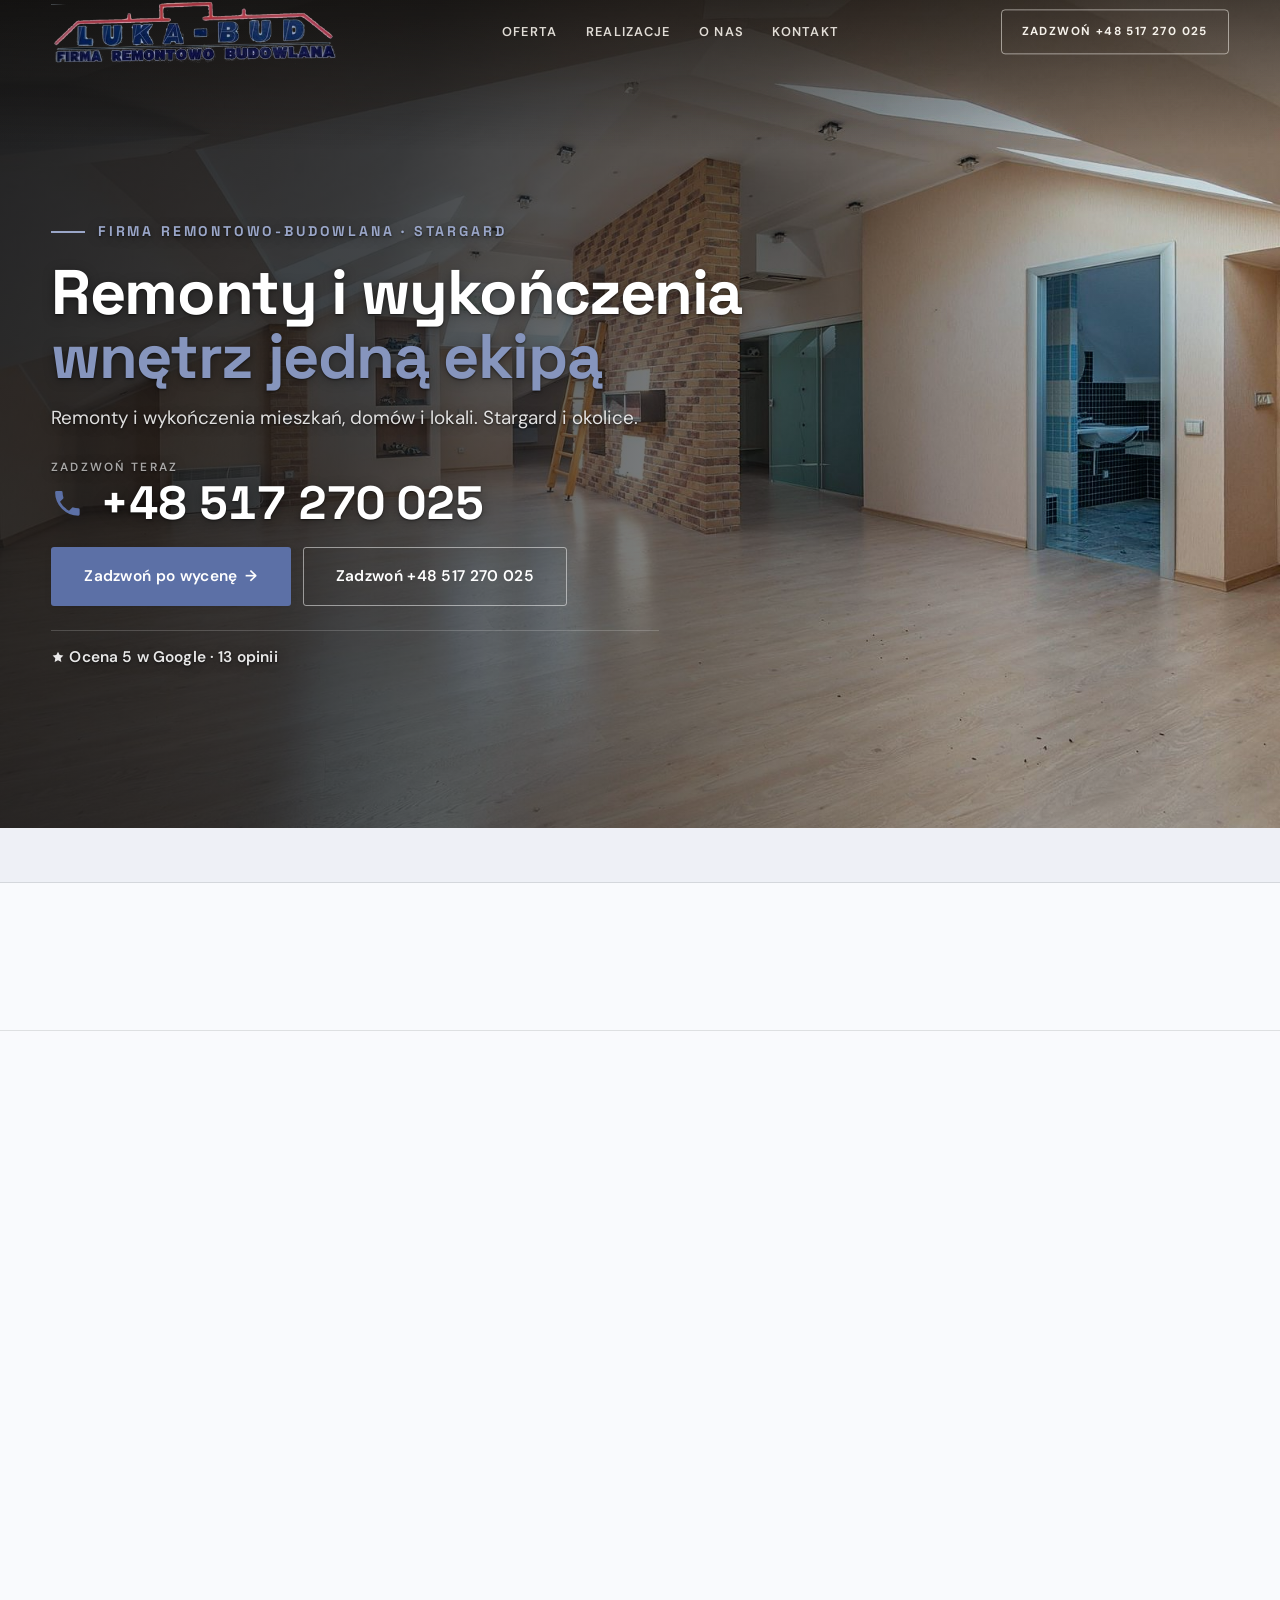
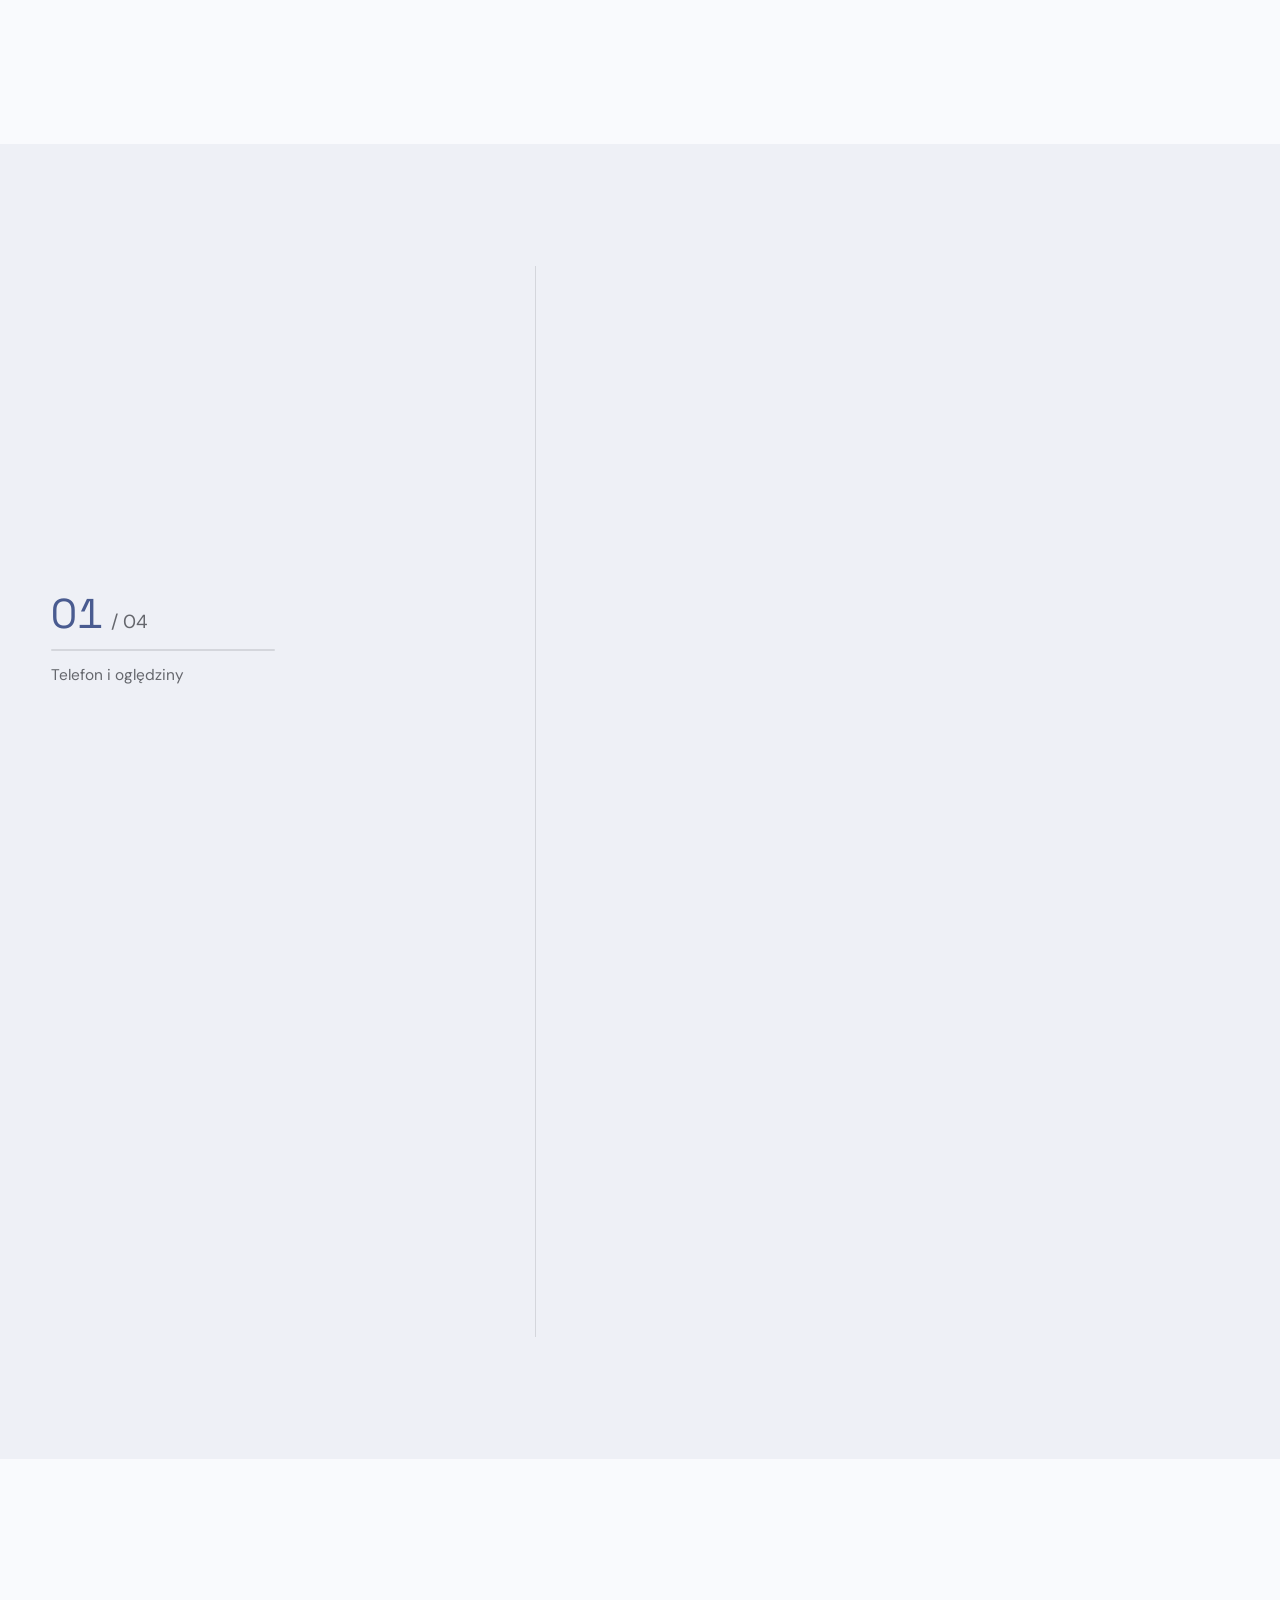
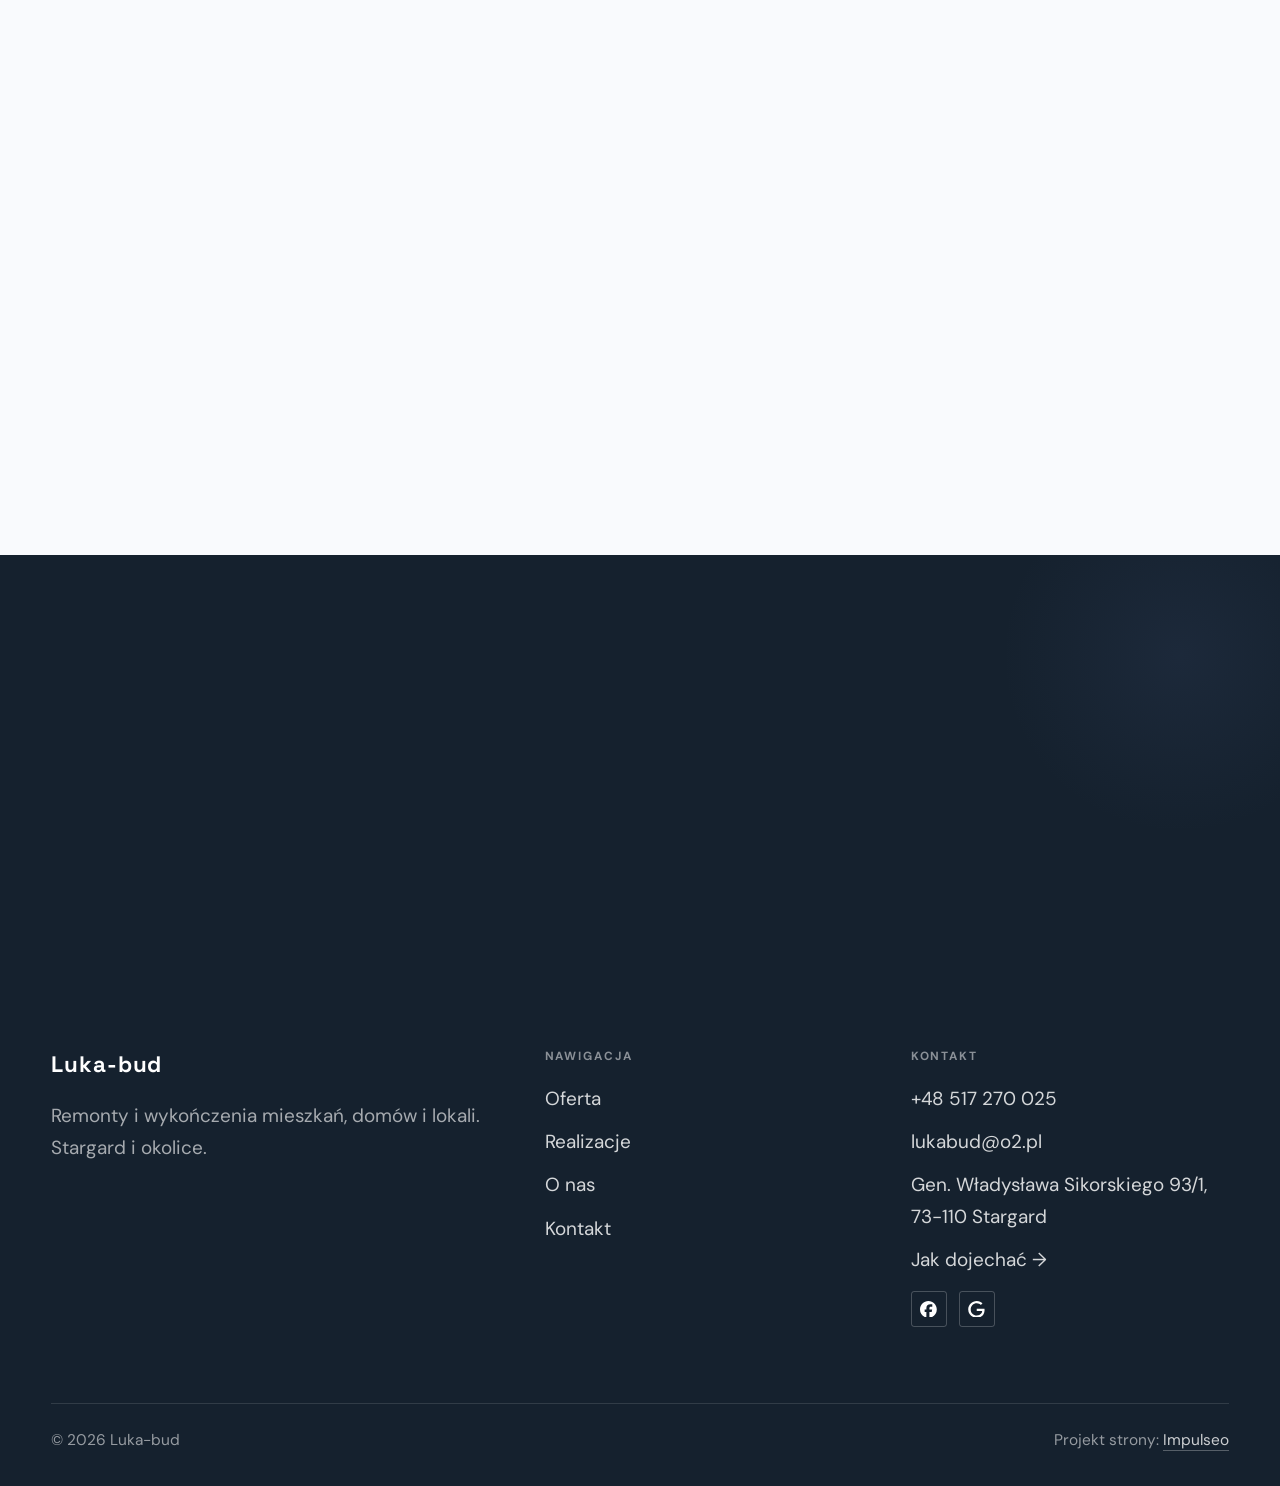
==== index.html @ f24f79e8 "Strona demo: luka-bud" ====
<!DOCTYPE html>
<html lang="pl">
<head>
<meta charset="UTF-8">
<meta name="viewport" content="width=device-width, initial-scale=1.0">
<title>Luka-bud - remonty i wykończenia wnętrz · Stargard</title>
<meta name="description" content="Luka-bud - firma remontowo-budowlana ze Stargardu. Kompleksowe wykończenia wnętrz: gładzie, malowanie, glazura, panele, zabudowy GK, instalacje wod-kan i elektryczne. Zadzwoń po wycenę.">
<link rel="canonical" href="https://kris20032.github.io/luka-bud/">
<meta name="robots" content="noindex, nofollow">
<meta property="og:type" content="website">
<meta property="og:locale" content="pl_PL">
<meta property="og:site_name" content="Luka-bud">
<meta property="og:title" content="Luka-bud - remonty i wykończenia wnętrz · Stargard">
<meta property="og:description" content="Luka-bud - firma remontowo-budowlana ze Stargardu. Kompleksowe wykończenia wnętrz: gładzie, malowanie, glazura, panele, zabudowy GK, instalacje wod-kan i elektryczne. Zadzwoń po wycenę.">
<meta property="og:url" content="https://kris20032.github.io/luka-bud/">
<meta property="og:image" content="https://kris20032.github.io/luka-bud/img/og.jpg">
<meta property="og:image:width" content="1200">
<meta property="og:image:height" content="630">
<meta name="twitter:card" content="summary_large_image">
<script type="application/ld+json">{"@context": "https://schema.org", "@type": "LocalBusiness", "name": "Luka-bud", "url": "https://kris20032.github.io/luka-bud/", "telephone": "+48517270025", "image": "https://kris20032.github.io/luka-bud/img/og.jpg", "areaServed": "Stargard", "sameAs": ["https://www.facebook.com/zst.lukabud/", "https://maps.google.com/?cid=10565320135875314083&g_mp=Cidnb29nbGUubWFwcy5wbGFjZXMudjEuUGxhY2VzLlNlYXJjaFRleHQQAhgEIAA"]}</script>
<link rel="preconnect" href="https://fonts.googleapis.com">
<link rel="preconnect" href="https://fonts.gstatic.com" crossorigin>
<link href="https://fonts.googleapis.com/css2?family=Space+Grotesk:wght@500;600;700&family=DM+Sans:opsz,wght@9..40,400;9..40,500;9..40,600&display=swap" rel="stylesheet">
<link rel="stylesheet" href="assets/styles.css?v=5b13cb3f">
</head>
<body>

<header class="nav">
  <div class="wrap nav-inner">
    <a class="brand brand-has-logo" href="index.html"><img class="brand-logo" src="img/logo.png" alt="Luka-bud" width="900" height="202" decoding="async"></a>
    <nav class="nav-links">
      <a href="oferta.html">Oferta</a>
      <a href="realizacje.html">Realizacje</a>
      <a href="o-nas.html">O nas</a>
      <a href="kontakt.html">Kontakt</a>
      <a href="tel:+48517270025" class="btn btn-accent">Zadzwoń +48 517 270 025</a>
    </nav>
    <button class="nav-toggle" aria-label="Menu"><span></span><span></span><span></span></button>
  </div>
</header>

<main>
<section class="hero-fach">
  <img class="hf-photo" src="img/hero.jpg" fetchpriority="high" data-rotate="img/g3.jpg|img/g4.jpg" alt="Luka-bud" width="1600" height="1068">
  <div class="hf-panel">
    <div class="hf-inner">
      <span class="hf-kicker">Firma remontowo-budowlana · Stargard</span>
      <h1 class="hf-title">Remonty i wykończenia <em>wnętrz jedną ekipą</em></h1>
      <p class="hf-lead">Remonty i wykończenia mieszkań, domów i lokali. Stargard i okolice.</p>
      <a class="hf-phone" href="tel:+48517270025"><span class="hf-phone-lab">Zadzwoń teraz</span><span class="hf-phone-num"><svg class="ico-tel" width="16" height="16" viewBox="0 0 24 24" fill="none" aria-hidden="true"><path d="M6.6 10.8a15.5 15.5 0 0 0 6.6 6.6l2.2-2.2a1 1 0 0 1 1-.24 11.4 11.4 0 0 0 3.6.58 1 1 0 0 1 1 1V20a1 1 0 0 1-1 1A17 17 0 0 1 3 4a1 1 0 0 1 1-1h3.5a1 1 0 0 1 1 1c0 1.25.2 2.46.58 3.6a1 1 0 0 1-.25 1l-2.23 2.2Z" fill="currentColor"/></svg> +48 517 270 025</span></a>
      <div class="hf-actions">
        <a href="kontakt.html" class="btn btn-accent">Zadzwoń po wycenę <span class="arr">→</span></a>
        <a href="tel:+48517270025" class="btn btn-ghost hf-ghost">Zadzwoń +48 517 270 025</a>
      </div>
      <div class="hf-trust"><svg class="ico-star" width="14" height="14" viewBox="0 0 24 24" style="vertical-align:-2px" aria-hidden="true"><path d="M12 2.8l2.85 5.8 6.4.93-4.63 4.5 1.1 6.37L12 17.4l-5.72 3 1.1-6.37-4.63-4.5 6.4-.93L12 2.8Z" fill="currentColor"/></svg> Ocena 5 w Google · 13 opinii</div>
    </div>
  </div>
</section>
<section class="fach-promise">
  <div class="wrap">
    <ul class="fp-row reveal"><li>Doradzamy na miejscu</li><li>Dojazd: Stargard i okolice</li><li>Pon-pt 7:00-17:00</li></ul>
  </div>
</section>
<section class="opinie-mini" aria-label="Opinie klientów">
  <div class="wrap">
    <div class="om-row">
      <div class="om-item reveal"><blockquote>„Panowie wykończyli mój gabinet, prace przebiegały bardzo sprawnie, sporo mi doradzili i dokonali niemożliwego.”</blockquote><span class="om-autor">Kamila Sperber</span></div>
      <div class="om-item reveal"><blockquote>„Wyrażamy opinie o Luka-Bud częścią mowy jaką jest przysłówek, bo tak jest konkretnie i szczerze: A więc jak?”</blockquote><span class="om-autor">Andrzej Krenca</span></div>
      <div class="om-item reveal"><blockquote>„Fachowa robota.”</blockquote><span class="om-autor">Artur Sperber</span></div>
    </div>
  </div>
</section>
<section class="gateways-band">
  <div class="wrap">
    <div class="gateways">
      <a href="oferta.html" class="gateway reveal"><img src="img/g1.jpg" alt="Gładzie i malowanie" loading="lazy" width="680" height="1068" decoding="async"><span class="g-ttl">Gładzie i malowanie</span></a>
      <a href="oferta.html" class="gateway reveal"><img src="img/g2.jpg" alt="Glazura i terakota" loading="lazy" width="750" height="500" decoding="async"><span class="g-ttl">Glazura i terakota</span></a>
      <a href="oferta.html" class="gateway reveal"><img src="img/g5.jpg" alt="Instalacje wod-kan i elektryczne" loading="lazy" width="1600" height="1066" decoding="async"><span class="g-ttl">Instalacje wod-kan i elektryczne</span></a>
    </div>
  </div>
</section>
<section class="proces proces-os fachowcy">
  <div class="wrap proc-grid">
    <div class="proc-side">
      <div class="head reveal">
        <span class="eyebrow">Jak pracujemy</span>
        <h2>Wiesz, na czym stoisz - na każdym etapie</h2>
        <p>Od pierwszego telefonu do odbioru roboty - krok po kroku.</p>
      </div>
      <div class="proc-count" aria-hidden="true"><span class="pc-cur">01</span><span class="pc-all">/ 04</span></div>
      <div class="proc-bar" aria-hidden="true"><i></i></div>
      <p class="proc-now" aria-hidden="true">Telefon i oględziny</p>
    </div>
    <ol class="proces-line">
      <li class="reveal"><span class="pno">01</span><h3>Telefon i oględziny</h3><p>Dzwonisz, umawiamy się na miejscu. Oglądamy, co jest do zrobienia, i doradzamy, od czego zacząć.</p></li>
      <li class="reveal"><span class="pno">02</span><h3>Wycena i termin</h3><p>Podajemy cenę i termin rozpoczęcia, zanim weźmiemy się do pracy.</p></li>
      <li class="reveal"><span class="pno">03</span><h3>Prace</h3><p>Instalacje, ściany, płytki i podłogi idą w dobrej kolejności. Gdy coś wyjdzie w trakcie, dzwonimy i ustalamy to z Tobą.</p></li>
      <li class="reveal"><span class="pno">04</span><h3>Odbiór</h3><p>Przechodzimy razem przez gotowe wnętrze i pokazujemy, co zostało zrobione w każdym pomieszczeniu.</p></li>
    </ol>
  </div>
</section>
<section>
  <div class="wrap">
    <div class="head reveal">
      <span class="eyebrow">Realizacje</span>
      <h2>Wnętrza, które robimy</h2>
      <p>Pierwsze dwa kadry to gabinet wykończony przez nas. Dalej łazienki, kuchnie i pokoje w zakresie, jaki robimy na co dzień.</p>
    </div>
    <div class="gallery">
      <div class="tile t-two3 reveal"><img src="img/g6.jpg" alt="Luka-bud" loading="lazy" width="1600" height="1067" decoding="async"></div>
      <div class="tile t-third reveal"><img src="img/g7.jpg" alt="Luka-bud" loading="lazy" width="1600" height="1068" decoding="async"></div>
      <div class="tile t-third reveal"><img src="img/g8.jpg" alt="Luka-bud" loading="lazy" width="1600" height="1068" decoding="async"></div>
      <div class="tile t-third reveal"><img src="img/g9.jpg" alt="Luka-bud" loading="lazy" width="1600" height="1068" decoding="async"></div>
      <div class="tile t-third reveal"><img src="img/g10.jpg" alt="Luka-bud" loading="lazy" width="1600" height="1068" decoding="async"></div>
    </div>
    <div style="margin-top:var(--space-7)" class="reveal"><a href="realizacje.html" class="btn btn-accent">Pełna galeria <span class="arr">→</span></a></div>
  </div>
</section>
<section class="fach-uslugi">
  <div class="wrap">
    <div class="head reveal">
      <span class="eyebrow">Zakres prac</span>
      <h2>Co robimy w środku</h2>
      <p>Zakres prac, jaki robimy najczęściej - pełny opis i wycenę znajdziesz niżej.</p>
    </div>
    <ul class="fu-list">
      <li class="fu-row reveal"><div class="fu-name">Gładzie i malowanie</div><div class="fu-desc">Szpachlowanie, gładzie i gruntowanie do równej ściany, potem malowanie.</div><a class="fu-cta" href="kontakt.html">Wycena <span class="arr">→</span></a></li>
      <li class="fu-row reveal"><div class="fu-name">Glazura i terakota</div><div class="fu-desc">Płytki w łazience, kuchni i na podłodze. Docinki przy narożnikach, równe fugi i spadki tam, gdzie leje się woda.</div><a class="fu-cta" href="kontakt.html">Wycena <span class="arr">→</span></a></li>
      <li class="fu-row reveal"><div class="fu-name">Instalacje wod-kan i elektryczne</div><div class="fu-desc">Przeróbki hydrauliki i elektryki przed zamknięciem ścian, także w trudnych miejscach, gdzie wodę i kanalizację trzeba poprowadzić sufitem.</div><a class="fu-cta" href="kontakt.html">Wycena <span class="arr">→</span></a></li>
      <li class="fu-row reveal"><div class="fu-name">Podłogi, drzwi i okna</div><div class="fu-desc">Układamy panele podłogowe z listwami i montujemy drzwi wewnętrzne oraz okna, razem z obróbką po montażu.</div><a class="fu-cta" href="kontakt.html">Wycena <span class="arr">→</span></a></li>
      <li class="fu-row reveal"><div class="fu-name">Zabudowy i sufity GK</div><div class="fu-desc">Ścianki działowe z płyt gipsowo-kartonowych, zabudowa skosów, wnęki i sufity podwieszane pod oświetlenie.</div><a class="fu-cta" href="kontakt.html">Wycena <span class="arr">→</span></a></li>
      <li class="fu-row reveal"><div class="fu-name">Montaż mebli i drobne prace</div><div class="fu-desc">Montaż mebli kuchennych i zabudów, a do tego roboty ciesielsko-dekarskie i inne prace remontowo-budowlane.</div><a class="fu-cta" href="kontakt.html">Wycena <span class="arr">→</span></a></li>
    </ul>
    <div style="margin-top:var(--space-7)" class="reveal"><a href="oferta.html" class="btn btn-ghost">Pełna oferta <span class="arr">→</span></a></div>
  </div>
</section>
<section class="stopklatka" aria-hidden="true">
  <div class="stk-bg" style="background-image:url(img/g11.jpg)"></div>
</section>
<section class="opinie">
  <div class="wrap">
    <div class="head center reveal">
      <span class="eyebrow">Opinie</span>
      <h2>Co mówią klienci</h2>
    </div>
    <p class="op-meta reveal"><span class="g-badge"><svg class="gb-ico" viewBox="0 0 24 24" width="18" height="18" aria-hidden="true"><path fill="#4285F4" d="M22.56 12.25c0-.78-.07-1.53-.2-2.25H12v4.26h5.92c-.26 1.37-1.04 2.53-2.21 3.31v2.77h3.57c2.08-1.92 3.28-4.74 3.28-8.09z"/><path fill="#34A853" d="M12 23c2.97 0 5.46-.98 7.28-2.66l-3.57-2.77c-.98.66-2.23 1.06-3.71 1.06-2.86 0-5.29-1.93-6.16-4.53H2.18v2.84C3.99 20.53 7.7 23 12 23z"/><path fill="#FBBC05" d="M5.84 14.09c-.22-.66-.35-1.36-.35-2.09s.13-1.43.35-2.09V7.07H2.18C1.43 8.55 1 10.22 1 12s.43 3.45 1.18 4.93l2.85-2.22.81-.62z"/><path fill="#EA4335" d="M12 5.38c1.62 0 3.06.56 4.21 1.64l3.15-3.15C17.45 2.09 14.97 1 12 1 7.7 1 3.99 3.47 2.18 7.07l3.66 2.84c.87-2.6 3.3-4.53 6.16-4.53z"/></svg><b class="gb-ocena">5</b><svg class="gb-stars" viewBox="0 0 90 18" width="74" height="14.8" aria-hidden="true"><g fill="currentColor" opacity=".26"><path transform="translate(0,0)" d="M9 1.6l2.2 4.46 4.92.72-3.56 3.47.84 4.9L9 12.74l-4.4 2.31.84-4.9L1.88 6.68l4.92-.72L9 1.6Z"/><path transform="translate(18,0)" d="M9 1.6l2.2 4.46 4.92.72-3.56 3.47.84 4.9L9 12.74l-4.4 2.31.84-4.9L1.88 6.68l4.92-.72L9 1.6Z"/><path transform="translate(36,0)" d="M9 1.6l2.2 4.46 4.92.72-3.56 3.47.84 4.9L9 12.74l-4.4 2.31.84-4.9L1.88 6.68l4.92-.72L9 1.6Z"/><path transform="translate(54,0)" d="M9 1.6l2.2 4.46 4.92.72-3.56 3.47.84 4.9L9 12.74l-4.4 2.31.84-4.9L1.88 6.68l4.92-.72L9 1.6Z"/><path transform="translate(72,0)" d="M9 1.6l2.2 4.46 4.92.72-3.56 3.47.84 4.9L9 12.74l-4.4 2.31.84-4.9L1.88 6.68l4.92-.72L9 1.6Z"/></g><clipPath id="gs1000"><rect x="0" y="0" width="90.0" height="18"/></clipPath><g fill="#FBBC04" clip-path="url(#gs1000)"><path transform="translate(0,0)" d="M9 1.6l2.2 4.46 4.92.72-3.56 3.47.84 4.9L9 12.74l-4.4 2.31.84-4.9L1.88 6.68l4.92-.72L9 1.6Z"/><path transform="translate(18,0)" d="M9 1.6l2.2 4.46 4.92.72-3.56 3.47.84 4.9L9 12.74l-4.4 2.31.84-4.9L1.88 6.68l4.92-.72L9 1.6Z"/><path transform="translate(36,0)" d="M9 1.6l2.2 4.46 4.92.72-3.56 3.47.84 4.9L9 12.74l-4.4 2.31.84-4.9L1.88 6.68l4.92-.72L9 1.6Z"/><path transform="translate(54,0)" d="M9 1.6l2.2 4.46 4.92.72-3.56 3.47.84 4.9L9 12.74l-4.4 2.31.84-4.9L1.88 6.68l4.92-.72L9 1.6Z"/><path transform="translate(72,0)" d="M9 1.6l2.2 4.46 4.92.72-3.56 3.47.84 4.9L9 12.74l-4.4 2.31.84-4.9L1.88 6.68l4.92-.72L9 1.6Z"/></g></svg><span class="gb-txt">13 opinii w Google</span></span></p>
    <p class="op-meta reveal"><a class="op-google" href="https://maps.google.com/?cid=10565320135875314083&amp;g_mp=Cidnb29nbGUubWFwcy5wbGFjZXMudjEuUGxhY2VzLlNlYXJjaFRleHQQAhgEIAA" target="_blank" rel="noopener"><svg class="op-g-ico" viewBox="0 0 24 24" width="17" height="17" aria-hidden="true"><path fill="#4285F4" d="M22.56 12.25c0-.78-.07-1.53-.2-2.25H12v4.26h5.92c-.26 1.37-1.04 2.53-2.21 3.31v2.77h3.57c2.08-1.92 3.28-4.74 3.28-8.09z"/><path fill="#34A853" d="M12 23c2.97 0 5.46-.98 7.28-2.66l-3.57-2.77c-.98.66-2.23 1.06-3.71 1.06-2.86 0-5.29-1.93-6.16-4.53H2.18v2.84C3.99 20.53 7.7 23 12 23z"/><path fill="#FBBC05" d="M5.84 14.09c-.22-.66-.35-1.36-.35-2.09s.13-1.43.35-2.09V7.07H2.18C1.43 8.55 1 10.22 1 12s.43 3.45 1.18 4.93l2.85-2.22.81-.62z"/><path fill="#EA4335" d="M12 5.38c1.62 0 3.06.56 4.21 1.64l3.15-3.15C17.45 2.09 14.97 1 12 1 7.7 1 3.99 3.47 2.18 7.07l3.66 2.84c.87-2.6 3.3-4.53 6.16-4.53z"/></svg><span>Zobacz opinie w Google</span><span class="arr">→</span></a></p>
    <div class="opinie-grid">
      <figure class="op-card reveal"><span class="op-star"><svg class="ico-star" width="14" height="14" viewBox="0 0 24 24" style="vertical-align:-2px" aria-hidden="true"><path d="M12 2.8l2.85 5.8 6.4.93-4.63 4.5 1.1 6.37L12 17.4l-5.72 3 1.1-6.37-4.63-4.5 6.4-.93L12 2.8Z" fill="currentColor"/></svg><svg class="ico-star" width="14" height="14" viewBox="0 0 24 24" style="vertical-align:-2px" aria-hidden="true"><path d="M12 2.8l2.85 5.8 6.4.93-4.63 4.5 1.1 6.37L12 17.4l-5.72 3 1.1-6.37-4.63-4.5 6.4-.93L12 2.8Z" fill="currentColor"/></svg><svg class="ico-star" width="14" height="14" viewBox="0 0 24 24" style="vertical-align:-2px" aria-hidden="true"><path d="M12 2.8l2.85 5.8 6.4.93-4.63 4.5 1.1 6.37L12 17.4l-5.72 3 1.1-6.37-4.63-4.5 6.4-.93L12 2.8Z" fill="currentColor"/></svg><svg class="ico-star" width="14" height="14" viewBox="0 0 24 24" style="vertical-align:-2px" aria-hidden="true"><path d="M12 2.8l2.85 5.8 6.4.93-4.63 4.5 1.1 6.37L12 17.4l-5.72 3 1.1-6.37-4.63-4.5 6.4-.93L12 2.8Z" fill="currentColor"/></svg><svg class="ico-star" width="14" height="14" viewBox="0 0 24 24" style="vertical-align:-2px" aria-hidden="true"><path d="M12 2.8l2.85 5.8 6.4.93-4.63 4.5 1.1 6.37L12 17.4l-5.72 3 1.1-6.37-4.63-4.5 6.4-.93L12 2.8Z" fill="currentColor"/></svg></span><blockquote>Panowie wykończyli mój gabinet, prace przebiegały bardzo sprawnie, sporo mi doradzili i dokonali niemożliwego.</blockquote><span class="op-autor">Kamila Sperber</span></figure>
      <figure class="op-card reveal"><span class="op-star"><svg class="ico-star" width="14" height="14" viewBox="0 0 24 24" style="vertical-align:-2px" aria-hidden="true"><path d="M12 2.8l2.85 5.8 6.4.93-4.63 4.5 1.1 6.37L12 17.4l-5.72 3 1.1-6.37-4.63-4.5 6.4-.93L12 2.8Z" fill="currentColor"/></svg><svg class="ico-star" width="14" height="14" viewBox="0 0 24 24" style="vertical-align:-2px" aria-hidden="true"><path d="M12 2.8l2.85 5.8 6.4.93-4.63 4.5 1.1 6.37L12 17.4l-5.72 3 1.1-6.37-4.63-4.5 6.4-.93L12 2.8Z" fill="currentColor"/></svg><svg class="ico-star" width="14" height="14" viewBox="0 0 24 24" style="vertical-align:-2px" aria-hidden="true"><path d="M12 2.8l2.85 5.8 6.4.93-4.63 4.5 1.1 6.37L12 17.4l-5.72 3 1.1-6.37-4.63-4.5 6.4-.93L12 2.8Z" fill="currentColor"/></svg><svg class="ico-star" width="14" height="14" viewBox="0 0 24 24" style="vertical-align:-2px" aria-hidden="true"><path d="M12 2.8l2.85 5.8 6.4.93-4.63 4.5 1.1 6.37L12 17.4l-5.72 3 1.1-6.37-4.63-4.5 6.4-.93L12 2.8Z" fill="currentColor"/></svg><svg class="ico-star" width="14" height="14" viewBox="0 0 24 24" style="vertical-align:-2px" aria-hidden="true"><path d="M12 2.8l2.85 5.8 6.4.93-4.63 4.5 1.1 6.37L12 17.4l-5.72 3 1.1-6.37-4.63-4.5 6.4-.93L12 2.8Z" fill="currentColor"/></svg></span><blockquote>Wyrażamy opinie o Luka-Bud częścią mowy jaką jest przysłówek, bo tak jest konkretnie i szczerze: A więc jak? profesjonalnie, sprawnie, dokładnie, terminowo, czysto i nowocześnie.</blockquote><span class="op-autor">Andrzej Krenca</span></figure>
      <figure class="op-card reveal"><span class="op-star"><svg class="ico-star" width="14" height="14" viewBox="0 0 24 24" style="vertical-align:-2px" aria-hidden="true"><path d="M12 2.8l2.85 5.8 6.4.93-4.63 4.5 1.1 6.37L12 17.4l-5.72 3 1.1-6.37-4.63-4.5 6.4-.93L12 2.8Z" fill="currentColor"/></svg><svg class="ico-star" width="14" height="14" viewBox="0 0 24 24" style="vertical-align:-2px" aria-hidden="true"><path d="M12 2.8l2.85 5.8 6.4.93-4.63 4.5 1.1 6.37L12 17.4l-5.72 3 1.1-6.37-4.63-4.5 6.4-.93L12 2.8Z" fill="currentColor"/></svg><svg class="ico-star" width="14" height="14" viewBox="0 0 24 24" style="vertical-align:-2px" aria-hidden="true"><path d="M12 2.8l2.85 5.8 6.4.93-4.63 4.5 1.1 6.37L12 17.4l-5.72 3 1.1-6.37-4.63-4.5 6.4-.93L12 2.8Z" fill="currentColor"/></svg><svg class="ico-star" width="14" height="14" viewBox="0 0 24 24" style="vertical-align:-2px" aria-hidden="true"><path d="M12 2.8l2.85 5.8 6.4.93-4.63 4.5 1.1 6.37L12 17.4l-5.72 3 1.1-6.37-4.63-4.5 6.4-.93L12 2.8Z" fill="currentColor"/></svg><svg class="ico-star" width="14" height="14" viewBox="0 0 24 24" style="vertical-align:-2px" aria-hidden="true"><path d="M12 2.8l2.85 5.8 6.4.93-4.63 4.5 1.1 6.37L12 17.4l-5.72 3 1.1-6.37-4.63-4.5 6.4-.93L12 2.8Z" fill="currentColor"/></svg></span><blockquote>Fachowa robota. Panowie bardzo kontaktowi, potrafią doradzić, a w razie problemów zawsze dzwonią. Cała moja rodzina korzysta z ich usług. Gorąco Polecam!</blockquote><span class="op-autor">Artur Sperber</span></figure>
    </div>
  </div>
</section>
<section class="cta">
  <div class="wrap">
    <div class="reveal">
      <span class="eyebrow">Współpraca</span>
      <h2>Potrzebujesz fachowca? Wycenimy za darmo.</h2>
      <p>Odezwij się - umówimy oględziny i usłyszysz konkretną kwotę. Za darmo.</p>
    </div>
    <div class="cta-actions reveal">
      <a href="kontakt.html" class="btn btn-light">Zadzwoń po wycenę <span class="arr">→</span></a>
      <a href="tel:+48517270025" class="btn btn-ghost btn-ghost-cta">+48 517 270 025</a>
    </div>
  </div>
</section>
</main>

<footer>
  <div class="wrap">
    <div class="foot-grid">
      <div class="foot-brand">
        <div class="name">Luka-bud</div>
        <p>Remonty i wykończenia mieszkań, domów i lokali. Stargard i okolice.</p>
      </div>
      <div class="foot-col">
        <h4>Nawigacja</h4>
        <a href="oferta.html">Oferta</a>
        <a href="realizacje.html">Realizacje</a>
        <a href="o-nas.html">O nas</a>
        <a href="kontakt.html">Kontakt</a>
      </div>
      <div class="foot-col">
        <h4>Kontakt</h4>
        <a href="tel:+48517270025">+48 517 270 025</a>
        <a href="mailto:lukabud@o2.pl">lukabud@o2.pl</a>
        <p>Gen. Władysława Sikorskiego 93/1, 73-110 Stargard</p>
        <a href="https://maps.google.com/?cid=10565320135875314083&g_mp=Cidnb29nbGUubWFwcy5wbGFjZXMudjEuUGxhY2VzLlNlYXJjaFRleHQQAhgEIAA" target="_blank" rel="noopener">Jak dojechać →</a>
      <div class="foot-soc">
        <a class="soc" href="https://www.facebook.com/zst.lukabud/" target="_blank" rel="noopener" aria-label="Facebook - Luka-bud"><svg viewBox="0 0 24 24" aria-hidden="true" focusable="false"><path d="M9.101 23.691v-7.98H6.627v-3.667h2.474v-1.58c0-4.085 1.848-5.978 5.858-5.978.401 0 .955.042 1.468.103a8.68 8.68 0 0 1 1.141.195v3.325a8.623 8.623 0 0 0-.653-.036 26.805 26.805 0 0 0-.733-.009c-.707 0-1.259.096-1.675.309a1.686 1.686 0 0 0-.679.622c-.258.42-.374.995-.374 1.752v1.297h3.919l-.386 2.103-.287 1.564h-3.246v8.245C19.396 23.238 24 18.179 24 12.044c0-6.627-5.373-12-12-12s-12 5.373-12 12c0 5.628 3.874 10.35 9.101 11.647Z" fill="currentColor"/></svg></a>
        <a class="soc" href="https://maps.google.com/?cid=10565320135875314083&g_mp=Cidnb29nbGUubWFwcy5wbGFjZXMudjEuUGxhY2VzLlNlYXJjaFRleHQQAhgEIAA" target="_blank" rel="noopener" aria-label="Google - Luka-bud"><svg viewBox="0 0 24 24" aria-hidden="true" focusable="false"><path d="M12.48 10.92v3.28h7.84c-.24 1.84-.853 3.187-1.787 4.133-1.147 1.147-2.933 2.4-6.053 2.4-4.827 0-8.6-3.893-8.6-8.72s3.773-8.72 8.6-8.72c2.6 0 4.507 1.027 5.907 2.347l2.307-2.307C18.747 1.44 16.133 0 12.48 0 5.867 0 .307 5.387.307 12s5.56 12 12.173 12c3.573 0 6.267-1.173 8.373-3.36 2.16-2.16 2.84-5.213 2.84-7.667 0-.76-.053-1.467-.173-2.053H12.48z" fill="currentColor"/></svg></a>
      </div>
      </div>
    </div>
    <div class="foot-bot">
      <span>© 2026 Luka-bud</span>
      <span>Projekt strony: <a class="foot-credit" href="https://impulseo.pl" target="_blank" rel="noopener">Impulseo</a></span>
    </div>
  </div>
</footer>
<div class="sticky-call"><a class="sc-call" href="tel:+48517270025"><svg class="ico-tel" width="16" height="16" viewBox="0 0 24 24" fill="none" aria-hidden="true"><path d="M6.6 10.8a15.5 15.5 0 0 0 6.6 6.6l2.2-2.2a1 1 0 0 1 1-.24 11.4 11.4 0 0 0 3.6.58 1 1 0 0 1 1 1V20a1 1 0 0 1-1 1A17 17 0 0 1 3 4a1 1 0 0 1 1-1h3.5a1 1 0 0 1 1 1c0 1.25.2 2.46.58 3.6a1 1 0 0 1-.25 1l-2.23 2.2Z" fill="currentColor"/></svg> Zadzwoń</a><a class="sc-quote" href="kontakt.html">Zadzwoń po wycenę</a></div>
<div class="demo-wazne" data-do="2026-10-12" data-cykl="3" hidden><svg class="dw-ico" width="13" height="13" viewBox="0 0 24 24" fill="none" aria-hidden="true"><circle cx="12" cy="12" r="8.6" stroke="currentColor" stroke-width="1.8"/><path d="M12 7.2V12l3.3 2" stroke="currentColor" stroke-width="1.8" stroke-linecap="round"/></svg><span class="dw-txt"></span></div>

<script src="assets/main.js"></script>
</body>
</html>
---- assets/styles.css ----
/* ============================================================
   STOLBASZ — premium, architektoniczny B2B fit-out
   Jasna paleta, zero brązu. System wg premium-web-craft.
   Projekt strony: Impulseo (impulseo.pl)
   ============================================================ */

:root{
  /* PALETA — jasna, architektoniczna, chłodna */
  --paper:#F4F6F8;          /* główne tło */
  --paper-2:#E7EBEF;        /* sekcje alternatywne (chłodny jasny szary) */
  --paper-3:#E7EBEF;        /* delikatne wypełnienia */
  --ink:#15212E;            /* tekst główny — chłodny grafit */
  --ink-soft:#243443;       /* nagłówki drugorzędne */
  --muted:#6B7785;          /* tekst poboczny */
  --line:rgba(21,33,46,.12);/* hairline */
  --accent:#E8A317;         /* stonowany petrol-slate — jedyny akcent */
  --accent-d:#C9870C;
  --accent-soft:rgba(232,163,23,.10);
  --dark:#15212E;           /* sekcje ciemne (stopka/CTA) */

  /* HOVER ZDJĘĆ — JEDEN standard dla całego silnika (decyzja K. 04.08.2026, artefakt z wariantami).
     AKTUALNE (K.+Szymon 09.08.2026, wybór z artefaktu 6 wariantów): zoom 1.05 przy 1.4s -
     przy tak długim czasie mocniejszy kadr NIE skacze, tylko „oddycha". Poprzedni standard
     (1.02 / .55s z 04.08) odbierany jako dynamiczny i szybki.
     Spoczynek lekko przygaszony, ale TYLKO tam, gdzie jest mysz (@media hover:hover) —
     na telefonie zdjęcia zostają w pełnej jasności. */
  --img-zoom:1.05;                   /* K.+Szymon 09.08: wariant F z artefaktu porównawczego */
  --img-rest:brightness(.95) saturate(.99);
  --img-hot:brightness(1.06) saturate(1.05);
  --img-dur:1.4s;                    /* K.+Szymon 09.08 (wariant F): powoli = elegancko */
  --img-ease:cubic-bezier(.16,.84,.44,1);  /* miękki ogon, efekt „oddychania" */

  /* ODSTĘPY — skala 4/8 */
  --space-1:4px; --space-2:8px; --space-3:12px; --space-4:16px; --space-5:24px;
  --space-6:32px; --space-7:48px; --space-8:64px; --space-9:96px; --space-10:128px;

  /* TYPOGRAFIA — fluid clamp() (skala podbita 16.07.2026: większe, czytelniejsze litery — uwaga Adama) */
  --text-sm:clamp(.9rem,.87rem + .12vw,1rem);
  --text-base:clamp(1.08rem,1.04rem + .18vw,1.2rem);
  --text-lg:clamp(1.24rem,1.15rem + .34vw,1.44rem);
  --text-h3:clamp(1.34rem,1.22rem + .55vw,1.66rem);
  --text-h2:clamp(2.1rem,1.66rem + 2.1vw,3.1rem);
  --text-h1:clamp(2.9rem,2.1rem + 4vw,5.1rem);

  /* PROMIENIE — architektoniczne, raczej ostre */
  --r-sm:3px; --r-md:6px; --r-lg:10px;

  /* RUCH */
  --ease:cubic-bezier(.25,.46,.45,.94); --dur:.24s;

  /* CIENIE — miękkie, warstwowe */
  --sh-sm:0 1px 2px rgba(16,24,32,.04), 0 2px 8px rgba(16,24,32,.05);
  --sh-md:0 2px 6px rgba(16,24,32,.05), 0 12px 28px -8px rgba(16,24,32,.12);
  --sh-lg:0 6px 14px rgba(16,24,32,.07), 0 26px 56px -18px rgba(16,24,32,.22);

  --hairline:1px solid var(--line);

  --font-display:'Space Grotesk','Inter',sans-serif;
  --font-body:'DM Sans','Inter',sans-serif;
}

*{box-sizing:border-box;margin:0;padding:0}
html{scroll-behavior:smooth}
body{
  font-family:var(--font-body);
  font-size:var(--text-base);
  line-height:1.65;
  color:var(--ink);
  background:var(--paper);
  -webkit-font-smoothing:antialiased;
  text-rendering:optimizeLegibility;
}
img{max-width:100%;height:auto;display:block}  /* height:auto = width/height z atrybutów trzyma proporcje (TOP#12) */
a{color:inherit;text-decoration:none}

.wrap{width:min(92%,1180px);margin-inline:auto}
section{padding-block:clamp(52px,6.5vw,96px)}

h1,h2,h3{font-family:var(--font-display);font-weight:700;line-height:1.08;letter-spacing:-.02em;color:var(--ink)}
h1{font-size:var(--text-h1);letter-spacing:-.035em}
h2{font-size:var(--text-h2);letter-spacing:-.025em}
h3{font-size:var(--text-h3)}
/* MIARA — długość wiersza. WCAG 2.2 SC 1.4.8: max 80 znaków; Butterick: 45–90.
   68ch daje realnie 72–78 znaków polskiego tekstu, czyli z zapasem pod granicą.
   Wcześniej limit miał TYLKO <p> — <li>, <blockquote> i <dd> nie miały żadnego,
   i to jedyny powód, dla którego 23 bloki na dwóch oddanych stronach jadą po
   83–106 znaków w wierszu (pomiar 07.08.2026, bramka `miara`).
   ⚠️ Listy i definicje ograniczamy TYLKO bez klasy: `ul`/`ol` z klasą to u nas
   układ (siatki kafli, menu), a nie tekst ciągły — tam miarę wyznacza układ. */
/* 60ch, nie 68ch (K. 10.08): po zmianie fontów na węższe kroje (DM Sans i spółka)
   w 68ch mieściło się ~90 znaków - bramka pikselowa słusznie zgłaszała przekroczenie
   granicy 80. Pomiar na żywej przeglądarce: 60ch = 90 znaków, 53ch = ~78 znaków, czyli normę WCAG 1.4.8. */
:root{ --miara:53ch }
p{max-width:min(100%,var(--miara))}
blockquote,
ul:not([class])>li, ol:not([class])>li,
dl:not([class])>dd{max-width:min(100%,var(--miara))}

/* ⚠️ Świadomie BEZ wyjątku `.tile p,.card p,.svc p{max-width:none}`, choć nasuwa się sam:
   te akapity BYŁY już ograniczone (stare `p{max-width:65ch}`), więc „wyjątek" nie odblokowałby
   niczego nowego — tylko ROZLUŹNIŁ stan sprzed zmiany na wszystkich demach naraz.
   `figcaption` żadna z reguł wyżej nie dotyczy, więc też nie potrzebuje zwolnienia. */

/* ŁAMANIE. `balance` wyrównuje długości wierszy w nagłówku, `pretty` pilnuje ostatniego
   wiersza akapitu, żeby nie został w nim jeden wyraz. Obsługiwane od Chrome 117 /
   Safari 17.5; starsze przeglądarki po prostu ignorują tę własność.
   `text-wrap:pretty` nie występowało dotąd ANI RAZ w silniku ani w repo klientów. */
h1,h2,h3,.lead,.lede{text-wrap:balance}
p,li,blockquote,dd{text-wrap:pretty}

.eyebrow{
  font-family:var(--font-body);
  font-size:var(--text-sm);
  font-weight:600;
  letter-spacing:.18em;
  text-transform:uppercase;
  color:var(--accent);
  display:inline-flex;align-items:center;gap:var(--space-3);
}
/* flex:none + margin-top = kreska trzyma się PIERWSZEJ linii. Wcześniej align-items:center
   centrowało ją względem całego bloku i przy zawinięciu (długi kicker typu
   „…WNĘTRZ · LESZNO · OD 2019") druga linia lądowała z brzydkim wcięciem. */
.eyebrow{align-items:flex-start}
.eyebrow>*,.eyebrow{text-wrap:balance}   /* dlugi kicker lamal sie na sierote typu samo „2019" w drugiej linii */
.eyebrow::before{content:"";width:28px;height:1px;background:var(--accent);display:inline-block;flex:none;margin-top:.62em}

.muted{color:var(--muted)}
.lead{font-size:var(--text-lg);line-height:1.55;color:var(--ink-soft);max-width:50ch}

/* ---------- BUTTONS ---------- */
.btn{
  display:inline-flex;align-items:center;gap:var(--space-2);
  font-weight:600;font-size:var(--text-sm);letter-spacing:.02em;
  padding:var(--space-4) var(--space-6);
  border-radius:var(--r-sm);
  transition:transform var(--dur) var(--ease),box-shadow var(--dur) var(--ease),background var(--dur) var(--ease);
  cursor:pointer;border:1px solid transparent;
}
.btn-accent{background:var(--accent);color:#fff;box-shadow:var(--sh-sm)}
.btn-accent:hover{background:var(--accent-d);transform:translateY(-2px);box-shadow:var(--sh-md)}
.btn-accent:active{transform:translateY(0);box-shadow:var(--sh-sm)}
.btn-ghost{background:transparent;color:var(--ink);border-color:var(--line)}
.btn-ghost:hover{border-color:var(--accent);color:var(--accent);transform:translateY(-2px)}
.btn-light{background:#fff;color:var(--ink);box-shadow:var(--sh-sm)}
.btn-light:hover{transform:translateY(-2px);box-shadow:var(--sh-md)}
.btn .arr{transition:transform var(--dur) var(--ease)}
.btn:hover .arr{transform:translateX(4px)}

/* ---------- NAV ---------- */
.nav{
  position:sticky;top:0;z-index:50;
  background:color-mix(in srgb,var(--paper) 88%,transparent);
  backdrop-filter:saturate(140%) blur(10px);
  border-bottom:var(--hairline);
}
.nav-inner{display:flex;align-items:center;justify-content:space-between;gap:var(--space-5);height:72px}
/* ANTY-NACHODZENIE (K. 05.08.2026): długa nazwa firmy + przycisk z pełnym numerem nie mieściły się w pasku
   i flex ściskał linki PONIŻEJ ich treści - "Kontakt" wchodził na ramkę "Zadzwoń +48 ...". Teraz ustępuje
   nazwa marki (skrót wielokropkiem), a menu i przycisk nigdy się nie kurczą ani nie zachodzą na siebie. */
.brand{display:flex;flex-direction:column;line-height:1;min-width:0;flex:0 1 auto}
.brand .name{font-family:var(--font-display);font-weight:800;font-size:1.35rem;letter-spacing:.04em;white-space:nowrap;overflow:hidden;text-overflow:ellipsis}
.brand .sub{font-size:.62rem;letter-spacing:.34em;text-transform:uppercase;color:var(--muted);margin-top:5px;white-space:nowrap;overflow:hidden;text-overflow:ellipsis}
.nav-links{display:flex;align-items:center;gap:var(--space-6);flex:0 0 auto}
.nav-links a{font-size:var(--text-sm);font-weight:500;color:var(--ink-soft);position:relative;padding-block:4px;white-space:nowrap;transition:color var(--dur) var(--ease)}
.nav-links a::after{content:"";position:absolute;left:0;bottom:0;width:0;height:1.5px;background:var(--accent);transition:width var(--dur) var(--ease)}
.nav-links a:hover,.nav-links a.active{color:var(--ink)}
.nav-links a:hover::after,.nav-links a.active::after{width:100%}
.nav-links .btn{padding:var(--space-2) var(--space-5)}
/* przyciski w nav: właściwy kolor (przebij .nav-links a) + bez podkreślenia */
.nav-links a.btn-accent{color:#fff}
.nav-links a.btn-ghost,.nav-links a.btn-light{color:var(--ink)}
/* CTA w pasku: NIE podkreślenie spod linków menu, ale ten sam przelatujący błysk,
   co na wszystkich innych przyciskach (zgłoszenie K. 13.08.2026 - „na hero jest efekt
   światła przechodzącego przez przycisk, na navbarze go nie ma, a mają być identyczne").
   Reguła `.nav-links a::after` jest silniejsza od `.btn::after`, więc trzeba jej
   geometrię wyzerować i wpisać połysk z nazwy - samo `display:none` gasiło efekt. */
.nav-links a.btn::after{
  display:block;content:"";position:absolute;inset:0;z-index:-1;pointer-events:none;
  width:auto;height:auto;border-radius:inherit;   /* kasuje geometrię podkreślenia (width:0;height:1.5px) */
  background:linear-gradient(100deg,transparent 32%,rgba(255,255,255,.20) 50%,transparent 68%);
  translate:-120% 0}
@media (prefers-reduced-motion:no-preference){
  .nav-links a.btn:hover::after{translate:120% 0;transition:translate .75s var(--mt-ease,cubic-bezier(.16,.84,.44,1))}
}
.nav-toggle{display:none;background:none;border:none;cursor:pointer;flex-direction:column;gap:5px;padding:8px}
.nav-toggle span{width:24px;height:2px;background:var(--ink);transition:var(--dur)}
/* Ciasny zakres MIĘDZY menu mobilnym a pełnym pulpitem: zbijamy odstępy i nazwę marki,
   żeby wszystko zmieściło się naturalnie, zanim w ogóle dojdzie do skracania wielokropkiem. */
@media(max-width:1280px) and (min-width:921px){
  .nav-links{gap:var(--space-4)}
  .nav-links .btn{padding:var(--space-2) var(--space-4)}
  .brand .name{font-size:1.15rem}
}

/* ---------- HERO (split) ---------- */
.hero{position:relative;overflow:hidden;border-bottom:var(--hairline)}
.hero-grid{display:grid;grid-template-columns:1.05fr .95fr;gap:clamp(24px,4vw,60px);align-items:center;
  padding-block:clamp(36px,4.5vw,64px)}
.hero-copy .eyebrow{margin-bottom:var(--space-5)}
.hero-copy h1{margin-bottom:var(--space-5)}
.hero-copy .lead{margin-bottom:var(--space-7)}
.hero-actions{display:flex;flex-wrap:wrap;gap:var(--space-4)}
.hero-art{position:relative;aspect-ratio:4/3;border-radius:var(--r-lg);overflow:hidden;box-shadow:var(--sh-lg)}
.hero-art img{width:100%;height:100%;object-fit:cover}
.hero-art::after{content:"";position:absolute;inset:0;background:linear-gradient(180deg,transparent 55%,rgba(18,24,28,.28))}
.hero-badge{position:absolute;left:var(--space-5);bottom:var(--space-5);z-index:2;
  background:rgba(252,252,251,.94);backdrop-filter:blur(4px);
  border-radius:var(--r-md);padding:var(--space-4) var(--space-5);box-shadow:var(--sh-md);max-width:78%}
.hero-badge strong{display:block;font-family:var(--font-display);font-size:1rem;letter-spacing:-.01em}
.hero-badge span{font-size:var(--text-sm);color:var(--muted)}

/* ---------- HERO duży / kinowy (strona główna) ---------- */
.hero-cine{position:relative;min-height:clamp(560px,82vh,840px);min-height:clamp(560px,82svh,840px);display:flex;align-items:center;overflow:hidden;border-bottom:var(--hairline)}
.hero-cine>img{position:absolute;inset:0;width:100%;height:100%;object-fit:cover;z-index:0}
.hero-cine::after{content:"";position:absolute;inset:0;z-index:1;
  background:linear-gradient(95deg,rgba(13,18,23,.86) 0%,rgba(13,18,23,.64) 32%,rgba(13,18,23,.24) 62%,rgba(13,18,23,.04) 100%)}
.hero-cine .wrap{position:relative;z-index:2;padding-block:var(--space-8)}
.hero-cine .hero-copy{max-width:660px}
.hero-cine .eyebrow{color:#fff;margin-bottom:var(--space-5)}
.hero-cine .eyebrow::before{background:#fff}
.hero-cine h1{color:#fff;margin-bottom:var(--space-5);font-size:clamp(2.9rem,2rem + 4.4vw,5.2rem);text-wrap:balance}
.hero-cine .lead{color:rgba(255,255,255,.92);max-width:48ch;margin-bottom:var(--space-7)}
.hero-cine .hero-actions{display:flex;flex-wrap:wrap;gap:var(--space-4)}
/* NISKIE OKNO (laptop z dokiem i paskami przeglądarki ma ~700-780 px wysokości widoku):
   H1 do 5.2rem + długi lead nie mieściły się i przyciski wypadały POD krawędź ekranu -
   klient widział stronę bez ani jednego CTA. Skalujemy w dół, zamiast przycinać treść. */
@media(min-width:821px) and (max-height:820px){
  .hero-cine{min-height:clamp(520px,94svh,780px)}
  .hero-cine .wrap{padding-block:var(--space-6)}
  .hero-cine h1{font-size:clamp(2.2rem,1.5rem + 2.6vw,3.6rem);margin-bottom:var(--space-4)}
  .hero-cine .eyebrow{margin-bottom:var(--space-4)}
  .hero-cine .lead{margin-bottom:var(--space-5);max-width:44ch}
}
@media(max-width:680px){
  .hero-cine{min-height:clamp(520px,76vh,640px);min-height:clamp(520px,76svh,640px);align-items:flex-end}
  .hero-cine::after{background:linear-gradient(0deg,rgba(13,18,23,.9) 6%,rgba(13,18,23,.45) 55%,rgba(13,18,23,.25) 100%)}
  .hero-cine .wrap{padding-bottom:var(--space-9)}
  /* TELEFON (~90% oglądających): lead potrafił zająć 8 linii i zepchnąć CTA poza pierwszy ekran.
     Zwężamy interlinię i skalę - treści nie ucinamy, bo to ona sprzedaje. */
  .hero-cine .lead{font-size:.98rem;line-height:1.5;margin-bottom:var(--space-5)}
  .hero-cine .eyebrow{font-size:.72rem;letter-spacing:.13em;margin-bottom:var(--space-4)}
  .hero-cine .eyebrow::before{width:20px}
  .hero-cine h1{margin-bottom:var(--space-4)}
}

/* full-bleed hero variant (podstrony) */
.pagehead{position:relative;min-height:46vh;min-height:46svh;display:flex;align-items:flex-end;overflow:hidden;border-bottom:var(--hairline)}
.pagehead img{position:absolute;inset:0;width:100%;height:100%;object-fit:cover}
/* 10.08.2026 (decyzja K.): mocniejsze przyciemnienie + cień pod tekstem. Bramka mierzyła na
   nagłówkach podstron 3,38-3,43:1 przy wymaganych 4,5 — jasne zdjęcie (hala, śnieg, niebo)
   podchodziło pod biały tekst. Zdjęcia klientów są różne, więc kontrast musi dawać WARSTWA,
   a nie szczęśliwy dobór kadru. */
.pagehead::after{content:"";position:absolute;inset:0;background:linear-gradient(180deg,rgba(18,24,28,.40),rgba(18,24,28,.76))}
.pagehead .wrap{position:relative;z-index:2;padding-block:var(--space-9);color:#fff}
.pagehead h1{color:#fff;max-width:18ch;text-shadow:0 2px 16px rgba(0,0,0,.55)}
.pagehead .eyebrow{color:#fff}
.pagehead .eyebrow::before{background:#fff}
.pagehead p{color:rgba(255,255,255,.92);margin-top:var(--space-4);max-width:54ch;text-shadow:0 1px 12px rgba(0,0,0,.5)}

/* ---------- STRIP (pasek skrótów / liczby) ---------- */
.strip{background:var(--dark);color:#fff}
/* PASEK HASEŁ — standard 04.08.2026 (decyzja K.): 5 haseł w JEDNYM rzędzie, tekst WYŚRODKOWANY,
   węższe marginesy boczne niż reszta strony (pasek ma iść szerzej), równe wysokości kolumn. */
.strip .wrap{width:min(96%,1440px);display:grid;grid-template-columns:repeat(5,1fr);
  gap:var(--space-5);padding-block:var(--space-7);align-items:stretch}
.strip .item .k{font-family:var(--font-display);font-size:clamp(1.05rem,.82rem + .85vw,1.55rem);
  font-weight:800;letter-spacing:-.02em;color:#fff;line-height:1.18;text-wrap:balance}
.strip .item .v{font-size:var(--text-sm);color:rgba(255,255,255,.66);margin-top:var(--space-2);line-height:1.4}
.strip .item{border-left:2px solid var(--accent);padding-inline:var(--space-4);
  text-align:center;display:flex;flex-direction:column;justify-content:center}
/* liczba kolumn = liczba haseł, żeby ostatnie nie zostawało samo w drugim rzędzie.
   Klasę n-N nadaje multipage.py; domyślnie (bez klasy) pasek jest 5-kolumnowy. */
.strip.n-2 .wrap{grid-template-columns:repeat(2,1fr)}
.strip.n-3 .wrap{grid-template-columns:repeat(3,1fr)}
.strip.n-4 .wrap{grid-template-columns:repeat(4,1fr);gap:var(--space-6)}
.strip.n-4 .item .k{font-size:clamp(1.3rem,1rem + 1.1vw,2rem)}
.strip.n-6 .wrap{grid-template-columns:repeat(6,1fr);gap:var(--space-4)}
.strip.n-6 .item .k{font-size:clamp(.98rem,.8rem + .7vw,1.35rem)}
/* równe łamanie: zamiast "długa linia + jedno słowo" obie linie zbliżonej długości */
.strip .item .k{text-wrap:balance}

/* ---------- SECTION HEAD ---------- */
.head{max-width:48rem;margin-bottom:var(--space-8)}
.head.center{margin-inline:auto;text-align:center}
.head .eyebrow{margin-bottom:var(--space-4)}
.head h2{margin-bottom:var(--space-4)}
.head p{color:var(--muted);font-size:var(--text-lg);line-height:1.55}
.head.center p{margin-inline:auto}

/* ---------- INTRO SPLIT ---------- */
.split{display:grid;grid-template-columns:.92fr 1.08fr;gap:clamp(28px,5vw,80px);align-items:center}
.split.rev{grid-template-columns:1.08fr .92fr}
.split.rev .split-art{order:-1}
.split-art{position:relative;aspect-ratio:5/4;border-radius:var(--r-lg);overflow:hidden;box-shadow:var(--sh-lg)}
.split-art img{width:100%;height:100%;object-fit:cover}
.split-copy h2{margin-bottom:var(--space-5)}
.split-copy p+p{margin-top:var(--space-4)}
.split-copy .btn{margin-top:var(--space-6)}

/* ---------- SERVICES (zakres) ---------- */
.svc-grid{display:grid;grid-template-columns:repeat(auto-fit,minmax(280px,1fr));gap:var(--space-5)}
.svc{background:#fff;border:var(--hairline);border-radius:var(--r-md);padding:var(--space-7) var(--space-6);
  transition:transform var(--dur) var(--ease),box-shadow var(--dur) var(--ease),border-color var(--dur) var(--ease);
  position:relative;overflow:hidden}
.svc::before{content:"";position:absolute;left:0;top:0;width:3px;height:0;background:var(--accent);transition:height var(--dur) var(--ease)}
.svc:hover{transform:translateY(-4px);box-shadow:var(--sh-md);border-color:transparent}
.svc:hover::before{height:100%}
.svc .ic{font-family:var(--font-display);font-size:.8rem;font-weight:700;letter-spacing:.12em;color:var(--accent);margin-bottom:var(--space-4)}
.svc h3{margin-bottom:var(--space-3);font-size:1.22rem}
.svc p{color:var(--muted);font-size:var(--text-base);line-height:1.6}

/* big detailed service rows */
.svc-row{display:grid;grid-template-columns:.8fr 1.2fr;gap:clamp(20px,4vw,60px);align-items:center;padding-block:var(--space-8)}
.svc-row+.svc-row{border-top:var(--hairline)}
.svc-row.rev{grid-template-columns:1.2fr .8fr}
/* Naprzemienny układ wierszy oferty: co drugi wiersz ma zdjęcie po PRAWEJ.
   Było `order:-1` — martwy kod, bo zdjęcie i tak jest pierwszym dzieckiem w HTML,
   więc wszystkie wiersze wyglądały identycznie (zdjęcie zawsze z lewej), a `rev`
   zmieniało tylko szerokość kolumn. Znalezione 29.07.2026 przy różnicowaniu kierunków
   animacji (pomiar pozycji: art.mid 390/502 przy row.mid 756 — zawsze lewa strona). */
.svc-row.rev .svc-row-art{order:2}
.svc-row-art{aspect-ratio:4/3;border-radius:var(--r-md);overflow:hidden;box-shadow:var(--sh-md)}
.svc-row-art img{width:100%;height:100%;object-fit:cover}
.svc-row h3{font-size:1.5rem;margin-bottom:var(--space-4)}
.svc-row .num{font-family:var(--font-display);font-size:.85rem;font-weight:700;letter-spacing:.14em;color:var(--accent);display:block;margin-bottom:var(--space-3)}
.svc-row ul{list-style:none;margin-top:var(--space-4);display:flex;flex-direction:column;gap:var(--space-2)}
.svc-row li{position:relative;padding-left:var(--space-5);color:var(--muted);font-size:var(--text-base)}
.svc-row li::before{content:"";position:absolute;left:0;top:.62em;width:8px;height:1px;background:var(--accent)}

/* ---------- GALLERY (realizacje) ---------- */
.gallery{display:grid;grid-template-columns:repeat(12,1fr);gap:var(--space-4);grid-auto-rows:200px}
/* GALERIA MASONRY — pionowe zdjęcia (portrety beauty/wellness) bez przycinania: kolumny, height auto */
.gallery-masonry{column-count:3;column-gap:var(--space-4)}
@media(max-width:900px){.gallery-masonry{column-count:2}}
@media(max-width:560px){.gallery-masonry{column-count:1}}
.gallery-masonry .m-tile{break-inside:avoid;margin:0 0 var(--space-4);padding:0;position:relative;overflow:hidden;border-radius:var(--r-md);border:1px solid var(--line)}
.gallery-masonry .m-tile img{width:100%;height:auto;display:block}
.gallery-masonry .m-tile .cap{position:absolute;left:0;right:0;bottom:0;padding:var(--space-4);color:#fff;background:linear-gradient(0deg,rgba(0,0,0,.55),transparent);font-size:var(--text-sm)}
.gallery-masonry .m-tile .cap small{display:block;font-weight:400;opacity:.78;letter-spacing:.04em;text-transform:uppercase;font-size:.66rem;margin-top:3px}
.tile{position:relative;overflow:hidden;border-radius:var(--r-md);box-shadow:var(--sh-sm);
  transition:transform var(--dur) var(--ease),box-shadow var(--dur) var(--ease)}
.tile img{width:100%;height:100%;object-fit:cover;
  transition:transform var(--img-dur) var(--img-ease),filter var(--img-dur) var(--img-ease)}
.tile:hover{box-shadow:var(--sh-md)}
.tile .cap{position:absolute;left:0;right:0;bottom:0;padding:var(--space-5) var(--space-4) var(--space-4);
  /* mocniejszy spad + cien pod tekstem: na JASNYCH zdjeciach klienta (biale fronty, sciany)
     slaby gradient dawal kontrast ~1.5:1 zamiast wymaganych 3.6:1 (bramka wygladu, 10.08.2026) */
  background:linear-gradient(transparent 10%,rgba(18,24,28,.55) 40%,rgba(18,24,28,.88) 68%,rgba(18,24,28,.99));color:#fff;
  text-shadow:0 1px 2px rgba(0,0,0,.85),0 2px 10px rgba(0,0,0,.55);
  font-size:var(--text-sm);font-weight:600;letter-spacing:.01em;
  opacity:0;transform:translateY(8px);transition:var(--dur) var(--ease)}
.tile:hover .cap{opacity:1;transform:translateY(0)}
.tile .cap small{display:block;font-weight:400;opacity:.78;letter-spacing:.04em;text-transform:uppercase;font-size:.66rem;margin-top:3px}
/* bento spans */
.t-wide{grid-column:span 6}
.t-tall{grid-column:span 6;grid-row:span 2}
.t-std{grid-column:span 6}
.t-third{grid-column:span 4}
.t-two3{grid-column:span 8}

/* ---------- TRUST / WIARYGODNOŚĆ ---------- */
.trust{background:var(--paper-2)}
.trust-grid{display:grid;grid-template-columns:repeat(auto-fit,minmax(240px,1fr));gap:var(--space-5);margin-top:var(--space-7)}
.trust-card{background:#fff;border-radius:var(--r-md);padding:var(--space-7) var(--space-6);box-shadow:var(--sh-sm);border-top:3px solid var(--accent)}
.trust-card .big{font-family:var(--font-display);font-size:clamp(1.8rem,1.3rem + 1.6vw,2.6rem);font-weight:800;letter-spacing:-.02em;color:var(--ink);line-height:1}
.trust-card h3{font-size:1.12rem;margin:var(--space-3) 0 var(--space-2)}
.trust-card p{color:var(--muted);font-size:var(--text-base);line-height:1.55}

/* ---------- CTA band ---------- */
.cta{background:var(--dark);color:#fff;position:relative;overflow:hidden}
/* telefon w CTA: na ciemnym tle biały (domyślnie), rodziny z JASNYM tłem CTA
   nadpisują to u siebie - wcześniej kolor siedział w stylu inline i wygrywał z rodziną. */
.cta .btn-ghost-cta{color:#fff;border-color:rgba(255,255,255,.3)}
.cta .wrap{display:grid;grid-template-columns:1.4fr .6fr;gap:var(--space-7);align-items:center;position:relative;z-index:2}
.cta h2{color:#fff;max-width:20ch}
.cta p{color:rgba(255,255,255,.74);margin-top:var(--space-4)}
.cta-actions{display:flex;flex-direction:column;gap:var(--space-3);align-items:flex-start}
.cta::before{content:"";position:absolute;right:-80px;top:-80px;width:360px;height:360px;border-radius:50%;
  background:radial-gradient(circle,var(--accent-soft),transparent 70%)}

/* ---------- CONTACT ---------- */
.contact-grid{display:grid;grid-template-columns:.85fr 1.15fr;gap:clamp(28px,4vw,56px);align-items:start}
.info-list{display:flex;flex-direction:column;gap:var(--space-2)}
.info-row{display:flex;gap:var(--space-4);align-items:flex-start;padding-block:var(--space-4);border-bottom:var(--hairline)}
.info-row .ic{flex:none;width:42px;height:42px;display:grid;place-items:center;border-radius:50%;
  background:var(--accent-soft);color:var(--accent);font-size:1.05rem}
.info-row .lbl{font-size:.72rem;letter-spacing:.14em;text-transform:uppercase;color:var(--muted)}
.info-row .val{font-weight:600;font-size:var(--text-base);margin-top:2px}
.info-row a.val:hover{color:var(--accent)}
.map{border:none;border-radius:var(--r-lg);box-shadow:var(--sh-md);width:100%;height:100%;min-height:380px;filter:grayscale(.2) contrast(1.02)}
.form{background:#fff;border:var(--hairline);border-radius:var(--r-lg);padding:clamp(24px,3vw,40px);box-shadow:var(--sh-sm)}
.form .fld{margin-bottom:var(--space-5)}
.form label{display:block;font-size:var(--text-sm);font-weight:600;margin-bottom:var(--space-2)}
.form input,.form textarea{width:100%;font-family:inherit;font-size:var(--text-base);color:var(--ink);
  padding:var(--space-4);border:var(--hairline);border-radius:var(--r-sm);background:var(--paper);transition:border-color var(--dur)}
.form input:focus,.form textarea:focus{outline:none;border-color:var(--accent);background:#fff}
.form textarea{resize:vertical;min-height:120px}
.form .note{font-size:var(--text-sm);color:var(--muted);margin-top:var(--space-3)}

/* ---------- FOOTER ---------- */
footer{background:var(--dark);color:#fff;padding-block:var(--space-9) var(--space-6)}
.foot-grid{display:grid;grid-template-columns:1.4fr 1fr 1fr;gap:var(--space-7);margin-bottom:var(--space-8)}
.foot-brand .name{font-family:var(--font-display);font-weight:800;font-size:1.4rem;letter-spacing:.04em}
.foot-brand p{color:rgba(255,255,255,.62);margin-top:var(--space-4);font-size:var(--text-base);max-width:38ch}
.foot-col h4{font-size:.74rem;letter-spacing:.16em;text-transform:uppercase;color:rgba(255,255,255,.5);margin-bottom:var(--space-4)}
.foot-col a,.foot-col p{display:block;color:rgba(255,255,255,.82);font-size:var(--text-base);margin-bottom:var(--space-3)}
.foot-col a:hover{color:#fff}
.foot-bot{border-top:1px solid rgba(255,255,255,.12);padding-top:var(--space-5);display:flex;justify-content:space-between;flex-wrap:wrap;gap:var(--space-3);
  font-size:var(--text-sm);color:rgba(255,255,255,.55)}
.foot-bot a:hover{color:#fff}
/* Podpis w stopce = klikalny link do impulseo.pl (31.07.2026). Ma być WIDOCZNIE klikalny,
   ale nie krzyczeć - stąd sam kolor jaśniejszy + delikatne podkreślenie na najeździe. */
.foot-bot a.foot-credit{color:rgba(255,255,255,.78);text-decoration:none;border-bottom:1px solid rgba(255,255,255,.28)}
.foot-bot a.foot-credit:hover{color:#fff;border-bottom-color:#fff}

/* ---------- REVEAL ---------- */
.reveal{opacity:0;transform:translateY(22px);transition:opacity .6s var(--ease),transform .6s var(--ease)}
.reveal.in{opacity:1;transform:none}

/* ---------- RESPONSIVE ---------- */
@media(max-width:920px){
  .hero-grid,.split,.split.rev,.svc-row,.svc-row.rev,.cta .wrap,.contact-grid,.foot-grid{grid-template-columns:1fr}
  .split.rev .split-art,.svc-row.rev .svc-row-art{order:0}
  .hero-art{aspect-ratio:16/10;max-height:420px}
  .strip .wrap,.strip.n-2 .wrap,.strip.n-3 .wrap,.strip.n-4 .wrap,.strip.n-6 .wrap{grid-template-columns:repeat(2,1fr);gap:var(--space-6)}
  .strip .item .k,.strip.n-6 .item .k{font-size:clamp(1.3rem,1.1rem + 1vw,2rem)}
  .gallery{grid-auto-rows:180px}
  .t-wide,.t-tall,.t-std,.t-third,.t-two3{grid-column:span 6}
  .t-tall{grid-row:span 1}
  .cta-actions{flex-direction:row;flex-wrap:wrap}
  .foot-grid{gap:var(--space-6)}
}
@media(max-width:680px){
  .nav-links{position:fixed;inset:72px 0 auto 0;background:var(--paper);flex-direction:column;align-items:stretch;
    gap:0;padding:var(--space-4) 6%;border-bottom:var(--hairline);box-shadow:var(--sh-md);
    transform:translateY(-120%);transition:transform var(--dur) var(--ease)}
  .nav-links.open{transform:translateY(0)}
  .nav-links a{padding-block:var(--space-4);border-bottom:var(--hairline)}
  .nav-links .btn{margin-top:var(--space-3);justify-content:center}
  .nav-toggle{display:flex}
  .strip .wrap,.strip.n-2 .wrap,.strip.n-3 .wrap,.strip.n-4 .wrap,.strip.n-6 .wrap{grid-template-columns:1fr}
  .gallery{grid-template-columns:repeat(6,1fr)}
  .foot-grid{grid-template-columns:1fr}
}
@media(prefers-reduced-motion:reduce){
  /* audyt 09.08 TOP#14: samo skrócenie duration przy animacji INFINITE = stroboskop
     (pętla .01ms miga ekranem); iteration-count:1 gasi pętlę naprawdę. Pseudoelementy
     też - tła hero (gastro/studio) animują ::before/img, blanket na * ich nie łapał. */
  *,*::before,*::after{animation-duration:.01ms!important;animation-iteration-count:1!important;animation-delay:0s!important;transition:none!important}
  .reveal{opacity:1!important;transform:none!important}
  html{scroll-behavior:auto}
}

/* ============================================================
   PREMIUM LAYER — destylat deep-researchu branż (anty-AI, spokój).
   Zmienne STOLBASZ (--accent/--ink/--paper/--line/--dark). Ruch ledwo
   zauważalny, krzywa cubic-bezier(.16,.84,.44,1); prefers-reduced-motion
   pokryte blanketem wyżej. Karty hairline zamiast cieni = #1 sygnał „nie-AI".
   ============================================================ */

/* więcej oddechu między sekcjami (liderzy: 110-130px) */
section{padding-block:clamp(64px,8vw,128px)}

/* 1) Aksamitny reveal — dłuższa, miękka krzywa zamiast „skoku" */
.reveal{transition:opacity .9s cubic-bezier(.16,.84,.44,1),transform .9s cubic-bezier(.16,.84,.44,1);will-change:opacity,transform}
/* stagger TYLKO w galerii (tam pozycja = porządek dzieci) */
.gallery .reveal:nth-child(2){transition-delay:.07s}
.gallery .reveal:nth-child(3){transition-delay:.14s}
.gallery .reveal:nth-child(4){transition-delay:.21s}
.gallery .reveal:nth-child(5){transition-delay:.28s}
.gallery .reveal:nth-child(6){transition-delay:.35s}

/* 2) Hero STATYCZNY na .hero-cine — Ken Burns CAŁKIEM WYŁĄCZONY 26.06 (3. zgłoszenie Szymona).
   GENEZA: animowanie scale na <img> hero z teksturami (cegły/framugi) re-samplinguje obraz
   klatka po klatce → na części ekranów drobne drganie/shimmer = „heroshot się trzęsie".
   translateY usunięto wcześniej, scale-only + will-change/GPU NIE wystarczyły do GWARANCJI gładkości.
   Krzysztof zażądał pewności („make sure, że błąd się nie pojawi") > efekt. Zero animacji = 0% drgania.
   Delikatny zoom zostaje TYLKO w pełnoekranowych hero gastro/studio (hg-bg/hs-bg — tło, inny
   mechanizm, chwalone, nigdy nie zgłaszane). NIE wracać do KB na .hero-cine bez realnego testu
   na sprzęcie klienta — to ryzyko regresji „trzęsienia”. */
/* BEZPIECZNY "wow" na hero = jednorazowy FADE-IN (opacity), nie zoom.
   opacity nie dotyka bitmapy → gładkie na KAŻDYM zdjęciu/ekranie/GPU, zero ryzyka migotania.
   Geometryczny ruch (scale/translate) na .hero-cine jest ZAKAZANY (bramka pilnuje). */
@keyframes heroFade{from{opacity:0}to{opacity:1}}
.hero-cine>img{transform:none;animation:heroFade 1.1s ease-out both}

/* 3) Akcentowy hairline pod nagłówkiem sekcji, który „rysuje się" przy wejściu */
.head h2{position:relative;padding-bottom:18px}
.head h2::after{content:"";position:absolute;left:0;bottom:0;height:1px;width:0;background:var(--accent);transition:width 1s cubic-bezier(.16,.84,.44,1) .15s}
.head.center h2::after{left:50%;transform:translateX(-50%)}
.head.reveal.in h2::after,.head.center.reveal.in h2::after{width:54px}

/* 4) Karty HAIRLINE zamiast cieni/zaokrągleń (najmocniejszy anty-AI detal) */
.svc{background:transparent;border:1px solid var(--line);border-radius:var(--r-sm);box-shadow:none}
.svc:hover{box-shadow:none;border-color:var(--accent);transform:translateY(-3px)}
.trust-card{background:transparent;box-shadow:none;border:1px solid var(--line);border-top:2px solid var(--accent);border-radius:var(--r-sm)}
.tile{box-shadow:none;border-radius:var(--r-sm)}
.tile:hover{box-shadow:none}

/* 5) Sticky-nav kondensuje się po przewinięciu (sygnał dopracowania) */
.nav{transition:box-shadow .4s ease,background .4s ease}
.nav.is-stuck{box-shadow:0 1px 0 var(--line),0 14px 30px -24px rgba(0,0,0,.45)}
.nav-inner{transition:height .35s var(--ease)}
.nav.is-stuck .nav-inner{height:60px}

/* 6) MANIFESTO — pełnoekranowy cytat-bohater (zastępuje generyczne „Dlaczego my") */
.manifesto{background:var(--paper-2);text-align:center}
.manifesto .wrap{max-width:60rem}
.manifesto p{font-family:var(--font-display);font-style:italic;font-size:clamp(1.6rem,1rem + 2.4vw,2.8rem);line-height:1.32;color:var(--ink-soft);margin-inline:auto;max-width:26ch;position:relative;padding-top:var(--space-8)}
.manifesto p::before{content:"";position:absolute;top:0;left:50%;transform:translateX(-50%);width:54px;height:1px;background:var(--accent)}
.manifesto p span{color:var(--accent);font-style:italic}

/* 7) GATEWAYS — 3 duże bramy-zdjęcia (zamiast paska menu usług) */
.gateways{display:grid;grid-template-columns:repeat(3,1fr);gap:var(--space-4)}
.gateway{position:relative;aspect-ratio:3/4;overflow:hidden;border-radius:var(--r-sm);display:block}
.gateway img{width:100%;height:100%;object-fit:cover;
  transition:transform var(--img-dur) var(--img-ease),filter var(--img-dur) var(--img-ease)}
.gateway::after{content:"";position:absolute;inset:0;background:linear-gradient(180deg,transparent 38%,rgba(18,24,28,.74))}
/* ===== HOVER ZDJĘĆ — jedno miejsce dla WSZYSTKICH kafli ze zdjęciem (K. 04.08.2026) ===== */
@media(hover:hover){
  .tile img,.gateway img,.m-tile img{filter:var(--img-rest)}
  .tile:hover img,
  .gateway:hover img,
  .m-tile:hover img{transform:scale(var(--img-zoom));filter:var(--img-hot)}
}
.m-tile img{transition:transform var(--img-dur) var(--img-ease),filter var(--img-dur) var(--img-ease)}
.gateway .g-ttl{position:absolute;left:0;right:0;bottom:0;z-index:2;padding:var(--space-6) var(--space-5);color:#fff;font-family:var(--font-display);font-size:1.45rem;letter-spacing:-.01em;line-height:1.15}
.gateway .g-ttl small{display:block;font-family:var(--font-body);font-size:var(--text-sm);font-weight:400;opacity:.82;letter-spacing:.03em;margin-top:5px}
@media(max-width:760px){.gateways{grid-template-columns:1fr}.gateway{aspect-ratio:16/10}}

/* 8) LOGO klienta w nagłówku (gdy podane --logo) */
/* 52px domyślnie (feedback Bartka 06.07.2026: 40px ginęło, uwaga padła 3x; ~56px sprawdzone na żywym demie anna-borowiec-makeup) */
.brand-logo{height:64px;width:auto;max-width:300px;object-fit:contain;display:block}
.nav.is-stuck .brand-logo{height:52px}
@media(max-width:680px){.brand-logo{height:46px;max-width:210px}}


/* === RWD: nagłówki na wąskich ekranach (dodane 17.07.2026 razem z fixem clamp) ===
   Po przywróceniu działania clamp() dolna granica --text-h1 (2.9rem) rozpychała
   dokument przy długich polskich słowach na telefonach. Tu ją zjeżdżamy. */
@media (max-width:560px){
  :root{
    --text-h1:clamp(1.9rem, 1.15rem + 4.4vw, 2.7rem);
    --text-h2:clamp(1.5rem, 1rem + 3vw, 2.1rem);
  }
  .hero-cine h1{font-size:clamp(1.9rem, 1.15rem + 4.4vw, 2.7rem)}
  h1,h2{overflow-wrap:break-word}
}

/* GODZINY (godziny_grid z briefu) — dzień po lewej, godziny po prawej. Wcześniej BRAK stylu
   powodował sklejenie "Poniedziałek-Piątek8:00-20:00" (dodane 2026-07-21). Neutralne dla dem bez grafiku. */
.godz{display:flex;flex-direction:column;gap:2px;max-width:440px;margin-top:8px}
.godz-row{display:flex;justify-content:space-between;align-items:baseline;gap:24px;padding:10px 0;border-bottom:1px solid var(--line)}
.godz-row:last-child{border-bottom:0}
.godz-row b{font-weight:600;color:var(--ink)}
.godz-row span{color:var(--muted);white-space:nowrap}

/* === FAQ (lekcja 08.08.2026) ===
   Sekcja faq_klinika() trafia NIE tylko do rodziny „klinika" (multipage.py: także układ FACHOWCY),
   a style leżały wyłącznie w families/klinika.css — u hydraulika/dekarza FAQ renderowało się jako
   goła lista <details> z domyślnym trójkącikiem przeglądarki (wpadka: demo Instalatorstwo Gała).
   Dlatego baza. Rodzina może to nadpisać na wierzchu. */
.faq-list{max-width:48rem;margin:var(--space-8) auto 0;display:flex;flex-direction:column;gap:var(--space-3)}
.faq-item{border:1px solid var(--line);border-radius:var(--r-md);background:var(--paper);padding:var(--space-4) var(--space-5)}
.faq-item summary{font-family:var(--font-display);font-weight:600;color:var(--ink);cursor:pointer;list-style:none;display:flex;justify-content:space-between;gap:1rem}
.faq-item summary::-webkit-details-marker{display:none}
.faq-item summary::after{content:"+";color:var(--accent-d);font-weight:700;font-size:1.2rem;line-height:1}
.faq-item[open] summary::after{content:"-"}
.faq-item p{color:var(--ink-soft);font-size:var(--text-base);line-height:1.6;margin:var(--space-3) 0 0}

/* === LICZBA OPINII PRZY SEKCJI OPINII (08.08.2026, wzorzec irismeble.pl, decyzja K.) ===
   Trzy cytaty bez kontekstu czyta się jak „firma ma trzy opinie". Ta linijka mówi wprost,
   ile ich jest naprawdę - dane i tak przychodzą z reconu i szły dotąd wyłącznie do hero.
   Baza, nie rodzina: sekcja opinii renderuje się we WSZYSTKICH układach, a style opinii
   leżą per rodzina - bez tego u części rodzin linijka byłaby gołym tekstem (ta sama pułapka
   co z FAQ wyżej). Rodzina może nadpisać na wierzchu. */
.op-meta{
  text-align:center;margin:calc(var(--space-3) * -1) 0 var(--space-6);
  color:var(--muted);font-size:var(--text-base);letter-spacing:.01em;
}
.op-meta .ico-star{color:var(--accent-d);margin-right:2px}

/* --- licznik ważności DEMA (pomysł K. 09.08) - tylko wersje pokazowe --- */
.demo-wazne{position:fixed;top:calc(var(--nav-h, 64px) + 14px);right:14px;z-index:95;
  display:inline-flex;align-items:center;gap:.45em;
  background:rgba(21,25,28,.82);color:#fff;font-size:.72rem;font-weight:600;letter-spacing:.01em;
  padding:.42em .8em .42em .62em;border-radius:999px;backdrop-filter:saturate(140%) blur(8px);
  border:1px solid rgba(255,255,255,.14);box-shadow:0 10px 24px -14px rgba(0,0,0,.6);
  pointer-events:none;
  /* NIE pokazuje się przy wejściu (K. 09.08) - wjeżdża dopiero po zejściu z hero */
  opacity:0;transform:translateY(-10px);
  transition:opacity .7s var(--ease),transform .7s var(--ease)}
.demo-wazne.is-on{opacity:1;transform:none}
.demo-wazne .dw-ico{flex:none;opacity:.85}
.demo-wazne b{font-weight:700;font-variant-numeric:tabular-nums;color:#FFD9A3}
.demo-wazne .dw-zeg{font-variant-numeric:tabular-nums;font-feature-settings:"tnum";
  opacity:.72;margin-left:.15em;letter-spacing:.01em}
.demo-wazne.is-pilne{background:rgba(150,32,28,.9);border-color:rgba(255,255,255,.2)}
.demo-wazne .dw-pilne{color:#FFE0DE}
@media(max-width:820px){.demo-wazne{top:auto;bottom:70px;right:10px}}

/* --- pasek mini-opinii pod hero (audyt 09.08 TOP#27) - tylko przy realnych recenzjach --- */
.opinie-mini{padding-block:0;border-bottom:var(--hairline)}
.opinie-mini .om-row{display:grid;grid-template-columns:repeat(3,1fr);gap:var(--space-6);padding-block:var(--space-5)}
.opinie-mini .om-item blockquote{font-size:var(--text-sm);color:var(--ink-soft);line-height:1.5;margin:0}
.opinie-mini .om-autor{display:block;margin-top:var(--space-2);font-size:.78rem;font-weight:600;color:var(--muted);letter-spacing:.04em}
@media(max-width:820px){.opinie-mini .om-row{grid-template-columns:1fr;gap:var(--space-4)}
  .opinie-mini .om-item:nth-child(n+3){display:none}}

/* --- AKCENT-TEKST (audyt 09.08 TOP#11/12, decyzja K.) ---------------------------
   Kolor firmowy jest jasny, dopóki nie musi być literą. --accent zostaje żywy
   (kreski, przyciski, pasek haseł); litera akcentowa na JASNYM tle bierze
   --accent-text (dokleja palette_auto; domyślnie accent-d). Tylko color -
   border/background/pseudo zostają żywe. Ciemna sekcja CTA = wyjątek. */
:root{--accent-text:var(--accent-d)}
.eyebrow, .svc .ic, .svc-row .num, .info-row .ic, .info-row a.val:hover,
.manifesto p span, .faq-item summary::after, .op-meta .ico-star, .op-star,
.fu-cta, .obszar-list li:hover, .btn-ghost:hover, .nav.nav-solid .brand .sub,
.proces-os .pc-cur, .os-on .proces-os .proces-line > li.os-done .pno { color:var(--accent-text) }
.cta .eyebrow { color:var(--accent) }

/* --- dostępność (audyt 09.08 TOP#23, podzbiór bezpieczny) --- */
html{scroll-padding-top:84px}                       /* kotwice nie chowają się pod sticky-nav */
:focus-visible{outline:2px solid var(--accent-text);outline-offset:2px}  /* widoczny fokus tylko z klawiatury */
main{display:block}

/* --- kafelek „Zobacz opinie w Google" (K. 09.08) - znak marki zamiast gołego linku --- */
.op-meta{text-align:center;max-width:none;margin-inline:auto}
.op-google{display:inline-flex;align-items:center;gap:.6em;
  padding:.62em 1.15em;border:1px solid var(--line);border-radius:999px;
  background:var(--paper);color:var(--ink);font-size:var(--text-sm);font-weight:600;
  transition:border-color var(--dur) var(--ease),box-shadow var(--dur) var(--ease),transform var(--dur) var(--ease)}
.op-google .op-g-ico{flex:none}                        /* oficjalny 4-kolorowy znak Google */
.op-google .arr{transition:transform var(--dur) var(--ease)}
.op-google:hover{border-color:var(--accent);box-shadow:var(--sh-sm);transform:translateY(-1px)}
.op-google:hover .arr{transform:translateX(3px)}

/* ============================================================
   HOVER KART I KAFLI - JEDEN STANDARD DLA WSZYSTKICH RODZIN (K. 10.08:
   „każde demo ma wyglądać tak premium"). Wcześniej premium-hover miała tylko
   rodzina fachowców (.fu-row), reszta rodzin renderowała karty bez reakcji.
   Zasada ta sama: reakcja NATYCHMIAST (0s), gaśnięcie łagodne; ledwie widoczne
   tło, kreska akcentu z lewej, strzałka rusza. Zero cieni-poduszek.
   ⛔ Świadomie POMIJAMY kafle ze zdjęciem (.tile/.gateway/.m-tile) - tam działa
   już zoom 1.05/1.4s i dokładanie ramek by go zabiło.
   ============================================================ */
.card, .svc, .gateway-txt, .menu-cat, .prod-card, .pak-card, .faq-item, .obj-tile{
  position:relative;transition:background .22s ease-out,border-color .22s ease-out}
.card::before, .menu-cat::before, .prod-card::before, .pak-card::before{
  content:"";position:absolute;left:0;top:0;bottom:0;width:3px;background:var(--accent);
  transform:scaleY(0);transform-origin:top;transition:transform .09s ease-out;border-radius:2px}
@media(hover:hover){
  .card:hover, .svc:hover, .menu-cat:hover, .prod-card:hover, .pak-card:hover{
    background:color-mix(in srgb,var(--accent) 9%,transparent);
    border-color:color-mix(in srgb,var(--accent) 45%,var(--line));
    transition-duration:0s}
  .card:hover::before, .menu-cat:hover::before,
  .prod-card:hover::before, .pak-card:hover::before{transform:scaleY(1)}
  .card:hover .arr, .svc:hover .arr, .menu-cat:hover .arr{transform:translateX(.3rem)}
}
.card .arr, .svc .arr, .menu-cat .arr{display:inline-block;transition:transform .1s ease-out}

/* ============================================================
   PLAKIETKA OPINII GOOGLE (K. 13.08.2026, wzór od Marcelego)
   Jedna forma we WSZYSTKICH układach hero (hg/hk/hs/ha/hd/tb/kt) zamiast
   gołego tekstu „★ Ocena 4,4 w Google · 7 opinii". Cudza ocena to najmocniejszy
   dowód zaufania na stronie - ma wyglądać jak odznaka, nie jak podpis.
   Tło i obwódka liczone z KOLORU TEKSTU, więc ta sama plakietka działa na
   ciemnym zdjęciu (biały napis → jasna mgiełka) i na jasnej sekcji (ciemny
   napis → delikatny szary). Zero osobnych wariantów do utrzymania.
   ============================================================ */
.g-badge{
  display:inline-flex;align-items:center;gap:.62em;
  padding:.52em 1em;border-radius:999px;
  background:color-mix(in srgb,currentColor 8%,transparent);
  border:1px solid color-mix(in srgb,currentColor 20%,transparent);
  -webkit-backdrop-filter:blur(6px);backdrop-filter:blur(6px);
  font-size:.98rem;line-height:1;font-weight:500;letter-spacing:.01em;
  white-space:nowrap;vertical-align:middle;max-width:100%}
.g-badge .gb-ico,.g-badge .gb-stars{flex:none}
.g-badge .gb-ocena{font-weight:700;font-size:1.08em;letter-spacing:.01em}
.g-badge .gb-txt{opacity:.92}
@media(max-width:560px){
  .g-badge{gap:.45em;padding:.45em .8em;font-size:.86rem}
  .g-badge .gb-stars{width:62px;height:12.4px}
  .g-badge .gb-ico{width:16px;height:16px}
}

/* === rodzina: fachowcy === */
/* ============================================================
   RODZINA: FACHOWCY (hydraulik/elektryk/remont/brukarstwo/ogrodzenia)
   Doklejane NA WIERZCH base.css. Dziedziczy paletę/fonty skórki (trade/elektryk).
   Filozofia: telefon-bohater + zaufanie + „bezpłatna wycena". Spokój, nie krzyk.
   (count-up i podwójny iframe mapy świadomie pominięte - krytyka blueprintu.)
   ============================================================ */

/* --- PROCES - oś „jak pracujemy" (podpis rodziny, czego nie ma w meblach) --- */
.proces{background:var(--paper-2)}
.proces-line{list-style:none;display:grid;grid-template-columns:repeat(4,1fr);gap:var(--space-5);position:relative;margin:0;padding:0}
.proces-line li{position:relative;padding-top:var(--space-7)}
.proces-line li::before{content:"";position:absolute;top:14px;left:0;right:0;height:1px;background:var(--line)}
.proces-line li:last-child::before{right:50%}
.proces-line li:first-child::before{left:50%}
.proces-line li::after{content:"";position:absolute;top:9px;left:calc(50% - 6px);width:11px;height:11px;border-radius:50%;background:var(--accent);box-shadow:0 0 0 4px var(--paper-2)}
.proces-line .pno{font-family:var(--font-display);font-weight:800;font-size:1.5rem;color:var(--accent);letter-spacing:-.02em;display:block;margin-bottom:var(--space-3);text-align:center}
.proces-line h3{font-size:1.1rem;margin-bottom:var(--space-2);text-align:center}
.proces-line p{color:var(--muted);font-size:var(--text-sm);line-height:1.5;text-align:center;max-width:26ch;margin-inline:auto}
@media(max-width:820px){
  .proces-line{grid-template-columns:1fr;gap:0}
  .proces-line li{padding:var(--space-5) 0 var(--space-5) var(--space-7)}
  .proces-line li::before{left:5px;right:auto;top:0;bottom:0;width:1px;height:auto}
  .proces-line li:first-child::before,.proces-line li:last-child::before{left:5px;right:auto}
  .proces-line li::after{top:var(--space-6);left:0}
  .proces-line .pno,.proces-line h3,.proces-line p{text-align:left;margin-inline:0}
}

/* --- OBSZAR DZIAŁANIA - lokalność (chipy z REALNEGO miasta, bez drugiego iframe) --- */
.obszar .head{text-align:center;margin-inline:auto}
.obszar .head .eyebrow{justify-content:center}
.obszar-list{list-style:none;display:flex;flex-wrap:wrap;justify-content:center;gap:var(--space-3);margin:0;padding:0;max-width:60rem;margin-inline:auto}
.obszar-list li{border:1px solid var(--line);border-radius:999px;padding:var(--space-2) var(--space-5);
  font-size:var(--text-sm);font-weight:600;color:var(--ink-soft);transition:border-color .24s var(--ease),color .24s var(--ease)}
.obszar-list li:hover{border-color:var(--accent);color:var(--accent)}
.obszar-list li.is-home{background:var(--accent);border-color:var(--accent);color:#fff}

/* --- STICKY-CALL - dolny pasek mobile (najważniejszy konwerter tej rodziny) --- */
.sticky-call{display:none}
@media(max-width:820px){
  .sticky-call{display:grid;grid-template-columns:1fr 1fr;gap:1px;position:fixed;left:0;right:0;bottom:0;z-index:90;
    background:var(--line);box-shadow:0 -6px 20px -10px rgba(0,0,0,.4);padding-bottom:env(safe-area-inset-bottom,0px);transition:transform .25s ease,opacity .25s ease}
  .sticky-call.schowany{transform:translateY(110%);opacity:0;pointer-events:none}
  .sticky-call a{padding:15px 8px;text-align:center;font-weight:700;font-size:.95rem;letter-spacing:.01em}
  .sc-call{background:var(--accent);color:#fff}
  .sc-quote{background:var(--paper);color:var(--ink)}
  body{padding-bottom:calc(64px + env(safe-area-inset-bottom,0px))}
}

/* --- Blok „Awaria? Dzwoń” (opcjonalny, hydraulik/elektryk) --- */
.awaria{background:var(--dark);color:#fff}
.awaria .wrap{display:flex;flex-wrap:wrap;align-items:center;justify-content:space-between;gap:var(--space-5);padding-block:var(--space-7)}
.awaria h3{color:#fff;font-size:clamp(1.3rem,1rem + 1.2vw,1.8rem)}
.awaria p{color:rgba(255,255,255,.72);margin-top:var(--space-2)}
.awaria .btn-accent{white-space:nowrap}

/* === CERTYFIKATY / CZYM PRACUJEMY (gated: renderuje sie tylko gdy brief poda certy/marki/gwarancja) - mocny lever dla dekarzy === */
.auto-marki .marki-list{display:flex;flex-wrap:wrap;justify-content:center;gap:clamp(.8rem,2.5vw,1.6rem);list-style:none;margin:var(--space-7) 0 0;padding:0}
.auto-marki .marki-list li{font-family:var(--font-display);text-transform:uppercase;letter-spacing:.12em;font-weight:600;
  font-size:clamp(.82rem,1.5vw,1rem);color:var(--ink-soft);padding:.5rem 1rem;border:1px solid var(--line);border-radius:var(--r-sm)}
.marki-gwar{text-align:center;color:var(--muted);font-size:var(--text-sm);margin-top:var(--space-6)}

/* ============================================================
   FAZA 3 - OSOBNY UKŁAD FACHOWCY (research wf_e4ed63db + krytyka z policzonym WCAG). Doklejane na wierzch.
   Tożsamość: ZAUFANIE + DUŻY TELEFON + DOWÓD. Dwublok hero (zdjęcie | lity panel), bezpośrednio, solidnie.
   ============================================================ */

/* --- P0 KONTRAST: bursztyn jako TEKST na jasnym = 2.0 FAIL (policzone). Naprawy (bursztyn->ciemny tekst / ink). --- */
.btn-accent{color:#14171c}                                  /* bursztyn + ciemny tekst = 8.28 PASS */
.sticky-call .sc-call{color:#14171c}                        /* sticky bursztyn + ciemny tekst */
.obszar-list li.is-home{background:var(--ink);border-color:var(--ink);color:#fff}  /* było bursztyn+biel 2.17 -> ink+biel 16.29 */
.proces-line .pno{color:var(--ink-soft)}                    /* numery procesu: było bursztyn 2.0 -> ink-soft (czytelne); kropka osi zostaje bursztyn (grafika) */

/* --- Ikona telefonu (uzywana w hero hf-phone-num; nav styluje silnik NAV NOBU) --- */
.ico-tel{vertical-align:-2px;margin-right:.3em}

/* === HERO FACHOWCY — WARIANT A „PEŁNY EKRAN" (wybór K. 27.07.2026; zastąpił dwublok 46%/54%).
   Powód zmiany: stary dwublok nie dobijał do końca ekranu (zostawał pusty pas nad promise-bar),
   zdjęcie było ucięte w wąski pasek, a dowód (ocena/gwarancja) siedział dopiero niżej w trust-bar.
   Teraz: zdjęcie na pełny ekran + gradient od lewej (tekst czytelny NIE przez wycięty panel,
   tylko przez policzony overlay), gigant-telefon, dowód w pierwszym ekranie.
   Zdjęcie zostaje PIERWSZYM dzieckiem sekcji (blur-guard + mobilny fallback). STATYCZNE, bez Ken Burns.
   Poprzednia wersja: fachowcy.css.bak-20260727-201952-przed-heroA === */
.hero-fach{position:relative;isolation:isolate;display:flex;align-items:center;
  min-height:clamp(560px,92vh,900px);min-height:clamp(560px,92svh,900px)}
.hf-photo{position:absolute;inset:0;width:100%;height:100%;object-fit:cover;display:block;
  background:var(--dark);z-index:-2}                          /* EAGER, bez animacji (zero janku) */
/* Gradient trzyma ciemno DO ~62% szerokości, bo dotąd sięga najdłuższa linia tekstu (.hf-inner 46rem).
   Wcześniejsza wersja jaśniała już od 34% i końcówki linii lądowały na jasnym tle. */
/* 08.08.2026 (lekcja 2026-08-08-010, K.: „czemu hero jest takie ciemne?"): zasłona rozjaśniona.
   Poprzednio 0.95→0.26 przykrywało CAŁY kadr i zdjęcie było ledwo widoczne — a lekcja 2026-08-06-004
   mówi wprost: „nigdy pełne przyciemnienie zdjęcia, zabija kadr". Teraz ciemno tylko POD TEKSTEM
   (lewa część, gdzie stoi .hf-inner), prawa strona prawie odsłonięta. Czytelność napisów dokłada
   text-shadow niżej — cień zamiast koca na całym zdjęciu. */
.hero-fach::after{content:"";position:absolute;inset:0;z-index:-1;
  background:linear-gradient(102deg,rgba(14,17,21,.86) 0%,rgba(14,17,21,.78) 30%,rgba(14,17,21,.52) 55%,rgba(14,17,21,.2) 78%,rgba(14,17,21,.06) 100%)}
/* Cień pod napisami hero — pozwala trzymać zasłonę lekką, a tekst nadal czytelny na jaśniejszym kadrze. */
.hf-kicker,.hf-title,.hf-lead,.hf-phone,.hf-trust{text-shadow:0 1px 2px rgba(0,0,0,.55),0 2px 12px rgba(0,0,0,.35)}
.hf-panel{width:min(92%,1180px);margin-inline:auto;color:#fff;   /* ta sama miara co .wrap w base.css */
  padding:clamp(6.5rem,13vh,9rem) 0 clamp(2.6rem,6vh,3.6rem)}
.hf-inner{max-width:46rem}
/* Akcent SKÓRKI rozjaśniony do czytelności na ciemnym tle. NIE hardkodować bursztynu:
   każda skórka ma swój akcent (elektryk=niebieski, dach=czerwony...), a stały kolor rozjeżdżał
   się z przyciskami. Pierwsza deklaracja = fallback dla przeglądarek bez color-mix.
   Dwa poziomy, bo WCAG stawia różne progi: --accent-lit dla MAŁEGO tekstu (kicker, próg 4.5:1;
   62% daje 7.5 na tle hero), --accent-strong dla DUŻEGO (akcent w H1, próg 3:1; 74% daje 6.1
   i jest wyraźnie widoczny - przy 62% ginął i wyglądał po prostu na biały). Policzone, nie na oko. */
.hero-fach{--accent-lit:rgba(255,255,255,.92);--accent-strong:rgba(255,255,255,.96)}
@supports (color:color-mix(in srgb,red,#fff)){
  .hero-fach{--accent-lit:color-mix(in srgb,var(--accent) 62%,#fff);
             --accent-strong:color-mix(in srgb,var(--accent) 74%,#fff)}
}
.hf-kicker{font-family:var(--font-display);font-weight:700;text-transform:uppercase;letter-spacing:.2em;
  font-size:clamp(.74rem,1.4vw,.88rem);color:var(--accent-lit);display:flex;align-items:center;gap:.8rem}
.hf-kicker::before{content:"";width:34px;height:2px;background:var(--accent-lit);flex:none}
.hf-title{color:#fff;font-family:var(--font-display);font-weight:800;line-height:1.02;letter-spacing:-.022em;
  font-size:clamp(2.3rem,1.6rem + 3.2vw,4.3rem);margin:var(--space-4) 0 var(--space-4);text-wrap:balance}
.hf-title em{font-style:normal;color:var(--accent-strong)}        /* druga część H1 = akcent skórki, rozjaśniony */
.hf-lead{color:rgba(255,255,255,.86);font-size:clamp(1rem,.96rem + .3vw,1.18rem);line-height:1.6;max-width:38rem}
.hf-phone{display:inline-flex;flex-direction:column;gap:.2rem;margin:var(--space-6) 0 var(--space-5);width:fit-content}
.hf-phone-lab{font-size:.74rem;text-transform:uppercase;letter-spacing:.18em;color:rgba(255,255,255,.62);font-weight:600}
.hf-phone-num{font-family:var(--font-display);font-weight:800;color:#fff;font-variant-numeric:tabular-nums;white-space:nowrap;
  font-size:clamp(2rem,1.5rem + 2.4vw,3.05rem);line-height:1;display:inline-flex;align-items:center}
.hf-phone-num .ico-tel{width:.7em;height:.7em;color:var(--accent);margin-right:.35em}   /* ikona bursztyn, cyfry białe */
.hf-phone:hover .hf-phone-num{color:var(--accent-lit)}
.hf-actions{display:flex;flex-wrap:wrap;gap:var(--space-3)}
.hf-ghost{color:#fff;border-color:rgba(255,255,255,.5)}
.hf-trust{margin-top:var(--space-6);padding-top:var(--space-4);border-top:1px solid rgba(255,255,255,.18);
  color:rgba(255,255,255,.9);font-weight:600;font-size:var(--text-sm);letter-spacing:.01em;max-width:38rem}
@media(max-width:820px){
  .hero-fach{min-height:clamp(520px,88svh,760px)}
  /* 08.08.2026: na telefonie było .72→.95, czyli zdjęcia praktycznie nie było widać. Teraz góra kadru
     zostaje odsłonięta, ciemnieje dopiero pod tekstem (tekst na telefonie stoi na dole). */
  .hero-fach::after{background:linear-gradient(178deg,rgba(14,17,21,.28) 0%,rgba(14,17,21,.6) 55%,rgba(14,17,21,.86) 100%)}
  .hf-panel{padding-top:clamp(5.5rem,16vh,7rem)}
  .hf-lead{font-size:1rem}
}
@media(prefers-reduced-motion:reduce){.hero-fach *{animation:none!important}}

/* === PROMISE BAR: zawsze-obecna sygnatura usługowa (anty recon-collapse) === */
.fach-promise{background:var(--paper-2);border-bottom:var(--hairline);padding-block:0}
.fach-promise .wrap{padding-block:var(--space-4)}
.fp-row{list-style:none;margin:0;padding:0;display:flex;flex-wrap:wrap;justify-content:center;align-items:center;gap:clamp(.6rem,2.4vw,2rem)}
.fp-row li{font-family:var(--font-display);font-weight:700;text-transform:uppercase;letter-spacing:.08em;
  font-size:clamp(.72rem,1.3vw,.85rem);color:var(--ink-soft);display:flex;align-items:center}
.fp-row li:not(:last-child)::after{content:"";width:6px;height:6px;border-radius:50%;background:var(--accent);margin-left:clamp(.6rem,2.4vw,2rem)}

/* === TRUST BAR (gated): jasne pasmo, cyfry INK (NIE bursztyn=2.0 FAIL), bursztyn jako kreska pod liczbą === */
.trust-bar{background:var(--paper);border-bottom:var(--hairline)}
.trust-bar .wrap{display:flex;flex-wrap:wrap;align-items:center;justify-content:center;gap:clamp(1rem,3vw,2.6rem);padding-block:var(--space-7)}
.tb-stats{display:flex;flex-wrap:wrap;gap:clamp(1rem,3vw,2.6rem)}
.tb-stat{display:flex;flex-direction:column;align-items:center;text-align:center;padding-bottom:var(--space-2);border-bottom:3px solid var(--accent)}
.tb-num{font-family:var(--font-display);font-weight:800;font-size:clamp(2rem,3vw,2.8rem);line-height:1;color:var(--ink);font-variant-numeric:tabular-nums}
.tb-lab{font-size:.74rem;text-transform:uppercase;letter-spacing:.08em;color:var(--muted);margin-top:.3rem}
.tb-google{font-weight:700;color:var(--ink);font-size:var(--text-base);background:var(--paper-2);border:var(--hairline);border-radius:999px;padding:.5rem 1.1rem;font-variant-numeric:tabular-nums}
.tb-seal{font-family:var(--font-display);font-weight:700;text-transform:uppercase;letter-spacing:.06em;font-size:.85rem;
  color:var(--ink);border:1px solid var(--accent);border-radius:var(--r-sm);padding:.5rem 1rem}

/* === LISTA USŁUG (zamiast bram-nastrojowych): konkret "co + zakres + wycena" === */
.fach-uslugi .fu-list{list-style:none;margin:var(--space-8) 0 0;padding:0;display:flex;flex-direction:column}
.fu-row{display:grid;grid-template-columns:minmax(11rem,1fr) 2fr auto;gap:clamp(1rem,3vw,2.5rem);align-items:center;
  padding-block:var(--space-5);border-top:1px solid var(--line)}
.fu-row:last-child{border-bottom:1px solid var(--line)}
.fu-name{font-family:var(--font-display);font-weight:700;font-size:1.15rem;color:var(--ink)}
.fu-desc{color:var(--muted);font-size:var(--text-sm);line-height:1.55}
.fu-cta{font-weight:700;font-size:var(--text-sm);color:var(--accent-text);white-space:nowrap}
.fu-cta .arr{display:inline-block;transition:transform .1s ease-out}

/* HOVER WIERSZA USŁUGI (K. 09.08: „żeby więcej się działo, ale nie do przesady").
   Cały wiersz jest linkiem, więc reaguje CAŁY: ledwo widoczne rozjaśnienie tła, nazwa
   przesuwa się o włos w stronę czytania, kreska akcentu wjeżdża z lewej, strzałka rusza.
   Zero cieni i ramek - premium to spokojny ruch, nie podświetlony kafel. */
/* reakcja NATYCHMIASTOWA (K. 09.08: „mniejsze opóźnienie") - kursor jest na wierszu,
   więc podświetlenie ma nadążać za palcem; powolne tempo zostaje dla ZDJĘĆ, nie dla UI */
/* Podświetlenie zapala się NATYCHMIAST (0s) i gaśnie łagodnie (.22s) - klasyczny chwyt
   z dobrych interfejsów: reakcja ma wyprzedzać oko, a znikanie nie może mrugać.
   Szybciej już się nie da - to jest zero. */
.fu-row{position:relative;transition:background .22s ease-out}
.fu-row::before{content:"";position:absolute;left:0;top:-1px;bottom:0;width:3px;
  background:var(--accent);transform:scaleY(0);transform-origin:top;
  transition:transform .09s ease-out}
.fu-row .fu-name{transition:transform .1s ease-out,color .1s ease-out}
@media(hover:hover){
  .fu-row:hover{background:color-mix(in srgb,var(--accent) 11%,transparent);transition-duration:0s}
  .fu-row:hover::before{transform:scaleY(1)}
  .fu-row:hover .fu-name{transform:translateX(.42rem)}
  .fu-row:hover .fu-cta{color:var(--accent-text)}
  .fu-row:hover .fu-cta .arr{transform:translateX(.3rem)}
}
.fu-row:focus-within{background:color-mix(in srgb,var(--accent) 11%,transparent)}
.fu-row:focus-within::before{transform:scaleY(1)}
@media(max-width:760px){.fu-row{grid-template-columns:1fr;gap:var(--space-2)}.fu-cta{justify-self:start}}

/* === OPINIE (gated): realne cytaty z reconu === */
.opinie-grid{display:grid;grid-template-columns:repeat(auto-fit,minmax(16rem,1fr));gap:var(--space-6);margin-top:var(--space-8)}
.op-card{margin:0;background:var(--paper);border:1px solid var(--line);border-radius:var(--r-md);padding:var(--space-6);display:flex;flex-direction:column;gap:var(--space-3)}
.op-star{color:var(--accent-d);letter-spacing:.1em;font-size:.95rem}
.op-card blockquote{margin:0;color:var(--ink-soft);font-size:var(--text-base);line-height:1.6}
.op-autor{font-family:var(--font-display);font-weight:700;color:var(--ink);font-size:.95rem}

/* === SUWAK PRZED/PO (kopia z auto.css - CSS nie dziedziczy się między rodzinami; krytyka 5b) === */
.auto-ba .ba-slider{position:relative;--ba-pos:50%;max-width:62rem;margin:var(--space-8) auto 0;aspect-ratio:16/9;
  overflow:hidden;border-radius:var(--r-sm);border:1px solid var(--line);touch-action:none;user-select:none;cursor:ew-resize}
.ba-slider img{position:absolute;inset:0;width:100%;height:100%;object-fit:cover;display:block}
.ba-before-wrap{position:absolute;inset:0;clip-path:inset(0 calc(100% - var(--ba-pos)) 0 0)}
.ba-lab{position:absolute;top:var(--space-4);z-index:3;font-family:var(--font-display);text-transform:uppercase;
  letter-spacing:.1em;font-size:.7rem;color:#fff;background:rgba(10,12,15,.6);padding:.3rem .6rem;border-radius:2px}
.ba-lab-l{left:var(--space-4)}
.ba-lab-r{right:var(--space-4)}
.ba-handle{position:absolute;top:0;bottom:0;left:var(--ba-pos);width:2px;background:var(--accent);transform:translateX(-1px);z-index:4;pointer-events:none}
.ba-handle span{position:absolute;top:50%;left:50%;transform:translate(-50%,-50%);width:38px;height:38px;border-radius:50%;
  background:var(--accent);box-shadow:0 2px 12px rgba(0,0,0,.4);display:flex;align-items:center;justify-content:center}
.ba-handle span::before,.ba-handle span::after{content:"";position:absolute;width:0;height:0;border-block:5px solid transparent}
.ba-handle span::before{left:9px;border-right:6px solid #14171c}
.ba-handle span::after{right:9px;border-left:6px solid #14171c}
.ba-podpis{text-align:center;color:var(--muted);font-size:var(--text-sm);margin-top:var(--space-5)}

/* ============================================================
   SEKCJA OBJAWÓW "Co się dzieje?" (audyt 09.08 TOP#31, klepnięta przez K.).
   Kafle-objawy pod paskiem obietnic; GATED na pack["objawy"].
   ZERO wypełnień kolorem - akcent tylko jako kreska i strzałka.
   Dół 0: odstęp do pasa zdjęć robi padding kolejnej sekcji.
   ============================================================ */
.objawy{padding-block:clamp(48px,6vw,80px) 0}
.objawy .obj-grid{display:grid;grid-template-columns:repeat(3,1fr);gap:var(--space-4)}
.obj-tile{display:flex;flex-direction:column;gap:var(--space-4);
  min-height:6.6rem;padding:var(--space-5);
  background:#fff;border:1px solid var(--line);border-radius:var(--r-md);
  color:var(--ink);text-decoration:none;
  transition:border-color var(--dur) var(--ease),box-shadow var(--dur) var(--ease),transform var(--dur) var(--ease)}
.obj-tile::before{content:"";width:22px;height:1px;background:var(--accent);flex:none;
  transition:width var(--dur) var(--ease)}
.ot-row{margin-top:auto;display:flex;align-items:flex-end;justify-content:space-between;gap:var(--space-4)}
.ot-name{font-family:var(--font-display);font-weight:700;font-size:1.08rem;line-height:1.25;
  letter-spacing:-.01em;text-wrap:balance}
.ot-arr{flex:none;color:var(--accent-text);font-size:1.05rem;line-height:1.25;
  transition:transform var(--dur) var(--ease)}
.obj-tile:hover{border-color:var(--accent);box-shadow:var(--sh-sm);transform:translateY(-2px)}
.obj-tile:hover::before{width:100%}   /* K. 09.08: kreska ma przejechać cały kafel, nie drgnąć */
.obj-tile:hover .ot-arr{transform:translateX(4px)}
.obj-tile:focus-visible{outline:2px solid var(--accent);outline-offset:3px}
@media(max-width:900px){
  .objawy .obj-grid{grid-template-columns:repeat(2,1fr)}
  .obj-tile{min-height:6.4rem}
}

/* === NAV NOBU (silnik): fachowcy === */
.nav{position:fixed;left:0;right:0;backdrop-filter:none;border-bottom:1px solid transparent;z-index:100;transition:transform .35s var(--ease),background .35s ease,box-shadow .35s ease}
.nav.nav-hidden{transform:translateY(-100%)}
.nav.is-stuck{background:transparent;box-shadow:none;border-bottom-color:transparent}
.nav.is-stuck .nav-inner{height:64px}
.nav .brand{flex-direction:row;align-items:baseline;gap:.6rem;line-height:1}
.nav .brand .name{font-family:var(--font-display);font-weight:600;font-size:1.5rem;text-transform:uppercase;letter-spacing:.14em}
.nav .brand .sub{margin-top:0;padding-left:.65rem;border-left:1px solid currentColor;font-size:.66rem;font-weight:600;letter-spacing:.22em;text-transform:uppercase}
.nav .nav-links a{font-size:.8rem;font-weight:600;text-transform:uppercase;letter-spacing:.1em;padding-block:6px}
.nav .nav-links a::after{height:1px}
.nav .nav-links a.btn-accent{font-size:.73rem;font-weight:700;text-transform:uppercase;letter-spacing:.12em;padding:.5rem 1.1rem;border-radius:4px;box-shadow:none}
.nav .nav-links a.btn-accent{background:var(--accent);border:1px solid var(--accent);color:#14171c}
.nav .nav-links a.btn-accent:hover{background:var(--accent);border-color:var(--accent);color:#14171c;filter:brightness(1.07)}
.nav{background:transparent}
.nav::after{content:"";position:absolute;left:0;right:0;top:0;height:150px;z-index:-1;pointer-events:none;transition:opacity .35s ease;background:linear-gradient(180deg,rgba(8,6,4,.55) 0%,rgba(8,6,4,0) 100%)}
.nav.nav-solid::after{opacity:0}
.nav .brand .name{color:#f5f1ea}
.nav .brand .sub{color:rgba(245,241,234,.82)}
.nav .nav-links a:not(.btn-accent){color:rgba(245,241,234,.9)}
.nav .nav-links a:not(.btn-accent):hover,.nav .nav-links a.active:not(.btn-accent){color:#fff}
.nav .nav-links a:not(.btn-accent)::after{background:#fff}
.nav .nav-toggle span{background:#f5f1ea}
.nav.nav-solid{background:color-mix(in srgb,var(--paper) 94%,transparent);backdrop-filter:saturate(140%) blur(10px);border-bottom:var(--hairline)}
.nav.nav-solid .brand .name{color:var(--ink)}
.nav.nav-solid .brand .sub{color:var(--accent-d)}
.nav.nav-solid .nav-links a:not(.btn-accent){color:var(--ink-soft)}
.nav.nav-solid .nav-links a:not(.btn-accent):hover,.nav.nav-solid .nav-links a.active:not(.btn-accent){color:var(--ink)}
.nav.nav-solid .nav-links a:not(.btn-accent)::after{background:var(--accent-d)}
.nav.nav-solid .nav-toggle span{background:var(--ink)}
.nav.nav-solid.nav-hidden{background:transparent;box-shadow:none;border-bottom-color:transparent}
@media(min-width:681px){
.nav .nav-inner{position:relative;height:64px}
.nav .nav-links{flex:1;justify-content:center;gap:clamp(1rem,2.2vw,1.9rem);padding-right:15.5rem}
.nav .nav-links a.btn-accent{position:absolute;right:0;top:50%;transform:translateY(-50%);--klocek-stoi:translateY(-50%);margin:0}
.nav:not(.nav-solid) .nav-links a.btn-accent{background:transparent;border-color:rgba(245,241,234,.55);color:#f5f1ea}
.nav:not(.nav-solid) .nav-links a.btn-accent:hover{background:var(--accent);border-color:var(--accent);color:#14171c;transform:translateY(-50%)}
}
@media(max-width:680px){
.nav .nav-links:not(.open){transform:translateY(-160%);visibility:hidden}
.nav .nav-links.open{visibility:visible}
.nav .brand .name{font-size:1.12rem;letter-spacing:.1em;line-height:1.15}
.nav .brand .sub{display:none}
.nav .brand{min-width:0;overflow:hidden;padding-right:.6rem}
.nav .nav-links{background:var(--paper)}
.nav .nav-links a:not(.btn-accent){color:var(--ink-soft)}
.nav .nav-links a:not(.btn-accent):hover,.nav .nav-links a.active:not(.btn-accent){color:var(--ink)}
}
@media(max-width:430px){
.nav .brand .name{font-size:.95rem;letter-spacing:.06em}
}

/* === WARSTWA PREMIUM (silnik, 08.08.2026) === */
/* ============================================================
   OŚ PROCESU „PREMIUM" + OKNO NA NIERUCHOME TŁO + ODZNAKI + POWRÓT NA GÓRĘ
   (08.08.2026 — wdrożenie decyzji K. z warsztatu ruchu II)

   ⚠️ TEN PLIK JEST DOKLEJANY **PO** PLIKU RODZINY.
   Powód: strukturę `.proces-line` stylują cztery rodziny (fachowcy, dom, klinika,
   studio) jako poziomy rząd kart. Nowy układ musi je nadpisać, a base.css ładuje
   się PRZED rodziną, więc tam by przegrał. Kolejność w multipage.py:
       base.css → rodzina → TEN PLIK → motion.css → hero-fit.css

   ZASADA BEZPIECZEŃSTWA (jak w całej warstwie ruchu):
   stany „ukryte" nadaje WYŁĄCZNIE JavaScript przez klasę na <html>. Bez skryptu
   albo przy jego błędzie strona wygląda jak przed tą zmianą — nigdy pusty ekran.
   ============================================================ */

/* ---------------- 1) OŚ PROCESU ---------------- */
.proces-os .proc-grid{
  display:grid;grid-template-columns:34% 1fr;gap:var(--space-8);align-items:start;
}
.proces-os .proc-side{position:sticky;top:calc(72px + var(--space-6))}
.proces-os .proc-side .head{text-align:left;margin:0}
.proces-os .proc-side .head h2{margin-bottom:var(--space-3)}
.proces-os .proc-side .head p{margin:0}

.proces-os .proc-count{display:flex;align-items:baseline;gap:var(--space-2);margin-top:var(--space-6)}
.proces-os .pc-cur{
  font-family:var(--font-display);font-size:2.6rem;line-height:1;color:var(--accent-d);
  font-variant-numeric:tabular-nums;
}
.proces-os .pc-all{font-size:var(--text-base);color:var(--muted);font-variant-numeric:tabular-nums}
.proces-os .proc-bar{
  height:2px;background:var(--line);border-radius:2px;overflow:hidden;
  max-width:14rem;margin-top:var(--space-3);
}
.proces-os .proc-bar > i{display:block;height:100%;width:0;background:var(--accent-d)}
.proces-os .proc-now{
  color:var(--muted);font-size:var(--text-sm);margin:var(--space-3) 0 0;min-height:2.4em;
}

/* ⚠️ TWARDY RESET OZDOBNIKÓW RODZINY (naprawa po teście 08.08.2026, demo hydraulika)
   Rodziny nie tylko układają kroki w rząd — DORYSOWUJĄ do nich własną grafikę:
   fachowcy.css ma poziomą kreskę (li::before), kropkę na osi (li::after), środkowanie
   tekstu i `.pno` jako wielki numer nad tytułem. Po nałożeniu pionowej osi zostawało
   z tego pobojowisko: numery w kółkach po lewej, a tytuły wyśrodkowane po prawej
   z wiszącymi kropkami i liniami.
   Nadpisujemy z `!important`, bo to jedyny sposób, żeby ta warstwa wygrała z CZTEREMA
   rodzinami naraz (fachowcy, dom, klinika, studio), a każda dorysowuje coś innego.
   Zasięg jest wąski — wyłącznie wnętrze `.proces-os`. */
.proces-os .proces-line > li::before,
.proces-os .proces-line > li::after{content:none !important;display:none !important}
.proces-os .proces-line > li{padding:0 !important;position:relative}
.proces-os .proces-line > li .pno,
.proces-os .proces-line > li h3,
.proces-os .proces-line > li p{text-align:left !important;margin-inline:0 !important;max-width:min(100%,var(--miara)) !important}
.proces-os .proces-line > li .pno{
  font-family:var(--font-body,inherit) !important;font-weight:500 !important;
  font-size:var(--text-sm) !important;letter-spacing:0 !important;margin-bottom:0 !important;
}

/* lista: z poziomego rzędu rodziny na pionową oś */
/* DROGA PRZEWIJANIA NA KROK (K. 09.08: „przy scrollu mega szybko przeskakuje").
   NIE spowalniamy animacji - podświetlenie musi trzymać się palca, inaczej strona
   sprawia wrażenie zacinającej się. Zamiast tego każdy krok dostaje własny kawałek
   ekranu do przewinięcia: 4 kroki x ~34vh = ~1,4 ekranu zamiast jednego machnięcia.
   Tylko duży ekran - na telefonie sticky-kolumna i tak jest wyłączona, a rozciąganie
   sekcji zamieniłoby ją w tunel. */
.proces-os .proces-line{
  display:flex;flex-direction:column;gap:var(--space-5);
  position:relative;margin:0;padding:0;list-style:none;counter-reset:none;
  grid-template-columns:none;
}
.proces-os .proces-line:before{
  content:"";position:absolute;left:1.19rem;top:1.2rem;bottom:1.2rem;width:1px;background:var(--line);
}
/* nakładka: ta sama linia, ale w kolorze akcentu, dociągnięta do aktywnego kroku.
   Wysokość ustawia skrypt (--os-fill) - oś POKAZUJE postęp zamiast tylko podświetlać kropkę. */
.proces-os .proces-line:after{
  content:"";position:absolute;left:1.19rem;top:1.2rem;width:1px;background:var(--accent);
  height:var(--os-fill, 0%);transition:height .7s cubic-bezier(.16,.84,.44,1);
  opacity:.85;pointer-events:none;
}
.proces-os .proces-line > li{
  display:grid;grid-template-columns:2.4rem 1fr;gap:var(--space-4);align-items:start;
  background:none;border:0;padding:0;margin:0;box-shadow:none;
}
.proces-os .proces-line > li .pno{
  grid-row:1 / span 3;width:2.4rem;height:2.4rem;border-radius:50%;
  display:flex;align-items:center;justify-content:center;
  background:var(--paper);border:1px solid var(--line);color:var(--muted);
  font-size:var(--text-sm);font-variant-numeric:tabular-nums;position:relative;z-index:1;
  top:auto;left:auto;right:auto;bottom:auto;transform:none;
}
.proces-os .proces-line > li h3,
.proces-os .proces-line > li p{grid-column:2;margin:0}
.proces-os .proces-line > li h3{margin-bottom:var(--space-2)}
.proces-os .proces-line > li p{color:var(--ink-soft);max-width:min(100%,var(--miara))}

/* karta kroku — tło i ramka na kolumnie treści, nie na całym <li> */
.proces-os .proces-line > li h3,
.proces-os .proces-line > li p{padding-left:0}
.proces-os .proces-line > li > h3{
  padding-top:.15rem;
}

/* ---- stany sterowane skryptem (klasa .os-on na <html>) ---- */
.os-on .proces-os .proces-line > li{
  opacity:.3;
  transition:opacity .8s cubic-bezier(.16,.84,.44,1);
}
/* krok przeczytany zostaje czytelny, ale ustępuje aktywnemu - hierarchia zamiast migotania */
.os-on .proces-os .proces-line > li.os-seen{opacity:.62}
.os-on .proces-os .proces-line > li.os-live{opacity:1}
.os-on .proces-os .proces-line > li h3,
.os-on .proces-os .proces-line > li p{
  transform:translateX(var(--os-dx, 1.4rem));
  transition:transform .65s cubic-bezier(.16,.84,.44,1);
}
.os-on .proces-os .proces-line > li.os-seen{opacity:1}
.os-on .proces-os .proces-line > li.os-seen h3,
.os-on .proces-os .proces-line > li.os-seen p{transform:translateX(0)}
.os-on .proces-os .proces-line > li.os-live .pno{
  background:var(--accent-d);border-color:var(--accent-d);color:var(--paper);
  transition:background .45s ease,color .45s ease,border-color .45s ease;
}
.os-on .proces-os .proces-line > li.os-done .pno{border-color:var(--accent-d);color:var(--accent-d)}
.os-on .proces-os .proc-bar > i{transition:width .45s cubic-bezier(.16,.84,.44,1)}

@media (min-width:901px){
  /* Droga przewijania na krok - ale treść ZAWSZE razem z numerem (błąd 09.08: kropka
     przyklejona do środka ekranu odrywała się od swojego nagłówka = chaos).
     Zapas robimy padding-bottom pod treścią, nie rozpychaniem wiersza. */
  .proces-os .proces-line{gap:0}
  .proces-os .proces-line > li{padding-bottom:clamp(150px, 26vh, 280px) !important}
  .proces-os .proces-line > li:last-child{padding-bottom:0 !important}
}
@media (max-width:900px){
  .proces-os .proc-grid{grid-template-columns:1fr;gap:var(--space-6)}
  .proces-os .proc-side{position:static}          /* przyklejony tytuł zjadałby górę ekranu */
  .proces-os .proc-count{margin-top:var(--space-4)}
  .proces-os .proc-now{display:none}
  .os-on .proces-os .proces-line > li h3,
  .os-on .proces-os .proces-line > li p{transform:none}   /* wjazd z boków tylko na dużym ekranie */
}
@media (prefers-reduced-motion:reduce){
  .os-on .proces-os .proces-line > li{opacity:1}
  .os-on .proces-os .proces-line > li h3,
  .os-on .proces-os .proces-line > li p{transform:none}
}

/* ---------------- 2) OKNO NA NIERUCHOME TŁO ----------------
   `clip-path` na sekcji tworzy kontekst przycinający, więc dziecko `position:fixed`
   przykleja się do OKNA PRZEGLĄDARKI, ale rysuje się wyłącznie w obrębie sekcji.
   ⛔ NIE `background-attachment:fixed` (tak robi irismeble.pl) — to nie działa na iOS,
   a dema oglądane są głównie na telefonie. */
.stopklatka{
  position:relative;height:min(78vh,620px);overflow:hidden;
  clip-path:inset(0);            /* to jest cały mechanizm — nie usuwać */
  background:var(--ink);
  margin:var(--space-10) 0;
}
.stopklatka .stk-bg{
  position:fixed;inset:0;background-size:cover;background-position:center;
  will-change:transform;
}
.stopklatka .stk-cap{
  position:absolute;left:0;right:0;bottom:0;margin:0;
  padding:var(--space-6) var(--space-6) var(--space-5);
  color:#fff;font-family:var(--font-display);font-size:var(--text-lg);
  background:linear-gradient(0deg,rgba(0,0,0,.55),transparent);
}
/* Telefon: pełna wysokość okna wyglądałaby jak przypadkowa pusta przerwa między sekcjami. */
@media (max-width:700px){ .stopklatka{height:52vh;margin:var(--space-8) 0} }
/* Bezpiecznik: gdy ktoś kiedyś doda transform na przodku sekcji, przyszpilenie się gubi
   i zdjęcie „ucieka". Wtedy lepiej mieć zwykłe, nieruchome tło niż rozjechany kadr. */
@supports not (clip-path: inset(0)){
  .stopklatka .stk-bg{position:absolute}
}

/* ---------------- 3) ODZNAKI / WYRÓŻNIENIA ---------------- */
.odznaki{padding:var(--space-9) 0}
.odznaki .odz-row{
  list-style:none;margin:0;padding:0;
  display:flex;flex-wrap:wrap;justify-content:center;align-items:center;
  gap:var(--space-8) var(--space-10);
}
.odznaki .odz img{
  display:block;height:5.2rem;width:auto;max-width:11rem;object-fit:contain;
}
/* ⛔ Bez wyblakłego szarego filtra, jaki ma irismeble.pl — odznaka to najmocniejszy
   dowód, jaki firma ma; przygaszona marnuje się (decyzja K. 08.08.2026). */
@media (max-width:700px){
  .odznaki{padding:var(--space-7) 0}
  .odznaki .odz-row{gap:var(--space-6)}
  .odznaki .odz img{height:4rem}
}

/* ---------------- 4) IKONY SPOŁECZNOŚCIOWE W STOPCE ---------------- */
.foot-soc{display:flex;gap:var(--space-3);margin-top:var(--space-4)}
.foot-soc .soc{
  width:2.25rem;height:2.25rem;border-radius:var(--r-sm);
  display:inline-flex;align-items:center;justify-content:center;
  border:1px solid rgba(255,255,255,.22);color:inherit;
  transition:border-color .2s ease,transform .2s ease,background .2s ease;
}
.foot-soc .soc svg{width:1.05rem;height:1.05rem;display:block}
.foot-soc .soc:hover{border-color:var(--accent);background:rgba(255,255,255,.06);transform:translateY(-1px)}
.foot-soc .soc:focus-visible{outline:2px solid var(--accent);outline-offset:2px}

/* ---------------- 5) POWRÓT NA GÓRĘ ---------------- */
.to-top{
  position:fixed;right:var(--space-5);bottom:var(--space-5);z-index:40;
  width:2.75rem;height:2.75rem;border-radius:var(--r-sm);
  display:flex;align-items:center;justify-content:center;
  background:var(--paper);color:var(--ink);border:1px solid var(--line);
  box-shadow:0 4px 16px rgba(0,0,0,.14);cursor:pointer;
  opacity:0;visibility:hidden;transform:translateY(6px);
  transition:opacity .25s ease,transform .25s ease,visibility .25s;
}
.to-top.show{opacity:1;visibility:visible;transform:translateY(0)}
.to-top svg{width:1.1rem;height:1.1rem}
.to-top:hover{border-color:var(--accent)}
.to-top:focus-visible{outline:2px solid var(--accent);outline-offset:2px}
/* Nie wolno zasłonić przyklejonego paska „Zadzwoń" na telefonie — tam siada wyżej. */
@media (max-width:680px){
  body:has(.sticky-call) .to-top,
  body:has(.sticky-reserve) .to-top{bottom:calc(var(--space-5) + 4.5rem)}
}

/* ---------------- 6) NAZWA FIRMY NA PIERWSZYM EKRANIE ----------------
   Wariant „nazwa ustępuje miejsca" (wybór K. z warsztatu ruchu II):
   nazwa wchodzi duża, po chwili siada do swojego rozmiaru i robi miejsce
   nagłówkowi sprzedażowemu. Marka i sprzedaż mieszczą się w jednym ekranie.

   Rozmiar zależy od DŁUGOŚCI nazwy (klasę wylicza multipage.py: bm-l / bm-m / bm-s),
   a nazwy dłuższe niż 30 znaków nie dostają tej sekcji wcale — patrz brandmark().
   Skalowanie dotyczy TEKSTU, nie zdjęcia: zakaz ruchu geometrycznego na .hero-cine>img
   (shimmer na teksturach) pozostaje nienaruszony. */
.hero-cine .brandmark{
  display:block;line-height:.95;margin:0 0 var(--space-4);
  font-family:var(--font-display);font-weight:600;color:#fff;
  text-shadow:0 2px 30px rgba(0,0,0,.38);
  letter-spacing:.14em;
}
.hero-cine .brandmark .bm-line{display:block;overflow:hidden}
.hero-cine .brandmark .bm-line > span{display:block}
.hero-cine .brandmark.bm-l{font-size:clamp(2.4rem,7.4vw,5.2rem)}
.hero-cine .brandmark.bm-m{font-size:clamp(1.9rem,5.2vw,3.6rem);letter-spacing:.1em}
.hero-cine .brandmark.bm-s{font-size:clamp(1.5rem,3.6vw,2.4rem);letter-spacing:.07em}
/* Bardzo wąskie ekrany: nazwa musi się złamać, a nie wyjechać poza kadr. */
.hero-cine .brandmark{overflow-wrap:anywhere}

/* stany startowe nadaje TYLKO skrypt (klasa .bm-on na <html>) */
.bm-on .hero-cine .brandmark{opacity:0;transform:scale(1.42);transform-origin:left center}
.bm-on .hero-cine .hero-copy .eyebrow,
.bm-on .hero-cine .hero-copy h1,
.bm-on .hero-cine .hero-copy .lead,
.bm-on .hero-cine .hero-copy .hero-actions{opacity:0}
.bm-on .hero-cine .brandmark.bm-in{
  opacity:1;transform:scale(1);
  transition:opacity .6s ease, transform 1s cubic-bezier(.16,.84,.44,1) .38s;
}
.bm-on .hero-cine .brandmark.bm-in ~ .eyebrow{opacity:1;transition:opacity .6s ease .9s}
.bm-on .hero-cine .brandmark.bm-in ~ h1{opacity:1;transition:opacity .6s ease 1s}
.bm-on .hero-cine .brandmark.bm-in ~ .lead{opacity:1;transition:opacity .6s ease 1.1s}
.bm-on .hero-cine .brandmark.bm-in ~ .hero-actions{opacity:1;transition:opacity .6s ease 1.2s}
@media (prefers-reduced-motion:reduce){
  .bm-on .hero-cine .brandmark{opacity:1;transform:none}
  .bm-on .hero-cine .hero-copy > *{opacity:1 !important;transition:none !important}
}

/* ============================================================
   1b) MECHANIKA PREMIUM DLA RODZIN Z WŁASNYM KSZTAŁTEM PROCESU
   (10.08.2026 — zgłoszenie K. po demie Patris: „czemu nie ma tego procesu,
   który ustaliliśmy w weekend?")

   Rodziny AUTO (poziomy rząd kart) i DOM (wiersze katalogowe) mają kształty
   dobrane celowo, żeby dema nie wyglądały jak rodzeństwo — więc nie przerabiamy
   ich na pionową oś. Dostają za to to samo, co robi oś premium: licznik kroków,
   pasek postępu, nazwę aktywnego etapu i zapalanie kroków przy przewijaniu.
   Sterowanie: `.os-mech` + `[data-os-steps]` w proces-os.js (tryb poziomy).

   Bezpiecznik bez zmian: stan „przygaszony" wchodzi WYŁĄCZNIE z klasą `.os-on`,
   którą nadaje JS. Bez skryptu sekcja wygląda dokładnie jak przed tą zmianą.
   ============================================================ */
.os-mech .proc-count{display:flex;align-items:baseline;gap:var(--space-2);margin-top:var(--space-5)}
.os-mech .pc-cur{
  font-family:var(--font-display);font-size:2.1rem;line-height:1;color:var(--accent-d);
  font-variant-numeric:tabular-nums;
}
.os-mech .pc-all{font-size:var(--text-base);color:var(--muted);font-variant-numeric:tabular-nums}
.os-mech .proc-bar{
  height:2px;background:var(--line);border-radius:2px;overflow:hidden;
  max-width:14rem;margin-top:var(--space-3);
}
.os-mech .proc-bar > i{display:block;height:100%;width:0;background:var(--accent-d);
  transition:width .5s cubic-bezier(.16,.84,.44,1)}
.os-mech .proc-now{color:var(--muted);font-size:var(--text-sm);margin:var(--space-3) 0 0;min-height:1.6em}

/* kroki: wjazd i przygaszenie tych jeszcze nieobejrzanych — bez ruszania siatki */
.os-on .os-mech [data-os-steps] > li{
  opacity:.45;transform:translateY(1rem);
  transition:opacity .55s cubic-bezier(.16,.84,.44,1),transform .55s cubic-bezier(.16,.84,.44,1);
  transition-delay:calc(var(--os-i,0) * 90ms);   /* kaskada: karty zapalają się po kolei */
}
.os-on .os-mech [data-os-steps] > li.os-seen{opacity:1;transform:none}
.os-on .os-mech [data-os-steps] > li.os-live .ap-no,
.os-on .os-mech [data-os-steps] > li.os-live .dp-no{color:var(--accent-d)}

/* SYGNATURA: kreska nad krokiem dopełnia się akcentem, gdy krok wchodzi na ekran.
   Obie rodziny mają ją już w swoim arkuszu (auto 42%, dom 38%) — tu tylko ożywa. */
.os-on .os-mech [data-os-steps] > li::before{
  transition:width .6s cubic-bezier(.16,.84,.44,1);
}
.os-on .os-mech [data-os-steps] > li.os-seen::before{width:100%}

@media (prefers-reduced-motion: reduce){
  .os-on .os-mech [data-os-steps] > li{opacity:1;transform:none;transition:none}
  .os-on .os-mech [data-os-steps] > li::before{transition:none}
  .os-mech .proc-bar > i{transition:none}
}


/* === MOTION LAYER v2 (silnik) === */
/* ============================================================
   MOTION LAYER v2 — warstwa RUCHU wspólna dla wszystkich rodzin (2026-07-26)
   ------------------------------------------------------------
   PO CO: dema były technicznie poprawne, ale statyczne („za mało efektowne",
   K. 26.07). Ta warstwa dokłada to, co dziś odróżnia stronę premium od
   porządnej: maskowane wejście nagłówków, zdjęcia odsłaniane kurtyną + zoom-out,
   parallax sterowany scrollem (CSS scroll-driven, zero JS w pętli scrolla),
   płynne przejścia MIĘDZY podstronami (View Transitions), stagger siatek.

   ZASADY BEZPIECZEŃSTWA (wynikają z realnych wpadek — NIE łamać):
   1. ⛔ ZERO ruchu geometrycznego na `.hero-cine>img` — skalowanie teksturowanej
      bitmapy = shimmer („heroshot się trzęsie", 3x Szymon). Hero rusza się TYLKO
      tekstem i tylko raz. Bramka predeploy tego pilnuje.
   2. Stan początkowy (ukrycie) ustawia ZAWSZE JavaScript przez klasę `.mt-on`
      na <html>. Bez JS / przy błędzie JS strona wygląda dokładnie jak przed tą
      warstwą — nigdy pusty ekran (wpadka Zmalovane 29.06).
   3. Używamy osobnych właściwości `scale:` / `translate:` zamiast `transform:` —
      dzięki temu wejście NIE kasuje istniejących hoverów (które jadą na transform).
   4. Każdy efekt „drogi" (parallax) tylko desktop + tylko gdy przeglądarka umie
      scroll-driven animations. Mobile dostaje sam fade/mask (bateria, jank).
   5. prefers-reduced-motion wyłącza wszystko (blanket w base.css + własne guardy).
   ============================================================ */

:root{
  --mt-ease:cubic-bezier(.16,.84,.44,1);
  --mt-step:70ms;          /* odstęp między kolejnymi elementami siatki */
}

/* ---------- 1) STAGGER — kolejne elementy siatki wchodzą po sobie ----------
   JS ustawia --i (numer w grupie). Podbita specyficzność (:nth-child(n)) bije
   sztywne delaye galerii z base.css, nie ruszając tamtego pliku. */
.reveal{transition-delay:calc(var(--i,0) * var(--mt-step))}
.gallery .reveal:nth-child(n),
.gateways .reveal:nth-child(n),
.svc-grid .reveal:nth-child(n){transition-delay:calc(var(--i,0) * var(--mt-step))}

/* dłuższy, bardziej „aksamitny" dojazd + delikatny zoom-out całej karty */
.mt-on .reveal{transition-duration:1s,1s}

/* ---------- 2) NAGŁÓWKI — wjazd linia po linii zza maski ----------
   JS dzieli tekst na realne linie (po pomiarze) i owija w .mt-line>i.
   Efekt „szuflady": litery wjeżdżają z dołu, obcięte krawędzią linii. */
/* 27.07.2026: zapas .08em był za mały - JS mierzy linie ZANIM doładuje się webfont, więc po
   podmianie fontu tekst rośnie i maska ucina dolną część linii (na telefonie widać było ucięte
   „pomiaru po montaż." nachodzące na akapit). Większy zapas + maska znika po wjeździe,
   bo wtedy nie jest już do niczego potrzebna. */
.mt-lines .mt-line{display:block;overflow:hidden;padding-bottom:.2em;margin-bottom:-.2em}
.mt-lines.mt-in .mt-line{animation:mt-unmask 0s linear 1.4s forwards}
@keyframes mt-unmask{to{overflow:visible}}
.mt-lines .mt-line > i{
  display:block;font-style:inherit;
  translate:0 108%;
  transition:translate 1.05s var(--mt-ease) var(--mt-d,0s);
}
.mt-lines.mt-in .mt-line > i{translate:0 0}

/* wariant awaryjny (nagłówek ma zagnieżdżony markup → nie dzielimy na linie) */
.mt-fade{opacity:0;translate:0 18px;transition:opacity .9s var(--mt-ease) var(--mt-d,0s),translate .9s var(--mt-ease) var(--mt-d,0s)}
.mt-fade.mt-in{opacity:1;translate:0 0}

/* ---------- 3) ZDJĘCIA — odsłanianie „kurtyną" + zoom-out do naturalnej skali ----
   clip-path jedzie od dołu do góry, jednocześnie obraz schodzi z 1.10 do 1.
   Uwaga: `scale:` (nie transform) → hover .tile:hover img{transform:scale(var(--img-zoom))}
   nadal działa i nie kłóci się z wejściem (standard hoveru: base.css, K. 04.08.2026). */
.mt-on .mt-ph > img,
.mt-on .mt-ph > picture > img{
  clip-path:inset(0 0 100% 0);
  scale:1.10;
  transition:clip-path 1.15s var(--mt-ease) var(--mt-d,0s),
             scale 1.6s var(--mt-ease) var(--mt-d,0s),
             /* BEZ tych dwóch linii deklaracja kasowała przejście hovera z base.css
                i powiększenie skakało NATYCHMIAST (znalezione 09.08 przez K. na żywym
                demie: w artefakcie płynnie, na stronie nie - różnicą była ta warstwa). */
             transform var(--img-dur) var(--img-ease),
             filter var(--img-dur) var(--img-ease);
}
.mt-on .mt-ph.in > img,
.mt-on .in .mt-ph > img,
.mt-on .mt-ph.mt-in > img,
.mt-on .mt-ph.in > picture > img,
.mt-on .in .mt-ph > picture > img{clip-path:inset(0 0 0 0);scale:1}

/* ---------- 3b) KIERUNEK KURTYNY — RÓŻNICOWANY (29.07.2026, pomysł K.) ----------
   Było: KAŻDE zdjęcie na stronie odsłaniało się identycznie, z góry w dół. Przy 15 zdjęciach
   ten sam ruch 15 razy czyta się jak szablon.

   Research (Emil Kowalski „The Magic of Clip Path" + praktyka scroll-reveal):
   reveal ma być ODSŁONIĘCIEM treści, nie ozdobą — więc kierunek nie może być losowy.
   Losowanie przy każdym wejściu sprawia, że ta sama sekcja zachowuje się inaczej po powrocie
   i strona robi się nerwowa. Dlatego kierunek wynika Z UKŁADU (deterministycznie):

   • zdjęcie OBOK TEKSTU (split/oferta)  → kurtyna pozioma, jedzie OD STRONY TEKSTU ku zdjęciu:
     oko już tam wędruje, więc ruch kontynuuje czytanie zamiast z nim walczyć;
   • KAFLE W SIATCE  → lustrzanie: lewa kolumna odsłania się od lewej, prawa od prawej,
     środek pionowo. Siatka „otwiera się" na zewnątrz, zamiast 6 razy powtórzyć ten sam gest;
   • pojedyncze zdjęcie w treści → pionowo (zgodnie z kierunkiem przewijania).

   Jedna scena = jeden spójny system, nigdy 4 różne kierunki obok siebie.
   Technicznie: tylko clip-path + scale (kompozytor, bez layoutu), ten sam czas i easing
   co dotąd — zmienia się WYŁĄCZNIE oś. */
.mt-on .mt-ph[data-dir="right"] > img,
.mt-on .mt-ph[data-dir="right"] > picture > img{clip-path:inset(0 100% 0 0)}   /* widać najpierw lewą krawędź */
.mt-on .mt-ph[data-dir="left"] > img,
.mt-on .mt-ph[data-dir="left"] > picture > img{clip-path:inset(0 0 0 100%)}    /* widać najpierw prawą krawędź */
.mt-on .mt-ph[data-dir="up"] > img,
.mt-on .mt-ph[data-dir="up"] > picture > img{clip-path:inset(100% 0 0 0)}      /* wychodzi z dołu do góry */
.mt-on .mt-ph[data-dir] .in > img,
.mt-on .mt-ph[data-dir].in > img,
.mt-on .in .mt-ph[data-dir] > img,
.mt-on .mt-ph[data-dir].mt-in > img,
.mt-on .mt-ph[data-dir].in > picture > img,
.mt-on .in .mt-ph[data-dir] > picture > img{clip-path:inset(0 0 0 0)}
/* dryf skali w OSI kurtyny — obraz „dojeżdża" w tę samą stronę, w którą się odsłania.
   Bez tego pozioma kurtyna przy pionowym zoomie wygląda jak dwa niezgrane ruchy. */
.mt-on .mt-ph[data-dir="right"] > img{transform-origin:left center}
.mt-on .mt-ph[data-dir="left"] > img{transform-origin:right center}
.mt-on .mt-ph[data-dir="up"] > img{transform-origin:center bottom}

/* podpis kafla — delikatnie widoczny od razu, pełny na hover (mniej „martwych" kafli) */
.mt-on .tile .cap{opacity:.001}
.mt-on .tile.in .cap{opacity:.9;translate:0 0;transform:none}
.mt-on .tile.in:hover .cap{opacity:1}

/* ---------- 4) PARALLAX — sterowany scrollem, natywnym CSS (bez JS) ----------
   animation-timeline:view() = przeglądarka sama liczy postęp elementu w oknie.
   Zero listenerów scrolla → zero janku. Desktop only, tylko gdy wspierane. */
@supports (animation-timeline: view()){
  @media (prefers-reduced-motion:no-preference) and (min-width:900px){
    /* 🔴 NAZWANA OŚ JEST KONIECZNA (zmierzone 22.08.2026 na demie meble-wieczorek).
       `animation-timeline: view()` bierze NAJBLIŻSZY kontener przewijania przodka SUBIEKTU.
       Subiektem jest tutaj <img>, a jego najbliższym przodkiem jest `.mt-para` z
       `overflow:hidden` — czyli sam jest kontenerem przewijania i NIGDY się nie przewija.
       Skutek: postęp animacji stał zamrożony na 49,99% niezależnie od pozycji strony,
       więc parallax kafli NIE DZIAŁAŁ w żadnym demie od 26.07.2026 (widać było tylko
       stałe przesunięcie o -7%, które braliśmy za „delikatny ruch").
       Nazwana oś zakłada się na `.mt-para`, a JEJ kontenerem przewijania jest już dokument.
       ⚠️ Ta sama pułapka dotyczy KAŻDEGO `view()` wewnątrz `overflow:hidden` — zanim
       dodasz nową animację na osi przewijania, zmierz `getAnimations()[0].currentTime`. */
    .mt-para{overflow:hidden;view-timeline-name:--mt-para-okno}
    .mt-para > img{
      height:114%;
      position:relative;top:-7%;
      animation:mtPara linear both;
      animation-timeline:--mt-para-okno;
      animation-range:cover 0% cover 100%;
      will-change:translate;
    }
    @keyframes mtPara{from{translate:0 -4.5%}to{translate:0 4.5%}}

    /* sekcje wchodzą z lekkim „oddechem" — zanika przy wyjeździe z ekranu */
    .mt-breathe{
      animation:mtBreathe linear both;
      animation-timeline:view();
      animation-range:entry 0% entry 70%;
    }
    @keyframes mtBreathe{from{opacity:.35}to{opacity:1}}
  }
}

/* ---------- 4b) ŻYWY NAGŁÓWEK — przenikanie kadrów ----------
   Warstwy leżą DOKŁADNIE na zdjęciu hero i różnią się tylko przezroczystością.
   ⛔ Żadnego scale/translate — to skalowanie bitmapy dawało migotanie na teksturach.
   Warstwy wstawia JS; bez niego nic się nie dzieje i nagłówek jest statyczny jak dotąd. */
.mt-hero-layer{
  position:absolute;inset:0;width:100%;height:100%;
  object-fit:cover;object-position:inherit;
  opacity:0;transition:opacity 1.6s ease-in-out;
  pointer-events:none;z-index:1;
}
/* ⚠️ KONIECZNE: warstwa jest zwykłym <img> wewnątrz hero, więc łapie ją reguła
   `.hero-cine > img{animation:heroFade both}` z base.css. Animacja CSS ma pierwszeństwo przed
   zwykłymi deklaracjami — trzymała przezroczystość na klatce startowej i przenikanie nie działało.
   Zdejmujemy JEDYNIE to jednorazowe pojawienie się (heroFade), celowo BEZ !important, żeby
   rodziny z delikatnym zoomem tła (gastro/auto/dom/studio) mogły go warstwie przekazać. */
.hero-cine > img.mt-hero-layer{animation:none}
.mt-hero-layer.mt-show{opacity:1}
/* gdy pokazujemy kadr z rotacji, oryginalne zdjęcie zostaje pod spodem (nigdy nie znika
   całkowicie — gdyby warstwa nie doszła, pod spodem zawsze jest pełne zdjęcie) */
img[data-rotate].mt-under{opacity:1}
/* treść nagłówka musi zostać NAD warstwami */
.hero-cine > .wrap,.hero-cine .hero-copy,
.hg-copy,.ha-copy,.hd-copy,.hs-copy,.hf-copy,.hk-copy,.hero-spa .wrap{position:relative;z-index:3}
/* 🔴 FIX 31.07.2026 (zgłoszenie K. na demie M4M): przy zmianie kadru ZNIKAŁ napis w nagłówku.
   Powód: warstwa rotacji miała z-index:1, czyli leżała NAD przyciemnieniem (z-index:-1) i - w
   rodzinie „fachowcy" - nad panelem z tekstem (.hf-panel nie miał własnego z-index, więc szedł
   normalnym flow). Efekt: kadr się pojawiał i zasłaniał tytuł, kadr znikał i tytuł wracał.
   Naprawa jest dwustronna, żeby nie zależeć od jednej reguły:
   1) warstwa ląduje DOKŁADNIE tam, gdzie zdjęcie tła danej rodziny (z-index:-2),
   2) wszystkie kontenery treści nagłówka dostają twardy z-index:3.
   Skutek: zmieniają się WYŁĄCZNIE zdjęcia w tle, napis stoi nieruchomo cały czas.
   (hero-cine nie ruszamy - tam img ma z-index:0, a ::after/wrap leżą wyżej i działało dobrze.) */
.hero-fach > img.mt-hero-layer,.hero-gastro > img.mt-hero-layer,.hero-auto > img.mt-hero-layer,
.hero-dom > img.mt-hero-layer,.hero-studio > img.mt-hero-layer{z-index:-2}
.hf-panel,.hf-inner,.hd-panel,.hk-panel,.ha-inner,.hs-inner,.hg-inner{position:relative;z-index:3}
@media(prefers-reduced-motion:reduce){
  .mt-hero-layer{display:none}
}

/* ---------- 5) PRZEJŚCIA MIĘDZY PODSTRONAMI (View Transitions) ----------
   Klik w menu przestaje być białym mignięciem — strony przenikają, a pasek
   nawigacji zostaje w miejscu (nazwany element). Przeglądarki bez wsparcia
   nawigują normalnie — zero ryzyka. */
@view-transition{navigation:auto}
@media (prefers-reduced-motion:no-preference){
  ::view-transition-old(root){animation:mtVtOut .26s ease both}
  ::view-transition-new(root){animation:mtVtIn .42s var(--mt-ease) both}
  @keyframes mtVtOut{from{opacity:1}to{opacity:0}}
  @keyframes mtVtIn{from{opacity:0}to{opacity:1}}
}
.nav{view-transition-name:mt-nav}
footer{view-transition-name:mt-foot}

/* ---------- 6) PASEK POSTĘPU CZYTANIA — 2px w kolorze marki ----------
   Też scroll-driven (bez JS). Wstawiany przez JS tylko gdy przeglądarka umie. */
.mt-progress{
  position:fixed;top:0;left:0;z-index:60;
  height:2px;width:100%;
  background:var(--accent);
  transform-origin:0 50%;
  scale:0 1;
  pointer-events:none;
}
@supports (animation-timeline: scroll()){
  .mt-progress{animation:mtProg linear both;animation-timeline:scroll(root block)}
  @keyframes mtProg{from{scale:0 1}to{scale:1 1}}
}

/* ---------- 7) PRZYCISKI — przelot światła + magnes (JS) ----------
   Nakładka jest przezroczysta i przelotowa → NIE zmienia kontrastu tekstu
   (kontrasty WCAG policzone dla wszystkich rodzin zostają w mocy). */
.btn{position:relative;overflow:hidden;isolation:isolate}
.btn::after{
  content:"";position:absolute;inset:0;z-index:-1;pointer-events:none;
  background:linear-gradient(100deg,transparent 32%,rgba(255,255,255,.20) 50%,transparent 68%);
  translate:-120% 0;
}
@media (prefers-reduced-motion:no-preference){
  .btn:hover::after{translate:120% 0;transition:translate .75s var(--mt-ease)}
}
.btn{transition:transform var(--dur) var(--ease),box-shadow var(--dur) var(--ease),
               background var(--dur) var(--ease),translate .25s ease-out}

/* ---------- 8) LINKI NAWIGACJI / LISTY — mikro-detale ---------- */
.mt-on .svc,.mt-on .trust-card{transition:transform .5s var(--mt-ease),border-color .35s ease,box-shadow .35s ease}
.mt-on .svc:hover{transform:translateY(-4px)}

/* kotwice nie chowają się pod przyklejonym paskiem */
:target,[id]{scroll-margin-top:96px}

/* ---------- 9) LICZBY (count-up) ---------- */
.mt-num{font-variant-numeric:tabular-nums}

/* ---------- 9b) ZWALNIANIE WARSTW GPU (27.07 — zgłoszenie „zamula na komputerze") ----------
   `.reveal{will-change:opacity,transform}` z base.css każe przeglądarce trzymać dla KAŻDEGO
   pojawiającego się elementu osobną warstwę w pamięci karty graficznej. Deklaracja jest stała —
   warstwa nigdy nie jest zwalniana, więc na typowej podstronie wisi ich ~26 przy ~157 elementach.
   Na komputerze ze zintegrowaną grafiką to realny koszt (pamięć + praca kompozytora).
   Element, który już wjechał, nie będzie się więcej animował → warstwa jest zbędna.
   ⚠️ KLUCZOWE: NIE wolno tego wiązać z klasą `.in` — ona pojawia się w chwili STARTU przejścia,
   więc zdjęlibyśmy warstwę dokładnie wtedy, gdy jest potrzebna. Klasę `mt-settled` dokłada JS
   dopiero po `transitionend`, czyli gdy ruch faktycznie się skończył. Brak JS = zostaje jak było. */
.reveal.mt-settled{will-change:auto}
.mt-settled > img,.mt-settled > picture > img{will-change:auto}

/* ---------- 10) WYŁĄCZNIK GLOBALNY ----------
   Gdy user woli mniej ruchu — zdejmujemy wszystko, łącznie ze scroll-driven
   (blanket z base.css nie obejmuje animation-timeline). */
@media (prefers-reduced-motion:reduce){
  .mt-lines .mt-line > i{translate:0 0}
  .mt-fade{opacity:1;translate:0 0}
  .mt-on .mt-ph > img,.mt-on .mt-ph > picture > img{clip-path:none;scale:1}
  .mt-para > img{animation:none;height:100%;top:0}
  .mt-breathe{animation:none}
  .mt-progress{display:none}
  .mt-on .tile .cap{opacity:0}
}


/* === JEDNA ANIMACJA NA KLOCKACH (silnik, 13.08.2026) === */
/* ============================================================
   JEDNA ANIMACJA NA WSZYSTKICH KLOCKACH — silnik dem
   Wdrożone 13.08.2026 (decyzja K.), wzorzec przeniesiony z dema
   Stolarstwo Drewniok, gdzie powstał pod trzema zgłoszeniami z rzędu.

   PO CO TEN PLIK ISTNIEJE
   Agata zgłosiła trzy razy to samo: „tylko przycisk w prawym górnym rogu ma
   tę animację, wszystkie klocki mają mieć taką samą". Dwie pierwsze poprawki
   nie trafiły, bo porównywałem WYGLĄD PO najechaniu (kolor, obwódka, cień) —
   a te się zgadzały. Różniła się ANIMACJA, czyli droga do tego wyglądu.
   Pomiar na przeglądarce pokazał, że na jednej stronie żyły naraz:
     • przyciski w hero      0,72 s + przelot światła
     • karty                 0,35 s + podskok o 4 px, bez światła
     • CTA w pasku górnym    0,24 s, bez światła (bo `.nav-links a::after`
                             to podkreślenie linków menu i bije `.btn::after`)
     • numer telefonu        0 s (skok koloru)
   Świeże demo prosto z silnika miało 7 różnych reakcji na 14 klockach.
   Oko tego nie zsumuje — dlatego pilnuje tego bramka `hover_diag.mjs`.

   ZASADA
   Klocek STOI W MIEJSCU i się podświetla — jednym tempem, z tym samym
   przelotem światła. Nic nie podskakuje, nic nie wyjeżdża.

   ⛔ ŚWIADOMIE POZA WZORCEM: kafle ze zdjęciem (.tile/.gateway/.m-tile).
      Tam działa powolny zoom 1,05 / 1,4 s (standard z 09.08) — to kadr,
      nie klocek, i dokładanie mu ramek zabiłoby efekt.

   ⚠️ KOLEJNOŚĆ: plik MUSI być doklejany PO motion.css, bo to warstwa ruchu
      dokłada kartom podskok i własne tempo (`.mt-on .svc` i pokrewne).
      Wpięty w multipage.py zaraz za blokiem MOTION LAYER.
   ============================================================ */

:root{
  --cta-dur:.72s;                              /* było ~0,25 s — stąd wrażenie „szarpania" */
  --cta-ease:cubic-bezier(.16,.84,.44,1);
  --reveal-dur:1s;                             /* czas ODSŁANIANIA przy przewijaniu (warstwa ruchu) */
}

/* ---------- 1) JEDNO TEMPO ----------
   Każdy klocek dostaje ten sam czas i tę samą krzywą. Selektory z `.mt-on`
   i `.nav .nav-links` są tu nie przez przypadek: te dwa miejsca miały własne,
   mocniejsze reguły tempa i to one wyłamywały się z reszty.

   ⚠️ `opacity` i `transform` MUSZĄ zostać na liście, choć hover ich nie rusza.
   Pisząc `transition` nadpisujemy CAŁĄ listę własności — a te dwie odpowiadają
   za ODSŁANIANIE karty przy przewijaniu (`.reveal`). Pierwsza wersja tego pliku
   ich nie miała i karty zaczęły wskakiwać skokowo, zamiast się wyłaniać
   (wykryte pomiarem tego samego dnia: transition-property bez opacity). */
.btn,
.card,.svc,.menu-cat,.prod-card,.pak-card,.faq-item,.obj-tile,
.gateway-txt,.trust-card,.op-google,
.sticky-reserve a,
.nav .nav-links a.btn,
.mt-on .svc,.mt-on .trust-card,.mt-on .card,
.mt-on .menu-cat,.mt-on .prod-card,.mt-on .pak-card{
  transition:box-shadow var(--cta-dur) var(--cta-ease),
             border-color var(--cta-dur) var(--cta-ease),
             filter var(--cta-dur) var(--cta-ease),
             background var(--cta-dur) var(--cta-ease),
             color var(--cta-dur) var(--cta-ease),
             opacity var(--reveal-dur) var(--cta-ease),
             transform var(--reveal-dur) var(--cta-ease)}

/* Warstwa ruchu ustawia `.mt-on .reveal{transition-duration:1s,1s}` — specyficzność 0,2,0,
   czyli WIĘCEJ niż selektor klasy klocka. Skutkiem był hover trwający 1 s zamiast 0,72 s
   na każdym klocku, który jest odsłaniany przy przewijaniu (czyli na większości kart).
   Powtarzamy tu czasy w tej samej kolejności co lista własności wyżej. */
.mt-on .card,.mt-on .svc,.mt-on .menu-cat,.mt-on .prod-card,.mt-on .pak-card,
.mt-on .faq-item,.mt-on .obj-tile,.mt-on .gateway-txt,.mt-on .trust-card,
.mt-on .op-google,.mt-on .btn{
  transition-duration:var(--cta-dur),var(--cta-dur),var(--cta-dur),var(--cta-dur),
                      var(--cta-dur),var(--reveal-dur),var(--reveal-dur)}
/* numer telefonu w wierszu kontaktowym zmieniał kolor natychmiast (0 s) —
   jedyne miejsce, gdzie coś jeszcze „strzelało" */
.info-row a.val{transition:color var(--cta-dur) var(--cta-ease)}

/* ---------- 2) NIC SIĘ NIE RUSZA ----------
   Podskok kart dokładała warstwa ruchu (`.mt-on .svc:hover`), unoszenie
   przycisków — base.css (`translateY(-2px)`). Oba gasimy w jednym miejscu. */
.btn:hover,.btn:focus-visible,
.card:hover,.svc:hover,.menu-cat:hover,.prod-card:hover,.pak-card:hover,
.faq-item:hover,.obj-tile:hover,.gateway-txt:hover,.trust-card:hover,
.op-google:hover,.op-google:focus-visible,
.sticky-reserve a:hover,
.mt-on .svc:hover{transform:var(--klocek-stoi,none);translate:0 0}
/* strzałki i kreska z lewej krawędzi karty też stoją — każde z nich było
   osobną, drugą animacją na tym samym klocku */
.btn:hover .arr,.btn:focus-visible .arr,
.card:hover .arr,.svc:hover .arr,.menu-cat:hover .arr,
.op-google:hover .arr,.gateway-txt:hover .arr,
.sticky-reserve a:hover .ico-tel{transform:none}
.card:hover::before,.menu-cat:hover::before,
.prod-card:hover::before,.pak-card:hover::before{transform:scaleY(0)}
.svc:hover::before{height:0}

/* ---------- 3) JEDEN STAN PODŚWIETLENIA ----------
   Wypełnienie ciemnym wariantem akcentu + biały napis + pierścień + cień.
   `--accent-d` jest z definicji CIEMNY, więc to nie jest „jaskrawa
   płaszczyzna" z zakazu K. z 05.08 — biały tekst na nim ma pełny kontrast. */
@media(hover:hover){
  .btn:hover,.btn:focus-visible,
  .btn-on-dark:hover,.btn-on-dark:focus-visible,
  .cta .btn:hover,.cta .btn:focus-visible,
  .nav .nav-links a.btn:hover,.nav .nav-links a.btn:focus-visible,
  .nav .nav-links a.btn-accent:hover,.nav .nav-links a.btn-accent:focus-visible,
  .sticky-reserve a:hover,.sticky-reserve a:focus-visible,
  .card:hover,.svc:hover,.menu-cat:hover,.prod-card:hover,.pak-card:hover,
  .faq-item:hover,.obj-tile:hover,.gateway-txt:hover,.trust-card:hover,
  .op-google:hover,.op-google:focus-visible{
    background:var(--accent-d);
    border-color:var(--accent-d);
    color:#fff;
    filter:brightness(1.1);
    box-shadow:0 0 0 3px var(--accent-soft),0 8px 20px -14px rgba(0,0,0,.5)}
  /* cała treść klocka idzie za kolorem napisu — inaczej ciemny tekst zostaje
     na ciemnym tle i karta robi się nieczytelna */
  .btn:hover .arr,.btn:focus-visible .arr,
  .sticky-reserve a:hover .ico-tel,
  .card:hover *,.svc:hover *,.menu-cat:hover *,.prod-card:hover *,
  .pak-card:hover *,.faq-item:hover *,.obj-tile:hover *,
  .gateway-txt:hover *,.trust-card:hover *,.op-google:hover *{
    color:#fff;border-color:rgba(255,255,255,.35)}
  /* znak Google jest 4-kolorowy z definicji — jego NIE przemalowujemy */
  .op-google:hover .op-g-ico *,
  .g-badge .gb-ico *{color:inherit}
}
/* spoczynek klocka obrysowanego na ciemnym zdjęciu */
.btn-on-dark{color:#fff;border-color:rgba(255,255,255,.45)}

/* ---------- 3b) TEN SAM PUNKT WYJŚCIA, NIE TYLKO TEN SAM CEL ----------
   Warstwa nawigacji (NAV NOBU) dawała CTA w pasku ciemniejszy wariant akcentu
   JUŻ W SPOCZYNKU. Skutek: przy najechaniu wszystkie inne przyciski zmieniały
   kolor z `--accent` na `--accent-d`, a ten jedynie jaśniał — czyli znowu
   „inna animacja", tyle że tym razem schowana w stanie wyjściowym, nie w hoverze.
   Wyrównujemy start: pasek zaczyna tam, gdzie reszta. */
.nav .nav-links a.btn-accent{background:var(--accent);border-color:var(--accent)}
/* Wariant „outline": na ciemnym hero CTA w pasku jest przezroczysty z białą obwódką
   (to świadome — inaczej zniknąłby na zdjęciu). Jego hover wypełniał się jednak
   JAŚNIEJSZYM `--accent`, gdy cała reszta klocków jedzie na `--accent-d`. Spoczynek
   zostaje bez zmian, wyrównujemy tylko kolor docelowy. Selektor musi mieć 0,4,1,
   bo tyle ma reguła nawigacji, którą przebijamy. */
.nav:not(.nav-solid) .nav-links a.btn-accent:hover,
.nav:not(.nav-solid) .nav-links a.btn-accent:focus-visible{
  background:var(--accent-d);border-color:var(--accent-d)}

/* ---------- 4) TEN SAM PRZELOT ŚWIATŁA ----------
   Motion layer dawał go tylko `.btn`. Karty go nie miały, a CTA w pasku miał
   go WYGASZONY, bo `.nav-links a::after` (podkreślenie linków menu) jest
   silniejsze od `.btn::after` — trzeba wyzerować jego geometrię i wpisać
   połysk z nazwy. Samo `display:none` gasiło efekt (tak było do 13.08). */
.nav .nav-links a.btn::after{
  display:block;content:"";position:absolute;inset:0;z-index:-1;pointer-events:none;
  width:auto;height:auto;border-radius:inherit;   /* kasuje width:0;height:1.5px podkreślenia */
  background:linear-gradient(100deg,transparent 32%,rgba(255,255,255,.20) 50%,transparent 68%);
  translate:-120% 0}
.card,.svc,.menu-cat,.prod-card,.pak-card,.trust-card,.gateway-txt,
.faq-item,.obj-tile,.op-google{
  position:relative;overflow:hidden;isolation:isolate}
.card::after,.svc::after,.menu-cat::after,.prod-card::after,.pak-card::after,
.trust-card::after,.gateway-txt::after,.obj-tile::after,.op-google::after{
  content:"";position:absolute;inset:0;z-index:-1;pointer-events:none;
  background:linear-gradient(100deg,transparent 32%,rgba(255,255,255,.20) 50%,transparent 68%);
  translate:-120% 0}
@media (prefers-reduced-motion:no-preference){
  .nav .nav-links a.btn:hover::after,
  .card:hover::after,.svc:hover::after,.menu-cat:hover::after,
  .prod-card:hover::after,.pak-card:hover::after,.trust-card:hover::after,
  .gateway-txt:hover::after,.obj-tile:hover::after,.op-google:hover::after{
    translate:120% 0;transition:translate .75s var(--mt-ease,cubic-bezier(.16,.84,.44,1))}
}

/* ---------- 4b) KARTY ZE ZDJĘCIEM W RODZINACH ----------
   `.doc` (wellness, klinika), `.dom-card` (dom), `.artist` (studio) to karty
   z fotografią w środku. Należą do standardu KAFLA ZE ZDJĘCIEM (powolny zoom
   1,05 / 1,4 s z 09.08), więc świadomie NIE dostają wypełnienia akcentem —
   zalanie kolorem zabiłoby zdjęcie, po które ta karta w ogóle istnieje.
   Ale PODSKOK już nie: unoszenie o 3-5 px to ta sama trzecia animacja, którą
   usunęliśmy wszędzie indziej, i nie jest częścią standardu kafla. */
.doc:hover,.dom-card:hover,.artist:hover{transform:var(--klocek-stoi,none);translate:0 0}

/* ---------- 5) DROBIAZG, KTÓRY WRACAŁ ----------
   CTA w pasku brał 4 px odstępu z reguły dla linków menu (bije `.btn`
   specyficznością) i napis kleił się do krawędzi — lekcja 2026-08-06-012. */
.nav .nav-links a.btn{padding:12px 20px}


/* === HERO-FIT (29.07.2026) — hero DOPASOWUJE SIĘ do wysokości okna =========================
   Zgłoszenie K. 29.07: na jego laptopie przyciski CTA w hero były ucięte dolną krawędzią
   (Modern House). Pomiar headless (1512x879 → realny widok 792 px): dolna krawędź CTA
   wypadała 123 px POD ekranem. Nawet przy maksymalnym oknie (982) było -20 px.

   DLACZEGO POPRZEDNI FIX NIE DZIAŁAŁ: 27.07 dołożyliśmy @media(max-height:820px) — próg.
   Widok K. ma ~792-895 px, czyli TUŻ NAD progiem → reguła w ogóle się nie włączała.
   Progi są kruche: każdy inny laptop/dok/pasek zakładek przesuwa granicę.

   ROZWIĄZANIE: zero progów. Każdy rozmiar, który decyduje o wysokości hero (typografia,
   odstępy, padding), dostaje `min(dotychczasowa-wartość, X svh)` — czyli na wysokim ekranie
   nic się nie zmienia, a im niższe okno, tym płynniej mniejsze. Treści NIE ucinamy.

   Doklejane na SAM KONIEC styles.css (po motion) → wygrywa kaskadę, nie rusza reguł w miejscu.
   Weryfikacja: tools-retrofit/measure_fold.py (mierzy zapas pod CTA dla 720/800/879/982). */

/* ---------- HERO KINOWY (strona główna, rodziny „editorial") ---------- */
.hero-cine .wrap{padding-block:min(var(--space-8),4svh)}
.hero-cine .eyebrow{margin-bottom:min(var(--space-5),2svh)}
.hero-cine h1{font-size:min(clamp(2.9rem,2rem + 4.4vw,5.2rem),7.6svh);
  margin-bottom:min(var(--space-5),2.4svh)}
.hero-cine .lead{font-size:min(1.125rem,2.3svh);line-height:1.55;
  margin-bottom:min(var(--space-7),3.2svh)}

/* ---------- HERO FACHOWCY — wariant A (pełny ekran) ---------- */
.hf-panel{padding-top:min(clamp(6.5rem,13vh,9rem),11svh);
  padding-bottom:min(clamp(2.6rem,6vh,3.6rem),4svh)}
.hf-title{font-size:min(clamp(2.3rem,1.6rem + 3.2vw,4.3rem),7svh);
  margin-top:min(var(--space-4),1.8svh);margin-bottom:min(var(--space-4),1.8svh)}
.hf-lead{font-size:min(1.18rem,2.3svh);line-height:1.5}
.hf-phone{margin-top:min(var(--space-6),2.8svh);margin-bottom:min(var(--space-5),2.2svh)}
.hf-phone-num{font-size:min(clamp(2rem,1.5rem + 2.4vw,3.05rem),5.2svh)}
.hf-trust{margin-top:min(var(--space-6),2.6svh);padding-top:min(var(--space-4),1.6svh)}

/* Telefon: tam liczy się czytelność, nie upychanie — skalowanie wysokością wyłączone,
   bo przy 844 px wysokości ekranu svh-limity zaczęłyby zmniejszać tekst bez potrzeby. */
@media(max-width:680px){
  .hero-cine h1{font-size:clamp(1.9rem,1.15rem + 4.4vw,2.7rem)}
  .hero-cine .lead{font-size:.98rem}
  .hf-title{font-size:clamp(2.1rem,1.6rem + 3.2vw,3rem)}
  .hf-lead{font-size:1rem}
  .hf-phone-num{font-size:clamp(1.9rem,1.5rem + 2.4vw,2.5rem)}
}
/* === /HERO-FIT === */

/* ---------- ZNAK FIRMOWY W HERO (08.08.2026) ----------
   Musi być TUTAJ, a nie tylko w proces-os.css: ten plik doklejamy na samym końcu i tylko on
   wiąże rozmiary z wysokością okna. Pomiar na demie ADIVER: hero z nazwą urosło do 1087 px
   przy oknie 893 px i przycisk wypadł pod krawędź — czyli wróciła wpadka, dla której hero-fit
   w ogóle powstał. `min(..., Xsvh)` sprawia, że na niskim ekranie nazwa maleje razem z resztą.
   Nazwa NIE ŁAMIE SIĘ na dwie linie (to zjadało kolejne 80 px) — przy dłuższych po prostu maleje. */
.hero-cine .brandmark{
  margin-bottom:min(var(--space-5),2.6svh);
  white-space:nowrap;
}
/* Rozmiar CELOWO mniejszy od nagłówka. Pierwsza wersja dała 62 px przy nagłówku 60 px —
   dwa napisy tej samej wagi jeden nad drugim, więc oko nie wiedziało, co czytać najpierw.
   Znak firmowy ma się przedstawiać, a sprzedawać ma nagłówek pod nim. */
.hero-cine .brandmark.bm-l{font-size:min(clamp(1.7rem,1.1rem + 2.2vw,2.7rem),5svh)}
.hero-cine .brandmark.bm-m{font-size:min(clamp(1.45rem,1rem + 1.7vw,2.2rem),4.2svh)}
.hero-cine .brandmark.bm-s{font-size:min(clamp(1.2rem,.9rem + 1.2vw,1.7rem),3.4svh)}
/* Wąski telefon: nazwa ma prawo się złamać, ale wtedy jest już mała. */
@media (max-width:560px){
  .hero-cine .brandmark{white-space:normal;overflow-wrap:anywhere}
}


/* === auto-paleta z marki klienta (źródło: logo) === */
:root{--accent:#5C70A6;--accent-d:#495B90;--accent-soft:rgba(92,112,166,0.10);--paper:#F9FAFD;--paper-2:#EEF0F6;--paper-3:#E3E6ED;--ink:#1D2027;--ink-soft:#444851;--muted:#797C83;--line:rgba(29,32,39,.12);}
.btn-accent{color:#fff}
.nav .nav-links a.btn-accent{color:#fff}
.btn-accent[data-accent-d],.cta-d .btn-accent{color:#fff}

/* === szary tekst dociągnięty do czytelności (WCAG 4.5 na wszystkich tłach) === */
:root{--muted:#65676D;}
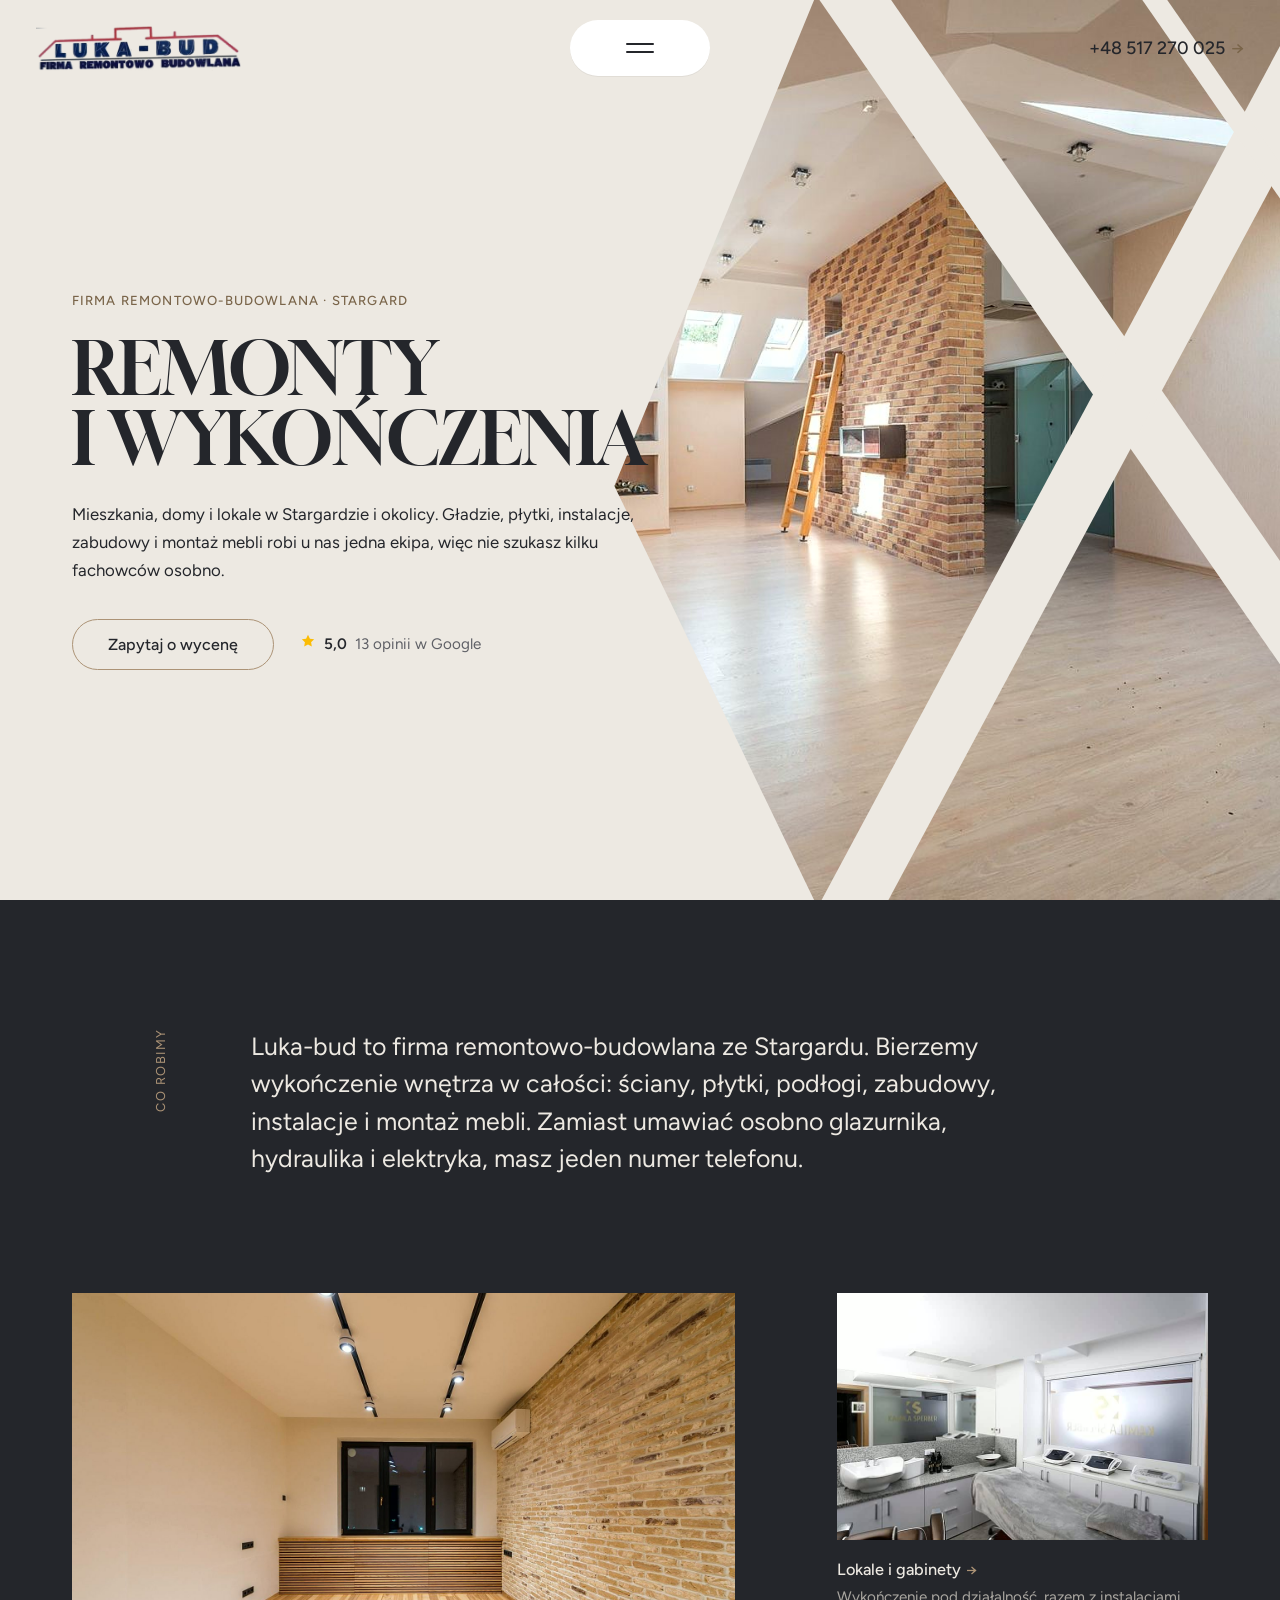
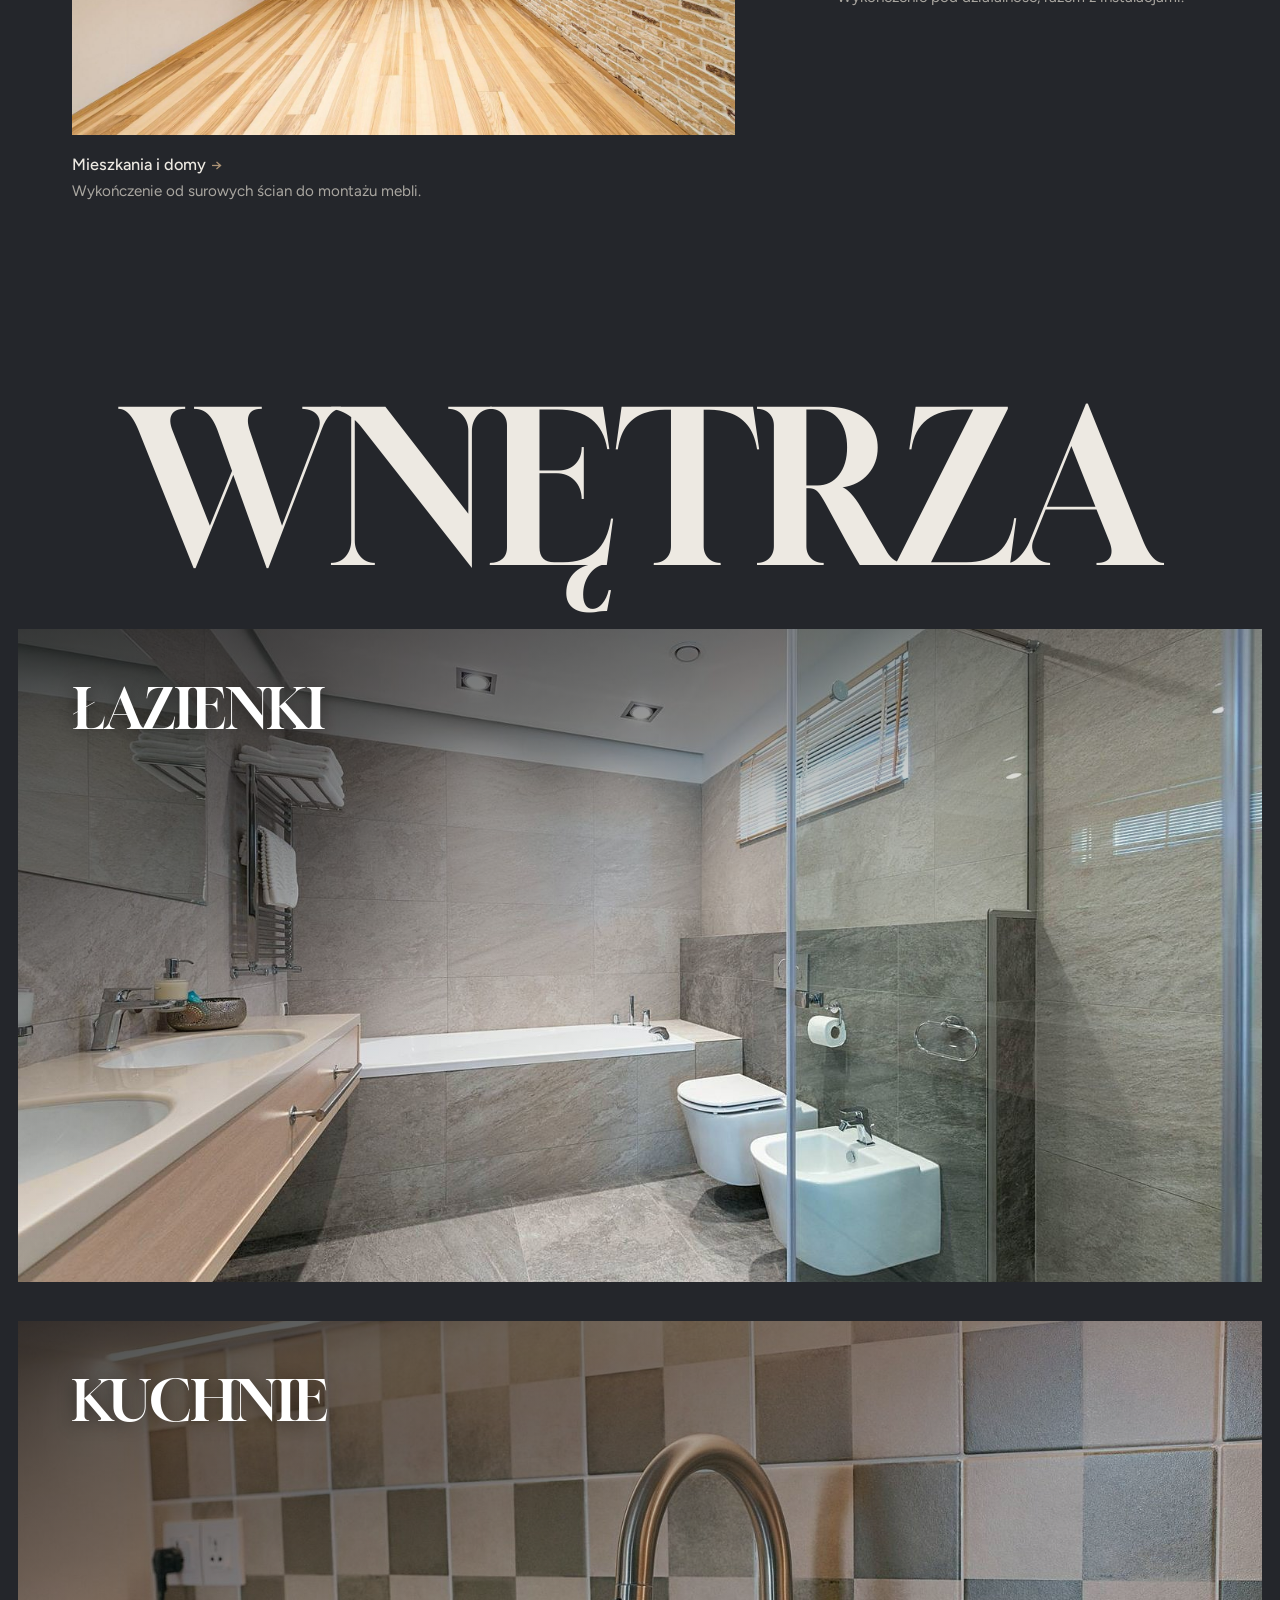
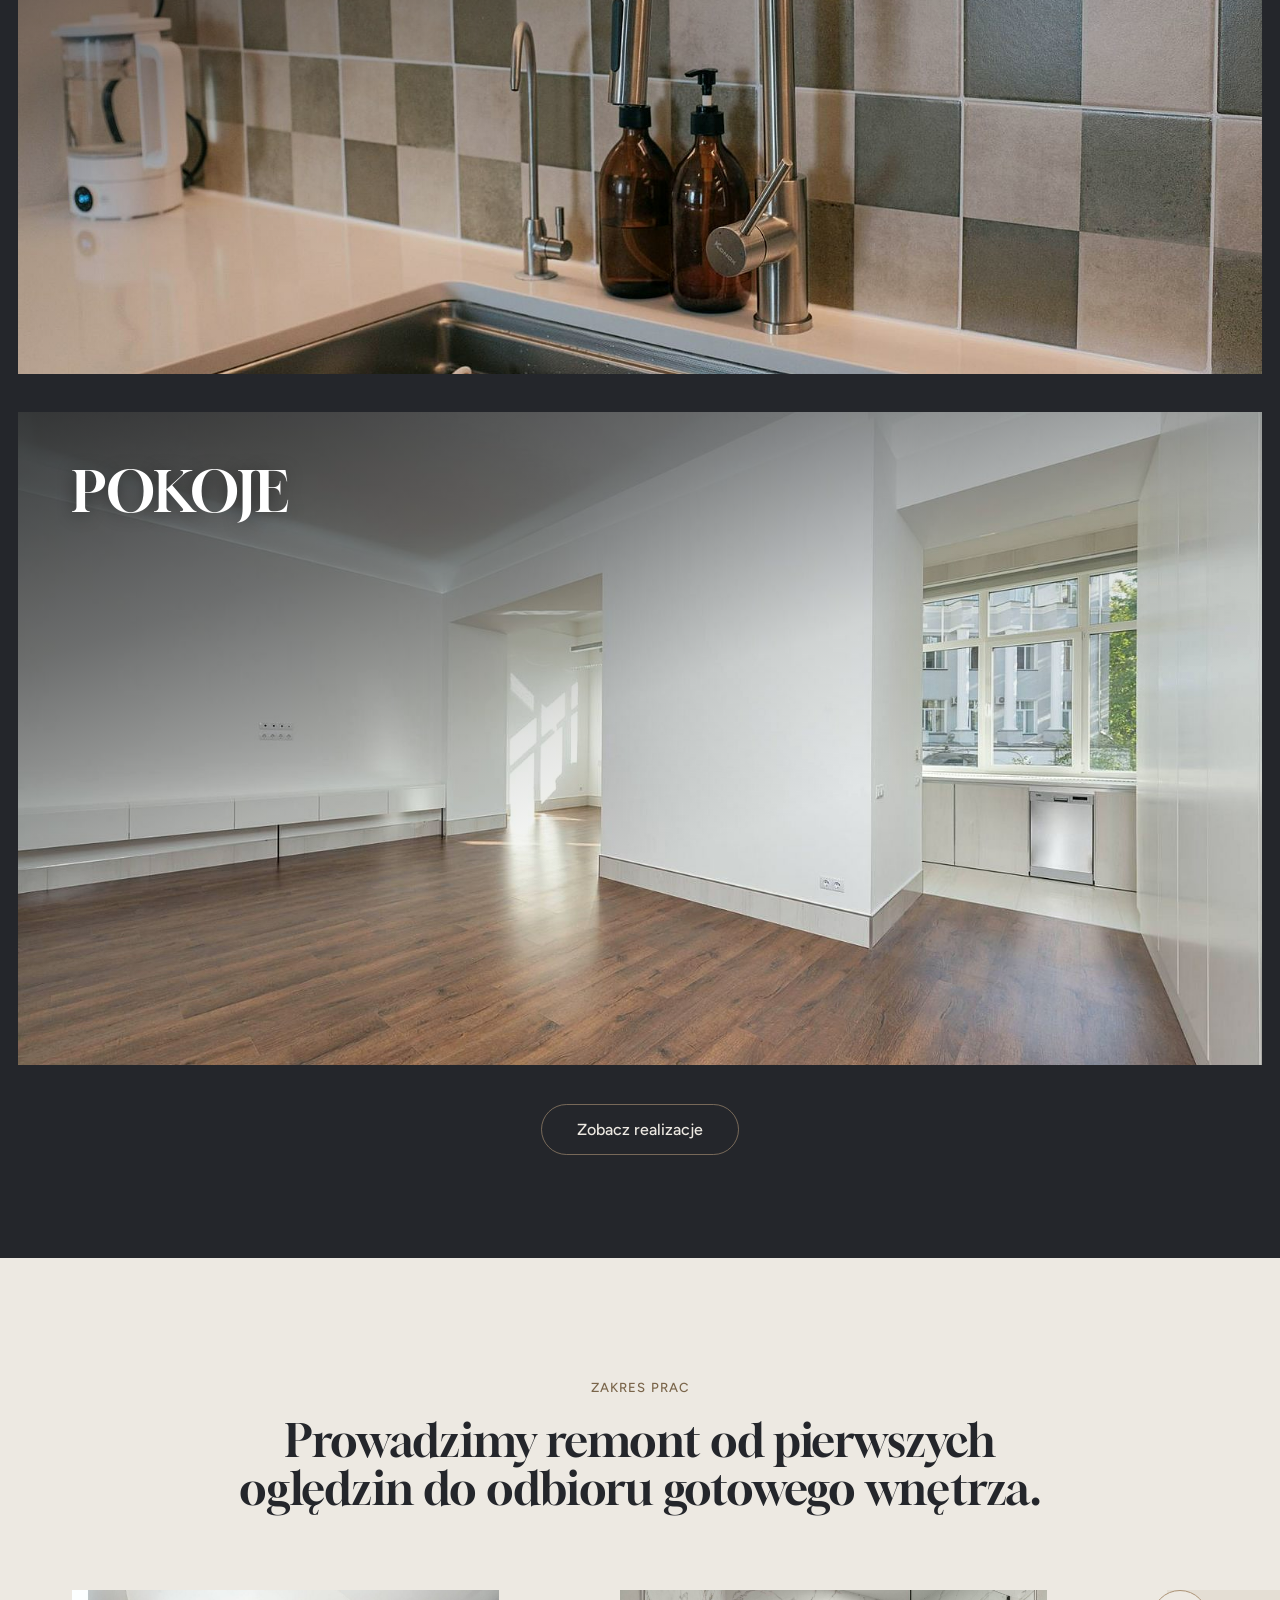
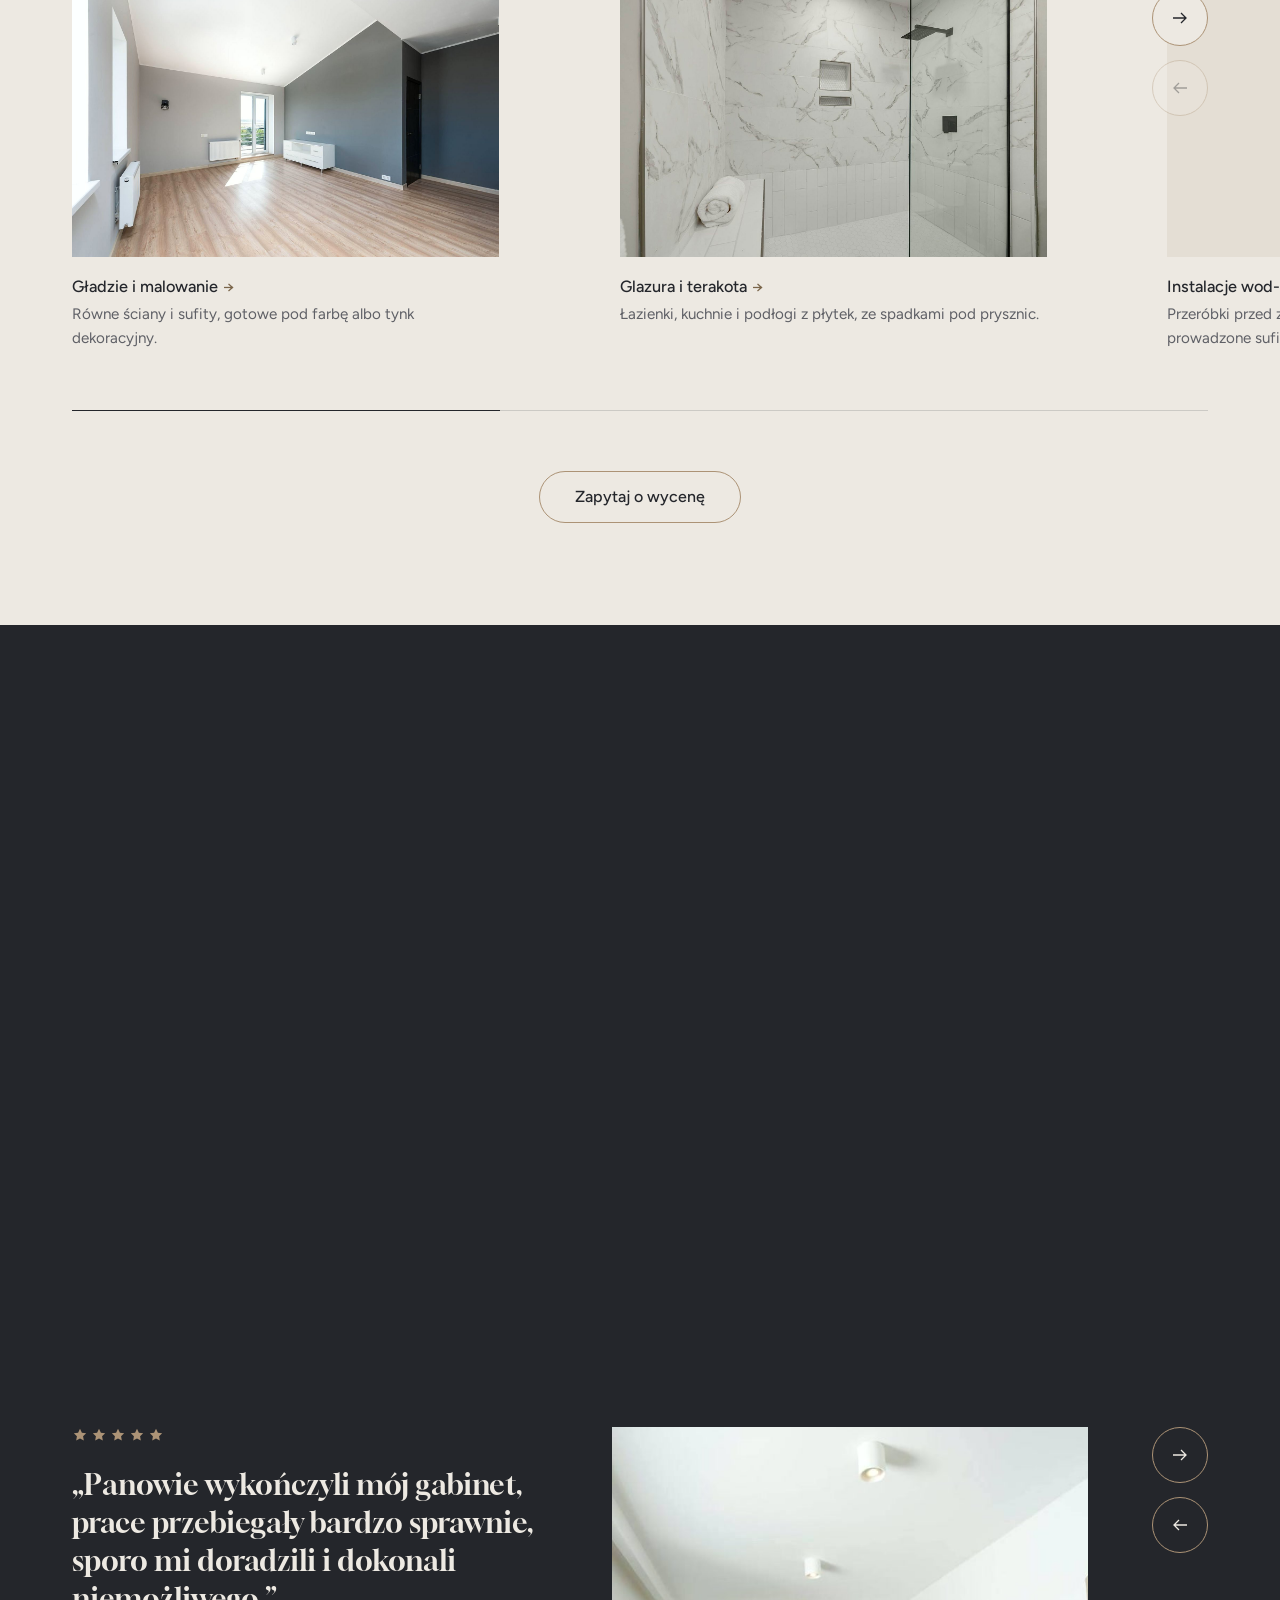
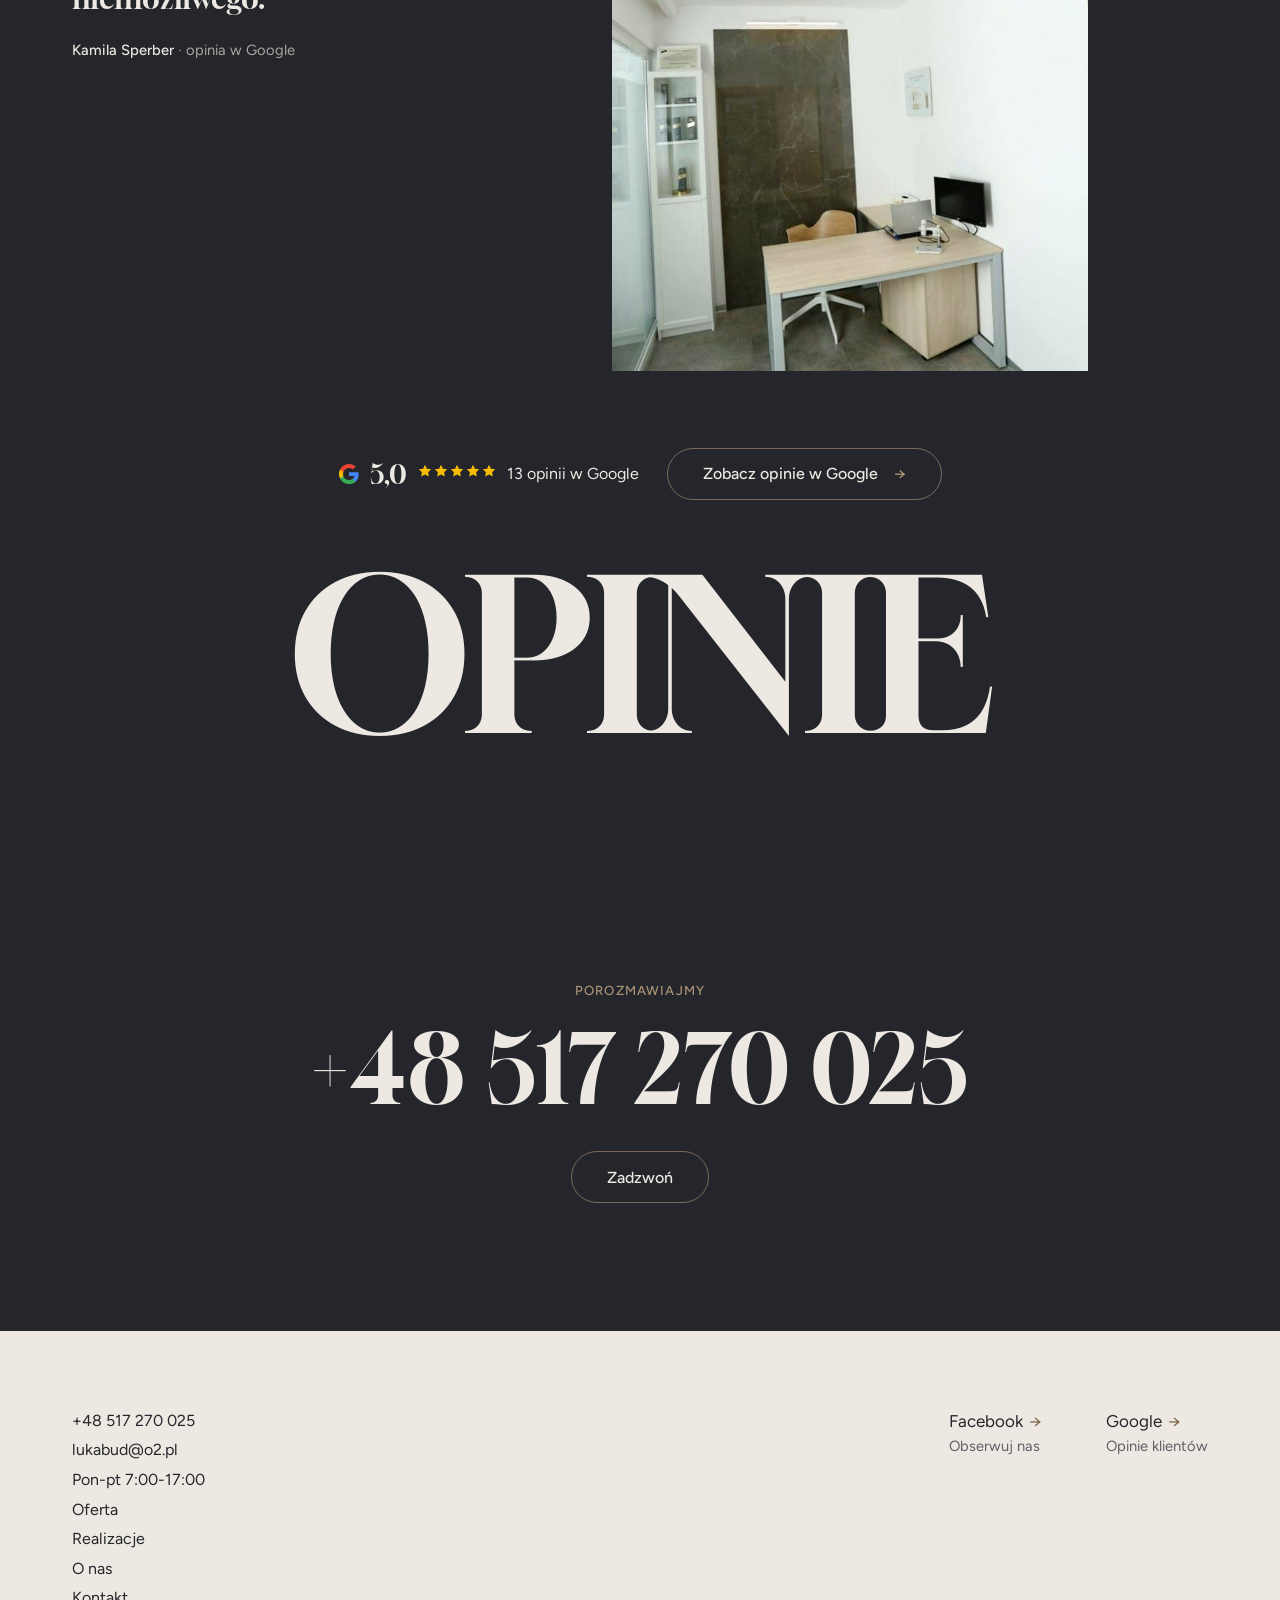
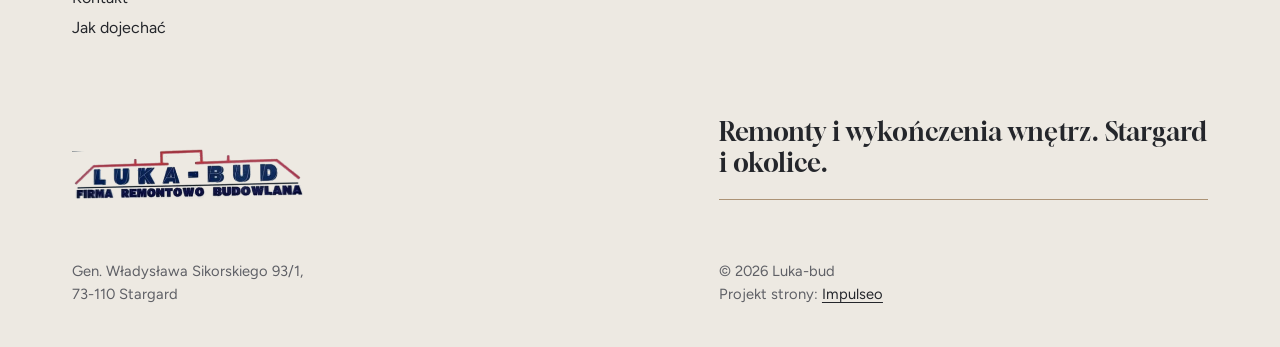
==== commit 09435c05: "[claude-edit][cmt:447c9cda-41d9-468e-927f-4618f112bdbd] Demo przerobione na układ strony-wzoru klind" ====
--- a/index.html
+++ b/index.html
@@ -3,205 +3,156 @@
 <head>
 <meta charset="UTF-8">
 <meta name="viewport" content="width=device-width, initial-scale=1.0">
-<title>Luka-bud - remonty i wykończenia wnętrz · Stargard</title>
-<meta name="description" content="Luka-bud - firma remontowo-budowlana ze Stargardu. Kompleksowe wykończenia wnętrz: gładzie, malowanie, glazura, panele, zabudowy GK, instalacje wod-kan i elektryczne. Zadzwoń po wycenę.">
-<link rel="canonical" href="https://kris20032.github.io/luka-bud/">
+<title>Luka-bud - remonty i wykończenia wnętrz · Stargard</title>
+<meta name="description" content="Luka-bud - firma remontowo-budowlana ze Stargardu. Wykończenia wnętrz: gładzie, malowanie, glazura, panele, zabudowy GK, instalacje wod-kan i elektryczne, montaż mebli. Zadzwoń po wycenę.">
+<link rel="canonical" href="https://impulseo-pl.github.io/luka-bud/">
 <meta name="robots" content="noindex, nofollow">
+<meta name="theme-color" content="#ede9e2">
 <meta property="og:type" content="website">
 <meta property="og:locale" content="pl_PL">
 <meta property="og:site_name" content="Luka-bud">
 <meta property="og:title" content="Luka-bud - remonty i wykończenia wnętrz · Stargard">
-<meta property="og:description" content="Luka-bud - firma remontowo-budowlana ze Stargardu. Kompleksowe wykończenia wnętrz: gładzie, malowanie, glazura, panele, zabudowy GK, instalacje wod-kan i elektryczne. Zadzwoń po wycenę.">
-<meta property="og:url" content="https://kris20032.github.io/luka-bud/">
-<meta property="og:image" content="https://kris20032.github.io/luka-bud/img/og.jpg">
+<meta property="og:description" content="Luka-bud - firma remontowo-budowlana ze Stargardu. Wykończenia wnętrz: gładzie, malowanie, glazura, panele, zabudowy GK, instalacje wod-kan i elektryczne, montaż mebli. Zadzwoń po wycenę.">
+<meta property="og:url" content="https://impulseo-pl.github.io/luka-bud/">
+<meta property="og:image" content="https://impulseo-pl.github.io/luka-bud/img/og.jpg">
 <meta property="og:image:width" content="1200">
 <meta property="og:image:height" content="630">
 <meta name="twitter:card" content="summary_large_image">
-<script type="application/ld+json">{"@context": "https://schema.org", "@type": "LocalBusiness", "name": "Luka-bud", "url": "https://kris20032.github.io/luka-bud/", "telephone": "+48517270025", "image": "https://kris20032.github.io/luka-bud/img/og.jpg", "areaServed": "Stargard", "sameAs": ["https://www.facebook.com/zst.lukabud/", "https://maps.google.com/?cid=10565320135875314083&g_mp=Cidnb29nbGUubWFwcy5wbGFjZXMudjEuUGxhY2VzLlNlYXJjaFRleHQQAhgEIAA"]}</script>
+<script type="application/ld+json">{"@context":"https://schema.org","@type":"HomeAndConstructionBusiness","name":"Luka-bud","url":"https://impulseo-pl.github.io/luka-bud/","telephone":"+48517270025","email":"lukabud@o2.pl","image":"https://impulseo-pl.github.io/luka-bud/img/og.jpg","address":{"@type":"PostalAddress","streetAddress":"Gen. Władysława Sikorskiego 93/1","postalCode":"73-110","addressLocality":"Stargard","addressCountry":"PL"},"geo":{"@type":"GeoCoordinates","latitude":53.327258,"longitude":15.057778},"openingHours":"Mo-Fr 07:00-17:00","areaServed":"Stargard","sameAs":["https://www.facebook.com/zst.lukabud/","https://maps.google.com/?cid=10565320135875314083"]}</script>
 <link rel="preconnect" href="https://fonts.googleapis.com">
 <link rel="preconnect" href="https://fonts.gstatic.com" crossorigin>
-<link href="https://fonts.googleapis.com/css2?family=Space+Grotesk:wght@500;600;700&family=DM+Sans:opsz,wght@9..40,400;9..40,500;9..40,600&display=swap" rel="stylesheet">
-<link rel="stylesheet" href="assets/styles.css?v=5b13cb3f">
+<link href="https://fonts.googleapis.com/css2?family=Gloock&family=Figtree:wght@400;500;600&display=swap" rel="stylesheet">
+<link rel="stylesheet" href="assets/styles.css?v=20261006">
 </head>
 <body>
 
-<header class="nav">
-  <div class="wrap nav-inner">
-    <a class="brand brand-has-logo" href="index.html"><img class="brand-logo" src="img/logo.png" alt="Luka-bud" width="900" height="202" decoding="async"></a>
-    <nav class="nav-links">
-      <a href="oferta.html">Oferta</a>
-      <a href="realizacje.html">Realizacje</a>
-      <a href="o-nas.html">O nas</a>
-      <a href="kontakt.html">Kontakt</a>
-      <a href="tel:+48517270025" class="btn btn-accent">Zadzwoń +48 517 270 025</a>
-    </nav>
-    <button class="nav-toggle" aria-label="Menu"><span></span><span></span><span></span></button>
+<header class="top">
+  <a class="brand" href="index.html" aria-label="Luka-bud - strona główna"><img class="brand-logo" src="img/logo.png" alt="Luka-bud - firma remontowo-budowlana" width="900" height="202" decoding="async"></a>
+  <button class="menu-pill" type="button" aria-expanded="false" aria-controls="menu" aria-label="Otwórz menu"><span class="pill-lines"></span></button>
+  <a class="top-tel" href="tel:+48517270025">+48 517 270 025<span class="arr">→</span></a>
+</header>
+<div class="menu" id="menu" aria-hidden="true">
+  <div class="menu-in">
+    <ul class="menu-main"><li><a href="index.html"><small>01</small><span>Start</span></a></li><li><a href="oferta.html"><small>02</small><span>Oferta</span></a></li><li><a href="realizacje.html"><small>03</small><span>Realizacje</span></a></li><li><a href="o-nas.html"><small>04</small><span>O&nbsp;nas</span></a></li><li><a href="kontakt.html"><small>05</small><span>Kontakt</span></a></li></ul>
+    <div class="menu-side">
+      <div><p class="eyebrow">Zakres prac</p><ul><li><a href="oferta.html#gladzie">Gładzie i&nbsp;malowanie</a></li><li><a href="oferta.html#glazura">Glazura i&nbsp;terakota</a></li><li><a href="oferta.html#instalacje">Instalacje wod-kan i&nbsp;elektryczne</a></li><li><a href="oferta.html#podlogi">Podłogi, drzwi i&nbsp;okna</a></li><li><a href="oferta.html#zabudowy">Zabudowy i&nbsp;sufity GK</a></li><li><a href="oferta.html#meble">Montaż mebli i&nbsp;drobne prace</a></li></ul></div>
+      <div><p class="eyebrow">Kontakt</p><ul><li><a href="tel:+48517270025">+48 517 270 025</a></li><li><a href="mailto:lukabud@o2.pl">lukabud@o2.pl</a></li><li>Gen. Władysława Sikorskiego 93/1, 73-110 Stargard</li><li>Pon-pt 7:00-17:00</li></ul></div>
+    </div>
   </div>
-</header>
+</div>
 
 <main>
-<section class="hero-fach">
-  <img class="hf-photo" src="img/hero.jpg" fetchpriority="high" data-rotate="img/g3.jpg|img/g4.jpg" alt="Luka-bud" width="1600" height="1068">
-  <div class="hf-panel">
-    <div class="hf-inner">
-      <span class="hf-kicker">Firma remontowo-budowlana · Stargard</span>
-      <h1 class="hf-title">Remonty i wykończenia <em>wnętrz jedną ekipą</em></h1>
-      <p class="hf-lead">Remonty i wykończenia mieszkań, domów i lokali. Stargard i okolice.</p>
-      <a class="hf-phone" href="tel:+48517270025"><span class="hf-phone-lab">Zadzwoń teraz</span><span class="hf-phone-num"><svg class="ico-tel" width="16" height="16" viewBox="0 0 24 24" fill="none" aria-hidden="true"><path d="M6.6 10.8a15.5 15.5 0 0 0 6.6 6.6l2.2-2.2a1 1 0 0 1 1-.24 11.4 11.4 0 0 0 3.6.58 1 1 0 0 1 1 1V20a1 1 0 0 1-1 1A17 17 0 0 1 3 4a1 1 0 0 1 1-1h3.5a1 1 0 0 1 1 1c0 1.25.2 2.46.58 3.6a1 1 0 0 1-.25 1l-2.23 2.2Z" fill="currentColor"/></svg> +48 517 270 025</span></a>
-      <div class="hf-actions">
-        <a href="kontakt.html" class="btn btn-accent">Zadzwoń po wycenę <span class="arr">→</span></a>
-        <a href="tel:+48517270025" class="btn btn-ghost hf-ghost">Zadzwoń +48 517 270 025</a>
-      </div>
-      <div class="hf-trust"><svg class="ico-star" width="14" height="14" viewBox="0 0 24 24" style="vertical-align:-2px" aria-hidden="true"><path d="M12 2.8l2.85 5.8 6.4.93-4.63 4.5 1.1 6.37L12 17.4l-5.72 3 1.1-6.37-4.63-4.5 6.4-.93L12 2.8Z" fill="currentColor"/></svg> Ocena 5 w Google · 13 opinii</div>
+<section class="hero-x">
+  <div class="hx-copy">
+    <span class="eyebrow">Firma remontowo-budowlana · Stargard</span>
+    <h1>Remonty i&nbsp;wykończenia</h1>
+    <p class="lead">Mieszkania, domy i&nbsp;lokale w&nbsp;Stargardzie i&nbsp;okolicy. Gładzie, płytki, instalacje, zabudowy i&nbsp;montaż mebli robi u&nbsp;nas jedna ekipa, więc nie szukasz kilku fachowców osobno.</p>
+    <div class="hx-acts">
+      <a class="btn" href="kontakt.html">Zapytaj o&nbsp;wycenę</a>
+      <a class="hx-rate" href="https://maps.google.com/?cid=10565320135875314083&amp;g_mp=Cidnb29nbGUubWFwcy5wbGFjZXMudjEuUGxhY2VzLlNlYXJjaFRleHQQAhgEIAA" target="_blank" rel="noopener"><span class="gb-stars"><svg width="16" height="16" viewBox="0 0 24 24" aria-hidden="true"><path d="M12 2.8l2.85 5.8 6.4.93-4.63 4.5 1.1 6.37L12 17.4l-5.72 3 1.1-6.37-4.63-4.5 6.4-.93L12 2.8Z" fill="currentColor"/></svg></span><b>5,0</b><span>13 opinii w&nbsp;Google</span></a>
+    </div>
+  </div>
+  <div class="hx-art">
+    <img src="img/hero.jpg" alt="Wykończone poddasze z panelami na podłodze i ścianą z cegły" width="1600" height="1068" fetchpriority="high" decoding="async">
+    <svg viewBox="0 0 80 100" preserveAspectRatio="none" aria-hidden="true"><g stroke="#ede9e2" fill="none"><line class="hb1" x1="20" y1="-12" x2="98" y2="92" vector-effect="non-scaling-stroke"/><line class="hb1" x1="94" y1="-12" x2="22" y2="112" vector-effect="non-scaling-stroke"/><line class="hb2" x1="56" y1="-12" x2="98" y2="44" vector-effect="non-scaling-stroke"/></g></svg>
+  </div>
+</section>
+
+<section class="intro dk">
+  <div class="wrap">
+    <div class="intro-head rv">
+      <span class="vlabel">Co robimy</span>
+      <p>Luka-bud to firma remontowo-budowlana ze Stargardu. Bierzemy wykończenie wnętrza w&nbsp;całości: ściany, płytki, podłogi, zabudowy, instalacje i&nbsp;montaż mebli. Zamiast umawiać osobno glazurnika, hydraulika i&nbsp;elektryka, masz jeden numer telefonu.</p>
+    </div>
+    <div class="duo">
+      <a class="duo-card rv" href="oferta.html"><div class="zoom"><img src="img/about.jpg" alt="Wykończony pokój z panelami i ścianą z cegły" width="1600" height="1068" loading="eager" decoding="async"></div>
+        <div class="cap"><b>Mieszkania i&nbsp;domy<span class="arr">→</span></b><span class="muted">Wykończenie od surowych ścian do montażu mebli.</span></div></a>
+      <a class="duo-card small rv" href="realizacje.html"><div class="zoom"><img src="img/g2.jpg" alt="Gabinet wykończony przez Luka-bud" width="750" height="500" loading="eager" decoding="async"></div>
+        <div class="cap"><b>Lokale i&nbsp;gabinety<span class="arr">→</span></b><span class="muted">Wykończenie pod działalność, razem z&nbsp;instalacjami.</span></div></a>
     </div>
   </div>
 </section>
-<section class="fach-promise">
-  <div class="wrap">
-    <ul class="fp-row reveal"><li>Doradzamy na miejscu</li><li>Dojazd: Stargard i okolice</li><li>Pon-pt 7:00-17:00</li></ul>
+
+<section class="work dk">
+  <h2 class="mega rv">Wnętrza</h2>
+  <a class="wtile tile rv" href="realizacje.html"><div class="zoom"><img src="img/g9.jpg" alt="Łazienka z wanną i prysznicem" width="1600" height="1068" loading="lazy" decoding="async"></div><span class="wtile-name">Łazienki</span></a>
+  <a class="wtile tile rv" href="realizacje.html"><div class="zoom"><img src="img/g12.jpg" alt="Płytki nad blatem w kuchni" width="1600" height="1066" loading="lazy" decoding="async"></div><span class="wtile-name">Kuchnie</span></a>
+  <a class="wtile tile rv" href="realizacje.html"><div class="zoom"><img src="img/g3.jpg" alt="Jasny pokój z panelami podłogowymi" width="1600" height="1068" loading="lazy" decoding="async"></div><span class="wtile-name">Pokoje</span></a>
+  <div class="center rv"><a class="btn" href="realizacje.html">Zobacz realizacje</a></div>
+</section>
+
+<section class="uslugi" data-car>
+  <div class="wrap us-head rv">
+    <span class="eyebrow">Zakres prac</span>
+    <h2>Prowadzimy remont od pierwszych oględzin do odbioru gotowego wnętrza.</h2>
   </div>
+  <div class="car container rv">
+    <div class="car-arrows"><button class="car-nav" type="button" data-next aria-label="Dalej"><svg viewBox="0 0 16 16" aria-hidden="true"><path d="M1 8h13M9 3l5 5-5 5" fill="none" stroke="currentColor" stroke-width="1.3"/></svg></button><button class="car-nav" type="button" data-prev aria-label="Wstecz"><svg viewBox="0 0 16 16" aria-hidden="true"><path d="M15 8H2M7 3 2 8l5 5" fill="none" stroke="currentColor" stroke-width="1.3"/></svg></button></div>
+    <div class="car-track" data-track><a class="us-card" href="oferta.html#gladzie"><div class="zoom"><img src="img/g10.jpg" alt="Gładzie i malowanie" width="1600" height="1068" loading="lazy" decoding="async"></div><div class="cap"><b>Gładzie i&nbsp;malowanie<span class="arr">→</span></b><span class="muted">Równe ściany i&nbsp;sufity, gotowe pod farbę albo tynk dekoracyjny.</span></div></a><a class="us-card" href="oferta.html#glazura"><div class="zoom"><img src="img/g6.jpg" alt="Glazura i terakota" width="1600" height="1067" loading="lazy" decoding="async"></div><div class="cap"><b>Glazura i&nbsp;terakota<span class="arr">→</span></b><span class="muted">Łazienki, kuchnie i&nbsp;podłogi z&nbsp;płytek, ze spadkami pod prysznic.</span></div></a><a class="us-card" href="oferta.html#instalacje"><div class="zoom"><img src="img/g7.jpg" alt="Instalacje wod-kan i elektryczne" width="1600" height="1068" loading="lazy" decoding="async"></div><div class="cap"><b>Instalacje wod-kan i&nbsp;elektryczne<span class="arr">→</span></b><span class="muted">Przeróbki przed zamknięciem ścian, w&nbsp;razie potrzeby prowadzone sufitem.</span></div></a><a class="us-card" href="oferta.html#podlogi"><div class="zoom"><img src="img/g5.jpg" alt="Podłogi, drzwi i okna" width="1600" height="1066" loading="lazy" decoding="async"></div><div class="cap"><b>Podłogi, drzwi i&nbsp;okna<span class="arr">→</span></b><span class="muted">Panele z&nbsp;listwami, drzwi wewnętrzne i&nbsp;okna z&nbsp;obróbką.</span></div></a><a class="us-card" href="oferta.html#zabudowy"><div class="zoom"><img src="img/g4.jpg" alt="Zabudowy i sufity GK" width="1600" height="1068" loading="lazy" decoding="async"></div><div class="cap"><b>Zabudowy i&nbsp;sufity GK<span class="arr">→</span></b><span class="muted">Ścianki działowe, skosy, wnęki i&nbsp;sufity pod oświetlenie.</span></div></a><a class="us-card" href="oferta.html#meble"><div class="zoom"><img src="img/g8.jpg" alt="Montaż mebli i drobne prace" width="1600" height="1068" loading="lazy" decoding="async"></div><div class="cap"><b>Montaż mebli i&nbsp;drobne prace<span class="arr">→</span></b><span class="muted">Meble kuchenne, zabudowy i&nbsp;prace ciesielsko-dekarskie.</span></div></a></div>
+  </div>
+  <div class="wrap"><div class="car-bar"><i></i></div></div>
+  <div class="center rv"><a class="btn" href="kontakt.html">Zapytaj o&nbsp;wycenę</a></div>
 </section>
-<section class="opinie-mini" aria-label="Opinie klientów">
-  <div class="wrap">
-    <div class="om-row">
-      <div class="om-item reveal"><blockquote>„Panowie wykończyli mój gabinet, prace przebiegały bardzo sprawnie, sporo mi doradzili i dokonali niemożliwego.”</blockquote><span class="om-autor">Kamila Sperber</span></div>
-      <div class="om-item reveal"><blockquote>„Wyrażamy opinie o Luka-Bud częścią mowy jaką jest przysłówek, bo tak jest konkretnie i szczerze: A więc jak?”</blockquote><span class="om-autor">Andrzej Krenca</span></div>
-      <div class="om-item reveal"><blockquote>„Fachowa robota.”</blockquote><span class="om-autor">Artur Sperber</span></div>
-    </div>
-  </div>
-</section>
-<section class="gateways-band">
-  <div class="wrap">
-    <div class="gateways">
-      <a href="oferta.html" class="gateway reveal"><img src="img/g1.jpg" alt="Gładzie i malowanie" loading="lazy" width="680" height="1068" decoding="async"><span class="g-ttl">Gładzie i malowanie</span></a>
-      <a href="oferta.html" class="gateway reveal"><img src="img/g2.jpg" alt="Glazura i terakota" loading="lazy" width="750" height="500" decoding="async"><span class="g-ttl">Glazura i terakota</span></a>
-      <a href="oferta.html" class="gateway reveal"><img src="img/g5.jpg" alt="Instalacje wod-kan i elektryczne" loading="lazy" width="1600" height="1066" decoding="async"><span class="g-ttl">Instalacje wod-kan i elektryczne</span></a>
-    </div>
-  </div>
-</section>
-<section class="proces proces-os fachowcy">
-  <div class="wrap proc-grid">
-    <div class="proc-side">
-      <div class="head reveal">
-        <span class="eyebrow">Jak pracujemy</span>
-        <h2>Wiesz, na czym stoisz - na każdym etapie</h2>
-        <p>Od pierwszego telefonu do odbioru roboty - krok po kroku.</p>
-      </div>
-      <div class="proc-count" aria-hidden="true"><span class="pc-cur">01</span><span class="pc-all">/ 04</span></div>
-      <div class="proc-bar" aria-hidden="true"><i></i></div>
-      <p class="proc-now" aria-hidden="true">Telefon i oględziny</p>
-    </div>
-    <ol class="proces-line">
-      <li class="reveal"><span class="pno">01</span><h3>Telefon i oględziny</h3><p>Dzwonisz, umawiamy się na miejscu. Oglądamy, co jest do zrobienia, i doradzamy, od czego zacząć.</p></li>
-      <li class="reveal"><span class="pno">02</span><h3>Wycena i termin</h3><p>Podajemy cenę i termin rozpoczęcia, zanim weźmiemy się do pracy.</p></li>
-      <li class="reveal"><span class="pno">03</span><h3>Prace</h3><p>Instalacje, ściany, płytki i podłogi idą w dobrej kolejności. Gdy coś wyjdzie w trakcie, dzwonimy i ustalamy to z Tobą.</p></li>
-      <li class="reveal"><span class="pno">04</span><h3>Odbiór</h3><p>Przechodzimy razem przez gotowe wnętrze i pokazujemy, co zostało zrobione w każdym pomieszczeniu.</p></li>
-    </ol>
-  </div>
-</section>
-<section>
-  <div class="wrap">
-    <div class="head reveal">
-      <span class="eyebrow">Realizacje</span>
-      <h2>Wnętrza, które robimy</h2>
-      <p>Pierwsze dwa kadry to gabinet wykończony przez nas. Dalej łazienki, kuchnie i pokoje w zakresie, jaki robimy na co dzień.</p>
-    </div>
-    <div class="gallery">
-      <div class="tile t-two3 reveal"><img src="img/g6.jpg" alt="Luka-bud" loading="lazy" width="1600" height="1067" decoding="async"></div>
-      <div class="tile t-third reveal"><img src="img/g7.jpg" alt="Luka-bud" loading="lazy" width="1600" height="1068" decoding="async"></div>
-      <div class="tile t-third reveal"><img src="img/g8.jpg" alt="Luka-bud" loading="lazy" width="1600" height="1068" decoding="async"></div>
-      <div class="tile t-third reveal"><img src="img/g9.jpg" alt="Luka-bud" loading="lazy" width="1600" height="1068" decoding="async"></div>
-      <div class="tile t-third reveal"><img src="img/g10.jpg" alt="Luka-bud" loading="lazy" width="1600" height="1068" decoding="async"></div>
-    </div>
-    <div style="margin-top:var(--space-7)" class="reveal"><a href="realizacje.html" class="btn btn-accent">Pełna galeria <span class="arr">→</span></a></div>
-  </div>
-</section>
-<section class="fach-uslugi">
-  <div class="wrap">
-    <div class="head reveal">
-      <span class="eyebrow">Zakres prac</span>
-      <h2>Co robimy w środku</h2>
-      <p>Zakres prac, jaki robimy najczęściej - pełny opis i wycenę znajdziesz niżej.</p>
-    </div>
-    <ul class="fu-list">
-      <li class="fu-row reveal"><div class="fu-name">Gładzie i malowanie</div><div class="fu-desc">Szpachlowanie, gładzie i gruntowanie do równej ściany, potem malowanie.</div><a class="fu-cta" href="kontakt.html">Wycena <span class="arr">→</span></a></li>
-      <li class="fu-row reveal"><div class="fu-name">Glazura i terakota</div><div class="fu-desc">Płytki w łazience, kuchni i na podłodze. Docinki przy narożnikach, równe fugi i spadki tam, gdzie leje się woda.</div><a class="fu-cta" href="kontakt.html">Wycena <span class="arr">→</span></a></li>
-      <li class="fu-row reveal"><div class="fu-name">Instalacje wod-kan i elektryczne</div><div class="fu-desc">Przeróbki hydrauliki i elektryki przed zamknięciem ścian, także w trudnych miejscach, gdzie wodę i kanalizację trzeba poprowadzić sufitem.</div><a class="fu-cta" href="kontakt.html">Wycena <span class="arr">→</span></a></li>
-      <li class="fu-row reveal"><div class="fu-name">Podłogi, drzwi i okna</div><div class="fu-desc">Układamy panele podłogowe z listwami i montujemy drzwi wewnętrzne oraz okna, razem z obróbką po montażu.</div><a class="fu-cta" href="kontakt.html">Wycena <span class="arr">→</span></a></li>
-      <li class="fu-row reveal"><div class="fu-name">Zabudowy i sufity GK</div><div class="fu-desc">Ścianki działowe z płyt gipsowo-kartonowych, zabudowa skosów, wnęki i sufity podwieszane pod oświetlenie.</div><a class="fu-cta" href="kontakt.html">Wycena <span class="arr">→</span></a></li>
-      <li class="fu-row reveal"><div class="fu-name">Montaż mebli i drobne prace</div><div class="fu-desc">Montaż mebli kuchennych i zabudów, a do tego roboty ciesielsko-dekarskie i inne prace remontowo-budowlane.</div><a class="fu-cta" href="kontakt.html">Wycena <span class="arr">→</span></a></li>
-    </ul>
-    <div style="margin-top:var(--space-7)" class="reveal"><a href="oferta.html" class="btn btn-ghost">Pełna oferta <span class="arr">→</span></a></div>
-  </div>
-</section>
+
 <section class="stopklatka" aria-hidden="true">
   <div class="stk-bg" style="background-image:url(img/g11.jpg)"></div>
 </section>
-<section class="opinie">
+
+<section class="opinie dk">
   <div class="wrap">
-    <div class="head center reveal">
-      <span class="eyebrow">Opinie</span>
-      <h2>Co mówią klienci</h2>
+    <div class="op-wrap">
+      <div class="opinie-grid" data-opinie><figure class="op-card is-on"><span class="op-stars" aria-label="5 na 5"><svg width="16" height="16" viewBox="0 0 24 24" aria-hidden="true"><path d="M12 2.8l2.85 5.8 6.4.93-4.63 4.5 1.1 6.37L12 17.4l-5.72 3 1.1-6.37-4.63-4.5 6.4-.93L12 2.8Z" fill="currentColor"/></svg><svg width="16" height="16" viewBox="0 0 24 24" aria-hidden="true"><path d="M12 2.8l2.85 5.8 6.4.93-4.63 4.5 1.1 6.37L12 17.4l-5.72 3 1.1-6.37-4.63-4.5 6.4-.93L12 2.8Z" fill="currentColor"/></svg><svg width="16" height="16" viewBox="0 0 24 24" aria-hidden="true"><path d="M12 2.8l2.85 5.8 6.4.93-4.63 4.5 1.1 6.37L12 17.4l-5.72 3 1.1-6.37-4.63-4.5 6.4-.93L12 2.8Z" fill="currentColor"/></svg><svg width="16" height="16" viewBox="0 0 24 24" aria-hidden="true"><path d="M12 2.8l2.85 5.8 6.4.93-4.63 4.5 1.1 6.37L12 17.4l-5.72 3 1.1-6.37-4.63-4.5 6.4-.93L12 2.8Z" fill="currentColor"/></svg><svg width="16" height="16" viewBox="0 0 24 24" aria-hidden="true"><path d="M12 2.8l2.85 5.8 6.4.93-4.63 4.5 1.1 6.37L12 17.4l-5.72 3 1.1-6.37-4.63-4.5 6.4-.93L12 2.8Z" fill="currentColor"/></svg></span><blockquote>„Panowie wykończyli mój gabinet, prace przebiegały bardzo sprawnie, sporo mi doradzili i&nbsp;dokonali niemożliwego.”</blockquote><figcaption><b>Kamila Sperber</b> · opinia w&nbsp;Google</figcaption></figure><figure class="op-card"><span class="op-stars" aria-label="5 na 5"><svg width="16" height="16" viewBox="0 0 24 24" aria-hidden="true"><path d="M12 2.8l2.85 5.8 6.4.93-4.63 4.5 1.1 6.37L12 17.4l-5.72 3 1.1-6.37-4.63-4.5 6.4-.93L12 2.8Z" fill="currentColor"/></svg><svg width="16" height="16" viewBox="0 0 24 24" aria-hidden="true"><path d="M12 2.8l2.85 5.8 6.4.93-4.63 4.5 1.1 6.37L12 17.4l-5.72 3 1.1-6.37-4.63-4.5 6.4-.93L12 2.8Z" fill="currentColor"/></svg><svg width="16" height="16" viewBox="0 0 24 24" aria-hidden="true"><path d="M12 2.8l2.85 5.8 6.4.93-4.63 4.5 1.1 6.37L12 17.4l-5.72 3 1.1-6.37-4.63-4.5 6.4-.93L12 2.8Z" fill="currentColor"/></svg><svg width="16" height="16" viewBox="0 0 24 24" aria-hidden="true"><path d="M12 2.8l2.85 5.8 6.4.93-4.63 4.5 1.1 6.37L12 17.4l-5.72 3 1.1-6.37-4.63-4.5 6.4-.93L12 2.8Z" fill="currentColor"/></svg><svg width="16" height="16" viewBox="0 0 24 24" aria-hidden="true"><path d="M12 2.8l2.85 5.8 6.4.93-4.63 4.5 1.1 6.37L12 17.4l-5.72 3 1.1-6.37-4.63-4.5 6.4-.93L12 2.8Z" fill="currentColor"/></svg></span><blockquote>„Wyrażamy opinie o&nbsp;Luka-Bud częścią mowy jaką jest przysłówek, bo tak jest konkretnie i&nbsp;szczerze: A&nbsp;więc jak? profesjonalnie, sprawnie, dokładnie, terminowo, czysto i&nbsp;nowocześnie.”</blockquote><figcaption><b>Andrzej Krenca</b> · opinia w&nbsp;Google</figcaption></figure><figure class="op-card"><span class="op-stars" aria-label="5 na 5"><svg width="16" height="16" viewBox="0 0 24 24" aria-hidden="true"><path d="M12 2.8l2.85 5.8 6.4.93-4.63 4.5 1.1 6.37L12 17.4l-5.72 3 1.1-6.37-4.63-4.5 6.4-.93L12 2.8Z" fill="currentColor"/></svg><svg width="16" height="16" viewBox="0 0 24 24" aria-hidden="true"><path d="M12 2.8l2.85 5.8 6.4.93-4.63 4.5 1.1 6.37L12 17.4l-5.72 3 1.1-6.37-4.63-4.5 6.4-.93L12 2.8Z" fill="currentColor"/></svg><svg width="16" height="16" viewBox="0 0 24 24" aria-hidden="true"><path d="M12 2.8l2.85 5.8 6.4.93-4.63 4.5 1.1 6.37L12 17.4l-5.72 3 1.1-6.37-4.63-4.5 6.4-.93L12 2.8Z" fill="currentColor"/></svg><svg width="16" height="16" viewBox="0 0 24 24" aria-hidden="true"><path d="M12 2.8l2.85 5.8 6.4.93-4.63 4.5 1.1 6.37L12 17.4l-5.72 3 1.1-6.37-4.63-4.5 6.4-.93L12 2.8Z" fill="currentColor"/></svg><svg width="16" height="16" viewBox="0 0 24 24" aria-hidden="true"><path d="M12 2.8l2.85 5.8 6.4.93-4.63 4.5 1.1 6.37L12 17.4l-5.72 3 1.1-6.37-4.63-4.5 6.4-.93L12 2.8Z" fill="currentColor"/></svg></span><blockquote>„Fachowa robota. Panowie bardzo kontaktowi, potrafią doradzić, a&nbsp;w&nbsp;razie problemów zawsze dzwonią. Cała moja rodzina korzysta z&nbsp;ich usług. Gorąco Polecam!”</blockquote><figcaption><b>Artur Sperber</b> · opinia w&nbsp;Google</figcaption></figure></div>
+      <div class="zoom op-img rv"><img src="img/g1.jpg" alt="Gabinet po wykończeniu przez Luka-bud" width="680" height="1068" loading="lazy" decoding="async"></div>
+      <div class="op-arrows"><button class="car-nav" type="button" data-op-next aria-label="Następna opinia"><svg viewBox="0 0 16 16" aria-hidden="true"><path d="M1 8h13M9 3l5 5-5 5" fill="none" stroke="currentColor" stroke-width="1.3"/></svg></button><button class="car-nav" type="button" data-op-prev aria-label="Poprzednia opinia"><svg viewBox="0 0 16 16" aria-hidden="true"><path d="M15 8H2M7 3 2 8l5 5" fill="none" stroke="currentColor" stroke-width="1.3"/></svg></button></div>
     </div>
-    <p class="op-meta reveal"><span class="g-badge"><svg class="gb-ico" viewBox="0 0 24 24" width="18" height="18" aria-hidden="true"><path fill="#4285F4" d="M22.56 12.25c0-.78-.07-1.53-.2-2.25H12v4.26h5.92c-.26 1.37-1.04 2.53-2.21 3.31v2.77h3.57c2.08-1.92 3.28-4.74 3.28-8.09z"/><path fill="#34A853" d="M12 23c2.97 0 5.46-.98 7.28-2.66l-3.57-2.77c-.98.66-2.23 1.06-3.71 1.06-2.86 0-5.29-1.93-6.16-4.53H2.18v2.84C3.99 20.53 7.7 23 12 23z"/><path fill="#FBBC05" d="M5.84 14.09c-.22-.66-.35-1.36-.35-2.09s.13-1.43.35-2.09V7.07H2.18C1.43 8.55 1 10.22 1 12s.43 3.45 1.18 4.93l2.85-2.22.81-.62z"/><path fill="#EA4335" d="M12 5.38c1.62 0 3.06.56 4.21 1.64l3.15-3.15C17.45 2.09 14.97 1 12 1 7.7 1 3.99 3.47 2.18 7.07l3.66 2.84c.87-2.6 3.3-4.53 6.16-4.53z"/></svg><b class="gb-ocena">5</b><svg class="gb-stars" viewBox="0 0 90 18" width="74" height="14.8" aria-hidden="true"><g fill="currentColor" opacity=".26"><path transform="translate(0,0)" d="M9 1.6l2.2 4.46 4.92.72-3.56 3.47.84 4.9L9 12.74l-4.4 2.31.84-4.9L1.88 6.68l4.92-.72L9 1.6Z"/><path transform="translate(18,0)" d="M9 1.6l2.2 4.46 4.92.72-3.56 3.47.84 4.9L9 12.74l-4.4 2.31.84-4.9L1.88 6.68l4.92-.72L9 1.6Z"/><path transform="translate(36,0)" d="M9 1.6l2.2 4.46 4.92.72-3.56 3.47.84 4.9L9 12.74l-4.4 2.31.84-4.9L1.88 6.68l4.92-.72L9 1.6Z"/><path transform="translate(54,0)" d="M9 1.6l2.2 4.46 4.92.72-3.56 3.47.84 4.9L9 12.74l-4.4 2.31.84-4.9L1.88 6.68l4.92-.72L9 1.6Z"/><path transform="translate(72,0)" d="M9 1.6l2.2 4.46 4.92.72-3.56 3.47.84 4.9L9 12.74l-4.4 2.31.84-4.9L1.88 6.68l4.92-.72L9 1.6Z"/></g><clipPath id="gs1000"><rect x="0" y="0" width="90.0" height="18"/></clipPath><g fill="#FBBC04" clip-path="url(#gs1000)"><path transform="translate(0,0)" d="M9 1.6l2.2 4.46 4.92.72-3.56 3.47.84 4.9L9 12.74l-4.4 2.31.84-4.9L1.88 6.68l4.92-.72L9 1.6Z"/><path transform="translate(18,0)" d="M9 1.6l2.2 4.46 4.92.72-3.56 3.47.84 4.9L9 12.74l-4.4 2.31.84-4.9L1.88 6.68l4.92-.72L9 1.6Z"/><path transform="translate(36,0)" d="M9 1.6l2.2 4.46 4.92.72-3.56 3.47.84 4.9L9 12.74l-4.4 2.31.84-4.9L1.88 6.68l4.92-.72L9 1.6Z"/><path transform="translate(54,0)" d="M9 1.6l2.2 4.46 4.92.72-3.56 3.47.84 4.9L9 12.74l-4.4 2.31.84-4.9L1.88 6.68l4.92-.72L9 1.6Z"/><path transform="translate(72,0)" d="M9 1.6l2.2 4.46 4.92.72-3.56 3.47.84 4.9L9 12.74l-4.4 2.31.84-4.9L1.88 6.68l4.92-.72L9 1.6Z"/></g></svg><span class="gb-txt">13 opinii w Google</span></span></p>
-    <p class="op-meta reveal"><a class="op-google" href="https://maps.google.com/?cid=10565320135875314083&amp;g_mp=Cidnb29nbGUubWFwcy5wbGFjZXMudjEuUGxhY2VzLlNlYXJjaFRleHQQAhgEIAA" target="_blank" rel="noopener"><svg class="op-g-ico" viewBox="0 0 24 24" width="17" height="17" aria-hidden="true"><path fill="#4285F4" d="M22.56 12.25c0-.78-.07-1.53-.2-2.25H12v4.26h5.92c-.26 1.37-1.04 2.53-2.21 3.31v2.77h3.57c2.08-1.92 3.28-4.74 3.28-8.09z"/><path fill="#34A853" d="M12 23c2.97 0 5.46-.98 7.28-2.66l-3.57-2.77c-.98.66-2.23 1.06-3.71 1.06-2.86 0-5.29-1.93-6.16-4.53H2.18v2.84C3.99 20.53 7.7 23 12 23z"/><path fill="#FBBC05" d="M5.84 14.09c-.22-.66-.35-1.36-.35-2.09s.13-1.43.35-2.09V7.07H2.18C1.43 8.55 1 10.22 1 12s.43 3.45 1.18 4.93l2.85-2.22.81-.62z"/><path fill="#EA4335" d="M12 5.38c1.62 0 3.06.56 4.21 1.64l3.15-3.15C17.45 2.09 14.97 1 12 1 7.7 1 3.99 3.47 2.18 7.07l3.66 2.84c.87-2.6 3.3-4.53 6.16-4.53z"/></svg><span>Zobacz opinie w Google</span><span class="arr">→</span></a></p>
-    <div class="opinie-grid">
-      <figure class="op-card reveal"><span class="op-star"><svg class="ico-star" width="14" height="14" viewBox="0 0 24 24" style="vertical-align:-2px" aria-hidden="true"><path d="M12 2.8l2.85 5.8 6.4.93-4.63 4.5 1.1 6.37L12 17.4l-5.72 3 1.1-6.37-4.63-4.5 6.4-.93L12 2.8Z" fill="currentColor"/></svg><svg class="ico-star" width="14" height="14" viewBox="0 0 24 24" style="vertical-align:-2px" aria-hidden="true"><path d="M12 2.8l2.85 5.8 6.4.93-4.63 4.5 1.1 6.37L12 17.4l-5.72 3 1.1-6.37-4.63-4.5 6.4-.93L12 2.8Z" fill="currentColor"/></svg><svg class="ico-star" width="14" height="14" viewBox="0 0 24 24" style="vertical-align:-2px" aria-hidden="true"><path d="M12 2.8l2.85 5.8 6.4.93-4.63 4.5 1.1 6.37L12 17.4l-5.72 3 1.1-6.37-4.63-4.5 6.4-.93L12 2.8Z" fill="currentColor"/></svg><svg class="ico-star" width="14" height="14" viewBox="0 0 24 24" style="vertical-align:-2px" aria-hidden="true"><path d="M12 2.8l2.85 5.8 6.4.93-4.63 4.5 1.1 6.37L12 17.4l-5.72 3 1.1-6.37-4.63-4.5 6.4-.93L12 2.8Z" fill="currentColor"/></svg><svg class="ico-star" width="14" height="14" viewBox="0 0 24 24" style="vertical-align:-2px" aria-hidden="true"><path d="M12 2.8l2.85 5.8 6.4.93-4.63 4.5 1.1 6.37L12 17.4l-5.72 3 1.1-6.37-4.63-4.5 6.4-.93L12 2.8Z" fill="currentColor"/></svg></span><blockquote>Panowie wykończyli mój gabinet, prace przebiegały bardzo sprawnie, sporo mi doradzili i dokonali niemożliwego.</blockquote><span class="op-autor">Kamila Sperber</span></figure>
-      <figure class="op-card reveal"><span class="op-star"><svg class="ico-star" width="14" height="14" viewBox="0 0 24 24" style="vertical-align:-2px" aria-hidden="true"><path d="M12 2.8l2.85 5.8 6.4.93-4.63 4.5 1.1 6.37L12 17.4l-5.72 3 1.1-6.37-4.63-4.5 6.4-.93L12 2.8Z" fill="currentColor"/></svg><svg class="ico-star" width="14" height="14" viewBox="0 0 24 24" style="vertical-align:-2px" aria-hidden="true"><path d="M12 2.8l2.85 5.8 6.4.93-4.63 4.5 1.1 6.37L12 17.4l-5.72 3 1.1-6.37-4.63-4.5 6.4-.93L12 2.8Z" fill="currentColor"/></svg><svg class="ico-star" width="14" height="14" viewBox="0 0 24 24" style="vertical-align:-2px" aria-hidden="true"><path d="M12 2.8l2.85 5.8 6.4.93-4.63 4.5 1.1 6.37L12 17.4l-5.72 3 1.1-6.37-4.63-4.5 6.4-.93L12 2.8Z" fill="currentColor"/></svg><svg class="ico-star" width="14" height="14" viewBox="0 0 24 24" style="vertical-align:-2px" aria-hidden="true"><path d="M12 2.8l2.85 5.8 6.4.93-4.63 4.5 1.1 6.37L12 17.4l-5.72 3 1.1-6.37-4.63-4.5 6.4-.93L12 2.8Z" fill="currentColor"/></svg><svg class="ico-star" width="14" height="14" viewBox="0 0 24 24" style="vertical-align:-2px" aria-hidden="true"><path d="M12 2.8l2.85 5.8 6.4.93-4.63 4.5 1.1 6.37L12 17.4l-5.72 3 1.1-6.37-4.63-4.5 6.4-.93L12 2.8Z" fill="currentColor"/></svg></span><blockquote>Wyrażamy opinie o Luka-Bud częścią mowy jaką jest przysłówek, bo tak jest konkretnie i szczerze: A więc jak? profesjonalnie, sprawnie, dokładnie, terminowo, czysto i nowocześnie.</blockquote><span class="op-autor">Andrzej Krenca</span></figure>
-      <figure class="op-card reveal"><span class="op-star"><svg class="ico-star" width="14" height="14" viewBox="0 0 24 24" style="vertical-align:-2px" aria-hidden="true"><path d="M12 2.8l2.85 5.8 6.4.93-4.63 4.5 1.1 6.37L12 17.4l-5.72 3 1.1-6.37-4.63-4.5 6.4-.93L12 2.8Z" fill="currentColor"/></svg><svg class="ico-star" width="14" height="14" viewBox="0 0 24 24" style="vertical-align:-2px" aria-hidden="true"><path d="M12 2.8l2.85 5.8 6.4.93-4.63 4.5 1.1 6.37L12 17.4l-5.72 3 1.1-6.37-4.63-4.5 6.4-.93L12 2.8Z" fill="currentColor"/></svg><svg class="ico-star" width="14" height="14" viewBox="0 0 24 24" style="vertical-align:-2px" aria-hidden="true"><path d="M12 2.8l2.85 5.8 6.4.93-4.63 4.5 1.1 6.37L12 17.4l-5.72 3 1.1-6.37-4.63-4.5 6.4-.93L12 2.8Z" fill="currentColor"/></svg><svg class="ico-star" width="14" height="14" viewBox="0 0 24 24" style="vertical-align:-2px" aria-hidden="true"><path d="M12 2.8l2.85 5.8 6.4.93-4.63 4.5 1.1 6.37L12 17.4l-5.72 3 1.1-6.37-4.63-4.5 6.4-.93L12 2.8Z" fill="currentColor"/></svg><svg class="ico-star" width="14" height="14" viewBox="0 0 24 24" style="vertical-align:-2px" aria-hidden="true"><path d="M12 2.8l2.85 5.8 6.4.93-4.63 4.5 1.1 6.37L12 17.4l-5.72 3 1.1-6.37-4.63-4.5 6.4-.93L12 2.8Z" fill="currentColor"/></svg></span><blockquote>Fachowa robota. Panowie bardzo kontaktowi, potrafią doradzić, a w razie problemów zawsze dzwonią. Cała moja rodzina korzysta z ich usług. Gorąco Polecam!</blockquote><span class="op-autor">Artur Sperber</span></figure>
+    <div class="op-meta">
+      <span class="g-badge"><svg viewBox="0 0 24 24" width="22" height="22" aria-hidden="true"><path fill="#4285F4" d="M22.56 12.25c0-.78-.07-1.53-.2-2.25H12v4.26h5.92c-.26 1.37-1.04 2.53-2.21 3.31v2.77h3.57c2.08-1.92 3.28-4.74 3.28-8.09z"/><path fill="#34A853" d="M12 23c2.97 0 5.46-.98 7.28-2.66l-3.57-2.77c-.98.66-2.23 1.06-3.71 1.06-2.86 0-5.29-1.93-6.16-4.53H2.18v2.84C3.99 20.53 7.7 23 12 23z"/><path fill="#FBBC05" d="M5.84 14.09c-.22-.66-.35-1.36-.35-2.09s.13-1.43.35-2.09V7.07H2.18C1.43 8.55 1 10.22 1 12s.43 3.45 1.18 4.93l2.85-2.22.81-.62z"/><path fill="#EA4335" d="M12 5.38c1.62 0 3.06.56 4.21 1.64l3.15-3.15C17.45 2.09 14.97 1 12 1 7.7 1 3.99 3.47 2.18 7.07l3.66 2.84c.87-2.6 3.3-4.53 6.16-4.53z"/></svg><b>5,0</b><span class="gb-stars" aria-hidden="true"><svg width="16" height="16" viewBox="0 0 24 24" aria-hidden="true"><path d="M12 2.8l2.85 5.8 6.4.93-4.63 4.5 1.1 6.37L12 17.4l-5.72 3 1.1-6.37-4.63-4.5 6.4-.93L12 2.8Z" fill="currentColor"/></svg><svg width="16" height="16" viewBox="0 0 24 24" aria-hidden="true"><path d="M12 2.8l2.85 5.8 6.4.93-4.63 4.5 1.1 6.37L12 17.4l-5.72 3 1.1-6.37-4.63-4.5 6.4-.93L12 2.8Z" fill="currentColor"/></svg><svg width="16" height="16" viewBox="0 0 24 24" aria-hidden="true"><path d="M12 2.8l2.85 5.8 6.4.93-4.63 4.5 1.1 6.37L12 17.4l-5.72 3 1.1-6.37-4.63-4.5 6.4-.93L12 2.8Z" fill="currentColor"/></svg><svg width="16" height="16" viewBox="0 0 24 24" aria-hidden="true"><path d="M12 2.8l2.85 5.8 6.4.93-4.63 4.5 1.1 6.37L12 17.4l-5.72 3 1.1-6.37-4.63-4.5 6.4-.93L12 2.8Z" fill="currentColor"/></svg><svg width="16" height="16" viewBox="0 0 24 24" aria-hidden="true"><path d="M12 2.8l2.85 5.8 6.4.93-4.63 4.5 1.1 6.37L12 17.4l-5.72 3 1.1-6.37-4.63-4.5 6.4-.93L12 2.8Z" fill="currentColor"/></svg></span><span>13 opinii w&nbsp;Google</span></span>
+      <a class="btn op-google" href="https://maps.google.com/?cid=10565320135875314083&amp;g_mp=Cidnb29nbGUubWFwcy5wbGFjZXMudjEuUGxhY2VzLlNlYXJjaFRleHQQAhgEIAA" target="_blank" rel="noopener">Zobacz opinie w&nbsp;Google <span class="arr">→</span></a>
     </div>
   </div>
+  <h2 class="mega rv">Opinie</h2>
 </section>
-<section class="cta">
-  <div class="wrap">
-    <div class="reveal">
-      <span class="eyebrow">Współpraca</span>
-      <h2>Potrzebujesz fachowca? Wycenimy za darmo.</h2>
-      <p>Odezwij się - umówimy oględziny i usłyszysz konkretną kwotę. Za darmo.</p>
-    </div>
-    <div class="cta-actions reveal">
-      <a href="kontakt.html" class="btn btn-light">Zadzwoń po wycenę <span class="arr">→</span></a>
-      <a href="tel:+48517270025" class="btn btn-ghost btn-ghost-cta">+48 517 270 025</a>
-    </div>
+
+<section class="cta cta-tel dk">
+  <div class="wrap rv">
+    <span class="eyebrow">Porozmawiajmy</span>
+    <a class="big-tel" href="tel:+48517270025">+48 517 270 025</a>
+    <a class="btn" href="tel:+48517270025">Zadzwoń</a>
   </div>
 </section>
 </main>
 
-<footer>
+<footer class="foot">
   <div class="wrap">
     <div class="foot-grid">
-      <div class="foot-brand">
-        <div class="name">Luka-bud</div>
-        <p>Remonty i wykończenia mieszkań, domów i lokali. Stargard i okolice.</p>
-      </div>
-      <div class="foot-col">
-        <h4>Nawigacja</h4>
-        <a href="oferta.html">Oferta</a>
-        <a href="realizacje.html">Realizacje</a>
-        <a href="o-nas.html">O nas</a>
-        <a href="kontakt.html">Kontakt</a>
-      </div>
-      <div class="foot-col">
-        <h4>Kontakt</h4>
-        <a href="tel:+48517270025">+48 517 270 025</a>
-        <a href="mailto:lukabud@o2.pl">lukabud@o2.pl</a>
-        <p>Gen. Władysława Sikorskiego 93/1, 73-110 Stargard</p>
-        <a href="https://maps.google.com/?cid=10565320135875314083&g_mp=Cidnb29nbGUubWFwcy5wbGFjZXMudjEuUGxhY2VzLlNlYXJjaFRleHQQAhgEIAA" target="_blank" rel="noopener">Jak dojechać →</a>
+      <ul class="foot-list">
+        <li><a class="ul" href="tel:+48517270025">+48 517 270 025</a></li>
+        <li><a class="ul" href="mailto:lukabud@o2.pl">lukabud@o2.pl</a></li>
+        <li>Pon-pt 7:00-17:00</li>
+        <li><a class="ul" href="oferta.html">Oferta</a></li>
+        <li><a class="ul" href="realizacje.html">Realizacje</a></li>
+        <li><a class="ul" href="o-nas.html">O&nbsp;nas</a></li>
+        <li><a class="ul" href="kontakt.html">Kontakt</a></li>
+        <li><a class="ul" href="https://maps.google.com/?cid=10565320135875314083&amp;g_mp=Cidnb29nbGUubWFwcy5wbGFjZXMudjEuUGxhY2VzLlNlYXJjaFRleHQQAhgEIAA" target="_blank" rel="noopener">Jak dojechać</a></li>
+      </ul>
       <div class="foot-soc">
-        <a class="soc" href="https://www.facebook.com/zst.lukabud/" target="_blank" rel="noopener" aria-label="Facebook - Luka-bud"><svg viewBox="0 0 24 24" aria-hidden="true" focusable="false"><path d="M9.101 23.691v-7.98H6.627v-3.667h2.474v-1.58c0-4.085 1.848-5.978 5.858-5.978.401 0 .955.042 1.468.103a8.68 8.68 0 0 1 1.141.195v3.325a8.623 8.623 0 0 0-.653-.036 26.805 26.805 0 0 0-.733-.009c-.707 0-1.259.096-1.675.309a1.686 1.686 0 0 0-.679.622c-.258.42-.374.995-.374 1.752v1.297h3.919l-.386 2.103-.287 1.564h-3.246v8.245C19.396 23.238 24 18.179 24 12.044c0-6.627-5.373-12-12-12s-12 5.373-12 12c0 5.628 3.874 10.35 9.101 11.647Z" fill="currentColor"/></svg></a>
-        <a class="soc" href="https://maps.google.com/?cid=10565320135875314083&g_mp=Cidnb29nbGUubWFwcy5wbGFjZXMudjEuUGxhY2VzLlNlYXJjaFRleHQQAhgEIAA" target="_blank" rel="noopener" aria-label="Google - Luka-bud"><svg viewBox="0 0 24 24" aria-hidden="true" focusable="false"><path d="M12.48 10.92v3.28h7.84c-.24 1.84-.853 3.187-1.787 4.133-1.147 1.147-2.933 2.4-6.053 2.4-4.827 0-8.6-3.893-8.6-8.72s3.773-8.72 8.6-8.72c2.6 0 4.507 1.027 5.907 2.347l2.307-2.307C18.747 1.44 16.133 0 12.48 0 5.867 0 .307 5.387.307 12s5.56 12 12.173 12c3.573 0 6.267-1.173 8.373-3.36 2.16-2.16 2.84-5.213 2.84-7.667 0-.76-.053-1.467-.173-2.053H12.48z" fill="currentColor"/></svg></a>
-      </div>
+        <a class="soc" href="https://www.facebook.com/zst.lukabud/" target="_blank" rel="noopener" aria-label="Facebook - Luka-bud">Facebook<span class="arr">→</span><small>Obserwuj nas</small></a>
+        <a class="soc" href="https://maps.google.com/?cid=10565320135875314083&amp;g_mp=Cidnb29nbGUubWFwcy5wbGFjZXMudjEuUGxhY2VzLlNlYXJjaFRleHQQAhgEIAA" target="_blank" rel="noopener" aria-label="Google - Luka-bud">Google<span class="arr">→</span><small>Opinie klientów</small></a>
       </div>
     </div>
+    <div class="foot-mid">
+      <a href="index.html" aria-label="Luka-bud - strona główna"><img class="brand-logo" src="img/logo.png" alt="Luka-bud - firma remontowo-budowlana" width="900" height="202" loading="lazy" decoding="async"></a>
+      <p class="foot-tag">Remonty i&nbsp;wykończenia wnętrz. Stargard i&nbsp;okolice.</p>
+    </div>
     <div class="foot-bot">
-      <span>© 2026 Luka-bud</span>
-      <span>Projekt strony: <a class="foot-credit" href="https://impulseo.pl" target="_blank" rel="noopener">Impulseo</a></span>
+      <span>Gen. Władysława Sikorskiego 93/1,<br>73-110 Stargard</span>
+      <span>© 2026 Luka-bud<br>Projekt strony: <a class="foot-credit" href="https://impulseo.pl" target="_blank" rel="noopener">Impulseo</a></span>
     </div>
   </div>
 </footer>
-<div class="sticky-call"><a class="sc-call" href="tel:+48517270025"><svg class="ico-tel" width="16" height="16" viewBox="0 0 24 24" fill="none" aria-hidden="true"><path d="M6.6 10.8a15.5 15.5 0 0 0 6.6 6.6l2.2-2.2a1 1 0 0 1 1-.24 11.4 11.4 0 0 0 3.6.58 1 1 0 0 1 1 1V20a1 1 0 0 1-1 1A17 17 0 0 1 3 4a1 1 0 0 1 1-1h3.5a1 1 0 0 1 1 1c0 1.25.2 2.46.58 3.6a1 1 0 0 1-.25 1l-2.23 2.2Z" fill="currentColor"/></svg> Zadzwoń</a><a class="sc-quote" href="kontakt.html">Zadzwoń po wycenę</a></div>
+<div class="sticky-call"><a class="sc-call" href="tel:+48517270025"><svg width="16" height="16" viewBox="0 0 24 24" fill="none" aria-hidden="true"><path d="M6.6 10.8a15.5 15.5 0 0 0 6.6 6.6l2.2-2.2a1 1 0 0 1 1-.24 11.4 11.4 0 0 0 3.6.58 1 1 0 0 1 1 1V20a1 1 0 0 1-1 1A17 17 0 0 1 3 4a1 1 0 0 1 1-1h3.5a1 1 0 0 1 1 1c0 1.25.2 2.46.58 3.6a1 1 0 0 1-.25 1l-2.23 2.2Z" fill="currentColor"/></svg> Zadzwoń</a><a class="sc-quote" href="kontakt.html">Zapytaj o&nbsp;wycenę</a></div>
 <div class="demo-wazne" data-do="2026-10-12" data-cykl="3" hidden><svg class="dw-ico" width="13" height="13" viewBox="0 0 24 24" fill="none" aria-hidden="true"><circle cx="12" cy="12" r="8.6" stroke="currentColor" stroke-width="1.8"/><path d="M12 7.2V12l3.3 2" stroke="currentColor" stroke-width="1.8" stroke-linecap="round"/></svg><span class="dw-txt"></span></div>
 
-<script src="assets/main.js"></script>
+<script src="assets/main.js?v=20261006"></script>
 </body>
 </html>
--- a/assets/styles.css
+++ b/assets/styles.css
@@ -1,1849 +1,431 @@
-/* ============================================================
-   STOLBASZ — premium, architektoniczny B2B fit-out
-   Jasna paleta, zero brązu. System wg premium-web-craft.
-   Projekt strony: Impulseo (impulseo.pl)
-   ============================================================ */
+/* Luka-bud - demo w układzie strony-wzoru (klindworthroofing.com), 06.10.2026.
+   Paleta wzoru: beż #ede9e2, grafit #24262b, brąz #ac9376. Kroje: Gloock (nagłówki) + Figtree (tekst).
+   Drobny brąz na beżu idzie w odcieniu --tan-d (4,6:1), bo #ac9376 ma tam tylko 2,4:1. */
 
 :root{
-  /* PALETA — jasna, architektoniczna, chłodna */
-  --paper:#F4F6F8;          /* główne tło */
-  --paper-2:#E7EBEF;        /* sekcje alternatywne (chłodny jasny szary) */
-  --paper-3:#E7EBEF;        /* delikatne wypełnienia */
-  --ink:#15212E;            /* tekst główny — chłodny grafit */
-  --ink-soft:#243443;       /* nagłówki drugorzędne */
-  --muted:#6B7785;          /* tekst poboczny */
-  --line:rgba(21,33,46,.12);/* hairline */
-  --accent:#E8A317;         /* stonowany petrol-slate — jedyny akcent */
-  --accent-d:#C9870C;
-  --accent-soft:rgba(232,163,23,.10);
-  --dark:#15212E;           /* sekcje ciemne (stopka/CTA) */
-
-  /* HOVER ZDJĘĆ — JEDEN standard dla całego silnika (decyzja K. 04.08.2026, artefakt z wariantami).
-     AKTUALNE (K.+Szymon 09.08.2026, wybór z artefaktu 6 wariantów): zoom 1.05 przy 1.4s -
-     przy tak długim czasie mocniejszy kadr NIE skacze, tylko „oddycha". Poprzedni standard
-     (1.02 / .55s z 04.08) odbierany jako dynamiczny i szybki.
-     Spoczynek lekko przygaszony, ale TYLKO tam, gdzie jest mysz (@media hover:hover) —
-     na telefonie zdjęcia zostają w pełnej jasności. */
-  --img-zoom:1.05;                   /* K.+Szymon 09.08: wariant F z artefaktu porównawczego */
-  --img-rest:brightness(.95) saturate(.99);
-  --img-hot:brightness(1.06) saturate(1.05);
-  --img-dur:1.4s;                    /* K.+Szymon 09.08 (wariant F): powoli = elegancko */
-  --img-ease:cubic-bezier(.16,.84,.44,1);  /* miękki ogon, efekt „oddychania" */
-
-  /* ODSTĘPY — skala 4/8 */
-  --space-1:4px; --space-2:8px; --space-3:12px; --space-4:16px; --space-5:24px;
-  --space-6:32px; --space-7:48px; --space-8:64px; --space-9:96px; --space-10:128px;
-
-  /* TYPOGRAFIA — fluid clamp() (skala podbita 16.07.2026: większe, czytelniejsze litery — uwaga Adama) */
-  --text-sm:clamp(.9rem,.87rem + .12vw,1rem);
-  --text-base:clamp(1.08rem,1.04rem + .18vw,1.2rem);
-  --text-lg:clamp(1.24rem,1.15rem + .34vw,1.44rem);
-  --text-h3:clamp(1.34rem,1.22rem + .55vw,1.66rem);
-  --text-h2:clamp(2.1rem,1.66rem + 2.1vw,3.1rem);
-  --text-h1:clamp(2.9rem,2.1rem + 4vw,5.1rem);
-
-  /* PROMIENIE — architektoniczne, raczej ostre */
-  --r-sm:3px; --r-md:6px; --r-lg:10px;
-
-  /* RUCH */
-  --ease:cubic-bezier(.25,.46,.45,.94); --dur:.24s;
-
-  /* CIENIE — miękkie, warstwowe */
-  --sh-sm:0 1px 2px rgba(16,24,32,.04), 0 2px 8px rgba(16,24,32,.05);
-  --sh-md:0 2px 6px rgba(16,24,32,.05), 0 12px 28px -8px rgba(16,24,32,.12);
-  --sh-lg:0 6px 14px rgba(16,24,32,.07), 0 26px 56px -18px rgba(16,24,32,.22);
-
-  --hairline:1px solid var(--line);
-
-  --font-display:'Space Grotesk','Inter',sans-serif;
-  --font-body:'DM Sans','Inter',sans-serif;
+  --beige:#ede9e2;
+  --beige-2:#e4ded4;
+  --ink:#24262b;
+  --ink-2:#2b2e34;
+  --tan:#ac9376;
+  --tan-d:#7a654a;
+  --tan-big:#8c7559;
+  --muted:#5f6066;
+  --muted-d:#a9a6a0;
+  --line:rgba(36,38,43,.16);
+  --line-d:rgba(237,233,226,.18);
+  --ff-d:"Gloock",Georgia,"Times New Roman",serif;
+  --ff:"Figtree",system-ui,-apple-system,"Segoe UI",sans-serif;
+  --ease:cubic-bezier(.16,.84,.44,1);
+  --img-zoom:1.05;
+  --img-dur:1.4s;
+  --nav-h:96px;
+  --pad:clamp(20px,5.6vw,120px);
+  --max:1200px;
 }
 
-*{box-sizing:border-box;margin:0;padding:0}
-html{scroll-behavior:smooth}
-body{
-  font-family:var(--font-body);
-  font-size:var(--text-base);
-  line-height:1.65;
-  color:var(--ink);
-  background:var(--paper);
-  -webkit-font-smoothing:antialiased;
-  text-rendering:optimizeLegibility;
+*,*::before,*::after{box-sizing:border-box}
+html{-webkit-text-size-adjust:100%}
+body{margin:0;background:var(--beige);color:var(--ink);font-family:var(--ff);font-size:17px;line-height:1.6;
+  -webkit-font-smoothing:antialiased;overflow-x:clip}
+img{display:block;max-width:100%;height:auto}
+a{color:inherit;text-decoration:none}
+h1,h2,h3{font-family:var(--ff-d);font-weight:400;margin:0;line-height:1.08;letter-spacing:-.005em}
+p{margin:0}
+button{font:inherit;color:inherit}
+.wrap{width:min(100% - 2*var(--pad),var(--max));margin-inline:auto}
+.dk{background:var(--ink);color:var(--beige)}
+.eyebrow{display:inline-block;font-size:.82rem;font-weight:500;letter-spacing:.09em;text-transform:uppercase;color:var(--tan-d)}
+.dk .eyebrow{color:var(--tan)}
+.muted{color:var(--muted)}
+.dk .muted{color:var(--muted-d)}
+.arr{display:inline-block;color:var(--tan-d);margin-left:.35em;transition:transform .72s var(--ease)}
+.dk .arr{color:var(--tan)}
+
+/* ---------- przyciski: jedna reakcja na kursor dla wszystkich ---------- */
+.btn{display:inline-flex;align-items:center;justify-content:center;gap:.45em;padding:.95em 2.2em;border:1px solid var(--tan);
+  border-radius:999px;background:transparent;color:var(--ink);font-size:1rem;font-weight:500;line-height:1.2;cursor:pointer;
+  transition:background-color .72s var(--ease),color .72s var(--ease),border-color .72s var(--ease)}
+.dk .btn{color:var(--beige);border-color:rgba(172,147,118,.62)}
+@media(hover:hover){
+  .btn:hover{background-color:var(--ink);color:var(--beige);border-color:var(--ink)}
+  .dk .btn:hover{background-color:var(--tan);color:var(--ink);border-color:var(--tan)}
+  .btn:hover .arr{color:inherit}
 }
-img{max-width:100%;height:auto;display:block}  /* height:auto = width/height z atrybutów trzyma proporcje (TOP#12) */
-a{color:inherit;text-decoration:none}
-
-.wrap{width:min(92%,1180px);margin-inline:auto}
-section{padding-block:clamp(52px,6.5vw,96px)}
-
-h1,h2,h3{font-family:var(--font-display);font-weight:700;line-height:1.08;letter-spacing:-.02em;color:var(--ink)}
-h1{font-size:var(--text-h1);letter-spacing:-.035em}
-h2{font-size:var(--text-h2);letter-spacing:-.025em}
-h3{font-size:var(--text-h3)}
-/* MIARA — długość wiersza. WCAG 2.2 SC 1.4.8: max 80 znaków; Butterick: 45–90.
-   68ch daje realnie 72–78 znaków polskiego tekstu, czyli z zapasem pod granicą.
-   Wcześniej limit miał TYLKO <p> — <li>, <blockquote> i <dd> nie miały żadnego,
-   i to jedyny powód, dla którego 23 bloki na dwóch oddanych stronach jadą po
-   83–106 znaków w wierszu (pomiar 07.08.2026, bramka `miara`).
-   ⚠️ Listy i definicje ograniczamy TYLKO bez klasy: `ul`/`ol` z klasą to u nas
-   układ (siatki kafli, menu), a nie tekst ciągły — tam miarę wyznacza układ. */
-/* 60ch, nie 68ch (K. 10.08): po zmianie fontów na węższe kroje (DM Sans i spółka)
-   w 68ch mieściło się ~90 znaków - bramka pikselowa słusznie zgłaszała przekroczenie
-   granicy 80. Pomiar na żywej przeglądarce: 60ch = 90 znaków, 53ch = ~78 znaków, czyli normę WCAG 1.4.8. */
-:root{ --miara:53ch }
-p{max-width:min(100%,var(--miara))}
-blockquote,
-ul:not([class])>li, ol:not([class])>li,
-dl:not([class])>dd{max-width:min(100%,var(--miara))}
-
-/* ⚠️ Świadomie BEZ wyjątku `.tile p,.card p,.svc p{max-width:none}`, choć nasuwa się sam:
-   te akapity BYŁY już ograniczone (stare `p{max-width:65ch}`), więc „wyjątek" nie odblokowałby
-   niczego nowego — tylko ROZLUŹNIŁ stan sprzed zmiany na wszystkich demach naraz.
-   `figcaption` żadna z reguł wyżej nie dotyczy, więc też nie potrzebuje zwolnienia. */
-
-/* ŁAMANIE. `balance` wyrównuje długości wierszy w nagłówku, `pretty` pilnuje ostatniego
-   wiersza akapitu, żeby nie został w nim jeden wyraz. Obsługiwane od Chrome 117 /
-   Safari 17.5; starsze przeglądarki po prostu ignorują tę własność.
-   `text-wrap:pretty` nie występowało dotąd ANI RAZ w silniku ani w repo klientów. */
-h1,h2,h3,.lead,.lede{text-wrap:balance}
-p,li,blockquote,dd{text-wrap:pretty}
-
-.eyebrow{
-  font-family:var(--font-body);
-  font-size:var(--text-sm);
-  font-weight:600;
-  letter-spacing:.18em;
-  text-transform:uppercase;
-  color:var(--accent);
-  display:inline-flex;align-items:center;gap:var(--space-3);
-}
-/* flex:none + margin-top = kreska trzyma się PIERWSZEJ linii. Wcześniej align-items:center
-   centrowało ją względem całego bloku i przy zawinięciu (długi kicker typu
-   „…WNĘTRZ · LESZNO · OD 2019") druga linia lądowała z brzydkim wcięciem. */
-.eyebrow{align-items:flex-start}
-.eyebrow>*,.eyebrow{text-wrap:balance}   /* dlugi kicker lamal sie na sierote typu samo „2019" w drugiej linii */
-.eyebrow::before{content:"";width:28px;height:1px;background:var(--accent);display:inline-block;flex:none;margin-top:.62em}
-
-.muted{color:var(--muted)}
-.lead{font-size:var(--text-lg);line-height:1.55;color:var(--ink-soft);max-width:50ch}
-
-/* ---------- BUTTONS ---------- */
-.btn{
-  display:inline-flex;align-items:center;gap:var(--space-2);
-  font-weight:600;font-size:var(--text-sm);letter-spacing:.02em;
-  padding:var(--space-4) var(--space-6);
-  border-radius:var(--r-sm);
-  transition:transform var(--dur) var(--ease),box-shadow var(--dur) var(--ease),background var(--dur) var(--ease);
-  cursor:pointer;border:1px solid transparent;
-}
-.btn-accent{background:var(--accent);color:#fff;box-shadow:var(--sh-sm)}
-.btn-accent:hover{background:var(--accent-d);transform:translateY(-2px);box-shadow:var(--sh-md)}
-.btn-accent:active{transform:translateY(0);box-shadow:var(--sh-sm)}
-.btn-ghost{background:transparent;color:var(--ink);border-color:var(--line)}
-.btn-ghost:hover{border-color:var(--accent);color:var(--accent);transform:translateY(-2px)}
-.btn-light{background:#fff;color:var(--ink);box-shadow:var(--sh-sm)}
-.btn-light:hover{transform:translateY(-2px);box-shadow:var(--sh-md)}
-.btn .arr{transition:transform var(--dur) var(--ease)}
-.btn:hover .arr{transform:translateX(4px)}
-
-/* ---------- NAV ---------- */
-.nav{
-  position:sticky;top:0;z-index:50;
-  background:color-mix(in srgb,var(--paper) 88%,transparent);
-  backdrop-filter:saturate(140%) blur(10px);
-  border-bottom:var(--hairline);
-}
-.nav-inner{display:flex;align-items:center;justify-content:space-between;gap:var(--space-5);height:72px}
-/* ANTY-NACHODZENIE (K. 05.08.2026): długa nazwa firmy + przycisk z pełnym numerem nie mieściły się w pasku
-   i flex ściskał linki PONIŻEJ ich treści - "Kontakt" wchodził na ramkę "Zadzwoń +48 ...". Teraz ustępuje
-   nazwa marki (skrót wielokropkiem), a menu i przycisk nigdy się nie kurczą ani nie zachodzą na siebie. */
-.brand{display:flex;flex-direction:column;line-height:1;min-width:0;flex:0 1 auto}
-.brand .name{font-family:var(--font-display);font-weight:800;font-size:1.35rem;letter-spacing:.04em;white-space:nowrap;overflow:hidden;text-overflow:ellipsis}
-.brand .sub{font-size:.62rem;letter-spacing:.34em;text-transform:uppercase;color:var(--muted);margin-top:5px;white-space:nowrap;overflow:hidden;text-overflow:ellipsis}
-.nav-links{display:flex;align-items:center;gap:var(--space-6);flex:0 0 auto}
-.nav-links a{font-size:var(--text-sm);font-weight:500;color:var(--ink-soft);position:relative;padding-block:4px;white-space:nowrap;transition:color var(--dur) var(--ease)}
-.nav-links a::after{content:"";position:absolute;left:0;bottom:0;width:0;height:1.5px;background:var(--accent);transition:width var(--dur) var(--ease)}
-.nav-links a:hover,.nav-links a.active{color:var(--ink)}
-.nav-links a:hover::after,.nav-links a.active::after{width:100%}
-.nav-links .btn{padding:var(--space-2) var(--space-5)}
-/* przyciski w nav: właściwy kolor (przebij .nav-links a) + bez podkreślenia */
-.nav-links a.btn-accent{color:#fff}
-.nav-links a.btn-ghost,.nav-links a.btn-light{color:var(--ink)}
-/* CTA w pasku: NIE podkreślenie spod linków menu, ale ten sam przelatujący błysk,
-   co na wszystkich innych przyciskach (zgłoszenie K. 13.08.2026 - „na hero jest efekt
-   światła przechodzącego przez przycisk, na navbarze go nie ma, a mają być identyczne").
-   Reguła `.nav-links a::after` jest silniejsza od `.btn::after`, więc trzeba jej
-   geometrię wyzerować i wpisać połysk z nazwy - samo `display:none` gasiło efekt. */
-.nav-links a.btn::after{
-  display:block;content:"";position:absolute;inset:0;z-index:-1;pointer-events:none;
-  width:auto;height:auto;border-radius:inherit;   /* kasuje geometrię podkreślenia (width:0;height:1.5px) */
-  background:linear-gradient(100deg,transparent 32%,rgba(255,255,255,.20) 50%,transparent 68%);
-  translate:-120% 0}
-@media (prefers-reduced-motion:no-preference){
-  .nav-links a.btn:hover::after{translate:120% 0;transition:translate .75s var(--mt-ease,cubic-bezier(.16,.84,.44,1))}
-}
-.nav-toggle{display:none;background:none;border:none;cursor:pointer;flex-direction:column;gap:5px;padding:8px}
-.nav-toggle span{width:24px;height:2px;background:var(--ink);transition:var(--dur)}
-/* Ciasny zakres MIĘDZY menu mobilnym a pełnym pulpitem: zbijamy odstępy i nazwę marki,
-   żeby wszystko zmieściło się naturalnie, zanim w ogóle dojdzie do skracania wielokropkiem. */
-@media(max-width:1280px) and (min-width:921px){
-  .nav-links{gap:var(--space-4)}
-  .nav-links .btn{padding:var(--space-2) var(--space-4)}
-  .brand .name{font-size:1.15rem}
-}
-
-/* ---------- HERO (split) ---------- */
-.hero{position:relative;overflow:hidden;border-bottom:var(--hairline)}
-.hero-grid{display:grid;grid-template-columns:1.05fr .95fr;gap:clamp(24px,4vw,60px);align-items:center;
-  padding-block:clamp(36px,4.5vw,64px)}
-.hero-copy .eyebrow{margin-bottom:var(--space-5)}
-.hero-copy h1{margin-bottom:var(--space-5)}
-.hero-copy .lead{margin-bottom:var(--space-7)}
-.hero-actions{display:flex;flex-wrap:wrap;gap:var(--space-4)}
-.hero-art{position:relative;aspect-ratio:4/3;border-radius:var(--r-lg);overflow:hidden;box-shadow:var(--sh-lg)}
-.hero-art img{width:100%;height:100%;object-fit:cover}
-.hero-art::after{content:"";position:absolute;inset:0;background:linear-gradient(180deg,transparent 55%,rgba(18,24,28,.28))}
-.hero-badge{position:absolute;left:var(--space-5);bottom:var(--space-5);z-index:2;
-  background:rgba(252,252,251,.94);backdrop-filter:blur(4px);
-  border-radius:var(--r-md);padding:var(--space-4) var(--space-5);box-shadow:var(--sh-md);max-width:78%}
-.hero-badge strong{display:block;font-family:var(--font-display);font-size:1rem;letter-spacing:-.01em}
-.hero-badge span{font-size:var(--text-sm);color:var(--muted)}
-
-/* ---------- HERO duży / kinowy (strona główna) ---------- */
-.hero-cine{position:relative;min-height:clamp(560px,82vh,840px);min-height:clamp(560px,82svh,840px);display:flex;align-items:center;overflow:hidden;border-bottom:var(--hairline)}
-.hero-cine>img{position:absolute;inset:0;width:100%;height:100%;object-fit:cover;z-index:0}
-.hero-cine::after{content:"";position:absolute;inset:0;z-index:1;
-  background:linear-gradient(95deg,rgba(13,18,23,.86) 0%,rgba(13,18,23,.64) 32%,rgba(13,18,23,.24) 62%,rgba(13,18,23,.04) 100%)}
-.hero-cine .wrap{position:relative;z-index:2;padding-block:var(--space-8)}
-.hero-cine .hero-copy{max-width:660px}
-.hero-cine .eyebrow{color:#fff;margin-bottom:var(--space-5)}
-.hero-cine .eyebrow::before{background:#fff}
-.hero-cine h1{color:#fff;margin-bottom:var(--space-5);font-size:clamp(2.9rem,2rem + 4.4vw,5.2rem);text-wrap:balance}
-.hero-cine .lead{color:rgba(255,255,255,.92);max-width:48ch;margin-bottom:var(--space-7)}
-.hero-cine .hero-actions{display:flex;flex-wrap:wrap;gap:var(--space-4)}
-/* NISKIE OKNO (laptop z dokiem i paskami przeglądarki ma ~700-780 px wysokości widoku):
-   H1 do 5.2rem + długi lead nie mieściły się i przyciski wypadały POD krawędź ekranu -
-   klient widział stronę bez ani jednego CTA. Skalujemy w dół, zamiast przycinać treść. */
-@media(min-width:821px) and (max-height:820px){
-  .hero-cine{min-height:clamp(520px,94svh,780px)}
-  .hero-cine .wrap{padding-block:var(--space-6)}
-  .hero-cine h1{font-size:clamp(2.2rem,1.5rem + 2.6vw,3.6rem);margin-bottom:var(--space-4)}
-  .hero-cine .eyebrow{margin-bottom:var(--space-4)}
-  .hero-cine .lead{margin-bottom:var(--space-5);max-width:44ch}
-}
-@media(max-width:680px){
-  .hero-cine{min-height:clamp(520px,76vh,640px);min-height:clamp(520px,76svh,640px);align-items:flex-end}
-  .hero-cine::after{background:linear-gradient(0deg,rgba(13,18,23,.9) 6%,rgba(13,18,23,.45) 55%,rgba(13,18,23,.25) 100%)}
-  .hero-cine .wrap{padding-bottom:var(--space-9)}
-  /* TELEFON (~90% oglądających): lead potrafił zająć 8 linii i zepchnąć CTA poza pierwszy ekran.
-     Zwężamy interlinię i skalę - treści nie ucinamy, bo to ona sprzedaje. */
-  .hero-cine .lead{font-size:.98rem;line-height:1.5;margin-bottom:var(--space-5)}
-  .hero-cine .eyebrow{font-size:.72rem;letter-spacing:.13em;margin-bottom:var(--space-4)}
-  .hero-cine .eyebrow::before{width:20px}
-  .hero-cine h1{margin-bottom:var(--space-4)}
-}
-
-/* full-bleed hero variant (podstrony) */
-.pagehead{position:relative;min-height:46vh;min-height:46svh;display:flex;align-items:flex-end;overflow:hidden;border-bottom:var(--hairline)}
-.pagehead img{position:absolute;inset:0;width:100%;height:100%;object-fit:cover}
-/* 10.08.2026 (decyzja K.): mocniejsze przyciemnienie + cień pod tekstem. Bramka mierzyła na
-   nagłówkach podstron 3,38-3,43:1 przy wymaganych 4,5 — jasne zdjęcie (hala, śnieg, niebo)
-   podchodziło pod biały tekst. Zdjęcia klientów są różne, więc kontrast musi dawać WARSTWA,
-   a nie szczęśliwy dobór kadru. */
-.pagehead::after{content:"";position:absolute;inset:0;background:linear-gradient(180deg,rgba(18,24,28,.40),rgba(18,24,28,.76))}
-.pagehead .wrap{position:relative;z-index:2;padding-block:var(--space-9);color:#fff}
-.pagehead h1{color:#fff;max-width:18ch;text-shadow:0 2px 16px rgba(0,0,0,.55)}
-.pagehead .eyebrow{color:#fff}
-.pagehead .eyebrow::before{background:#fff}
-.pagehead p{color:rgba(255,255,255,.92);margin-top:var(--space-4);max-width:54ch;text-shadow:0 1px 12px rgba(0,0,0,.5)}
-
-/* ---------- STRIP (pasek skrótów / liczby) ---------- */
-.strip{background:var(--dark);color:#fff}
-/* PASEK HASEŁ — standard 04.08.2026 (decyzja K.): 5 haseł w JEDNYM rzędzie, tekst WYŚRODKOWANY,
-   węższe marginesy boczne niż reszta strony (pasek ma iść szerzej), równe wysokości kolumn. */
-.strip .wrap{width:min(96%,1440px);display:grid;grid-template-columns:repeat(5,1fr);
-  gap:var(--space-5);padding-block:var(--space-7);align-items:stretch}
-.strip .item .k{font-family:var(--font-display);font-size:clamp(1.05rem,.82rem + .85vw,1.55rem);
-  font-weight:800;letter-spacing:-.02em;color:#fff;line-height:1.18;text-wrap:balance}
-.strip .item .v{font-size:var(--text-sm);color:rgba(255,255,255,.66);margin-top:var(--space-2);line-height:1.4}
-.strip .item{border-left:2px solid var(--accent);padding-inline:var(--space-4);
-  text-align:center;display:flex;flex-direction:column;justify-content:center}
-/* liczba kolumn = liczba haseł, żeby ostatnie nie zostawało samo w drugim rzędzie.
-   Klasę n-N nadaje multipage.py; domyślnie (bez klasy) pasek jest 5-kolumnowy. */
-.strip.n-2 .wrap{grid-template-columns:repeat(2,1fr)}
-.strip.n-3 .wrap{grid-template-columns:repeat(3,1fr)}
-.strip.n-4 .wrap{grid-template-columns:repeat(4,1fr);gap:var(--space-6)}
-.strip.n-4 .item .k{font-size:clamp(1.3rem,1rem + 1.1vw,2rem)}
-.strip.n-6 .wrap{grid-template-columns:repeat(6,1fr);gap:var(--space-4)}
-.strip.n-6 .item .k{font-size:clamp(.98rem,.8rem + .7vw,1.35rem)}
-/* równe łamanie: zamiast "długa linia + jedno słowo" obie linie zbliżonej długości */
-.strip .item .k{text-wrap:balance}
-
-/* ---------- SECTION HEAD ---------- */
-.head{max-width:48rem;margin-bottom:var(--space-8)}
-.head.center{margin-inline:auto;text-align:center}
-.head .eyebrow{margin-bottom:var(--space-4)}
-.head h2{margin-bottom:var(--space-4)}
-.head p{color:var(--muted);font-size:var(--text-lg);line-height:1.55}
-.head.center p{margin-inline:auto}
-
-/* ---------- INTRO SPLIT ---------- */
-.split{display:grid;grid-template-columns:.92fr 1.08fr;gap:clamp(28px,5vw,80px);align-items:center}
-.split.rev{grid-template-columns:1.08fr .92fr}
-.split.rev .split-art{order:-1}
-.split-art{position:relative;aspect-ratio:5/4;border-radius:var(--r-lg);overflow:hidden;box-shadow:var(--sh-lg)}
-.split-art img{width:100%;height:100%;object-fit:cover}
-.split-copy h2{margin-bottom:var(--space-5)}
-.split-copy p+p{margin-top:var(--space-4)}
-.split-copy .btn{margin-top:var(--space-6)}
-
-/* ---------- SERVICES (zakres) ---------- */
-.svc-grid{display:grid;grid-template-columns:repeat(auto-fit,minmax(280px,1fr));gap:var(--space-5)}
-.svc{background:#fff;border:var(--hairline);border-radius:var(--r-md);padding:var(--space-7) var(--space-6);
-  transition:transform var(--dur) var(--ease),box-shadow var(--dur) var(--ease),border-color var(--dur) var(--ease);
-  position:relative;overflow:hidden}
-.svc::before{content:"";position:absolute;left:0;top:0;width:3px;height:0;background:var(--accent);transition:height var(--dur) var(--ease)}
-.svc:hover{transform:translateY(-4px);box-shadow:var(--sh-md);border-color:transparent}
-.svc:hover::before{height:100%}
-.svc .ic{font-family:var(--font-display);font-size:.8rem;font-weight:700;letter-spacing:.12em;color:var(--accent);margin-bottom:var(--space-4)}
-.svc h3{margin-bottom:var(--space-3);font-size:1.22rem}
-.svc p{color:var(--muted);font-size:var(--text-base);line-height:1.6}
-
-/* big detailed service rows */
-.svc-row{display:grid;grid-template-columns:.8fr 1.2fr;gap:clamp(20px,4vw,60px);align-items:center;padding-block:var(--space-8)}
-.svc-row+.svc-row{border-top:var(--hairline)}
-.svc-row.rev{grid-template-columns:1.2fr .8fr}
-/* Naprzemienny układ wierszy oferty: co drugi wiersz ma zdjęcie po PRAWEJ.
-   Było `order:-1` — martwy kod, bo zdjęcie i tak jest pierwszym dzieckiem w HTML,
-   więc wszystkie wiersze wyglądały identycznie (zdjęcie zawsze z lewej), a `rev`
-   zmieniało tylko szerokość kolumn. Znalezione 29.07.2026 przy różnicowaniu kierunków
-   animacji (pomiar pozycji: art.mid 390/502 przy row.mid 756 — zawsze lewa strona). */
-.svc-row.rev .svc-row-art{order:2}
-.svc-row-art{aspect-ratio:4/3;border-radius:var(--r-md);overflow:hidden;box-shadow:var(--sh-md)}
-.svc-row-art img{width:100%;height:100%;object-fit:cover}
-.svc-row h3{font-size:1.5rem;margin-bottom:var(--space-4)}
-.svc-row .num{font-family:var(--font-display);font-size:.85rem;font-weight:700;letter-spacing:.14em;color:var(--accent);display:block;margin-bottom:var(--space-3)}
-.svc-row ul{list-style:none;margin-top:var(--space-4);display:flex;flex-direction:column;gap:var(--space-2)}
-.svc-row li{position:relative;padding-left:var(--space-5);color:var(--muted);font-size:var(--text-base)}
-.svc-row li::before{content:"";position:absolute;left:0;top:.62em;width:8px;height:1px;background:var(--accent)}
-
-/* ---------- GALLERY (realizacje) ---------- */
-.gallery{display:grid;grid-template-columns:repeat(12,1fr);gap:var(--space-4);grid-auto-rows:200px}
-/* GALERIA MASONRY — pionowe zdjęcia (portrety beauty/wellness) bez przycinania: kolumny, height auto */
-.gallery-masonry{column-count:3;column-gap:var(--space-4)}
-@media(max-width:900px){.gallery-masonry{column-count:2}}
-@media(max-width:560px){.gallery-masonry{column-count:1}}
-.gallery-masonry .m-tile{break-inside:avoid;margin:0 0 var(--space-4);padding:0;position:relative;overflow:hidden;border-radius:var(--r-md);border:1px solid var(--line)}
-.gallery-masonry .m-tile img{width:100%;height:auto;display:block}
-.gallery-masonry .m-tile .cap{position:absolute;left:0;right:0;bottom:0;padding:var(--space-4);color:#fff;background:linear-gradient(0deg,rgba(0,0,0,.55),transparent);font-size:var(--text-sm)}
-.gallery-masonry .m-tile .cap small{display:block;font-weight:400;opacity:.78;letter-spacing:.04em;text-transform:uppercase;font-size:.66rem;margin-top:3px}
-.tile{position:relative;overflow:hidden;border-radius:var(--r-md);box-shadow:var(--sh-sm);
-  transition:transform var(--dur) var(--ease),box-shadow var(--dur) var(--ease)}
-.tile img{width:100%;height:100%;object-fit:cover;
-  transition:transform var(--img-dur) var(--img-ease),filter var(--img-dur) var(--img-ease)}
-.tile:hover{box-shadow:var(--sh-md)}
-.tile .cap{position:absolute;left:0;right:0;bottom:0;padding:var(--space-5) var(--space-4) var(--space-4);
-  /* mocniejszy spad + cien pod tekstem: na JASNYCH zdjeciach klienta (biale fronty, sciany)
-     slaby gradient dawal kontrast ~1.5:1 zamiast wymaganych 3.6:1 (bramka wygladu, 10.08.2026) */
-  background:linear-gradient(transparent 10%,rgba(18,24,28,.55) 40%,rgba(18,24,28,.88) 68%,rgba(18,24,28,.99));color:#fff;
-  text-shadow:0 1px 2px rgba(0,0,0,.85),0 2px 10px rgba(0,0,0,.55);
-  font-size:var(--text-sm);font-weight:600;letter-spacing:.01em;
-  opacity:0;transform:translateY(8px);transition:var(--dur) var(--ease)}
-.tile:hover .cap{opacity:1;transform:translateY(0)}
-.tile .cap small{display:block;font-weight:400;opacity:.78;letter-spacing:.04em;text-transform:uppercase;font-size:.66rem;margin-top:3px}
-/* bento spans */
-.t-wide{grid-column:span 6}
-.t-tall{grid-column:span 6;grid-row:span 2}
-.t-std{grid-column:span 6}
-.t-third{grid-column:span 4}
-.t-two3{grid-column:span 8}
-
-/* ---------- TRUST / WIARYGODNOŚĆ ---------- */
-.trust{background:var(--paper-2)}
-.trust-grid{display:grid;grid-template-columns:repeat(auto-fit,minmax(240px,1fr));gap:var(--space-5);margin-top:var(--space-7)}
-.trust-card{background:#fff;border-radius:var(--r-md);padding:var(--space-7) var(--space-6);box-shadow:var(--sh-sm);border-top:3px solid var(--accent)}
-.trust-card .big{font-family:var(--font-display);font-size:clamp(1.8rem,1.3rem + 1.6vw,2.6rem);font-weight:800;letter-spacing:-.02em;color:var(--ink);line-height:1}
-.trust-card h3{font-size:1.12rem;margin:var(--space-3) 0 var(--space-2)}
-.trust-card p{color:var(--muted);font-size:var(--text-base);line-height:1.55}
-
-/* ---------- CTA band ---------- */
-.cta{background:var(--dark);color:#fff;position:relative;overflow:hidden}
-/* telefon w CTA: na ciemnym tle biały (domyślnie), rodziny z JASNYM tłem CTA
-   nadpisują to u siebie - wcześniej kolor siedział w stylu inline i wygrywał z rodziną. */
-.cta .btn-ghost-cta{color:#fff;border-color:rgba(255,255,255,.3)}
-.cta .wrap{display:grid;grid-template-columns:1.4fr .6fr;gap:var(--space-7);align-items:center;position:relative;z-index:2}
-.cta h2{color:#fff;max-width:20ch}
-.cta p{color:rgba(255,255,255,.74);margin-top:var(--space-4)}
-.cta-actions{display:flex;flex-direction:column;gap:var(--space-3);align-items:flex-start}
-.cta::before{content:"";position:absolute;right:-80px;top:-80px;width:360px;height:360px;border-radius:50%;
-  background:radial-gradient(circle,var(--accent-soft),transparent 70%)}
-
-/* ---------- CONTACT ---------- */
-.contact-grid{display:grid;grid-template-columns:.85fr 1.15fr;gap:clamp(28px,4vw,56px);align-items:start}
-.info-list{display:flex;flex-direction:column;gap:var(--space-2)}
-.info-row{display:flex;gap:var(--space-4);align-items:flex-start;padding-block:var(--space-4);border-bottom:var(--hairline)}
-.info-row .ic{flex:none;width:42px;height:42px;display:grid;place-items:center;border-radius:50%;
-  background:var(--accent-soft);color:var(--accent);font-size:1.05rem}
-.info-row .lbl{font-size:.72rem;letter-spacing:.14em;text-transform:uppercase;color:var(--muted)}
-.info-row .val{font-weight:600;font-size:var(--text-base);margin-top:2px}
-.info-row a.val:hover{color:var(--accent)}
-.map{border:none;border-radius:var(--r-lg);box-shadow:var(--sh-md);width:100%;height:100%;min-height:380px;filter:grayscale(.2) contrast(1.02)}
-.form{background:#fff;border:var(--hairline);border-radius:var(--r-lg);padding:clamp(24px,3vw,40px);box-shadow:var(--sh-sm)}
-.form .fld{margin-bottom:var(--space-5)}
-.form label{display:block;font-size:var(--text-sm);font-weight:600;margin-bottom:var(--space-2)}
-.form input,.form textarea{width:100%;font-family:inherit;font-size:var(--text-base);color:var(--ink);
-  padding:var(--space-4);border:var(--hairline);border-radius:var(--r-sm);background:var(--paper);transition:border-color var(--dur)}
-.form input:focus,.form textarea:focus{outline:none;border-color:var(--accent);background:#fff}
-.form textarea{resize:vertical;min-height:120px}
-.form .note{font-size:var(--text-sm);color:var(--muted);margin-top:var(--space-3)}
-
-/* ---------- FOOTER ---------- */
-footer{background:var(--dark);color:#fff;padding-block:var(--space-9) var(--space-6)}
-.foot-grid{display:grid;grid-template-columns:1.4fr 1fr 1fr;gap:var(--space-7);margin-bottom:var(--space-8)}
-.foot-brand .name{font-family:var(--font-display);font-weight:800;font-size:1.4rem;letter-spacing:.04em}
-.foot-brand p{color:rgba(255,255,255,.62);margin-top:var(--space-4);font-size:var(--text-base);max-width:38ch}
-.foot-col h4{font-size:.74rem;letter-spacing:.16em;text-transform:uppercase;color:rgba(255,255,255,.5);margin-bottom:var(--space-4)}
-.foot-col a,.foot-col p{display:block;color:rgba(255,255,255,.82);font-size:var(--text-base);margin-bottom:var(--space-3)}
-.foot-col a:hover{color:#fff}
-.foot-bot{border-top:1px solid rgba(255,255,255,.12);padding-top:var(--space-5);display:flex;justify-content:space-between;flex-wrap:wrap;gap:var(--space-3);
-  font-size:var(--text-sm);color:rgba(255,255,255,.55)}
-.foot-bot a:hover{color:#fff}
-/* Podpis w stopce = klikalny link do impulseo.pl (31.07.2026). Ma być WIDOCZNIE klikalny,
-   ale nie krzyczeć - stąd sam kolor jaśniejszy + delikatne podkreślenie na najeździe. */
-.foot-bot a.foot-credit{color:rgba(255,255,255,.78);text-decoration:none;border-bottom:1px solid rgba(255,255,255,.28)}
-.foot-bot a.foot-credit:hover{color:#fff;border-bottom-color:#fff}
-
-/* ---------- REVEAL ---------- */
-.reveal{opacity:0;transform:translateY(22px);transition:opacity .6s var(--ease),transform .6s var(--ease)}
-.reveal.in{opacity:1;transform:none}
-
-/* ---------- RESPONSIVE ---------- */
-@media(max-width:920px){
-  .hero-grid,.split,.split.rev,.svc-row,.svc-row.rev,.cta .wrap,.contact-grid,.foot-grid{grid-template-columns:1fr}
-  .split.rev .split-art,.svc-row.rev .svc-row-art{order:0}
-  .hero-art{aspect-ratio:16/10;max-height:420px}
-  .strip .wrap,.strip.n-2 .wrap,.strip.n-3 .wrap,.strip.n-4 .wrap,.strip.n-6 .wrap{grid-template-columns:repeat(2,1fr);gap:var(--space-6)}
-  .strip .item .k,.strip.n-6 .item .k{font-size:clamp(1.3rem,1.1rem + 1vw,2rem)}
-  .gallery{grid-auto-rows:180px}
-  .t-wide,.t-tall,.t-std,.t-third,.t-two3{grid-column:span 6}
-  .t-tall{grid-row:span 1}
-  .cta-actions{flex-direction:row;flex-wrap:wrap}
-  .foot-grid{gap:var(--space-6)}
-}
-@media(max-width:680px){
-  .nav-links{position:fixed;inset:72px 0 auto 0;background:var(--paper);flex-direction:column;align-items:stretch;
-    gap:0;padding:var(--space-4) 6%;border-bottom:var(--hairline);box-shadow:var(--sh-md);
-    transform:translateY(-120%);transition:transform var(--dur) var(--ease)}
-  .nav-links.open{transform:translateY(0)}
-  .nav-links a{padding-block:var(--space-4);border-bottom:var(--hairline)}
-  .nav-links .btn{margin-top:var(--space-3);justify-content:center}
-  .nav-toggle{display:flex}
-  .strip .wrap,.strip.n-2 .wrap,.strip.n-3 .wrap,.strip.n-4 .wrap,.strip.n-6 .wrap{grid-template-columns:1fr}
-  .gallery{grid-template-columns:repeat(6,1fr)}
-  .foot-grid{grid-template-columns:1fr}
-}
-@media(prefers-reduced-motion:reduce){
-  /* audyt 09.08 TOP#14: samo skrócenie duration przy animacji INFINITE = stroboskop
-     (pętla .01ms miga ekranem); iteration-count:1 gasi pętlę naprawdę. Pseudoelementy
-     też - tła hero (gastro/studio) animują ::before/img, blanket na * ich nie łapał. */
-  *,*::before,*::after{animation-duration:.01ms!important;animation-iteration-count:1!important;animation-delay:0s!important;transition:none!important}
-  .reveal{opacity:1!important;transform:none!important}
-  html{scroll-behavior:auto}
-}
-
-/* ============================================================
-   PREMIUM LAYER — destylat deep-researchu branż (anty-AI, spokój).
-   Zmienne STOLBASZ (--accent/--ink/--paper/--line/--dark). Ruch ledwo
-   zauważalny, krzywa cubic-bezier(.16,.84,.44,1); prefers-reduced-motion
-   pokryte blanketem wyżej. Karty hairline zamiast cieni = #1 sygnał „nie-AI".
-   ============================================================ */
-
-/* więcej oddechu między sekcjami (liderzy: 110-130px) */
-section{padding-block:clamp(64px,8vw,128px)}
-
-/* 1) Aksamitny reveal — dłuższa, miękka krzywa zamiast „skoku" */
-.reveal{transition:opacity .9s cubic-bezier(.16,.84,.44,1),transform .9s cubic-bezier(.16,.84,.44,1);will-change:opacity,transform}
-/* stagger TYLKO w galerii (tam pozycja = porządek dzieci) */
-.gallery .reveal:nth-child(2){transition-delay:.07s}
-.gallery .reveal:nth-child(3){transition-delay:.14s}
-.gallery .reveal:nth-child(4){transition-delay:.21s}
-.gallery .reveal:nth-child(5){transition-delay:.28s}
-.gallery .reveal:nth-child(6){transition-delay:.35s}
-
-/* 2) Hero STATYCZNY na .hero-cine — Ken Burns CAŁKIEM WYŁĄCZONY 26.06 (3. zgłoszenie Szymona).
-   GENEZA: animowanie scale na <img> hero z teksturami (cegły/framugi) re-samplinguje obraz
-   klatka po klatce → na części ekranów drobne drganie/shimmer = „heroshot się trzęsie".
-   translateY usunięto wcześniej, scale-only + will-change/GPU NIE wystarczyły do GWARANCJI gładkości.
-   Krzysztof zażądał pewności („make sure, że błąd się nie pojawi") > efekt. Zero animacji = 0% drgania.
-   Delikatny zoom zostaje TYLKO w pełnoekranowych hero gastro/studio (hg-bg/hs-bg — tło, inny
-   mechanizm, chwalone, nigdy nie zgłaszane). NIE wracać do KB na .hero-cine bez realnego testu
-   na sprzęcie klienta — to ryzyko regresji „trzęsienia”. */
-/* BEZPIECZNY "wow" na hero = jednorazowy FADE-IN (opacity), nie zoom.
-   opacity nie dotyka bitmapy → gładkie na KAŻDYM zdjęciu/ekranie/GPU, zero ryzyka migotania.
-   Geometryczny ruch (scale/translate) na .hero-cine jest ZAKAZANY (bramka pilnuje). */
-@keyframes heroFade{from{opacity:0}to{opacity:1}}
-.hero-cine>img{transform:none;animation:heroFade 1.1s ease-out both}
-
-/* 3) Akcentowy hairline pod nagłówkiem sekcji, który „rysuje się" przy wejściu */
-.head h2{position:relative;padding-bottom:18px}
-.head h2::after{content:"";position:absolute;left:0;bottom:0;height:1px;width:0;background:var(--accent);transition:width 1s cubic-bezier(.16,.84,.44,1) .15s}
-.head.center h2::after{left:50%;transform:translateX(-50%)}
-.head.reveal.in h2::after,.head.center.reveal.in h2::after{width:54px}
-
-/* 4) Karty HAIRLINE zamiast cieni/zaokrągleń (najmocniejszy anty-AI detal) */
-.svc{background:transparent;border:1px solid var(--line);border-radius:var(--r-sm);box-shadow:none}
-.svc:hover{box-shadow:none;border-color:var(--accent);transform:translateY(-3px)}
-.trust-card{background:transparent;box-shadow:none;border:1px solid var(--line);border-top:2px solid var(--accent);border-radius:var(--r-sm)}
-.tile{box-shadow:none;border-radius:var(--r-sm)}
-.tile:hover{box-shadow:none}
-
-/* 5) Sticky-nav kondensuje się po przewinięciu (sygnał dopracowania) */
-.nav{transition:box-shadow .4s ease,background .4s ease}
-.nav.is-stuck{box-shadow:0 1px 0 var(--line),0 14px 30px -24px rgba(0,0,0,.45)}
-.nav-inner{transition:height .35s var(--ease)}
-.nav.is-stuck .nav-inner{height:60px}
-
-/* 6) MANIFESTO — pełnoekranowy cytat-bohater (zastępuje generyczne „Dlaczego my") */
-.manifesto{background:var(--paper-2);text-align:center}
-.manifesto .wrap{max-width:60rem}
-.manifesto p{font-family:var(--font-display);font-style:italic;font-size:clamp(1.6rem,1rem + 2.4vw,2.8rem);line-height:1.32;color:var(--ink-soft);margin-inline:auto;max-width:26ch;position:relative;padding-top:var(--space-8)}
-.manifesto p::before{content:"";position:absolute;top:0;left:50%;transform:translateX(-50%);width:54px;height:1px;background:var(--accent)}
-.manifesto p span{color:var(--accent);font-style:italic}
-
-/* 7) GATEWAYS — 3 duże bramy-zdjęcia (zamiast paska menu usług) */
-.gateways{display:grid;grid-template-columns:repeat(3,1fr);gap:var(--space-4)}
-.gateway{position:relative;aspect-ratio:3/4;overflow:hidden;border-radius:var(--r-sm);display:block}
-.gateway img{width:100%;height:100%;object-fit:cover;
-  transition:transform var(--img-dur) var(--img-ease),filter var(--img-dur) var(--img-ease)}
-.gateway::after{content:"";position:absolute;inset:0;background:linear-gradient(180deg,transparent 38%,rgba(18,24,28,.74))}
-/* ===== HOVER ZDJĘĆ — jedno miejsce dla WSZYSTKICH kafli ze zdjęciem (K. 04.08.2026) ===== */
-@media(hover:hover){
-  .tile img,.gateway img,.m-tile img{filter:var(--img-rest)}
-  .tile:hover img,
-  .gateway:hover img,
-  .m-tile:hover img{transform:scale(var(--img-zoom));filter:var(--img-hot)}
-}
-.m-tile img{transition:transform var(--img-dur) var(--img-ease),filter var(--img-dur) var(--img-ease)}
-.gateway .g-ttl{position:absolute;left:0;right:0;bottom:0;z-index:2;padding:var(--space-6) var(--space-5);color:#fff;font-family:var(--font-display);font-size:1.45rem;letter-spacing:-.01em;line-height:1.15}
-.gateway .g-ttl small{display:block;font-family:var(--font-body);font-size:var(--text-sm);font-weight:400;opacity:.82;letter-spacing:.03em;margin-top:5px}
-@media(max-width:760px){.gateways{grid-template-columns:1fr}.gateway{aspect-ratio:16/10}}
-
-/* 8) LOGO klienta w nagłówku (gdy podane --logo) */
-/* 52px domyślnie (feedback Bartka 06.07.2026: 40px ginęło, uwaga padła 3x; ~56px sprawdzone na żywym demie anna-borowiec-makeup) */
-.brand-logo{height:64px;width:auto;max-width:300px;object-fit:contain;display:block}
-.nav.is-stuck .brand-logo{height:52px}
-@media(max-width:680px){.brand-logo{height:46px;max-width:210px}}
-
-
-/* === RWD: nagłówki na wąskich ekranach (dodane 17.07.2026 razem z fixem clamp) ===
-   Po przywróceniu działania clamp() dolna granica --text-h1 (2.9rem) rozpychała
-   dokument przy długich polskich słowach na telefonach. Tu ją zjeżdżamy. */
-@media (max-width:560px){
-  :root{
-    --text-h1:clamp(1.9rem, 1.15rem + 4.4vw, 2.7rem);
-    --text-h2:clamp(1.5rem, 1rem + 3vw, 2.1rem);
-  }
-  .hero-cine h1{font-size:clamp(1.9rem, 1.15rem + 4.4vw, 2.7rem)}
-  h1,h2{overflow-wrap:break-word}
-}
-
-/* GODZINY (godziny_grid z briefu) — dzień po lewej, godziny po prawej. Wcześniej BRAK stylu
-   powodował sklejenie "Poniedziałek-Piątek8:00-20:00" (dodane 2026-07-21). Neutralne dla dem bez grafiku. */
-.godz{display:flex;flex-direction:column;gap:2px;max-width:440px;margin-top:8px}
-.godz-row{display:flex;justify-content:space-between;align-items:baseline;gap:24px;padding:10px 0;border-bottom:1px solid var(--line)}
-.godz-row:last-child{border-bottom:0}
-.godz-row b{font-weight:600;color:var(--ink)}
-.godz-row span{color:var(--muted);white-space:nowrap}
-
-/* === FAQ (lekcja 08.08.2026) ===
-   Sekcja faq_klinika() trafia NIE tylko do rodziny „klinika" (multipage.py: także układ FACHOWCY),
-   a style leżały wyłącznie w families/klinika.css — u hydraulika/dekarza FAQ renderowało się jako
-   goła lista <details> z domyślnym trójkącikiem przeglądarki (wpadka: demo Instalatorstwo Gała).
-   Dlatego baza. Rodzina może to nadpisać na wierzchu. */
-.faq-list{max-width:48rem;margin:var(--space-8) auto 0;display:flex;flex-direction:column;gap:var(--space-3)}
-.faq-item{border:1px solid var(--line);border-radius:var(--r-md);background:var(--paper);padding:var(--space-4) var(--space-5)}
-.faq-item summary{font-family:var(--font-display);font-weight:600;color:var(--ink);cursor:pointer;list-style:none;display:flex;justify-content:space-between;gap:1rem}
-.faq-item summary::-webkit-details-marker{display:none}
-.faq-item summary::after{content:"+";color:var(--accent-d);font-weight:700;font-size:1.2rem;line-height:1}
-.faq-item[open] summary::after{content:"-"}
-.faq-item p{color:var(--ink-soft);font-size:var(--text-base);line-height:1.6;margin:var(--space-3) 0 0}
-
-/* === LICZBA OPINII PRZY SEKCJI OPINII (08.08.2026, wzorzec irismeble.pl, decyzja K.) ===
-   Trzy cytaty bez kontekstu czyta się jak „firma ma trzy opinie". Ta linijka mówi wprost,
-   ile ich jest naprawdę - dane i tak przychodzą z reconu i szły dotąd wyłącznie do hero.
-   Baza, nie rodzina: sekcja opinii renderuje się we WSZYSTKICH układach, a style opinii
-   leżą per rodzina - bez tego u części rodzin linijka byłaby gołym tekstem (ta sama pułapka
-   co z FAQ wyżej). Rodzina może nadpisać na wierzchu. */
-.op-meta{
-  text-align:center;margin:calc(var(--space-3) * -1) 0 var(--space-6);
-  color:var(--muted);font-size:var(--text-base);letter-spacing:.01em;
-}
-.op-meta .ico-star{color:var(--accent-d);margin-right:2px}
-
-/* --- licznik ważności DEMA (pomysł K. 09.08) - tylko wersje pokazowe --- */
-.demo-wazne{position:fixed;top:calc(var(--nav-h, 64px) + 14px);right:14px;z-index:95;
-  display:inline-flex;align-items:center;gap:.45em;
-  background:rgba(21,25,28,.82);color:#fff;font-size:.72rem;font-weight:600;letter-spacing:.01em;
-  padding:.42em .8em .42em .62em;border-radius:999px;backdrop-filter:saturate(140%) blur(8px);
-  border:1px solid rgba(255,255,255,.14);box-shadow:0 10px 24px -14px rgba(0,0,0,.6);
-  pointer-events:none;
-  /* NIE pokazuje się przy wejściu (K. 09.08) - wjeżdża dopiero po zejściu z hero */
-  opacity:0;transform:translateY(-10px);
+.btn:focus-visible,.menu-pill:focus-visible,.car-nav:focus-visible{outline:2px solid var(--tan);outline-offset:3px}
+
+/* ---------- zoom zdjęć (standard dem: 1,05 / 1,4 s) ---------- */
+.zoom{overflow:hidden;position:relative;background:var(--beige-2)}
+.dk .zoom{background:var(--ink-2)}
+.zoom img{width:100%;height:100%;object-fit:cover;transition:transform var(--img-dur) var(--ease),filter var(--img-dur) var(--ease)}
+@media(hover:hover){a:hover .zoom img,.zoom:hover img{transform:scale(var(--img-zoom));filter:brightness(1.06)}}
+
+/* ---------- odsłanianie przy przewijaniu (włącza je dopiero JS) ---------- */
+.rv-on .rv{opacity:0;transform:translateY(26px);transition:opacity 1s var(--ease),transform 1s var(--ease)}
+.rv-on .rv.in{opacity:1;transform:none}
+@media(prefers-reduced-motion:reduce){.rv-on .rv{opacity:1;transform:none;transition:none}}
+
+/* ========== NAGŁÓWEK: logo · pigułka z menu · telefon ========== */
+.top{position:fixed;top:0;left:0;right:0;z-index:80;height:var(--nav-h);display:flex;align-items:center;justify-content:space-between;
+  padding:0 clamp(16px,2.8vw,40px);transition:transform .5s var(--ease),background-color .4s ease,height .4s var(--ease),box-shadow .4s ease}
+.top.is-scrolled{height:78px;background:rgba(237,233,226,.95);box-shadow:0 1px 0 var(--line);-webkit-backdrop-filter:blur(8px);backdrop-filter:blur(8px)}
+.top.is-hidden{transform:translateY(-100%)}
+.menu-open .top{transform:none;background:transparent;box-shadow:none}
+.brand{display:block;position:relative;z-index:2}
+.brand-logo{height:46px;width:auto}
+.top.is-scrolled .brand-logo{height:40px}
+.menu-pill{position:absolute;left:50%;top:50%;transform:translate(-50%,-50%);width:140px;height:56px;border:0;border-radius:999px;
+  background:#fff;cursor:pointer;display:grid;place-items:center;z-index:2;box-shadow:0 1px 0 rgba(36,38,43,.06)}
+.menu-pill .pill-lines{position:relative;width:28px;height:10px;display:block}
+.menu-pill .pill-lines::before,.menu-pill .pill-lines::after{content:"";position:absolute;left:0;right:0;height:2px;background:var(--ink);border-radius:2px;
+  transition:transform .45s var(--ease),top .45s var(--ease)}
+.menu-pill .pill-lines::before{top:0}
+.menu-pill .pill-lines::after{top:8px}
+.menu-open .menu-pill .pill-lines::before{top:4px;transform:rotate(45deg)}
+.menu-open .menu-pill .pill-lines::after{top:4px;transform:rotate(-45deg)}
+.top-tel{position:relative;z-index:2;font-size:1.12rem;font-weight:500;white-space:nowrap}
+.top-tel .arr{transition:transform .5s var(--ease)}
+@media(hover:hover){.top-tel:hover .arr{transform:translateX(4px)}}
+
+/* menu na całą stronę */
+.menu{position:fixed;inset:0;z-index:70;background:var(--beige-2);display:flex;align-items:center;
+  opacity:0;visibility:hidden;transition:opacity .45s var(--ease),visibility 0s linear .45s;overflow-y:auto}
+.menu-open .menu{opacity:1;visibility:visible;transition:opacity .45s var(--ease),visibility 0s}
+.menu-open{overflow:hidden}
+.menu-in{width:min(100% - 2*var(--pad),var(--max));margin:auto;padding:calc(var(--nav-h) + 24px) 0 48px;display:grid;grid-template-columns:1.3fr 1fr;gap:48px}
+.menu-main{list-style:none;margin:0;padding:0}
+.menu-main li{border-bottom:1px solid var(--line)}
+.menu-main a{display:flex;align-items:baseline;gap:18px;padding:14px 0;font-family:var(--ff-d);font-size:clamp(2.2rem,4.6vw,3.8rem);line-height:1.1}
+.menu-main a small{font-family:var(--ff);font-size:.9rem;color:var(--tan-d);min-width:2.2em}
+.menu-main a span{position:relative}
+.menu-main a span::after,.foot a.ul::after{content:"";position:absolute;left:0;right:0;bottom:-2px;height:1px;background:currentColor;
+  transform:scaleX(0);transform-origin:left;transition:transform .6s var(--ease)}
+@media(hover:hover){.menu-main a:hover span::after,.foot a.ul:hover::after{transform:scaleX(1)}}
+.menu-side{display:grid;gap:30px;align-content:start;padding-top:12px}
+.menu-side p.eyebrow{margin-bottom:10px}
+.menu-side ul{list-style:none;margin:0;padding:0;display:grid;gap:6px}
+.menu-side a{font-size:1.05rem}
+@media(hover:hover){.menu-side a:hover{color:var(--tan-d)}}
+
+/* ========== HERO: tekst + zdjęcie w ukośnej kracie ========== */
+.hero-x{position:relative;min-height:min(100svh,940px);display:flex;align-items:center;padding:calc(var(--nav-h) + 30px) 0 70px;overflow:hidden}
+.hx-copy{position:relative;z-index:2;width:min(46%,640px);margin-left:max(var(--pad),calc((100vw - var(--max))/2))}
+.hx-copy .eyebrow{margin-bottom:22px}
+.hx-copy h1{font-size:clamp(2.7rem,5.6vw,5.3rem);line-height:.98;text-transform:uppercase;margin-bottom:28px}
+.hx-copy .lead{font-size:clamp(1.05rem,1.3vw,1.2rem);line-height:1.65;max-width:34em;margin-bottom:34px}
+.hx-acts{display:flex;flex-wrap:wrap;align-items:center;gap:18px 26px}
+.hx-rate{display:inline-flex;align-items:center;gap:8px;font-size:.95rem;color:var(--muted)}
+.hx-rate svg{flex:none}
+.hx-rate b{color:var(--ink);font-weight:600}
+@media(hover:hover){.hx-rate:hover span{text-decoration:underline;text-underline-offset:3px}}
+.hx-art{position:absolute;top:0;right:0;bottom:0;width:52%;z-index:1}
+.hx-art img{position:absolute;inset:0;width:100%;height:100%;object-fit:cover;object-position:60% 50%;
+  clip-path:polygon(30% 0,100% 0,100% 100%,30% 100%,0 54%)}
+.hx-art svg{position:absolute;inset:0;width:100%;height:100%;pointer-events:none}
+
+/* ========== CO ROBIMY (ciemne) + dwie karty ========== */
+.intro{padding:clamp(80px,10vw,150px) 0 clamp(70px,8vw,120px)}
+.intro-head{display:grid;grid-template-columns:clamp(60px,14vw,200px) minmax(0,1fr);align-items:start;max-width:960px}
+.vlabel{writing-mode:vertical-rl;transform:rotate(180deg);font-size:.8rem;letter-spacing:.12em;text-transform:uppercase;color:var(--tan);justify-self:center;padding-top:6px}
+.beige .vlabel,.vlabel.on-beige{color:var(--tan-d)}
+.intro-head p{font-size:clamp(1.2rem,1.95vw,1.6rem);line-height:1.5;color:var(--beige)}
+.duo{display:grid;grid-template-columns:1.25fr .7fr;gap:clamp(30px,8vw,130px);align-items:start;margin-top:clamp(70px,9vw,130px)}
+.duo-card .zoom{aspect-ratio:3/2}
+.duo-card.small{max-width:380px}
+.cap{margin-top:16px}
+.cap b{display:block;font-weight:500;font-size:1.02rem}
+.cap span{font-size:.95rem}
+
+/* ========== WIELKIE SŁOWO + trzy duże kadry ========== */
+.work{padding:clamp(60px,7vw,110px) 0 clamp(70px,8vw,120px)}
+.mega{font-family:var(--ff-d);font-weight:400;text-transform:uppercase;text-align:center;line-height:.86;font-size:min(16.5vw,15rem);
+  letter-spacing:-.01em;margin:0 0 clamp(36px,4vw,60px);color:var(--beige)}
+.mega.tan{color:var(--tan-big)}
+.wtile{display:block;position:relative;width:calc(100% - 2*clamp(12px,1.4vw,20px));margin:0 auto clamp(26px,3vw,40px);aspect-ratio:16/8.4}
+.wtile .zoom{position:absolute;inset:0}
+.wtile .zoom::after{content:"";position:absolute;inset:0;background:linear-gradient(162deg,rgba(18,19,22,.78) 0%,rgba(18,19,22,.5) 24%,rgba(18,19,22,.12) 46%,rgba(18,19,22,0) 62%);pointer-events:none}
+.wtile-name{position:absolute;z-index:2;left:clamp(20px,4.2vw,60px);top:clamp(20px,4vw,56px);font-family:var(--ff-d);font-size:clamp(1.9rem,4.4vw,3.6rem);
+  line-height:1;text-transform:uppercase;color:#fff;text-shadow:0 2px 18px rgba(0,0,0,.45)}
+.center{text-align:center}
+.work .center{margin-top:clamp(20px,3vw,40px)}
+
+/* ========== USŁUGI: karuzela (beż) ========== */
+.uslugi{padding:clamp(80px,9vw,130px) 0 clamp(70px,8vw,110px);overflow:hidden}
+.us-head{text-align:center;max-width:820px;margin:0 auto clamp(50px,6vw,80px)}
+.us-head .eyebrow{margin-bottom:18px}
+.us-head h2{font-size:clamp(2rem,3.5vw,3.05rem)}
+.car{position:relative}
+.car-track{display:grid;grid-auto-flow:column;grid-auto-columns:clamp(260px,33.4vw,480px);gap:clamp(26px,9.4vw,135px);overflow-x:auto;
+  scroll-snap-type:x mandatory;scrollbar-width:none;-webkit-overflow-scrolling:touch;
+  padding-inline:max(var(--pad),calc((100vw - var(--max))/2)) calc(max(var(--pad),calc((100vw - var(--max))/2)) + 90px);
+  scroll-padding-inline:max(var(--pad),calc((100vw - var(--max))/2))}
+.car-track::-webkit-scrollbar{display:none}
+.us-card{scroll-snap-align:start;display:block}
+.us-card .zoom{aspect-ratio:16/10}
+.us-card .cap > span{display:block;margin-top:4px;line-height:1.55}
+.car-arrows{position:absolute;top:0;right:max(var(--pad),calc((100vw - var(--max))/2));display:grid;gap:14px;z-index:3}
+.car-nav{width:56px;height:56px;border-radius:50%;border:1px solid var(--tan);background:var(--beige);display:grid;place-items:center;cursor:pointer;
+  transition:background-color .72s var(--ease),color .72s var(--ease),border-color .72s var(--ease)}
+.dk .car-nav{background:var(--ink);color:var(--beige)}
+.car-nav svg{width:16px;height:16px}
+@media(hover:hover){.car-nav:hover{background-color:var(--ink);color:var(--beige);border-color:var(--ink)}
+  .dk .car-nav:hover{background-color:var(--tan);color:var(--ink);border-color:var(--tan)}}
+.car-nav[disabled]{opacity:.35;cursor:default}
+.car-bar{position:relative;height:1px;background:var(--line);margin-top:clamp(40px,5vw,60px);overflow:hidden}
+.dk .car-bar{background:var(--line-d)}
+.car-bar i{position:absolute;left:0;top:-1px;height:3px;width:30%;background:var(--ink);transition:transform .3s ease}
+.dk .car-bar i{background:var(--tan)}
+.uslugi .center{margin-top:clamp(40px,5vw,60px)}
+
+/* ========== OKNO NA NIERUCHOME ZDJĘCIE ========== */
+.stopklatka{position:relative;height:min(82vh,760px);overflow:hidden;clip-path:inset(0);background:var(--ink)}
+.stopklatka .stk-bg{position:fixed;inset:0;background-size:cover;background-position:center;will-change:transform}
+.stopklatka::after{content:"";position:absolute;left:0;right:0;bottom:0;height:42%;z-index:1;background:linear-gradient(180deg,rgba(36,38,43,0),var(--ink))}
+@media(max-width:700px){.stopklatka{height:56vh}}
+@supports not (clip-path:inset(0)){.stopklatka .stk-bg{position:absolute}}
+.js .stopklatka .stk-bg{visibility:hidden}
+.js .stopklatka.vis .stk-bg{visibility:visible}
+
+/* ========== OPINIE: cytat + zdjęcie + wielkie słowo ========== */
+.opinie{padding:clamp(40px,5vw,70px) 0 clamp(70px,8vw,110px)}
+.op-wrap{display:grid;grid-template-columns:minmax(0,1fr) minmax(0,1fr) 56px;gap:clamp(24px,5vw,70px);align-items:start}
+.opinie-grid{position:relative}
+.op-card{margin:0}
+.js .op-card{display:none}
+.js .op-card.is-on{display:block;animation:opIn .8s var(--ease)}
+@keyframes opIn{from{opacity:0;transform:translateY(10px)}to{opacity:1;transform:none}}
+.op-card + .op-card{margin-top:40px}
+.js .op-card + .op-card{margin-top:0}
+.op-card blockquote{margin:0;font-family:var(--ff-d);font-size:clamp(1.45rem,2.25vw,2rem);line-height:1.32;color:var(--beige)}
+.op-card figcaption{margin-top:22px;font-size:.92rem;color:var(--muted-d)}
+.op-card figcaption b{color:var(--beige);font-weight:500}
+.op-stars{display:flex;gap:3px;color:var(--tan);margin-bottom:22px}
+.op-img{aspect-ratio:7/8;max-height:600px}
+.op-arrows{display:grid;gap:14px}
+.op-meta{display:flex;flex-wrap:wrap;align-items:center;justify-content:center;gap:16px 28px;margin:clamp(50px,6vw,80px) 0 0;color:var(--beige)}
+.g-badge{display:inline-flex;align-items:center;gap:10px;font-size:1rem}
+.g-badge b{font-family:var(--ff-d);font-weight:400;font-size:1.7rem;line-height:1}
+.gb-stars{color:#FBBC04}
+.op-google{gap:.6em}
+.opinie .mega{margin:clamp(40px,5vw,70px) 0 0}
+
+/* ========== DUŻY TELEFON ========== */
+.cta-tel{padding:clamp(90px,10vw,150px) 0;text-align:center}
+.cta-tel .eyebrow{margin-bottom:20px}
+.big-tel{display:block;font-family:var(--ff-d);font-size:clamp(2.4rem,7.4vw,6.4rem);line-height:1.02;margin-bottom:34px;white-space:nowrap}
+@media(hover:hover){.big-tel:hover{color:var(--tan)}}
+.big-tel{transition:color .72s var(--ease)}
+
+/* ========== STOPKA (beż) ========== */
+.foot{padding:clamp(60px,6vw,80px) 0 40px}
+.foot-grid{display:grid;grid-template-columns:1.2fr 1fr;gap:40px 60px}
+.foot-list{list-style:none;margin:0;padding:0;display:grid;gap:4px;font-size:1rem}
+.foot-list a{position:relative}
+.foot-soc{display:flex;gap:clamp(30px,5vw,70px);justify-self:end;align-items:start}
+.foot-soc a{display:block}
+.foot-soc .arr{transition:transform .5s var(--ease)}
+.foot-soc small{display:block;color:var(--muted);font-size:.92rem}
+@media(hover:hover){.foot-soc a:hover .arr{transform:translateX(4px)}}
+.foot-mid{display:grid;grid-template-columns:1.2fr 1fr;gap:30px 60px;align-items:end;margin-top:clamp(50px,6vw,80px)}
+.foot-mid .brand-logo{height:52px}
+.foot-tag{font-family:var(--ff-d);font-size:clamp(1.3rem,2vw,1.7rem);line-height:1.2;color:var(--ink);border-bottom:1px solid var(--tan);padding-bottom:20px}
+.foot-bot{display:grid;grid-template-columns:1.2fr 1fr;gap:16px 60px;margin-top:clamp(40px,5vw,60px);font-size:.92rem;color:var(--muted)}
+.foot-bot a{color:var(--ink)}
+.foot-credit{text-decoration:underline;text-underline-offset:3px}
+
+/* ========== PODSTRONY ========== */
+.ptop{padding:calc(var(--nav-h) + clamp(50px,7vw,100px)) 0 clamp(50px,6vw,80px)}
+.ptop .eyebrow{margin-bottom:16px}
+.ptop h1{font-size:clamp(2.8rem,6.6vw,6rem);line-height:.95;text-transform:uppercase}
+.ptop.centered{text-align:center}
+.ptop.centered .sub{max-width:min(100%,50ch);margin:22px auto 0}
+.ptop .sub{font-size:1.08rem;line-height:1.65}
+
+/* realizacje */
+.real-top{padding-top:calc(var(--nav-h) + clamp(30px,4vw,60px))}
+.chips{display:flex;flex-wrap:wrap;justify-content:center;gap:10px;margin-bottom:clamp(30px,4vw,50px)}
+.chip{border:1px solid var(--line);background:transparent;border-radius:999px;padding:.62em 1.3em;line-height:1.3;font-size:.92rem;cursor:pointer;color:var(--ink);
+  transition:background-color .5s var(--ease),color .5s var(--ease),border-color .5s var(--ease)}
+.chip.is-on{background:var(--tan-d);border-color:var(--tan-d);color:#fff}
+@media(hover:hover){.chip:not(.is-on):hover{border-color:var(--tan-d)}}
+.real-note{text-align:center;max-width:min(100%,52ch);margin:-10px auto clamp(40px,5vw,60px);color:var(--muted)}
+.beige .wtile .zoom{background:var(--beige-2)}
+.stagger{display:grid;grid-template-columns:repeat(12,minmax(0,1fr));gap:clamp(50px,7vw,110px) 0;padding:clamp(40px,5vw,70px) 0 clamp(80px,9vw,120px)}
+.st-item{display:block}
+.st-item .zoom{aspect-ratio:3/2}
+.st-item.pion .zoom{aspect-ratio:3/4}
+.st-item .cap b{font-family:var(--ff-d);font-weight:400;font-size:1.3rem;text-transform:uppercase;line-height:1.1}
+.st-a{grid-column:1 / span 6}
+.st-b{grid-column:9 / span 4;align-self:start}
+.st-c{grid-column:3 / span 8}
+.st-d{grid-column:1 / span 4}
+.st-e{grid-column:7 / span 6;margin-top:clamp(40px,8vw,120px)}
+.is-hid{display:none!important}
+
+/* o nas */
+.story{display:grid;grid-template-columns:minmax(0,.9fr) minmax(0,1.1fr);gap:clamp(30px,6vw,90px);align-items:start}
+.story-copy{display:grid;gap:18px;font-size:1.02rem;max-width:30em}
+.story-art .zoom{aspect-ratio:4/3}
+.values{padding:clamp(80px,9vw,130px) 0 clamp(70px,8vw,110px);overflow:hidden}
+.two-tone{text-align:center;font-size:clamp(2.2rem,4.4vw,3.8rem);text-transform:uppercase;line-height:1;margin-bottom:clamp(50px,6vw,80px)}
+.two-tone em{font-style:normal;color:var(--tan)}
+.val-track{grid-auto-columns:min(86vw,880px)}
+.val-card{scroll-snap-align:start;display:grid;grid-template-columns:minmax(0,1fr) minmax(0,1fr);gap:clamp(20px,4vw,50px);align-items:stretch;
+  border-left:1px solid var(--line-d);padding-left:clamp(20px,3vw,40px)}
+.val-num{font-family:var(--ff-d);font-size:clamp(2.4rem,4vw,3.4rem);line-height:1;color:var(--tan);display:block;margin-bottom:18px}
+.val-card h3{font-size:clamp(1.5rem,2.4vw,2rem);text-transform:uppercase;margin-bottom:16px}
+.val-card p{color:var(--muted-d);font-size:1rem;line-height:1.65}
+.val-card .zoom{aspect-ratio:1/1;align-self:start}
+.values .car-arrows{top:auto;bottom:-6px;position:relative;right:auto;display:flex;margin-top:30px;width:min(100% - 2*var(--pad),var(--max));margin-inline:auto}
+.gbar{padding:clamp(60px,7vw,90px) 0 0}
+
+/* kontakt */
+.kontakt-rows{display:grid;grid-template-columns:minmax(0,1fr) minmax(0,1.6fr);gap:30px 60px;padding:clamp(20px,3vw,40px) 0 clamp(40px,5vw,70px)}
+.k-info{display:grid;grid-template-columns:repeat(2,minmax(0,1fr));gap:26px 40px}
+.k-info a,.k-info div{display:block}
+.k-info b{display:block;font-weight:500}
+.k-info span{color:var(--muted)}
+.k-form{display:grid;grid-template-columns:minmax(0,1fr) minmax(0,1.6fr);gap:40px 60px;padding-bottom:clamp(60px,7vw,100px);align-items:start}
+.k-form .zoom{aspect-ratio:4/5;max-width:420px}
+.k-form h2{font-size:clamp(1.8rem,2.8vw,2.4rem);text-transform:uppercase;margin-bottom:20px}
+.form{display:grid;gap:4px}
+.fld{display:grid}
+.fld label{font-size:.95rem;padding-top:22px}
+.fld input,.fld textarea,.fld select{font:inherit;color:var(--ink);background:transparent;border:0;border-bottom:1px solid var(--tan);padding:10px 0 12px;border-radius:0;outline:none}
+.fld textarea{border:1px solid var(--tan);min-height:150px;padding:12px;margin-top:10px;resize:vertical}
+.fld input:focus,.fld textarea:focus,.fld select:focus{border-color:var(--ink)}
+.form .btn{justify-self:start;margin-top:28px}
+.form .note{font-size:.88rem;color:var(--muted);margin-top:14px}
+.akordeon{border-top:1px solid var(--tan);margin-bottom:clamp(60px,7vw,100px)}
+.akordeon details{border-bottom:1px solid var(--tan)}
+.akordeon summary{list-style:none;cursor:pointer;display:grid;grid-template-columns:60px 1fr 30px;align-items:center;padding:16px 0;font-size:1.15rem;text-transform:uppercase;letter-spacing:.02em}
+.akordeon summary::-webkit-details-marker{display:none}
+.akordeon summary small{color:var(--tan-d);font-size:.95rem}
+.akordeon summary span{text-align:center}
+.akordeon summary i{font-style:normal;text-align:right;color:var(--tan-d);transition:transform .4s var(--ease)}
+.akordeon details[open] summary i{transform:rotate(180deg)}
+.akordeon .ak-body{padding:4px 0 26px}
+.godz{display:grid;grid-template-columns:repeat(auto-fit,minmax(150px,1fr));gap:10px 30px;max-width:760px;margin:0 auto}
+.godz div{display:flex;justify-content:space-between;border-bottom:1px dashed var(--line);padding:6px 0}
+.map{display:block;width:100%;height:420px;border:0;filter:grayscale(.25)}
+
+/* oferta */
+.of-intro{padding:clamp(70px,8vw,120px) 0}
+.of-intro .intro-head{max-width:980px}
+.of-intro .intro-head .btn{margin-top:34px}
+.kroki{padding:0 0 clamp(70px,8vw,110px);overflow:hidden}
+.kroki-head{text-align:center;max-width:760px;margin:0 auto clamp(40px,5vw,70px)}
+.kroki-head h2{font-size:clamp(1.9rem,3.2vw,2.8rem);text-transform:uppercase;margin-bottom:16px}
+.kr-wrap{display:grid;grid-template-columns:56px minmax(0,1fr);gap:clamp(20px,4vw,50px);width:min(100% - 2*var(--pad),var(--max));margin-inline:auto}
+.kr-wrap .car-arrows{position:static;align-content:start}
+.kr-track{display:grid;grid-auto-flow:column;grid-auto-columns:100%;overflow-x:auto;scroll-snap-type:x mandatory;scrollbar-width:none}
+.kr-track::-webkit-scrollbar{display:none}
+.kr-slide{scroll-snap-align:start;display:grid;grid-template-columns:minmax(0,.9fr) minmax(0,1fr);gap:clamp(24px,5vw,70px);align-items:center;position:relative}
+.kr-slide .zoom{aspect-ratio:4/5;max-height:520px}
+.kr-slide h3{font-size:clamp(1.6rem,2.6vw,2.2rem);text-transform:uppercase;margin-bottom:16px}
+.kr-slide p{color:var(--muted-d);max-width:28em}
+.kr-num{font-family:var(--ff-d);font-size:clamp(4rem,9vw,8rem);line-height:1;color:var(--tan);display:block;margin-top:30px;text-align:right}
+.kroki .car-bar{width:min(100% - 2*var(--pad),var(--max));margin-inline:auto}
+.lista{padding:clamp(80px,9vw,120px) 0}
+.lista-head{text-align:center;max-width:820px;margin:0 auto clamp(40px,5vw,60px)}
+.lista-head .eyebrow{margin-bottom:14px}
+.lista-head h2{font-size:clamp(1.9rem,3.2vw,2.8rem);text-transform:uppercase;margin-bottom:16px}
+.checks{list-style:none;margin:0 auto;padding:0;max-width:960px;display:grid;grid-template-columns:repeat(2,minmax(0,1fr));gap:30px 60px}
+.checks li{display:grid;grid-template-columns:22px minmax(0,1fr);gap:14px;line-height:1.6}
+.checks svg{margin-top:5px;color:var(--tan-d)}
+.checks b{font-weight:600}
+.split-d{display:grid;grid-template-columns:minmax(0,1fr) minmax(0,1fr);align-items:stretch;min-height:560px}
+.split-d .sd-copy{display:flex;flex-direction:column;justify-content:center;text-align:center;padding:clamp(60px,7vw,100px) clamp(24px,6vw,90px)}
+.split-d h2{font-size:clamp(1.8rem,3vw,2.6rem);text-transform:uppercase;margin-bottom:20px}
+.split-d p{color:var(--muted-d);max-width:30em;margin:0 auto 14px}
+.split-d .zoom{min-height:360px}
+.pelne img{width:100%;height:min(80vh,720px);object-fit:cover}
+.cta-karty{padding:clamp(80px,9vw,120px) 0 0}
+.cta-karty .ck-head{text-align:center;max-width:820px;margin:0 auto}
+.cta-karty h2{font-size:clamp(1.9rem,3.2vw,2.8rem);text-transform:uppercase;margin-bottom:18px}
+.cta-karty p{color:var(--muted-d)}
+.cta-karty p a{color:var(--beige);text-decoration:underline;text-underline-offset:3px}
+.cta-karty .duo{margin-top:clamp(50px,6vw,80px)}
+.cta-karty .cap b{font-family:var(--ff-d);font-weight:400;font-size:1.4rem;text-transform:uppercase}
+
+/* ========== licznik ważności DEMA (zostaje z silnika) ========== */
+.demo-wazne{position:fixed;top:calc(var(--nav-h,64px) + 14px);right:14px;z-index:95;display:inline-flex;align-items:center;gap:.45em;
+  background:rgba(21,25,28,.82);color:#fff;font-size:.72rem;font-weight:600;letter-spacing:.01em;padding:.42em .8em .42em .62em;border-radius:999px;
+  -webkit-backdrop-filter:saturate(140%) blur(8px);backdrop-filter:saturate(140%) blur(8px);border:1px solid rgba(255,255,255,.14);
+  box-shadow:0 10px 24px -14px rgba(0,0,0,.6);pointer-events:none;opacity:0;transform:translateY(-10px);
   transition:opacity .7s var(--ease),transform .7s var(--ease)}
 .demo-wazne.is-on{opacity:1;transform:none}
 .demo-wazne .dw-ico{flex:none;opacity:.85}
 .demo-wazne b{font-weight:700;font-variant-numeric:tabular-nums;color:#FFD9A3}
-.demo-wazne .dw-zeg{font-variant-numeric:tabular-nums;font-feature-settings:"tnum";
-  opacity:.72;margin-left:.15em;letter-spacing:.01em}
+.demo-wazne .dw-zeg{font-variant-numeric:tabular-nums;font-feature-settings:"tnum";opacity:.72;margin-left:.15em;letter-spacing:.01em}
 .demo-wazne.is-pilne{background:rgba(150,32,28,.9);border-color:rgba(255,255,255,.2)}
 .demo-wazne .dw-pilne{color:#FFE0DE}
-@media(max-width:820px){.demo-wazne{top:auto;bottom:70px;right:10px}}
-
-/* --- pasek mini-opinii pod hero (audyt 09.08 TOP#27) - tylko przy realnych recenzjach --- */
-.opinie-mini{padding-block:0;border-bottom:var(--hairline)}
-.opinie-mini .om-row{display:grid;grid-template-columns:repeat(3,1fr);gap:var(--space-6);padding-block:var(--space-5)}
-.opinie-mini .om-item blockquote{font-size:var(--text-sm);color:var(--ink-soft);line-height:1.5;margin:0}
-.opinie-mini .om-autor{display:block;margin-top:var(--space-2);font-size:.78rem;font-weight:600;color:var(--muted);letter-spacing:.04em}
-@media(max-width:820px){.opinie-mini .om-row{grid-template-columns:1fr;gap:var(--space-4)}
-  .opinie-mini .om-item:nth-child(n+3){display:none}}
-
-/* --- AKCENT-TEKST (audyt 09.08 TOP#11/12, decyzja K.) ---------------------------
-   Kolor firmowy jest jasny, dopóki nie musi być literą. --accent zostaje żywy
-   (kreski, przyciski, pasek haseł); litera akcentowa na JASNYM tle bierze
-   --accent-text (dokleja palette_auto; domyślnie accent-d). Tylko color -
-   border/background/pseudo zostają żywe. Ciemna sekcja CTA = wyjątek. */
-:root{--accent-text:var(--accent-d)}
-.eyebrow, .svc .ic, .svc-row .num, .info-row .ic, .info-row a.val:hover,
-.manifesto p span, .faq-item summary::after, .op-meta .ico-star, .op-star,
-.fu-cta, .obszar-list li:hover, .btn-ghost:hover, .nav.nav-solid .brand .sub,
-.proces-os .pc-cur, .os-on .proces-os .proces-line > li.os-done .pno { color:var(--accent-text) }
-.cta .eyebrow { color:var(--accent) }
-
-/* --- dostępność (audyt 09.08 TOP#23, podzbiór bezpieczny) --- */
-html{scroll-padding-top:84px}                       /* kotwice nie chowają się pod sticky-nav */
-:focus-visible{outline:2px solid var(--accent-text);outline-offset:2px}  /* widoczny fokus tylko z klawiatury */
-main{display:block}
-
-/* --- kafelek „Zobacz opinie w Google" (K. 09.08) - znak marki zamiast gołego linku --- */
-.op-meta{text-align:center;max-width:none;margin-inline:auto}
-.op-google{display:inline-flex;align-items:center;gap:.6em;
-  padding:.62em 1.15em;border:1px solid var(--line);border-radius:999px;
-  background:var(--paper);color:var(--ink);font-size:var(--text-sm);font-weight:600;
-  transition:border-color var(--dur) var(--ease),box-shadow var(--dur) var(--ease),transform var(--dur) var(--ease)}
-.op-google .op-g-ico{flex:none}                        /* oficjalny 4-kolorowy znak Google */
-.op-google .arr{transition:transform var(--dur) var(--ease)}
-.op-google:hover{border-color:var(--accent);box-shadow:var(--sh-sm);transform:translateY(-1px)}
-.op-google:hover .arr{transform:translateX(3px)}
-
-/* ============================================================
-   HOVER KART I KAFLI - JEDEN STANDARD DLA WSZYSTKICH RODZIN (K. 10.08:
-   „każde demo ma wyglądać tak premium"). Wcześniej premium-hover miała tylko
-   rodzina fachowców (.fu-row), reszta rodzin renderowała karty bez reakcji.
-   Zasada ta sama: reakcja NATYCHMIAST (0s), gaśnięcie łagodne; ledwie widoczne
-   tło, kreska akcentu z lewej, strzałka rusza. Zero cieni-poduszek.
-   ⛔ Świadomie POMIJAMY kafle ze zdjęciem (.tile/.gateway/.m-tile) - tam działa
-   już zoom 1.05/1.4s i dokładanie ramek by go zabiło.
-   ============================================================ */
-.card, .svc, .gateway-txt, .menu-cat, .prod-card, .pak-card, .faq-item, .obj-tile{
-  position:relative;transition:background .22s ease-out,border-color .22s ease-out}
-.card::before, .menu-cat::before, .prod-card::before, .pak-card::before{
-  content:"";position:absolute;left:0;top:0;bottom:0;width:3px;background:var(--accent);
-  transform:scaleY(0);transform-origin:top;transition:transform .09s ease-out;border-radius:2px}
-@media(hover:hover){
-  .card:hover, .svc:hover, .menu-cat:hover, .prod-card:hover, .pak-card:hover{
-    background:color-mix(in srgb,var(--accent) 9%,transparent);
-    border-color:color-mix(in srgb,var(--accent) 45%,var(--line));
-    transition-duration:0s}
-  .card:hover::before, .menu-cat:hover::before,
-  .prod-card:hover::before, .pak-card:hover::before{transform:scaleY(1)}
-  .card:hover .arr, .svc:hover .arr, .menu-cat:hover .arr{transform:translateX(.3rem)}
+
+/* ========== pasek „Zadzwoń" na telefonie ========== */
+.sticky-call{display:none}
+
+/* ========== TELEFON / TABLET ========== */
+@media(max-width:1000px){
+  .op-wrap{grid-template-columns:minmax(0,1fr) minmax(0,.8fr)}
+  .op-arrows{grid-column:1 / -1;display:flex}
+  .stagger{grid-template-columns:repeat(2,minmax(0,1fr));gap:40px 24px}
+  .st-a,.st-b,.st-c,.st-d,.st-e{grid-column:auto;margin-top:0}
+  .st-c{grid-column:1 / -1}
 }
-.card .arr, .svc .arr, .menu-cat .arr{display:inline-block;transition:transform .1s ease-out}
-
-/* ============================================================
-   PLAKIETKA OPINII GOOGLE (K. 13.08.2026, wzór od Marcelego)
-   Jedna forma we WSZYSTKICH układach hero (hg/hk/hs/ha/hd/tb/kt) zamiast
-   gołego tekstu „★ Ocena 4,4 w Google · 7 opinii". Cudza ocena to najmocniejszy
-   dowód zaufania na stronie - ma wyglądać jak odznaka, nie jak podpis.
-   Tło i obwódka liczone z KOLORU TEKSTU, więc ta sama plakietka działa na
-   ciemnym zdjęciu (biały napis → jasna mgiełka) i na jasnej sekcji (ciemny
-   napis → delikatny szary). Zero osobnych wariantów do utrzymania.
-   ============================================================ */
-.g-badge{
-  display:inline-flex;align-items:center;gap:.62em;
-  padding:.52em 1em;border-radius:999px;
-  background:color-mix(in srgb,currentColor 8%,transparent);
-  border:1px solid color-mix(in srgb,currentColor 20%,transparent);
-  -webkit-backdrop-filter:blur(6px);backdrop-filter:blur(6px);
-  font-size:.98rem;line-height:1;font-weight:500;letter-spacing:.01em;
-  white-space:nowrap;vertical-align:middle;max-width:100%}
-.g-badge .gb-ico,.g-badge .gb-stars{flex:none}
-.g-badge .gb-ocena{font-weight:700;font-size:1.08em;letter-spacing:.01em}
-.g-badge .gb-txt{opacity:.92}
-@media(max-width:560px){
-  .g-badge{gap:.45em;padding:.45em .8em;font-size:.86rem}
-  .g-badge .gb-stars{width:62px;height:12.4px}
-  .g-badge .gb-ico{width:16px;height:16px}
+@media(max-width:900px){
+  :root{--nav-h:76px}
+  .brand-logo{height:36px}
+  .top.is-scrolled{height:68px}
+  .top.is-scrolled .brand-logo{height:32px}
+  .menu-pill{position:relative;left:auto;top:auto;transform:none;width:84px;height:46px}
+  .top-tel{display:none}
+  .ptop{padding-top:calc(var(--nav-h) + 34px);padding-bottom:44px}
+  .menu-in{grid-template-columns:1fr;gap:30px}
+  .hero-x{flex-direction:column;align-items:stretch;min-height:0;padding-bottom:0}
+  .hx-copy{width:auto;margin:0 var(--pad)}
+  .hx-art{position:relative;width:100%;height:min(92vw,560px);margin-top:44px}
+  .hx-art img{clip-path:polygon(18% 0,100% 0,100% 100%,18% 100%,0 50%)}
+  .duo{grid-template-columns:1fr;gap:44px}
+  .duo-card.small{max-width:none}
+  .intro-head{grid-template-columns:44px minmax(0,1fr)}
+  .wtile{aspect-ratio:4/3.2}
+  .foot-grid,.foot-mid,.foot-bot{grid-template-columns:1fr}
+  .foot-soc{justify-self:start}
+  .story{grid-template-columns:1fr}
+  .kontakt-rows,.k-form{grid-template-columns:1fr}
+  .k-form .zoom{max-width:none;aspect-ratio:3/2}
+  .split-d{grid-template-columns:1fr}
+  .split-d .zoom{min-height:0;aspect-ratio:3/2}
+  .pelne img{height:56vh}
+  .checks{grid-template-columns:1fr}
+  .kr-wrap{grid-template-columns:1fr}
+  .kr-wrap .car-arrows{display:flex;order:2}
+  .kr-slide{grid-template-columns:1fr}
+  .kr-slide .zoom{aspect-ratio:3/2}
+  .kr-num{margin-top:10px;font-size:4rem}
+  .val-card{grid-template-columns:1fr}
+  .car-arrows{position:static;display:flex;justify-content:flex-end;width:min(100% - 2*var(--pad),var(--max));margin:0 auto 22px}
+  .uslugi .car-arrows{order:-1}
+  .demo-wazne{top:auto;bottom:70px;right:10px}
+  .sticky-call{display:grid;grid-template-columns:1fr 1fr;gap:1px;position:fixed;left:0;right:0;bottom:0;z-index:90;background:var(--line);
+    box-shadow:0 -6px 20px -10px rgba(0,0,0,.4);padding-bottom:env(safe-area-inset-bottom,0px);transition:transform .25s ease,opacity .25s ease}
+  .sticky-call.schowany{transform:translateY(110%);opacity:0;pointer-events:none}
+  .sticky-call a{padding:15px 8px;text-align:center;font-weight:600;font-size:.95rem;display:flex;align-items:center;justify-content:center;gap:8px}
+  .sc-call{background:var(--ink);color:var(--beige)}
+  .sc-quote{background:var(--beige);color:var(--ink)}
+  body{padding-bottom:calc(54px + env(safe-area-inset-bottom,0px))}
 }
-
-/* === rodzina: fachowcy === */
-/* ============================================================
-   RODZINA: FACHOWCY (hydraulik/elektryk/remont/brukarstwo/ogrodzenia)
-   Doklejane NA WIERZCH base.css. Dziedziczy paletę/fonty skórki (trade/elektryk).
-   Filozofia: telefon-bohater + zaufanie + „bezpłatna wycena". Spokój, nie krzyk.
-   (count-up i podwójny iframe mapy świadomie pominięte - krytyka blueprintu.)
-   ============================================================ */
-
-/* --- PROCES - oś „jak pracujemy" (podpis rodziny, czego nie ma w meblach) --- */
-.proces{background:var(--paper-2)}
-.proces-line{list-style:none;display:grid;grid-template-columns:repeat(4,1fr);gap:var(--space-5);position:relative;margin:0;padding:0}
-.proces-line li{position:relative;padding-top:var(--space-7)}
-.proces-line li::before{content:"";position:absolute;top:14px;left:0;right:0;height:1px;background:var(--line)}
-.proces-line li:last-child::before{right:50%}
-.proces-line li:first-child::before{left:50%}
-.proces-line li::after{content:"";position:absolute;top:9px;left:calc(50% - 6px);width:11px;height:11px;border-radius:50%;background:var(--accent);box-shadow:0 0 0 4px var(--paper-2)}
-.proces-line .pno{font-family:var(--font-display);font-weight:800;font-size:1.5rem;color:var(--accent);letter-spacing:-.02em;display:block;margin-bottom:var(--space-3);text-align:center}
-.proces-line h3{font-size:1.1rem;margin-bottom:var(--space-2);text-align:center}
-.proces-line p{color:var(--muted);font-size:var(--text-sm);line-height:1.5;text-align:center;max-width:26ch;margin-inline:auto}
-@media(max-width:820px){
-  .proces-line{grid-template-columns:1fr;gap:0}
-  .proces-line li{padding:var(--space-5) 0 var(--space-5) var(--space-7)}
-  .proces-line li::before{left:5px;right:auto;top:0;bottom:0;width:1px;height:auto}
-  .proces-line li:first-child::before,.proces-line li:last-child::before{left:5px;right:auto}
-  .proces-line li::after{top:var(--space-6);left:0}
-  .proces-line .pno,.proces-line h3,.proces-line p{text-align:left;margin-inline:0}
+@media(max-width:600px){
+  body{font-size:16px}
+  .op-wrap{grid-template-columns:1fr}
+  .stagger{grid-template-columns:1fr}
+  .st-c{grid-column:auto}
+  .k-info{grid-template-columns:1fr}
+  .akordeon summary{grid-template-columns:40px 1fr 24px;font-size:1rem}
+  .big-tel{white-space:normal}
+  .chips{justify-content:flex-start}
 }
 
-/* --- OBSZAR DZIAŁANIA - lokalność (chipy z REALNEGO miasta, bez drugiego iframe) --- */
-.obszar .head{text-align:center;margin-inline:auto}
-.obszar .head .eyebrow{justify-content:center}
-.obszar-list{list-style:none;display:flex;flex-wrap:wrap;justify-content:center;gap:var(--space-3);margin:0;padding:0;max-width:60rem;margin-inline:auto}
-.obszar-list li{border:1px solid var(--line);border-radius:999px;padding:var(--space-2) var(--space-5);
-  font-size:var(--text-sm);font-weight:600;color:var(--ink-soft);transition:border-color .24s var(--ease),color .24s var(--ease)}
-.obszar-list li:hover{border-color:var(--accent);color:var(--accent)}
-.obszar-list li.is-home{background:var(--accent);border-color:var(--accent);color:#fff}
-
-/* --- STICKY-CALL - dolny pasek mobile (najważniejszy konwerter tej rodziny) --- */
-.sticky-call{display:none}
-@media(max-width:820px){
-  .sticky-call{display:grid;grid-template-columns:1fr 1fr;gap:1px;position:fixed;left:0;right:0;bottom:0;z-index:90;
-    background:var(--line);box-shadow:0 -6px 20px -10px rgba(0,0,0,.4);padding-bottom:env(safe-area-inset-bottom,0px);transition:transform .25s ease,opacity .25s ease}
-  .sticky-call.schowany{transform:translateY(110%);opacity:0;pointer-events:none}
-  .sticky-call a{padding:15px 8px;text-align:center;font-weight:700;font-size:.95rem;letter-spacing:.01em}
-  .sc-call{background:var(--accent);color:#fff}
-  .sc-quote{background:var(--paper);color:var(--ink)}
-  body{padding-bottom:calc(64px + env(safe-area-inset-bottom,0px))}
-}
-
-/* --- Blok „Awaria? Dzwoń” (opcjonalny, hydraulik/elektryk) --- */
-.awaria{background:var(--dark);color:#fff}
-.awaria .wrap{display:flex;flex-wrap:wrap;align-items:center;justify-content:space-between;gap:var(--space-5);padding-block:var(--space-7)}
-.awaria h3{color:#fff;font-size:clamp(1.3rem,1rem + 1.2vw,1.8rem)}
-.awaria p{color:rgba(255,255,255,.72);margin-top:var(--space-2)}
-.awaria .btn-accent{white-space:nowrap}
-
-/* === CERTYFIKATY / CZYM PRACUJEMY (gated: renderuje sie tylko gdy brief poda certy/marki/gwarancja) - mocny lever dla dekarzy === */
-.auto-marki .marki-list{display:flex;flex-wrap:wrap;justify-content:center;gap:clamp(.8rem,2.5vw,1.6rem);list-style:none;margin:var(--space-7) 0 0;padding:0}
-.auto-marki .marki-list li{font-family:var(--font-display);text-transform:uppercase;letter-spacing:.12em;font-weight:600;
-  font-size:clamp(.82rem,1.5vw,1rem);color:var(--ink-soft);padding:.5rem 1rem;border:1px solid var(--line);border-radius:var(--r-sm)}
-.marki-gwar{text-align:center;color:var(--muted);font-size:var(--text-sm);margin-top:var(--space-6)}
-
-/* ============================================================
-   FAZA 3 - OSOBNY UKŁAD FACHOWCY (research wf_e4ed63db + krytyka z policzonym WCAG). Doklejane na wierzch.
-   Tożsamość: ZAUFANIE + DUŻY TELEFON + DOWÓD. Dwublok hero (zdjęcie | lity panel), bezpośrednio, solidnie.
-   ============================================================ */
-
-/* --- P0 KONTRAST: bursztyn jako TEKST na jasnym = 2.0 FAIL (policzone). Naprawy (bursztyn->ciemny tekst / ink). --- */
-.btn-accent{color:#14171c}                                  /* bursztyn + ciemny tekst = 8.28 PASS */
-.sticky-call .sc-call{color:#14171c}                        /* sticky bursztyn + ciemny tekst */
-.obszar-list li.is-home{background:var(--ink);border-color:var(--ink);color:#fff}  /* było bursztyn+biel 2.17 -> ink+biel 16.29 */
-.proces-line .pno{color:var(--ink-soft)}                    /* numery procesu: było bursztyn 2.0 -> ink-soft (czytelne); kropka osi zostaje bursztyn (grafika) */
-
-/* --- Ikona telefonu (uzywana w hero hf-phone-num; nav styluje silnik NAV NOBU) --- */
-.ico-tel{vertical-align:-2px;margin-right:.3em}
-
-/* === HERO FACHOWCY — WARIANT A „PEŁNY EKRAN" (wybór K. 27.07.2026; zastąpił dwublok 46%/54%).
-   Powód zmiany: stary dwublok nie dobijał do końca ekranu (zostawał pusty pas nad promise-bar),
-   zdjęcie było ucięte w wąski pasek, a dowód (ocena/gwarancja) siedział dopiero niżej w trust-bar.
-   Teraz: zdjęcie na pełny ekran + gradient od lewej (tekst czytelny NIE przez wycięty panel,
-   tylko przez policzony overlay), gigant-telefon, dowód w pierwszym ekranie.
-   Zdjęcie zostaje PIERWSZYM dzieckiem sekcji (blur-guard + mobilny fallback). STATYCZNE, bez Ken Burns.
-   Poprzednia wersja: fachowcy.css.bak-20260727-201952-przed-heroA === */
-.hero-fach{position:relative;isolation:isolate;display:flex;align-items:center;
-  min-height:clamp(560px,92vh,900px);min-height:clamp(560px,92svh,900px)}
-.hf-photo{position:absolute;inset:0;width:100%;height:100%;object-fit:cover;display:block;
-  background:var(--dark);z-index:-2}                          /* EAGER, bez animacji (zero janku) */
-/* Gradient trzyma ciemno DO ~62% szerokości, bo dotąd sięga najdłuższa linia tekstu (.hf-inner 46rem).
-   Wcześniejsza wersja jaśniała już od 34% i końcówki linii lądowały na jasnym tle. */
-/* 08.08.2026 (lekcja 2026-08-08-010, K.: „czemu hero jest takie ciemne?"): zasłona rozjaśniona.
-   Poprzednio 0.95→0.26 przykrywało CAŁY kadr i zdjęcie było ledwo widoczne — a lekcja 2026-08-06-004
-   mówi wprost: „nigdy pełne przyciemnienie zdjęcia, zabija kadr". Teraz ciemno tylko POD TEKSTEM
-   (lewa część, gdzie stoi .hf-inner), prawa strona prawie odsłonięta. Czytelność napisów dokłada
-   text-shadow niżej — cień zamiast koca na całym zdjęciu. */
-.hero-fach::after{content:"";position:absolute;inset:0;z-index:-1;
-  background:linear-gradient(102deg,rgba(14,17,21,.86) 0%,rgba(14,17,21,.78) 30%,rgba(14,17,21,.52) 55%,rgba(14,17,21,.2) 78%,rgba(14,17,21,.06) 100%)}
-/* Cień pod napisami hero — pozwala trzymać zasłonę lekką, a tekst nadal czytelny na jaśniejszym kadrze. */
-.hf-kicker,.hf-title,.hf-lead,.hf-phone,.hf-trust{text-shadow:0 1px 2px rgba(0,0,0,.55),0 2px 12px rgba(0,0,0,.35)}
-.hf-panel{width:min(92%,1180px);margin-inline:auto;color:#fff;   /* ta sama miara co .wrap w base.css */
-  padding:clamp(6.5rem,13vh,9rem) 0 clamp(2.6rem,6vh,3.6rem)}
-.hf-inner{max-width:46rem}
-/* Akcent SKÓRKI rozjaśniony do czytelności na ciemnym tle. NIE hardkodować bursztynu:
-   każda skórka ma swój akcent (elektryk=niebieski, dach=czerwony...), a stały kolor rozjeżdżał
-   się z przyciskami. Pierwsza deklaracja = fallback dla przeglądarek bez color-mix.
-   Dwa poziomy, bo WCAG stawia różne progi: --accent-lit dla MAŁEGO tekstu (kicker, próg 4.5:1;
-   62% daje 7.5 na tle hero), --accent-strong dla DUŻEGO (akcent w H1, próg 3:1; 74% daje 6.1
-   i jest wyraźnie widoczny - przy 62% ginął i wyglądał po prostu na biały). Policzone, nie na oko. */
-.hero-fach{--accent-lit:rgba(255,255,255,.92);--accent-strong:rgba(255,255,255,.96)}
-@supports (color:color-mix(in srgb,red,#fff)){
-  .hero-fach{--accent-lit:color-mix(in srgb,var(--accent) 62%,#fff);
-             --accent-strong:color-mix(in srgb,var(--accent) 74%,#fff)}
-}
-.hf-kicker{font-family:var(--font-display);font-weight:700;text-transform:uppercase;letter-spacing:.2em;
-  font-size:clamp(.74rem,1.4vw,.88rem);color:var(--accent-lit);display:flex;align-items:center;gap:.8rem}
-.hf-kicker::before{content:"";width:34px;height:2px;background:var(--accent-lit);flex:none}
-.hf-title{color:#fff;font-family:var(--font-display);font-weight:800;line-height:1.02;letter-spacing:-.022em;
-  font-size:clamp(2.3rem,1.6rem + 3.2vw,4.3rem);margin:var(--space-4) 0 var(--space-4);text-wrap:balance}
-.hf-title em{font-style:normal;color:var(--accent-strong)}        /* druga część H1 = akcent skórki, rozjaśniony */
-.hf-lead{color:rgba(255,255,255,.86);font-size:clamp(1rem,.96rem + .3vw,1.18rem);line-height:1.6;max-width:38rem}
-.hf-phone{display:inline-flex;flex-direction:column;gap:.2rem;margin:var(--space-6) 0 var(--space-5);width:fit-content}
-.hf-phone-lab{font-size:.74rem;text-transform:uppercase;letter-spacing:.18em;color:rgba(255,255,255,.62);font-weight:600}
-.hf-phone-num{font-family:var(--font-display);font-weight:800;color:#fff;font-variant-numeric:tabular-nums;white-space:nowrap;
-  font-size:clamp(2rem,1.5rem + 2.4vw,3.05rem);line-height:1;display:inline-flex;align-items:center}
-.hf-phone-num .ico-tel{width:.7em;height:.7em;color:var(--accent);margin-right:.35em}   /* ikona bursztyn, cyfry białe */
-.hf-phone:hover .hf-phone-num{color:var(--accent-lit)}
-.hf-actions{display:flex;flex-wrap:wrap;gap:var(--space-3)}
-.hf-ghost{color:#fff;border-color:rgba(255,255,255,.5)}
-.hf-trust{margin-top:var(--space-6);padding-top:var(--space-4);border-top:1px solid rgba(255,255,255,.18);
-  color:rgba(255,255,255,.9);font-weight:600;font-size:var(--text-sm);letter-spacing:.01em;max-width:38rem}
-@media(max-width:820px){
-  .hero-fach{min-height:clamp(520px,88svh,760px)}
-  /* 08.08.2026: na telefonie było .72→.95, czyli zdjęcia praktycznie nie było widać. Teraz góra kadru
-     zostaje odsłonięta, ciemnieje dopiero pod tekstem (tekst na telefonie stoi na dole). */
-  .hero-fach::after{background:linear-gradient(178deg,rgba(14,17,21,.28) 0%,rgba(14,17,21,.6) 55%,rgba(14,17,21,.86) 100%)}
-  .hf-panel{padding-top:clamp(5.5rem,16vh,7rem)}
-  .hf-lead{font-size:1rem}
-}
-@media(prefers-reduced-motion:reduce){.hero-fach *{animation:none!important}}
-
-/* === PROMISE BAR: zawsze-obecna sygnatura usługowa (anty recon-collapse) === */
-.fach-promise{background:var(--paper-2);border-bottom:var(--hairline);padding-block:0}
-.fach-promise .wrap{padding-block:var(--space-4)}
-.fp-row{list-style:none;margin:0;padding:0;display:flex;flex-wrap:wrap;justify-content:center;align-items:center;gap:clamp(.6rem,2.4vw,2rem)}
-.fp-row li{font-family:var(--font-display);font-weight:700;text-transform:uppercase;letter-spacing:.08em;
-  font-size:clamp(.72rem,1.3vw,.85rem);color:var(--ink-soft);display:flex;align-items:center}
-.fp-row li:not(:last-child)::after{content:"";width:6px;height:6px;border-radius:50%;background:var(--accent);margin-left:clamp(.6rem,2.4vw,2rem)}
-
-/* === TRUST BAR (gated): jasne pasmo, cyfry INK (NIE bursztyn=2.0 FAIL), bursztyn jako kreska pod liczbą === */
-.trust-bar{background:var(--paper);border-bottom:var(--hairline)}
-.trust-bar .wrap{display:flex;flex-wrap:wrap;align-items:center;justify-content:center;gap:clamp(1rem,3vw,2.6rem);padding-block:var(--space-7)}
-.tb-stats{display:flex;flex-wrap:wrap;gap:clamp(1rem,3vw,2.6rem)}
-.tb-stat{display:flex;flex-direction:column;align-items:center;text-align:center;padding-bottom:var(--space-2);border-bottom:3px solid var(--accent)}
-.tb-num{font-family:var(--font-display);font-weight:800;font-size:clamp(2rem,3vw,2.8rem);line-height:1;color:var(--ink);font-variant-numeric:tabular-nums}
-.tb-lab{font-size:.74rem;text-transform:uppercase;letter-spacing:.08em;color:var(--muted);margin-top:.3rem}
-.tb-google{font-weight:700;color:var(--ink);font-size:var(--text-base);background:var(--paper-2);border:var(--hairline);border-radius:999px;padding:.5rem 1.1rem;font-variant-numeric:tabular-nums}
-.tb-seal{font-family:var(--font-display);font-weight:700;text-transform:uppercase;letter-spacing:.06em;font-size:.85rem;
-  color:var(--ink);border:1px solid var(--accent);border-radius:var(--r-sm);padding:.5rem 1rem}
-
-/* === LISTA USŁUG (zamiast bram-nastrojowych): konkret "co + zakres + wycena" === */
-.fach-uslugi .fu-list{list-style:none;margin:var(--space-8) 0 0;padding:0;display:flex;flex-direction:column}
-.fu-row{display:grid;grid-template-columns:minmax(11rem,1fr) 2fr auto;gap:clamp(1rem,3vw,2.5rem);align-items:center;
-  padding-block:var(--space-5);border-top:1px solid var(--line)}
-.fu-row:last-child{border-bottom:1px solid var(--line)}
-.fu-name{font-family:var(--font-display);font-weight:700;font-size:1.15rem;color:var(--ink)}
-.fu-desc{color:var(--muted);font-size:var(--text-sm);line-height:1.55}
-.fu-cta{font-weight:700;font-size:var(--text-sm);color:var(--accent-text);white-space:nowrap}
-.fu-cta .arr{display:inline-block;transition:transform .1s ease-out}
-
-/* HOVER WIERSZA USŁUGI (K. 09.08: „żeby więcej się działo, ale nie do przesady").
-   Cały wiersz jest linkiem, więc reaguje CAŁY: ledwo widoczne rozjaśnienie tła, nazwa
-   przesuwa się o włos w stronę czytania, kreska akcentu wjeżdża z lewej, strzałka rusza.
-   Zero cieni i ramek - premium to spokojny ruch, nie podświetlony kafel. */
-/* reakcja NATYCHMIASTOWA (K. 09.08: „mniejsze opóźnienie") - kursor jest na wierszu,
-   więc podświetlenie ma nadążać za palcem; powolne tempo zostaje dla ZDJĘĆ, nie dla UI */
-/* Podświetlenie zapala się NATYCHMIAST (0s) i gaśnie łagodnie (.22s) - klasyczny chwyt
-   z dobrych interfejsów: reakcja ma wyprzedzać oko, a znikanie nie może mrugać.
-   Szybciej już się nie da - to jest zero. */
-.fu-row{position:relative;transition:background .22s ease-out}
-.fu-row::before{content:"";position:absolute;left:0;top:-1px;bottom:0;width:3px;
-  background:var(--accent);transform:scaleY(0);transform-origin:top;
-  transition:transform .09s ease-out}
-.fu-row .fu-name{transition:transform .1s ease-out,color .1s ease-out}
-@media(hover:hover){
-  .fu-row:hover{background:color-mix(in srgb,var(--accent) 11%,transparent);transition-duration:0s}
-  .fu-row:hover::before{transform:scaleY(1)}
-  .fu-row:hover .fu-name{transform:translateX(.42rem)}
-  .fu-row:hover .fu-cta{color:var(--accent-text)}
-  .fu-row:hover .fu-cta .arr{transform:translateX(.3rem)}
-}
-.fu-row:focus-within{background:color-mix(in srgb,var(--accent) 11%,transparent)}
-.fu-row:focus-within::before{transform:scaleY(1)}
-@media(max-width:760px){.fu-row{grid-template-columns:1fr;gap:var(--space-2)}.fu-cta{justify-self:start}}
-
-/* === OPINIE (gated): realne cytaty z reconu === */
-.opinie-grid{display:grid;grid-template-columns:repeat(auto-fit,minmax(16rem,1fr));gap:var(--space-6);margin-top:var(--space-8)}
-.op-card{margin:0;background:var(--paper);border:1px solid var(--line);border-radius:var(--r-md);padding:var(--space-6);display:flex;flex-direction:column;gap:var(--space-3)}
-.op-star{color:var(--accent-d);letter-spacing:.1em;font-size:.95rem}
-.op-card blockquote{margin:0;color:var(--ink-soft);font-size:var(--text-base);line-height:1.6}
-.op-autor{font-family:var(--font-display);font-weight:700;color:var(--ink);font-size:.95rem}
-
-/* === SUWAK PRZED/PO (kopia z auto.css - CSS nie dziedziczy się między rodzinami; krytyka 5b) === */
-.auto-ba .ba-slider{position:relative;--ba-pos:50%;max-width:62rem;margin:var(--space-8) auto 0;aspect-ratio:16/9;
-  overflow:hidden;border-radius:var(--r-sm);border:1px solid var(--line);touch-action:none;user-select:none;cursor:ew-resize}
-.ba-slider img{position:absolute;inset:0;width:100%;height:100%;object-fit:cover;display:block}
-.ba-before-wrap{position:absolute;inset:0;clip-path:inset(0 calc(100% - var(--ba-pos)) 0 0)}
-.ba-lab{position:absolute;top:var(--space-4);z-index:3;font-family:var(--font-display);text-transform:uppercase;
-  letter-spacing:.1em;font-size:.7rem;color:#fff;background:rgba(10,12,15,.6);padding:.3rem .6rem;border-radius:2px}
-.ba-lab-l{left:var(--space-4)}
-.ba-lab-r{right:var(--space-4)}
-.ba-handle{position:absolute;top:0;bottom:0;left:var(--ba-pos);width:2px;background:var(--accent);transform:translateX(-1px);z-index:4;pointer-events:none}
-.ba-handle span{position:absolute;top:50%;left:50%;transform:translate(-50%,-50%);width:38px;height:38px;border-radius:50%;
-  background:var(--accent);box-shadow:0 2px 12px rgba(0,0,0,.4);display:flex;align-items:center;justify-content:center}
-.ba-handle span::before,.ba-handle span::after{content:"";position:absolute;width:0;height:0;border-block:5px solid transparent}
-.ba-handle span::before{left:9px;border-right:6px solid #14171c}
-.ba-handle span::after{right:9px;border-left:6px solid #14171c}
-.ba-podpis{text-align:center;color:var(--muted);font-size:var(--text-sm);margin-top:var(--space-5)}
-
-/* ============================================================
-   SEKCJA OBJAWÓW "Co się dzieje?" (audyt 09.08 TOP#31, klepnięta przez K.).
-   Kafle-objawy pod paskiem obietnic; GATED na pack["objawy"].
-   ZERO wypełnień kolorem - akcent tylko jako kreska i strzałka.
-   Dół 0: odstęp do pasa zdjęć robi padding kolejnej sekcji.
-   ============================================================ */
-.objawy{padding-block:clamp(48px,6vw,80px) 0}
-.objawy .obj-grid{display:grid;grid-template-columns:repeat(3,1fr);gap:var(--space-4)}
-.obj-tile{display:flex;flex-direction:column;gap:var(--space-4);
-  min-height:6.6rem;padding:var(--space-5);
-  background:#fff;border:1px solid var(--line);border-radius:var(--r-md);
-  color:var(--ink);text-decoration:none;
-  transition:border-color var(--dur) var(--ease),box-shadow var(--dur) var(--ease),transform var(--dur) var(--ease)}
-.obj-tile::before{content:"";width:22px;height:1px;background:var(--accent);flex:none;
-  transition:width var(--dur) var(--ease)}
-.ot-row{margin-top:auto;display:flex;align-items:flex-end;justify-content:space-between;gap:var(--space-4)}
-.ot-name{font-family:var(--font-display);font-weight:700;font-size:1.08rem;line-height:1.25;
-  letter-spacing:-.01em;text-wrap:balance}
-.ot-arr{flex:none;color:var(--accent-text);font-size:1.05rem;line-height:1.25;
-  transition:transform var(--dur) var(--ease)}
-.obj-tile:hover{border-color:var(--accent);box-shadow:var(--sh-sm);transform:translateY(-2px)}
-.obj-tile:hover::before{width:100%}   /* K. 09.08: kreska ma przejechać cały kafel, nie drgnąć */
-.obj-tile:hover .ot-arr{transform:translateX(4px)}
-.obj-tile:focus-visible{outline:2px solid var(--accent);outline-offset:3px}
-@media(max-width:900px){
-  .objawy .obj-grid{grid-template-columns:repeat(2,1fr)}
-  .obj-tile{min-height:6.4rem}
-}
-
-/* === NAV NOBU (silnik): fachowcy === */
-.nav{position:fixed;left:0;right:0;backdrop-filter:none;border-bottom:1px solid transparent;z-index:100;transition:transform .35s var(--ease),background .35s ease,box-shadow .35s ease}
-.nav.nav-hidden{transform:translateY(-100%)}
-.nav.is-stuck{background:transparent;box-shadow:none;border-bottom-color:transparent}
-.nav.is-stuck .nav-inner{height:64px}
-.nav .brand{flex-direction:row;align-items:baseline;gap:.6rem;line-height:1}
-.nav .brand .name{font-family:var(--font-display);font-weight:600;font-size:1.5rem;text-transform:uppercase;letter-spacing:.14em}
-.nav .brand .sub{margin-top:0;padding-left:.65rem;border-left:1px solid currentColor;font-size:.66rem;font-weight:600;letter-spacing:.22em;text-transform:uppercase}
-.nav .nav-links a{font-size:.8rem;font-weight:600;text-transform:uppercase;letter-spacing:.1em;padding-block:6px}
-.nav .nav-links a::after{height:1px}
-.nav .nav-links a.btn-accent{font-size:.73rem;font-weight:700;text-transform:uppercase;letter-spacing:.12em;padding:.5rem 1.1rem;border-radius:4px;box-shadow:none}
-.nav .nav-links a.btn-accent{background:var(--accent);border:1px solid var(--accent);color:#14171c}
-.nav .nav-links a.btn-accent:hover{background:var(--accent);border-color:var(--accent);color:#14171c;filter:brightness(1.07)}
-.nav{background:transparent}
-.nav::after{content:"";position:absolute;left:0;right:0;top:0;height:150px;z-index:-1;pointer-events:none;transition:opacity .35s ease;background:linear-gradient(180deg,rgba(8,6,4,.55) 0%,rgba(8,6,4,0) 100%)}
-.nav.nav-solid::after{opacity:0}
-.nav .brand .name{color:#f5f1ea}
-.nav .brand .sub{color:rgba(245,241,234,.82)}
-.nav .nav-links a:not(.btn-accent){color:rgba(245,241,234,.9)}
-.nav .nav-links a:not(.btn-accent):hover,.nav .nav-links a.active:not(.btn-accent){color:#fff}
-.nav .nav-links a:not(.btn-accent)::after{background:#fff}
-.nav .nav-toggle span{background:#f5f1ea}
-.nav.nav-solid{background:color-mix(in srgb,var(--paper) 94%,transparent);backdrop-filter:saturate(140%) blur(10px);border-bottom:var(--hairline)}
-.nav.nav-solid .brand .name{color:var(--ink)}
-.nav.nav-solid .brand .sub{color:var(--accent-d)}
-.nav.nav-solid .nav-links a:not(.btn-accent){color:var(--ink-soft)}
-.nav.nav-solid .nav-links a:not(.btn-accent):hover,.nav.nav-solid .nav-links a.active:not(.btn-accent){color:var(--ink)}
-.nav.nav-solid .nav-links a:not(.btn-accent)::after{background:var(--accent-d)}
-.nav.nav-solid .nav-toggle span{background:var(--ink)}
-.nav.nav-solid.nav-hidden{background:transparent;box-shadow:none;border-bottom-color:transparent}
-@media(min-width:681px){
-.nav .nav-inner{position:relative;height:64px}
-.nav .nav-links{flex:1;justify-content:center;gap:clamp(1rem,2.2vw,1.9rem);padding-right:15.5rem}
-.nav .nav-links a.btn-accent{position:absolute;right:0;top:50%;transform:translateY(-50%);--klocek-stoi:translateY(-50%);margin:0}
-.nav:not(.nav-solid) .nav-links a.btn-accent{background:transparent;border-color:rgba(245,241,234,.55);color:#f5f1ea}
-.nav:not(.nav-solid) .nav-links a.btn-accent:hover{background:var(--accent);border-color:var(--accent);color:#14171c;transform:translateY(-50%)}
-}
-@media(max-width:680px){
-.nav .nav-links:not(.open){transform:translateY(-160%);visibility:hidden}
-.nav .nav-links.open{visibility:visible}
-.nav .brand .name{font-size:1.12rem;letter-spacing:.1em;line-height:1.15}
-.nav .brand .sub{display:none}
-.nav .brand{min-width:0;overflow:hidden;padding-right:.6rem}
-.nav .nav-links{background:var(--paper)}
-.nav .nav-links a:not(.btn-accent){color:var(--ink-soft)}
-.nav .nav-links a:not(.btn-accent):hover,.nav .nav-links a.active:not(.btn-accent){color:var(--ink)}
-}
-@media(max-width:430px){
-.nav .brand .name{font-size:.95rem;letter-spacing:.06em}
-}
-
-/* === WARSTWA PREMIUM (silnik, 08.08.2026) === */
-/* ============================================================
-   OŚ PROCESU „PREMIUM" + OKNO NA NIERUCHOME TŁO + ODZNAKI + POWRÓT NA GÓRĘ
-   (08.08.2026 — wdrożenie decyzji K. z warsztatu ruchu II)
-
-   ⚠️ TEN PLIK JEST DOKLEJANY **PO** PLIKU RODZINY.
-   Powód: strukturę `.proces-line` stylują cztery rodziny (fachowcy, dom, klinika,
-   studio) jako poziomy rząd kart. Nowy układ musi je nadpisać, a base.css ładuje
-   się PRZED rodziną, więc tam by przegrał. Kolejność w multipage.py:
-       base.css → rodzina → TEN PLIK → motion.css → hero-fit.css
-
-   ZASADA BEZPIECZEŃSTWA (jak w całej warstwie ruchu):
-   stany „ukryte" nadaje WYŁĄCZNIE JavaScript przez klasę na <html>. Bez skryptu
-   albo przy jego błędzie strona wygląda jak przed tą zmianą — nigdy pusty ekran.
-   ============================================================ */
-
-/* ---------------- 1) OŚ PROCESU ---------------- */
-.proces-os .proc-grid{
-  display:grid;grid-template-columns:34% 1fr;gap:var(--space-8);align-items:start;
-}
-.proces-os .proc-side{position:sticky;top:calc(72px + var(--space-6))}
-.proces-os .proc-side .head{text-align:left;margin:0}
-.proces-os .proc-side .head h2{margin-bottom:var(--space-3)}
-.proces-os .proc-side .head p{margin:0}
-
-.proces-os .proc-count{display:flex;align-items:baseline;gap:var(--space-2);margin-top:var(--space-6)}
-.proces-os .pc-cur{
-  font-family:var(--font-display);font-size:2.6rem;line-height:1;color:var(--accent-d);
-  font-variant-numeric:tabular-nums;
-}
-.proces-os .pc-all{font-size:var(--text-base);color:var(--muted);font-variant-numeric:tabular-nums}
-.proces-os .proc-bar{
-  height:2px;background:var(--line);border-radius:2px;overflow:hidden;
-  max-width:14rem;margin-top:var(--space-3);
-}
-.proces-os .proc-bar > i{display:block;height:100%;width:0;background:var(--accent-d)}
-.proces-os .proc-now{
-  color:var(--muted);font-size:var(--text-sm);margin:var(--space-3) 0 0;min-height:2.4em;
-}
-
-/* ⚠️ TWARDY RESET OZDOBNIKÓW RODZINY (naprawa po teście 08.08.2026, demo hydraulika)
-   Rodziny nie tylko układają kroki w rząd — DORYSOWUJĄ do nich własną grafikę:
-   fachowcy.css ma poziomą kreskę (li::before), kropkę na osi (li::after), środkowanie
-   tekstu i `.pno` jako wielki numer nad tytułem. Po nałożeniu pionowej osi zostawało
-   z tego pobojowisko: numery w kółkach po lewej, a tytuły wyśrodkowane po prawej
-   z wiszącymi kropkami i liniami.
-   Nadpisujemy z `!important`, bo to jedyny sposób, żeby ta warstwa wygrała z CZTEREMA
-   rodzinami naraz (fachowcy, dom, klinika, studio), a każda dorysowuje coś innego.
-   Zasięg jest wąski — wyłącznie wnętrze `.proces-os`. */
-.proces-os .proces-line > li::before,
-.proces-os .proces-line > li::after{content:none !important;display:none !important}
-.proces-os .proces-line > li{padding:0 !important;position:relative}
-.proces-os .proces-line > li .pno,
-.proces-os .proces-line > li h3,
-.proces-os .proces-line > li p{text-align:left !important;margin-inline:0 !important;max-width:min(100%,var(--miara)) !important}
-.proces-os .proces-line > li .pno{
-  font-family:var(--font-body,inherit) !important;font-weight:500 !important;
-  font-size:var(--text-sm) !important;letter-spacing:0 !important;margin-bottom:0 !important;
-}
-
-/* lista: z poziomego rzędu rodziny na pionową oś */
-/* DROGA PRZEWIJANIA NA KROK (K. 09.08: „przy scrollu mega szybko przeskakuje").
-   NIE spowalniamy animacji - podświetlenie musi trzymać się palca, inaczej strona
-   sprawia wrażenie zacinającej się. Zamiast tego każdy krok dostaje własny kawałek
-   ekranu do przewinięcia: 4 kroki x ~34vh = ~1,4 ekranu zamiast jednego machnięcia.
-   Tylko duży ekran - na telefonie sticky-kolumna i tak jest wyłączona, a rozciąganie
-   sekcji zamieniłoby ją w tunel. */
-.proces-os .proces-line{
-  display:flex;flex-direction:column;gap:var(--space-5);
-  position:relative;margin:0;padding:0;list-style:none;counter-reset:none;
-  grid-template-columns:none;
-}
-.proces-os .proces-line:before{
-  content:"";position:absolute;left:1.19rem;top:1.2rem;bottom:1.2rem;width:1px;background:var(--line);
-}
-/* nakładka: ta sama linia, ale w kolorze akcentu, dociągnięta do aktywnego kroku.
-   Wysokość ustawia skrypt (--os-fill) - oś POKAZUJE postęp zamiast tylko podświetlać kropkę. */
-.proces-os .proces-line:after{
-  content:"";position:absolute;left:1.19rem;top:1.2rem;width:1px;background:var(--accent);
-  height:var(--os-fill, 0%);transition:height .7s cubic-bezier(.16,.84,.44,1);
-  opacity:.85;pointer-events:none;
-}
-.proces-os .proces-line > li{
-  display:grid;grid-template-columns:2.4rem 1fr;gap:var(--space-4);align-items:start;
-  background:none;border:0;padding:0;margin:0;box-shadow:none;
-}
-.proces-os .proces-line > li .pno{
-  grid-row:1 / span 3;width:2.4rem;height:2.4rem;border-radius:50%;
-  display:flex;align-items:center;justify-content:center;
-  background:var(--paper);border:1px solid var(--line);color:var(--muted);
-  font-size:var(--text-sm);font-variant-numeric:tabular-nums;position:relative;z-index:1;
-  top:auto;left:auto;right:auto;bottom:auto;transform:none;
-}
-.proces-os .proces-line > li h3,
-.proces-os .proces-line > li p{grid-column:2;margin:0}
-.proces-os .proces-line > li h3{margin-bottom:var(--space-2)}
-.proces-os .proces-line > li p{color:var(--ink-soft);max-width:min(100%,var(--miara))}
-
-/* karta kroku — tło i ramka na kolumnie treści, nie na całym <li> */
-.proces-os .proces-line > li h3,
-.proces-os .proces-line > li p{padding-left:0}
-.proces-os .proces-line > li > h3{
-  padding-top:.15rem;
-}
-
-/* ---- stany sterowane skryptem (klasa .os-on na <html>) ---- */
-.os-on .proces-os .proces-line > li{
-  opacity:.3;
-  transition:opacity .8s cubic-bezier(.16,.84,.44,1);
-}
-/* krok przeczytany zostaje czytelny, ale ustępuje aktywnemu - hierarchia zamiast migotania */
-.os-on .proces-os .proces-line > li.os-seen{opacity:.62}
-.os-on .proces-os .proces-line > li.os-live{opacity:1}
-.os-on .proces-os .proces-line > li h3,
-.os-on .proces-os .proces-line > li p{
-  transform:translateX(var(--os-dx, 1.4rem));
-  transition:transform .65s cubic-bezier(.16,.84,.44,1);
-}
-.os-on .proces-os .proces-line > li.os-seen{opacity:1}
-.os-on .proces-os .proces-line > li.os-seen h3,
-.os-on .proces-os .proces-line > li.os-seen p{transform:translateX(0)}
-.os-on .proces-os .proces-line > li.os-live .pno{
-  background:var(--accent-d);border-color:var(--accent-d);color:var(--paper);
-  transition:background .45s ease,color .45s ease,border-color .45s ease;
-}
-.os-on .proces-os .proces-line > li.os-done .pno{border-color:var(--accent-d);color:var(--accent-d)}
-.os-on .proces-os .proc-bar > i{transition:width .45s cubic-bezier(.16,.84,.44,1)}
-
-@media (min-width:901px){
-  /* Droga przewijania na krok - ale treść ZAWSZE razem z numerem (błąd 09.08: kropka
-     przyklejona do środka ekranu odrywała się od swojego nagłówka = chaos).
-     Zapas robimy padding-bottom pod treścią, nie rozpychaniem wiersza. */
-  .proces-os .proces-line{gap:0}
-  .proces-os .proces-line > li{padding-bottom:clamp(150px, 26vh, 280px) !important}
-  .proces-os .proces-line > li:last-child{padding-bottom:0 !important}
-}
-@media (max-width:900px){
-  .proces-os .proc-grid{grid-template-columns:1fr;gap:var(--space-6)}
-  .proces-os .proc-side{position:static}          /* przyklejony tytuł zjadałby górę ekranu */
-  .proces-os .proc-count{margin-top:var(--space-4)}
-  .proces-os .proc-now{display:none}
-  .os-on .proces-os .proces-line > li h3,
-  .os-on .proces-os .proces-line > li p{transform:none}   /* wjazd z boków tylko na dużym ekranie */
-}
-@media (prefers-reduced-motion:reduce){
-  .os-on .proces-os .proces-line > li{opacity:1}
-  .os-on .proces-os .proces-line > li h3,
-  .os-on .proces-os .proces-line > li p{transform:none}
-}
-
-/* ---------------- 2) OKNO NA NIERUCHOME TŁO ----------------
-   `clip-path` na sekcji tworzy kontekst przycinający, więc dziecko `position:fixed`
-   przykleja się do OKNA PRZEGLĄDARKI, ale rysuje się wyłącznie w obrębie sekcji.
-   ⛔ NIE `background-attachment:fixed` (tak robi irismeble.pl) — to nie działa na iOS,
-   a dema oglądane są głównie na telefonie. */
-.stopklatka{
-  position:relative;height:min(78vh,620px);overflow:hidden;
-  clip-path:inset(0);            /* to jest cały mechanizm — nie usuwać */
-  background:var(--ink);
-  margin:var(--space-10) 0;
-}
-.stopklatka .stk-bg{
-  position:fixed;inset:0;background-size:cover;background-position:center;
-  will-change:transform;
-}
-.stopklatka .stk-cap{
-  position:absolute;left:0;right:0;bottom:0;margin:0;
-  padding:var(--space-6) var(--space-6) var(--space-5);
-  color:#fff;font-family:var(--font-display);font-size:var(--text-lg);
-  background:linear-gradient(0deg,rgba(0,0,0,.55),transparent);
-}
-/* Telefon: pełna wysokość okna wyglądałaby jak przypadkowa pusta przerwa między sekcjami. */
-@media (max-width:700px){ .stopklatka{height:52vh;margin:var(--space-8) 0} }
-/* Bezpiecznik: gdy ktoś kiedyś doda transform na przodku sekcji, przyszpilenie się gubi
-   i zdjęcie „ucieka". Wtedy lepiej mieć zwykłe, nieruchome tło niż rozjechany kadr. */
-@supports not (clip-path: inset(0)){
-  .stopklatka .stk-bg{position:absolute}
-}
-
-/* ---------------- 3) ODZNAKI / WYRÓŻNIENIA ---------------- */
-.odznaki{padding:var(--space-9) 0}
-.odznaki .odz-row{
-  list-style:none;margin:0;padding:0;
-  display:flex;flex-wrap:wrap;justify-content:center;align-items:center;
-  gap:var(--space-8) var(--space-10);
-}
-.odznaki .odz img{
-  display:block;height:5.2rem;width:auto;max-width:11rem;object-fit:contain;
-}
-/* ⛔ Bez wyblakłego szarego filtra, jaki ma irismeble.pl — odznaka to najmocniejszy
-   dowód, jaki firma ma; przygaszona marnuje się (decyzja K. 08.08.2026). */
-@media (max-width:700px){
-  .odznaki{padding:var(--space-7) 0}
-  .odznaki .odz-row{gap:var(--space-6)}
-  .odznaki .odz img{height:4rem}
-}
-
-/* ---------------- 4) IKONY SPOŁECZNOŚCIOWE W STOPCE ---------------- */
-.foot-soc{display:flex;gap:var(--space-3);margin-top:var(--space-4)}
-.foot-soc .soc{
-  width:2.25rem;height:2.25rem;border-radius:var(--r-sm);
-  display:inline-flex;align-items:center;justify-content:center;
-  border:1px solid rgba(255,255,255,.22);color:inherit;
-  transition:border-color .2s ease,transform .2s ease,background .2s ease;
-}
-.foot-soc .soc svg{width:1.05rem;height:1.05rem;display:block}
-.foot-soc .soc:hover{border-color:var(--accent);background:rgba(255,255,255,.06);transform:translateY(-1px)}
-.foot-soc .soc:focus-visible{outline:2px solid var(--accent);outline-offset:2px}
-
-/* ---------------- 5) POWRÓT NA GÓRĘ ---------------- */
-.to-top{
-  position:fixed;right:var(--space-5);bottom:var(--space-5);z-index:40;
-  width:2.75rem;height:2.75rem;border-radius:var(--r-sm);
-  display:flex;align-items:center;justify-content:center;
-  background:var(--paper);color:var(--ink);border:1px solid var(--line);
-  box-shadow:0 4px 16px rgba(0,0,0,.14);cursor:pointer;
-  opacity:0;visibility:hidden;transform:translateY(6px);
-  transition:opacity .25s ease,transform .25s ease,visibility .25s;
-}
-.to-top.show{opacity:1;visibility:visible;transform:translateY(0)}
-.to-top svg{width:1.1rem;height:1.1rem}
-.to-top:hover{border-color:var(--accent)}
-.to-top:focus-visible{outline:2px solid var(--accent);outline-offset:2px}
-/* Nie wolno zasłonić przyklejonego paska „Zadzwoń" na telefonie — tam siada wyżej. */
-@media (max-width:680px){
-  body:has(.sticky-call) .to-top,
-  body:has(.sticky-reserve) .to-top{bottom:calc(var(--space-5) + 4.5rem)}
-}
-
-/* ---------------- 6) NAZWA FIRMY NA PIERWSZYM EKRANIE ----------------
-   Wariant „nazwa ustępuje miejsca" (wybór K. z warsztatu ruchu II):
-   nazwa wchodzi duża, po chwili siada do swojego rozmiaru i robi miejsce
-   nagłówkowi sprzedażowemu. Marka i sprzedaż mieszczą się w jednym ekranie.
-
-   Rozmiar zależy od DŁUGOŚCI nazwy (klasę wylicza multipage.py: bm-l / bm-m / bm-s),
-   a nazwy dłuższe niż 30 znaków nie dostają tej sekcji wcale — patrz brandmark().
-   Skalowanie dotyczy TEKSTU, nie zdjęcia: zakaz ruchu geometrycznego na .hero-cine>img
-   (shimmer na teksturach) pozostaje nienaruszony. */
-.hero-cine .brandmark{
-  display:block;line-height:.95;margin:0 0 var(--space-4);
-  font-family:var(--font-display);font-weight:600;color:#fff;
-  text-shadow:0 2px 30px rgba(0,0,0,.38);
-  letter-spacing:.14em;
-}
-.hero-cine .brandmark .bm-line{display:block;overflow:hidden}
-.hero-cine .brandmark .bm-line > span{display:block}
-.hero-cine .brandmark.bm-l{font-size:clamp(2.4rem,7.4vw,5.2rem)}
-.hero-cine .brandmark.bm-m{font-size:clamp(1.9rem,5.2vw,3.6rem);letter-spacing:.1em}
-.hero-cine .brandmark.bm-s{font-size:clamp(1.5rem,3.6vw,2.4rem);letter-spacing:.07em}
-/* Bardzo wąskie ekrany: nazwa musi się złamać, a nie wyjechać poza kadr. */
-.hero-cine .brandmark{overflow-wrap:anywhere}
-
-/* stany startowe nadaje TYLKO skrypt (klasa .bm-on na <html>) */
-.bm-on .hero-cine .brandmark{opacity:0;transform:scale(1.42);transform-origin:left center}
-.bm-on .hero-cine .hero-copy .eyebrow,
-.bm-on .hero-cine .hero-copy h1,
-.bm-on .hero-cine .hero-copy .lead,
-.bm-on .hero-cine .hero-copy .hero-actions{opacity:0}
-.bm-on .hero-cine .brandmark.bm-in{
-  opacity:1;transform:scale(1);
-  transition:opacity .6s ease, transform 1s cubic-bezier(.16,.84,.44,1) .38s;
-}
-.bm-on .hero-cine .brandmark.bm-in ~ .eyebrow{opacity:1;transition:opacity .6s ease .9s}
-.bm-on .hero-cine .brandmark.bm-in ~ h1{opacity:1;transition:opacity .6s ease 1s}
-.bm-on .hero-cine .brandmark.bm-in ~ .lead{opacity:1;transition:opacity .6s ease 1.1s}
-.bm-on .hero-cine .brandmark.bm-in ~ .hero-actions{opacity:1;transition:opacity .6s ease 1.2s}
-@media (prefers-reduced-motion:reduce){
-  .bm-on .hero-cine .brandmark{opacity:1;transform:none}
-  .bm-on .hero-cine .hero-copy > *{opacity:1 !important;transition:none !important}
-}
-
-/* ============================================================
-   1b) MECHANIKA PREMIUM DLA RODZIN Z WŁASNYM KSZTAŁTEM PROCESU
-   (10.08.2026 — zgłoszenie K. po demie Patris: „czemu nie ma tego procesu,
-   który ustaliliśmy w weekend?")
-
-   Rodziny AUTO (poziomy rząd kart) i DOM (wiersze katalogowe) mają kształty
-   dobrane celowo, żeby dema nie wyglądały jak rodzeństwo — więc nie przerabiamy
-   ich na pionową oś. Dostają za to to samo, co robi oś premium: licznik kroków,
-   pasek postępu, nazwę aktywnego etapu i zapalanie kroków przy przewijaniu.
-   Sterowanie: `.os-mech` + `[data-os-steps]` w proces-os.js (tryb poziomy).
-
-   Bezpiecznik bez zmian: stan „przygaszony" wchodzi WYŁĄCZNIE z klasą `.os-on`,
-   którą nadaje JS. Bez skryptu sekcja wygląda dokładnie jak przed tą zmianą.
-   ============================================================ */
-.os-mech .proc-count{display:flex;align-items:baseline;gap:var(--space-2);margin-top:var(--space-5)}
-.os-mech .pc-cur{
-  font-family:var(--font-display);font-size:2.1rem;line-height:1;color:var(--accent-d);
-  font-variant-numeric:tabular-nums;
-}
-.os-mech .pc-all{font-size:var(--text-base);color:var(--muted);font-variant-numeric:tabular-nums}
-.os-mech .proc-bar{
-  height:2px;background:var(--line);border-radius:2px;overflow:hidden;
-  max-width:14rem;margin-top:var(--space-3);
-}
-.os-mech .proc-bar > i{display:block;height:100%;width:0;background:var(--accent-d);
-  transition:width .5s cubic-bezier(.16,.84,.44,1)}
-.os-mech .proc-now{color:var(--muted);font-size:var(--text-sm);margin:var(--space-3) 0 0;min-height:1.6em}
-
-/* kroki: wjazd i przygaszenie tych jeszcze nieobejrzanych — bez ruszania siatki */
-.os-on .os-mech [data-os-steps] > li{
-  opacity:.45;transform:translateY(1rem);
-  transition:opacity .55s cubic-bezier(.16,.84,.44,1),transform .55s cubic-bezier(.16,.84,.44,1);
-  transition-delay:calc(var(--os-i,0) * 90ms);   /* kaskada: karty zapalają się po kolei */
-}
-.os-on .os-mech [data-os-steps] > li.os-seen{opacity:1;transform:none}
-.os-on .os-mech [data-os-steps] > li.os-live .ap-no,
-.os-on .os-mech [data-os-steps] > li.os-live .dp-no{color:var(--accent-d)}
-
-/* SYGNATURA: kreska nad krokiem dopełnia się akcentem, gdy krok wchodzi na ekran.
-   Obie rodziny mają ją już w swoim arkuszu (auto 42%, dom 38%) — tu tylko ożywa. */
-.os-on .os-mech [data-os-steps] > li::before{
-  transition:width .6s cubic-bezier(.16,.84,.44,1);
-}
-.os-on .os-mech [data-os-steps] > li.os-seen::before{width:100%}
-
-@media (prefers-reduced-motion: reduce){
-  .os-on .os-mech [data-os-steps] > li{opacity:1;transform:none;transition:none}
-  .os-on .os-mech [data-os-steps] > li::before{transition:none}
-  .os-mech .proc-bar > i{transition:none}
-}
-
-
-/* === MOTION LAYER v2 (silnik) === */
-/* ============================================================
-   MOTION LAYER v2 — warstwa RUCHU wspólna dla wszystkich rodzin (2026-07-26)
-   ------------------------------------------------------------
-   PO CO: dema były technicznie poprawne, ale statyczne („za mało efektowne",
-   K. 26.07). Ta warstwa dokłada to, co dziś odróżnia stronę premium od
-   porządnej: maskowane wejście nagłówków, zdjęcia odsłaniane kurtyną + zoom-out,
-   parallax sterowany scrollem (CSS scroll-driven, zero JS w pętli scrolla),
-   płynne przejścia MIĘDZY podstronami (View Transitions), stagger siatek.
-
-   ZASADY BEZPIECZEŃSTWA (wynikają z realnych wpadek — NIE łamać):
-   1. ⛔ ZERO ruchu geometrycznego na `.hero-cine>img` — skalowanie teksturowanej
-      bitmapy = shimmer („heroshot się trzęsie", 3x Szymon). Hero rusza się TYLKO
-      tekstem i tylko raz. Bramka predeploy tego pilnuje.
-   2. Stan początkowy (ukrycie) ustawia ZAWSZE JavaScript przez klasę `.mt-on`
-      na <html>. Bez JS / przy błędzie JS strona wygląda dokładnie jak przed tą
-      warstwą — nigdy pusty ekran (wpadka Zmalovane 29.06).
-   3. Używamy osobnych właściwości `scale:` / `translate:` zamiast `transform:` —
-      dzięki temu wejście NIE kasuje istniejących hoverów (które jadą na transform).
-   4. Każdy efekt „drogi" (parallax) tylko desktop + tylko gdy przeglądarka umie
-      scroll-driven animations. Mobile dostaje sam fade/mask (bateria, jank).
-   5. prefers-reduced-motion wyłącza wszystko (blanket w base.css + własne guardy).
-   ============================================================ */
-
-:root{
-  --mt-ease:cubic-bezier(.16,.84,.44,1);
-  --mt-step:70ms;          /* odstęp między kolejnymi elementami siatki */
-}
-
-/* ---------- 1) STAGGER — kolejne elementy siatki wchodzą po sobie ----------
-   JS ustawia --i (numer w grupie). Podbita specyficzność (:nth-child(n)) bije
-   sztywne delaye galerii z base.css, nie ruszając tamtego pliku. */
-.reveal{transition-delay:calc(var(--i,0) * var(--mt-step))}
-.gallery .reveal:nth-child(n),
-.gateways .reveal:nth-child(n),
-.svc-grid .reveal:nth-child(n){transition-delay:calc(var(--i,0) * var(--mt-step))}
-
-/* dłuższy, bardziej „aksamitny" dojazd + delikatny zoom-out całej karty */
-.mt-on .reveal{transition-duration:1s,1s}
-
-/* ---------- 2) NAGŁÓWKI — wjazd linia po linii zza maski ----------
-   JS dzieli tekst na realne linie (po pomiarze) i owija w .mt-line>i.
-   Efekt „szuflady": litery wjeżdżają z dołu, obcięte krawędzią linii. */
-/* 27.07.2026: zapas .08em był za mały - JS mierzy linie ZANIM doładuje się webfont, więc po
-   podmianie fontu tekst rośnie i maska ucina dolną część linii (na telefonie widać było ucięte
-   „pomiaru po montaż." nachodzące na akapit). Większy zapas + maska znika po wjeździe,
-   bo wtedy nie jest już do niczego potrzebna. */
-.mt-lines .mt-line{display:block;overflow:hidden;padding-bottom:.2em;margin-bottom:-.2em}
-.mt-lines.mt-in .mt-line{animation:mt-unmask 0s linear 1.4s forwards}
-@keyframes mt-unmask{to{overflow:visible}}
-.mt-lines .mt-line > i{
-  display:block;font-style:inherit;
-  translate:0 108%;
-  transition:translate 1.05s var(--mt-ease) var(--mt-d,0s);
-}
-.mt-lines.mt-in .mt-line > i{translate:0 0}
-
-/* wariant awaryjny (nagłówek ma zagnieżdżony markup → nie dzielimy na linie) */
-.mt-fade{opacity:0;translate:0 18px;transition:opacity .9s var(--mt-ease) var(--mt-d,0s),translate .9s var(--mt-ease) var(--mt-d,0s)}
-.mt-fade.mt-in{opacity:1;translate:0 0}
-
-/* ---------- 3) ZDJĘCIA — odsłanianie „kurtyną" + zoom-out do naturalnej skali ----
-   clip-path jedzie od dołu do góry, jednocześnie obraz schodzi z 1.10 do 1.
-   Uwaga: `scale:` (nie transform) → hover .tile:hover img{transform:scale(var(--img-zoom))}
-   nadal działa i nie kłóci się z wejściem (standard hoveru: base.css, K. 04.08.2026). */
-.mt-on .mt-ph > img,
-.mt-on .mt-ph > picture > img{
-  clip-path:inset(0 0 100% 0);
-  scale:1.10;
-  transition:clip-path 1.15s var(--mt-ease) var(--mt-d,0s),
-             scale 1.6s var(--mt-ease) var(--mt-d,0s),
-             /* BEZ tych dwóch linii deklaracja kasowała przejście hovera z base.css
-                i powiększenie skakało NATYCHMIAST (znalezione 09.08 przez K. na żywym
-                demie: w artefakcie płynnie, na stronie nie - różnicą była ta warstwa). */
-             transform var(--img-dur) var(--img-ease),
-             filter var(--img-dur) var(--img-ease);
-}
-.mt-on .mt-ph.in > img,
-.mt-on .in .mt-ph > img,
-.mt-on .mt-ph.mt-in > img,
-.mt-on .mt-ph.in > picture > img,
-.mt-on .in .mt-ph > picture > img{clip-path:inset(0 0 0 0);scale:1}
-
-/* ---------- 3b) KIERUNEK KURTYNY — RÓŻNICOWANY (29.07.2026, pomysł K.) ----------
-   Było: KAŻDE zdjęcie na stronie odsłaniało się identycznie, z góry w dół. Przy 15 zdjęciach
-   ten sam ruch 15 razy czyta się jak szablon.
-
-   Research (Emil Kowalski „The Magic of Clip Path" + praktyka scroll-reveal):
-   reveal ma być ODSŁONIĘCIEM treści, nie ozdobą — więc kierunek nie może być losowy.
-   Losowanie przy każdym wejściu sprawia, że ta sama sekcja zachowuje się inaczej po powrocie
-   i strona robi się nerwowa. Dlatego kierunek wynika Z UKŁADU (deterministycznie):
-
-   • zdjęcie OBOK TEKSTU (split/oferta)  → kurtyna pozioma, jedzie OD STRONY TEKSTU ku zdjęciu:
-     oko już tam wędruje, więc ruch kontynuuje czytanie zamiast z nim walczyć;
-   • KAFLE W SIATCE  → lustrzanie: lewa kolumna odsłania się od lewej, prawa od prawej,
-     środek pionowo. Siatka „otwiera się" na zewnątrz, zamiast 6 razy powtórzyć ten sam gest;
-   • pojedyncze zdjęcie w treści → pionowo (zgodnie z kierunkiem przewijania).
-
-   Jedna scena = jeden spójny system, nigdy 4 różne kierunki obok siebie.
-   Technicznie: tylko clip-path + scale (kompozytor, bez layoutu), ten sam czas i easing
-   co dotąd — zmienia się WYŁĄCZNIE oś. */
-.mt-on .mt-ph[data-dir="right"] > img,
-.mt-on .mt-ph[data-dir="right"] > picture > img{clip-path:inset(0 100% 0 0)}   /* widać najpierw lewą krawędź */
-.mt-on .mt-ph[data-dir="left"] > img,
-.mt-on .mt-ph[data-dir="left"] > picture > img{clip-path:inset(0 0 0 100%)}    /* widać najpierw prawą krawędź */
-.mt-on .mt-ph[data-dir="up"] > img,
-.mt-on .mt-ph[data-dir="up"] > picture > img{clip-path:inset(100% 0 0 0)}      /* wychodzi z dołu do góry */
-.mt-on .mt-ph[data-dir] .in > img,
-.mt-on .mt-ph[data-dir].in > img,
-.mt-on .in .mt-ph[data-dir] > img,
-.mt-on .mt-ph[data-dir].mt-in > img,
-.mt-on .mt-ph[data-dir].in > picture > img,
-.mt-on .in .mt-ph[data-dir] > picture > img{clip-path:inset(0 0 0 0)}
-/* dryf skali w OSI kurtyny — obraz „dojeżdża" w tę samą stronę, w którą się odsłania.
-   Bez tego pozioma kurtyna przy pionowym zoomie wygląda jak dwa niezgrane ruchy. */
-.mt-on .mt-ph[data-dir="right"] > img{transform-origin:left center}
-.mt-on .mt-ph[data-dir="left"] > img{transform-origin:right center}
-.mt-on .mt-ph[data-dir="up"] > img{transform-origin:center bottom}
-
-/* podpis kafla — delikatnie widoczny od razu, pełny na hover (mniej „martwych" kafli) */
-.mt-on .tile .cap{opacity:.001}
-.mt-on .tile.in .cap{opacity:.9;translate:0 0;transform:none}
-.mt-on .tile.in:hover .cap{opacity:1}
-
-/* ---------- 4) PARALLAX — sterowany scrollem, natywnym CSS (bez JS) ----------
-   animation-timeline:view() = przeglądarka sama liczy postęp elementu w oknie.
-   Zero listenerów scrolla → zero janku. Desktop only, tylko gdy wspierane. */
-@supports (animation-timeline: view()){
-  @media (prefers-reduced-motion:no-preference) and (min-width:900px){
-    /* 🔴 NAZWANA OŚ JEST KONIECZNA (zmierzone 22.08.2026 na demie meble-wieczorek).
-       `animation-timeline: view()` bierze NAJBLIŻSZY kontener przewijania przodka SUBIEKTU.
-       Subiektem jest tutaj <img>, a jego najbliższym przodkiem jest `.mt-para` z
-       `overflow:hidden` — czyli sam jest kontenerem przewijania i NIGDY się nie przewija.
-       Skutek: postęp animacji stał zamrożony na 49,99% niezależnie od pozycji strony,
-       więc parallax kafli NIE DZIAŁAŁ w żadnym demie od 26.07.2026 (widać było tylko
-       stałe przesunięcie o -7%, które braliśmy za „delikatny ruch").
-       Nazwana oś zakłada się na `.mt-para`, a JEJ kontenerem przewijania jest już dokument.
-       ⚠️ Ta sama pułapka dotyczy KAŻDEGO `view()` wewnątrz `overflow:hidden` — zanim
-       dodasz nową animację na osi przewijania, zmierz `getAnimations()[0].currentTime`. */
-    .mt-para{overflow:hidden;view-timeline-name:--mt-para-okno}
-    .mt-para > img{
-      height:114%;
-      position:relative;top:-7%;
-      animation:mtPara linear both;
-      animation-timeline:--mt-para-okno;
-      animation-range:cover 0% cover 100%;
-      will-change:translate;
-    }
-    @keyframes mtPara{from{translate:0 -4.5%}to{translate:0 4.5%}}
-
-    /* sekcje wchodzą z lekkim „oddechem" — zanika przy wyjeździe z ekranu */
-    .mt-breathe{
-      animation:mtBreathe linear both;
-      animation-timeline:view();
-      animation-range:entry 0% entry 70%;
-    }
-    @keyframes mtBreathe{from{opacity:.35}to{opacity:1}}
-  }
-}
-
-/* ---------- 4b) ŻYWY NAGŁÓWEK — przenikanie kadrów ----------
-   Warstwy leżą DOKŁADNIE na zdjęciu hero i różnią się tylko przezroczystością.
-   ⛔ Żadnego scale/translate — to skalowanie bitmapy dawało migotanie na teksturach.
-   Warstwy wstawia JS; bez niego nic się nie dzieje i nagłówek jest statyczny jak dotąd. */
-.mt-hero-layer{
-  position:absolute;inset:0;width:100%;height:100%;
-  object-fit:cover;object-position:inherit;
-  opacity:0;transition:opacity 1.6s ease-in-out;
-  pointer-events:none;z-index:1;
-}
-/* ⚠️ KONIECZNE: warstwa jest zwykłym <img> wewnątrz hero, więc łapie ją reguła
-   `.hero-cine > img{animation:heroFade both}` z base.css. Animacja CSS ma pierwszeństwo przed
-   zwykłymi deklaracjami — trzymała przezroczystość na klatce startowej i przenikanie nie działało.
-   Zdejmujemy JEDYNIE to jednorazowe pojawienie się (heroFade), celowo BEZ !important, żeby
-   rodziny z delikatnym zoomem tła (gastro/auto/dom/studio) mogły go warstwie przekazać. */
-.hero-cine > img.mt-hero-layer{animation:none}
-.mt-hero-layer.mt-show{opacity:1}
-/* gdy pokazujemy kadr z rotacji, oryginalne zdjęcie zostaje pod spodem (nigdy nie znika
-   całkowicie — gdyby warstwa nie doszła, pod spodem zawsze jest pełne zdjęcie) */
-img[data-rotate].mt-under{opacity:1}
-/* treść nagłówka musi zostać NAD warstwami */
-.hero-cine > .wrap,.hero-cine .hero-copy,
-.hg-copy,.ha-copy,.hd-copy,.hs-copy,.hf-copy,.hk-copy,.hero-spa .wrap{position:relative;z-index:3}
-/* 🔴 FIX 31.07.2026 (zgłoszenie K. na demie M4M): przy zmianie kadru ZNIKAŁ napis w nagłówku.
-   Powód: warstwa rotacji miała z-index:1, czyli leżała NAD przyciemnieniem (z-index:-1) i - w
-   rodzinie „fachowcy" - nad panelem z tekstem (.hf-panel nie miał własnego z-index, więc szedł
-   normalnym flow). Efekt: kadr się pojawiał i zasłaniał tytuł, kadr znikał i tytuł wracał.
-   Naprawa jest dwustronna, żeby nie zależeć od jednej reguły:
-   1) warstwa ląduje DOKŁADNIE tam, gdzie zdjęcie tła danej rodziny (z-index:-2),
-   2) wszystkie kontenery treści nagłówka dostają twardy z-index:3.
-   Skutek: zmieniają się WYŁĄCZNIE zdjęcia w tle, napis stoi nieruchomo cały czas.
-   (hero-cine nie ruszamy - tam img ma z-index:0, a ::after/wrap leżą wyżej i działało dobrze.) */
-.hero-fach > img.mt-hero-layer,.hero-gastro > img.mt-hero-layer,.hero-auto > img.mt-hero-layer,
-.hero-dom > img.mt-hero-layer,.hero-studio > img.mt-hero-layer{z-index:-2}
-.hf-panel,.hf-inner,.hd-panel,.hk-panel,.ha-inner,.hs-inner,.hg-inner{position:relative;z-index:3}
-@media(prefers-reduced-motion:reduce){
-  .mt-hero-layer{display:none}
-}
-
-/* ---------- 5) PRZEJŚCIA MIĘDZY PODSTRONAMI (View Transitions) ----------
-   Klik w menu przestaje być białym mignięciem — strony przenikają, a pasek
-   nawigacji zostaje w miejscu (nazwany element). Przeglądarki bez wsparcia
-   nawigują normalnie — zero ryzyka. */
-@view-transition{navigation:auto}
-@media (prefers-reduced-motion:no-preference){
-  ::view-transition-old(root){animation:mtVtOut .26s ease both}
-  ::view-transition-new(root){animation:mtVtIn .42s var(--mt-ease) both}
-  @keyframes mtVtOut{from{opacity:1}to{opacity:0}}
-  @keyframes mtVtIn{from{opacity:0}to{opacity:1}}
-}
-.nav{view-transition-name:mt-nav}
-footer{view-transition-name:mt-foot}
-
-/* ---------- 6) PASEK POSTĘPU CZYTANIA — 2px w kolorze marki ----------
-   Też scroll-driven (bez JS). Wstawiany przez JS tylko gdy przeglądarka umie. */
-.mt-progress{
-  position:fixed;top:0;left:0;z-index:60;
-  height:2px;width:100%;
-  background:var(--accent);
-  transform-origin:0 50%;
-  scale:0 1;
-  pointer-events:none;
-}
-@supports (animation-timeline: scroll()){
-  .mt-progress{animation:mtProg linear both;animation-timeline:scroll(root block)}
-  @keyframes mtProg{from{scale:0 1}to{scale:1 1}}
-}
-
-/* ---------- 7) PRZYCISKI — przelot światła + magnes (JS) ----------
-   Nakładka jest przezroczysta i przelotowa → NIE zmienia kontrastu tekstu
-   (kontrasty WCAG policzone dla wszystkich rodzin zostają w mocy). */
-.btn{position:relative;overflow:hidden;isolation:isolate}
-.btn::after{
-  content:"";position:absolute;inset:0;z-index:-1;pointer-events:none;
-  background:linear-gradient(100deg,transparent 32%,rgba(255,255,255,.20) 50%,transparent 68%);
-  translate:-120% 0;
-}
-@media (prefers-reduced-motion:no-preference){
-  .btn:hover::after{translate:120% 0;transition:translate .75s var(--mt-ease)}
-}
-.btn{transition:transform var(--dur) var(--ease),box-shadow var(--dur) var(--ease),
-               background var(--dur) var(--ease),translate .25s ease-out}
-
-/* ---------- 8) LINKI NAWIGACJI / LISTY — mikro-detale ---------- */
-.mt-on .svc,.mt-on .trust-card{transition:transform .5s var(--mt-ease),border-color .35s ease,box-shadow .35s ease}
-.mt-on .svc:hover{transform:translateY(-4px)}
-
-/* kotwice nie chowają się pod przyklejonym paskiem */
-:target,[id]{scroll-margin-top:96px}
-
-/* ---------- 9) LICZBY (count-up) ---------- */
-.mt-num{font-variant-numeric:tabular-nums}
-
-/* ---------- 9b) ZWALNIANIE WARSTW GPU (27.07 — zgłoszenie „zamula na komputerze") ----------
-   `.reveal{will-change:opacity,transform}` z base.css każe przeglądarce trzymać dla KAŻDEGO
-   pojawiającego się elementu osobną warstwę w pamięci karty graficznej. Deklaracja jest stała —
-   warstwa nigdy nie jest zwalniana, więc na typowej podstronie wisi ich ~26 przy ~157 elementach.
-   Na komputerze ze zintegrowaną grafiką to realny koszt (pamięć + praca kompozytora).
-   Element, który już wjechał, nie będzie się więcej animował → warstwa jest zbędna.
-   ⚠️ KLUCZOWE: NIE wolno tego wiązać z klasą `.in` — ona pojawia się w chwili STARTU przejścia,
-   więc zdjęlibyśmy warstwę dokładnie wtedy, gdy jest potrzebna. Klasę `mt-settled` dokłada JS
-   dopiero po `transitionend`, czyli gdy ruch faktycznie się skończył. Brak JS = zostaje jak było. */
-.reveal.mt-settled{will-change:auto}
-.mt-settled > img,.mt-settled > picture > img{will-change:auto}
-
-/* ---------- 10) WYŁĄCZNIK GLOBALNY ----------
-   Gdy user woli mniej ruchu — zdejmujemy wszystko, łącznie ze scroll-driven
-   (blanket z base.css nie obejmuje animation-timeline). */
-@media (prefers-reduced-motion:reduce){
-  .mt-lines .mt-line > i{translate:0 0}
-  .mt-fade{opacity:1;translate:0 0}
-  .mt-on .mt-ph > img,.mt-on .mt-ph > picture > img{clip-path:none;scale:1}
-  .mt-para > img{animation:none;height:100%;top:0}
-  .mt-breathe{animation:none}
-  .mt-progress{display:none}
-  .mt-on .tile .cap{opacity:0}
-}
-
-
-/* === JEDNA ANIMACJA NA KLOCKACH (silnik, 13.08.2026) === */
-/* ============================================================
-   JEDNA ANIMACJA NA WSZYSTKICH KLOCKACH — silnik dem
-   Wdrożone 13.08.2026 (decyzja K.), wzorzec przeniesiony z dema
-   Stolarstwo Drewniok, gdzie powstał pod trzema zgłoszeniami z rzędu.
-
-   PO CO TEN PLIK ISTNIEJE
-   Agata zgłosiła trzy razy to samo: „tylko przycisk w prawym górnym rogu ma
-   tę animację, wszystkie klocki mają mieć taką samą". Dwie pierwsze poprawki
-   nie trafiły, bo porównywałem WYGLĄD PO najechaniu (kolor, obwódka, cień) —
-   a te się zgadzały. Różniła się ANIMACJA, czyli droga do tego wyglądu.
-   Pomiar na przeglądarce pokazał, że na jednej stronie żyły naraz:
-     • przyciski w hero      0,72 s + przelot światła
-     • karty                 0,35 s + podskok o 4 px, bez światła
-     • CTA w pasku górnym    0,24 s, bez światła (bo `.nav-links a::after`
-                             to podkreślenie linków menu i bije `.btn::after`)
-     • numer telefonu        0 s (skok koloru)
-   Świeże demo prosto z silnika miało 7 różnych reakcji na 14 klockach.
-   Oko tego nie zsumuje — dlatego pilnuje tego bramka `hover_diag.mjs`.
-
-   ZASADA
-   Klocek STOI W MIEJSCU i się podświetla — jednym tempem, z tym samym
-   przelotem światła. Nic nie podskakuje, nic nie wyjeżdża.
-
-   ⛔ ŚWIADOMIE POZA WZORCEM: kafle ze zdjęciem (.tile/.gateway/.m-tile).
-      Tam działa powolny zoom 1,05 / 1,4 s (standard z 09.08) — to kadr,
-      nie klocek, i dokładanie mu ramek zabiłoby efekt.
-
-   ⚠️ KOLEJNOŚĆ: plik MUSI być doklejany PO motion.css, bo to warstwa ruchu
-      dokłada kartom podskok i własne tempo (`.mt-on .svc` i pokrewne).
-      Wpięty w multipage.py zaraz za blokiem MOTION LAYER.
-   ============================================================ */
-
-:root{
-  --cta-dur:.72s;                              /* było ~0,25 s — stąd wrażenie „szarpania" */
-  --cta-ease:cubic-bezier(.16,.84,.44,1);
-  --reveal-dur:1s;                             /* czas ODSŁANIANIA przy przewijaniu (warstwa ruchu) */
-}
-
-/* ---------- 1) JEDNO TEMPO ----------
-   Każdy klocek dostaje ten sam czas i tę samą krzywą. Selektory z `.mt-on`
-   i `.nav .nav-links` są tu nie przez przypadek: te dwa miejsca miały własne,
-   mocniejsze reguły tempa i to one wyłamywały się z reszty.
-
-   ⚠️ `opacity` i `transform` MUSZĄ zostać na liście, choć hover ich nie rusza.
-   Pisząc `transition` nadpisujemy CAŁĄ listę własności — a te dwie odpowiadają
-   za ODSŁANIANIE karty przy przewijaniu (`.reveal`). Pierwsza wersja tego pliku
-   ich nie miała i karty zaczęły wskakiwać skokowo, zamiast się wyłaniać
-   (wykryte pomiarem tego samego dnia: transition-property bez opacity). */
-.btn,
-.card,.svc,.menu-cat,.prod-card,.pak-card,.faq-item,.obj-tile,
-.gateway-txt,.trust-card,.op-google,
-.sticky-reserve a,
-.nav .nav-links a.btn,
-.mt-on .svc,.mt-on .trust-card,.mt-on .card,
-.mt-on .menu-cat,.mt-on .prod-card,.mt-on .pak-card{
-  transition:box-shadow var(--cta-dur) var(--cta-ease),
-             border-color var(--cta-dur) var(--cta-ease),
-             filter var(--cta-dur) var(--cta-ease),
-             background var(--cta-dur) var(--cta-ease),
-             color var(--cta-dur) var(--cta-ease),
-             opacity var(--reveal-dur) var(--cta-ease),
-             transform var(--reveal-dur) var(--cta-ease)}
-
-/* Warstwa ruchu ustawia `.mt-on .reveal{transition-duration:1s,1s}` — specyficzność 0,2,0,
-   czyli WIĘCEJ niż selektor klasy klocka. Skutkiem był hover trwający 1 s zamiast 0,72 s
-   na każdym klocku, który jest odsłaniany przy przewijaniu (czyli na większości kart).
-   Powtarzamy tu czasy w tej samej kolejności co lista własności wyżej. */
-.mt-on .card,.mt-on .svc,.mt-on .menu-cat,.mt-on .prod-card,.mt-on .pak-card,
-.mt-on .faq-item,.mt-on .obj-tile,.mt-on .gateway-txt,.mt-on .trust-card,
-.mt-on .op-google,.mt-on .btn{
-  transition-duration:var(--cta-dur),var(--cta-dur),var(--cta-dur),var(--cta-dur),
-                      var(--cta-dur),var(--reveal-dur),var(--reveal-dur)}
-/* numer telefonu w wierszu kontaktowym zmieniał kolor natychmiast (0 s) —
-   jedyne miejsce, gdzie coś jeszcze „strzelało" */
-.info-row a.val{transition:color var(--cta-dur) var(--cta-ease)}
-
-/* ---------- 2) NIC SIĘ NIE RUSZA ----------
-   Podskok kart dokładała warstwa ruchu (`.mt-on .svc:hover`), unoszenie
-   przycisków — base.css (`translateY(-2px)`). Oba gasimy w jednym miejscu. */
-.btn:hover,.btn:focus-visible,
-.card:hover,.svc:hover,.menu-cat:hover,.prod-card:hover,.pak-card:hover,
-.faq-item:hover,.obj-tile:hover,.gateway-txt:hover,.trust-card:hover,
-.op-google:hover,.op-google:focus-visible,
-.sticky-reserve a:hover,
-.mt-on .svc:hover{transform:var(--klocek-stoi,none);translate:0 0}
-/* strzałki i kreska z lewej krawędzi karty też stoją — każde z nich było
-   osobną, drugą animacją na tym samym klocku */
-.btn:hover .arr,.btn:focus-visible .arr,
-.card:hover .arr,.svc:hover .arr,.menu-cat:hover .arr,
-.op-google:hover .arr,.gateway-txt:hover .arr,
-.sticky-reserve a:hover .ico-tel{transform:none}
-.card:hover::before,.menu-cat:hover::before,
-.prod-card:hover::before,.pak-card:hover::before{transform:scaleY(0)}
-.svc:hover::before{height:0}
-
-/* ---------- 3) JEDEN STAN PODŚWIETLENIA ----------
-   Wypełnienie ciemnym wariantem akcentu + biały napis + pierścień + cień.
-   `--accent-d` jest z definicji CIEMNY, więc to nie jest „jaskrawa
-   płaszczyzna" z zakazu K. z 05.08 — biały tekst na nim ma pełny kontrast. */
-@media(hover:hover){
-  .btn:hover,.btn:focus-visible,
-  .btn-on-dark:hover,.btn-on-dark:focus-visible,
-  .cta .btn:hover,.cta .btn:focus-visible,
-  .nav .nav-links a.btn:hover,.nav .nav-links a.btn:focus-visible,
-  .nav .nav-links a.btn-accent:hover,.nav .nav-links a.btn-accent:focus-visible,
-  .sticky-reserve a:hover,.sticky-reserve a:focus-visible,
-  .card:hover,.svc:hover,.menu-cat:hover,.prod-card:hover,.pak-card:hover,
-  .faq-item:hover,.obj-tile:hover,.gateway-txt:hover,.trust-card:hover,
-  .op-google:hover,.op-google:focus-visible{
-    background:var(--accent-d);
-    border-color:var(--accent-d);
-    color:#fff;
-    filter:brightness(1.1);
-    box-shadow:0 0 0 3px var(--accent-soft),0 8px 20px -14px rgba(0,0,0,.5)}
-  /* cała treść klocka idzie za kolorem napisu — inaczej ciemny tekst zostaje
-     na ciemnym tle i karta robi się nieczytelna */
-  .btn:hover .arr,.btn:focus-visible .arr,
-  .sticky-reserve a:hover .ico-tel,
-  .card:hover *,.svc:hover *,.menu-cat:hover *,.prod-card:hover *,
-  .pak-card:hover *,.faq-item:hover *,.obj-tile:hover *,
-  .gateway-txt:hover *,.trust-card:hover *,.op-google:hover *{
-    color:#fff;border-color:rgba(255,255,255,.35)}
-  /* znak Google jest 4-kolorowy z definicji — jego NIE przemalowujemy */
-  .op-google:hover .op-g-ico *,
-  .g-badge .gb-ico *{color:inherit}
-}
-/* spoczynek klocka obrysowanego na ciemnym zdjęciu */
-.btn-on-dark{color:#fff;border-color:rgba(255,255,255,.45)}
-
-/* ---------- 3b) TEN SAM PUNKT WYJŚCIA, NIE TYLKO TEN SAM CEL ----------
-   Warstwa nawigacji (NAV NOBU) dawała CTA w pasku ciemniejszy wariant akcentu
-   JUŻ W SPOCZYNKU. Skutek: przy najechaniu wszystkie inne przyciski zmieniały
-   kolor z `--accent` na `--accent-d`, a ten jedynie jaśniał — czyli znowu
-   „inna animacja", tyle że tym razem schowana w stanie wyjściowym, nie w hoverze.
-   Wyrównujemy start: pasek zaczyna tam, gdzie reszta. */
-.nav .nav-links a.btn-accent{background:var(--accent);border-color:var(--accent)}
-/* Wariant „outline": na ciemnym hero CTA w pasku jest przezroczysty z białą obwódką
-   (to świadome — inaczej zniknąłby na zdjęciu). Jego hover wypełniał się jednak
-   JAŚNIEJSZYM `--accent`, gdy cała reszta klocków jedzie na `--accent-d`. Spoczynek
-   zostaje bez zmian, wyrównujemy tylko kolor docelowy. Selektor musi mieć 0,4,1,
-   bo tyle ma reguła nawigacji, którą przebijamy. */
-.nav:not(.nav-solid) .nav-links a.btn-accent:hover,
-.nav:not(.nav-solid) .nav-links a.btn-accent:focus-visible{
-  background:var(--accent-d);border-color:var(--accent-d)}
-
-/* ---------- 4) TEN SAM PRZELOT ŚWIATŁA ----------
-   Motion layer dawał go tylko `.btn`. Karty go nie miały, a CTA w pasku miał
-   go WYGASZONY, bo `.nav-links a::after` (podkreślenie linków menu) jest
-   silniejsze od `.btn::after` — trzeba wyzerować jego geometrię i wpisać
-   połysk z nazwy. Samo `display:none` gasiło efekt (tak było do 13.08). */
-.nav .nav-links a.btn::after{
-  display:block;content:"";position:absolute;inset:0;z-index:-1;pointer-events:none;
-  width:auto;height:auto;border-radius:inherit;   /* kasuje width:0;height:1.5px podkreślenia */
-  background:linear-gradient(100deg,transparent 32%,rgba(255,255,255,.20) 50%,transparent 68%);
-  translate:-120% 0}
-.card,.svc,.menu-cat,.prod-card,.pak-card,.trust-card,.gateway-txt,
-.faq-item,.obj-tile,.op-google{
-  position:relative;overflow:hidden;isolation:isolate}
-.card::after,.svc::after,.menu-cat::after,.prod-card::after,.pak-card::after,
-.trust-card::after,.gateway-txt::after,.obj-tile::after,.op-google::after{
-  content:"";position:absolute;inset:0;z-index:-1;pointer-events:none;
-  background:linear-gradient(100deg,transparent 32%,rgba(255,255,255,.20) 50%,transparent 68%);
-  translate:-120% 0}
-@media (prefers-reduced-motion:no-preference){
-  .nav .nav-links a.btn:hover::after,
-  .card:hover::after,.svc:hover::after,.menu-cat:hover::after,
-  .prod-card:hover::after,.pak-card:hover::after,.trust-card:hover::after,
-  .gateway-txt:hover::after,.obj-tile:hover::after,.op-google:hover::after{
-    translate:120% 0;transition:translate .75s var(--mt-ease,cubic-bezier(.16,.84,.44,1))}
-}
-
-/* ---------- 4b) KARTY ZE ZDJĘCIEM W RODZINACH ----------
-   `.doc` (wellness, klinika), `.dom-card` (dom), `.artist` (studio) to karty
-   z fotografią w środku. Należą do standardu KAFLA ZE ZDJĘCIEM (powolny zoom
-   1,05 / 1,4 s z 09.08), więc świadomie NIE dostają wypełnienia akcentem —
-   zalanie kolorem zabiłoby zdjęcie, po które ta karta w ogóle istnieje.
-   Ale PODSKOK już nie: unoszenie o 3-5 px to ta sama trzecia animacja, którą
-   usunęliśmy wszędzie indziej, i nie jest częścią standardu kafla. */
-.doc:hover,.dom-card:hover,.artist:hover{transform:var(--klocek-stoi,none);translate:0 0}
-
-/* ---------- 5) DROBIAZG, KTÓRY WRACAŁ ----------
-   CTA w pasku brał 4 px odstępu z reguły dla linków menu (bije `.btn`
-   specyficznością) i napis kleił się do krawędzi — lekcja 2026-08-06-012. */
-.nav .nav-links a.btn{padding:12px 20px}
-
-
-/* === HERO-FIT (29.07.2026) — hero DOPASOWUJE SIĘ do wysokości okna =========================
-   Zgłoszenie K. 29.07: na jego laptopie przyciski CTA w hero były ucięte dolną krawędzią
-   (Modern House). Pomiar headless (1512x879 → realny widok 792 px): dolna krawędź CTA
-   wypadała 123 px POD ekranem. Nawet przy maksymalnym oknie (982) było -20 px.
-
-   DLACZEGO POPRZEDNI FIX NIE DZIAŁAŁ: 27.07 dołożyliśmy @media(max-height:820px) — próg.
-   Widok K. ma ~792-895 px, czyli TUŻ NAD progiem → reguła w ogóle się nie włączała.
-   Progi są kruche: każdy inny laptop/dok/pasek zakładek przesuwa granicę.
-
-   ROZWIĄZANIE: zero progów. Każdy rozmiar, który decyduje o wysokości hero (typografia,
-   odstępy, padding), dostaje `min(dotychczasowa-wartość, X svh)` — czyli na wysokim ekranie
-   nic się nie zmienia, a im niższe okno, tym płynniej mniejsze. Treści NIE ucinamy.
-
-   Doklejane na SAM KONIEC styles.css (po motion) → wygrywa kaskadę, nie rusza reguł w miejscu.
-   Weryfikacja: tools-retrofit/measure_fold.py (mierzy zapas pod CTA dla 720/800/879/982). */
-
-/* ---------- HERO KINOWY (strona główna, rodziny „editorial") ---------- */
-.hero-cine .wrap{padding-block:min(var(--space-8),4svh)}
-.hero-cine .eyebrow{margin-bottom:min(var(--space-5),2svh)}
-.hero-cine h1{font-size:min(clamp(2.9rem,2rem + 4.4vw,5.2rem),7.6svh);
-  margin-bottom:min(var(--space-5),2.4svh)}
-.hero-cine .lead{font-size:min(1.125rem,2.3svh);line-height:1.55;
-  margin-bottom:min(var(--space-7),3.2svh)}
-
-/* ---------- HERO FACHOWCY — wariant A (pełny ekran) ---------- */
-.hf-panel{padding-top:min(clamp(6.5rem,13vh,9rem),11svh);
-  padding-bottom:min(clamp(2.6rem,6vh,3.6rem),4svh)}
-.hf-title{font-size:min(clamp(2.3rem,1.6rem + 3.2vw,4.3rem),7svh);
-  margin-top:min(var(--space-4),1.8svh);margin-bottom:min(var(--space-4),1.8svh)}
-.hf-lead{font-size:min(1.18rem,2.3svh);line-height:1.5}
-.hf-phone{margin-top:min(var(--space-6),2.8svh);margin-bottom:min(var(--space-5),2.2svh)}
-.hf-phone-num{font-size:min(clamp(2rem,1.5rem + 2.4vw,3.05rem),5.2svh)}
-.hf-trust{margin-top:min(var(--space-6),2.6svh);padding-top:min(var(--space-4),1.6svh)}
-
-/* Telefon: tam liczy się czytelność, nie upychanie — skalowanie wysokością wyłączone,
-   bo przy 844 px wysokości ekranu svh-limity zaczęłyby zmniejszać tekst bez potrzeby. */
-@media(max-width:680px){
-  .hero-cine h1{font-size:clamp(1.9rem,1.15rem + 4.4vw,2.7rem)}
-  .hero-cine .lead{font-size:.98rem}
-  .hf-title{font-size:clamp(2.1rem,1.6rem + 3.2vw,3rem)}
-  .hf-lead{font-size:1rem}
-  .hf-phone-num{font-size:clamp(1.9rem,1.5rem + 2.4vw,2.5rem)}
-}
-/* === /HERO-FIT === */
-
-/* ---------- ZNAK FIRMOWY W HERO (08.08.2026) ----------
-   Musi być TUTAJ, a nie tylko w proces-os.css: ten plik doklejamy na samym końcu i tylko on
-   wiąże rozmiary z wysokością okna. Pomiar na demie ADIVER: hero z nazwą urosło do 1087 px
-   przy oknie 893 px i przycisk wypadł pod krawędź — czyli wróciła wpadka, dla której hero-fit
-   w ogóle powstał. `min(..., Xsvh)` sprawia, że na niskim ekranie nazwa maleje razem z resztą.
-   Nazwa NIE ŁAMIE SIĘ na dwie linie (to zjadało kolejne 80 px) — przy dłuższych po prostu maleje. */
-.hero-cine .brandmark{
-  margin-bottom:min(var(--space-5),2.6svh);
-  white-space:nowrap;
-}
-/* Rozmiar CELOWO mniejszy od nagłówka. Pierwsza wersja dała 62 px przy nagłówku 60 px —
-   dwa napisy tej samej wagi jeden nad drugim, więc oko nie wiedziało, co czytać najpierw.
-   Znak firmowy ma się przedstawiać, a sprzedawać ma nagłówek pod nim. */
-.hero-cine .brandmark.bm-l{font-size:min(clamp(1.7rem,1.1rem + 2.2vw,2.7rem),5svh)}
-.hero-cine .brandmark.bm-m{font-size:min(clamp(1.45rem,1rem + 1.7vw,2.2rem),4.2svh)}
-.hero-cine .brandmark.bm-s{font-size:min(clamp(1.2rem,.9rem + 1.2vw,1.7rem),3.4svh)}
-/* Wąski telefon: nazwa ma prawo się złamać, ale wtedy jest już mała. */
-@media (max-width:560px){
-  .hero-cine .brandmark{white-space:normal;overflow-wrap:anywhere}
-}
-
-
-/* === auto-paleta z marki klienta (źródło: logo) === */
-:root{--accent:#5C70A6;--accent-d:#495B90;--accent-soft:rgba(92,112,166,0.10);--paper:#F9FAFD;--paper-2:#EEF0F6;--paper-3:#E3E6ED;--ink:#1D2027;--ink-soft:#444851;--muted:#797C83;--line:rgba(29,32,39,.12);}
-.btn-accent{color:#fff}
-.nav .nav-links a.btn-accent{color:#fff}
-.btn-accent[data-accent-d],.cta-d .btn-accent{color:#fff}
-
-/* === szary tekst dociągnięty do czytelności (WCAG 4.5 na wszystkich tłach) === */
-:root{--muted:#65676D;}
+/* pasy kraty w hero: grubość w pikselach, niezależna od proporcji kadru */
+.hx-art .hb1{stroke-width:clamp(30px,4.6vw,70px)}
+.hx-art .hb2{stroke-width:clamp(12px,1.6vw,24px)}
